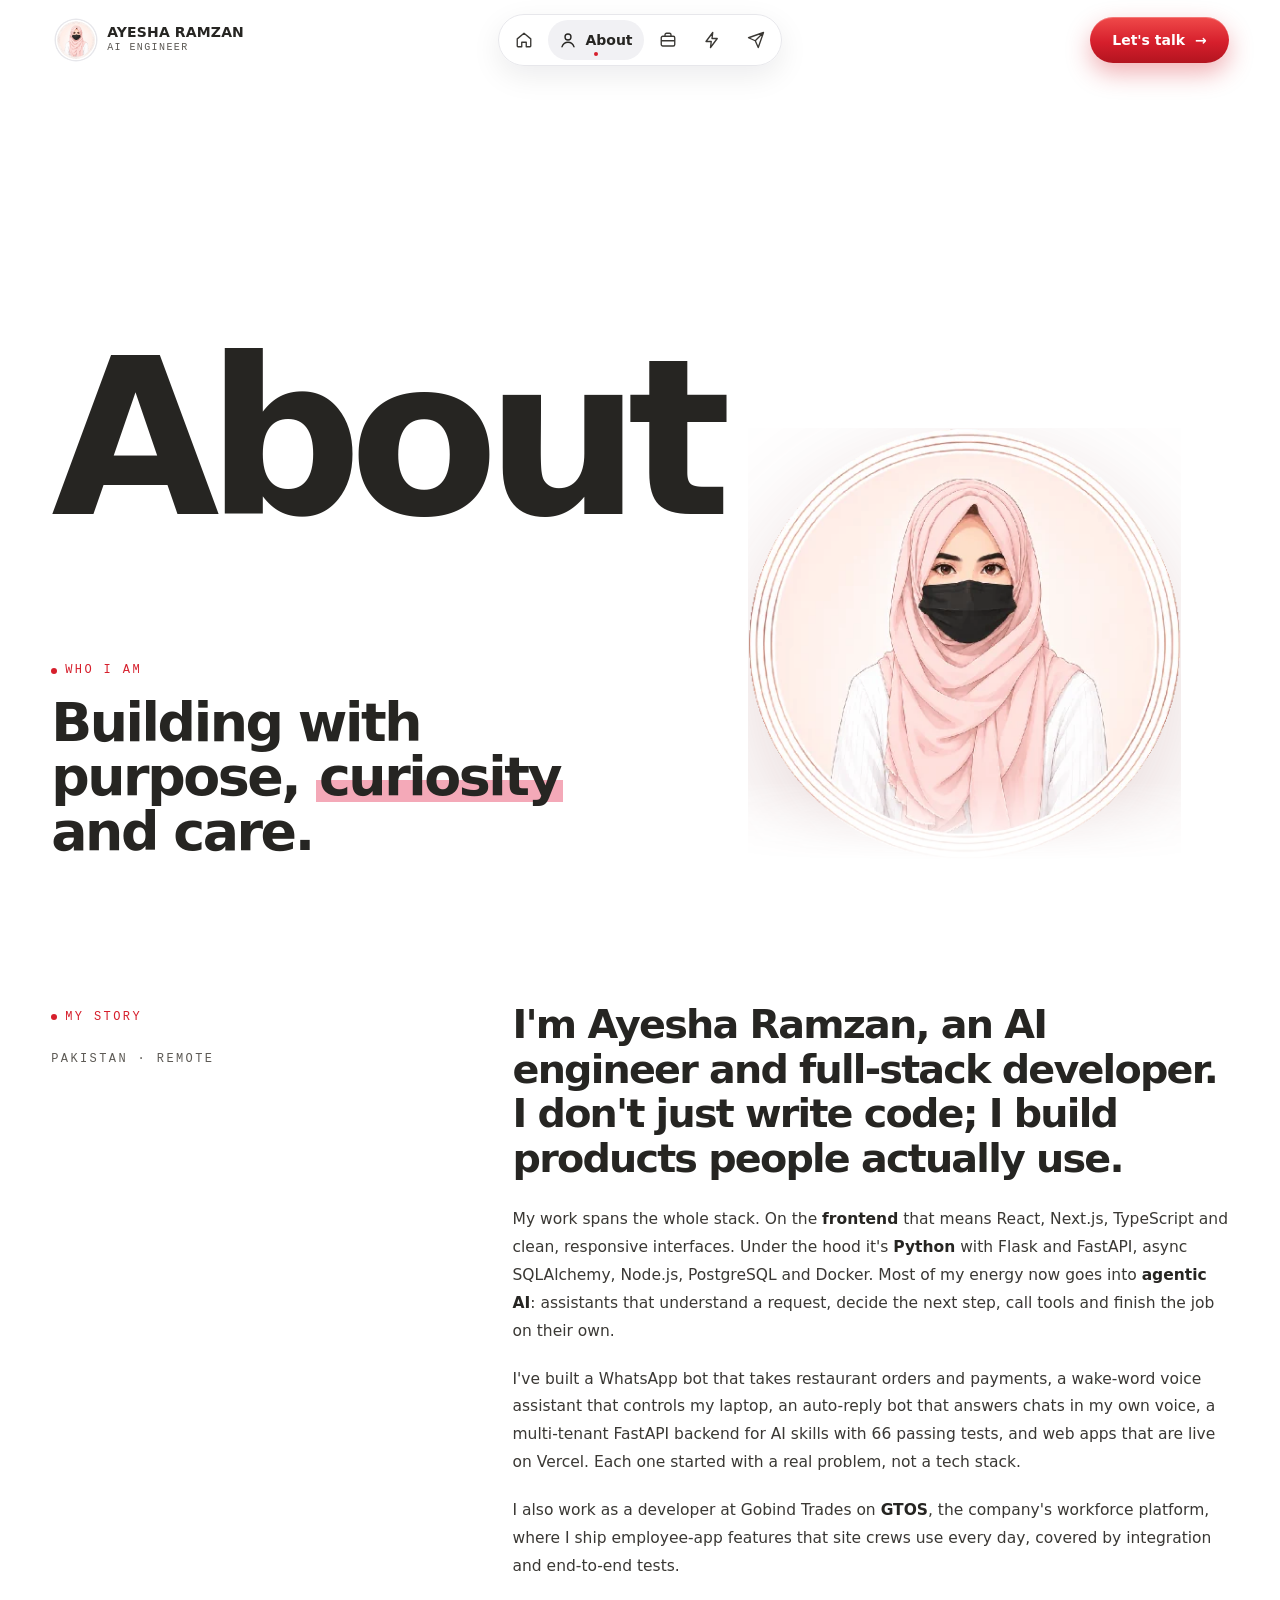
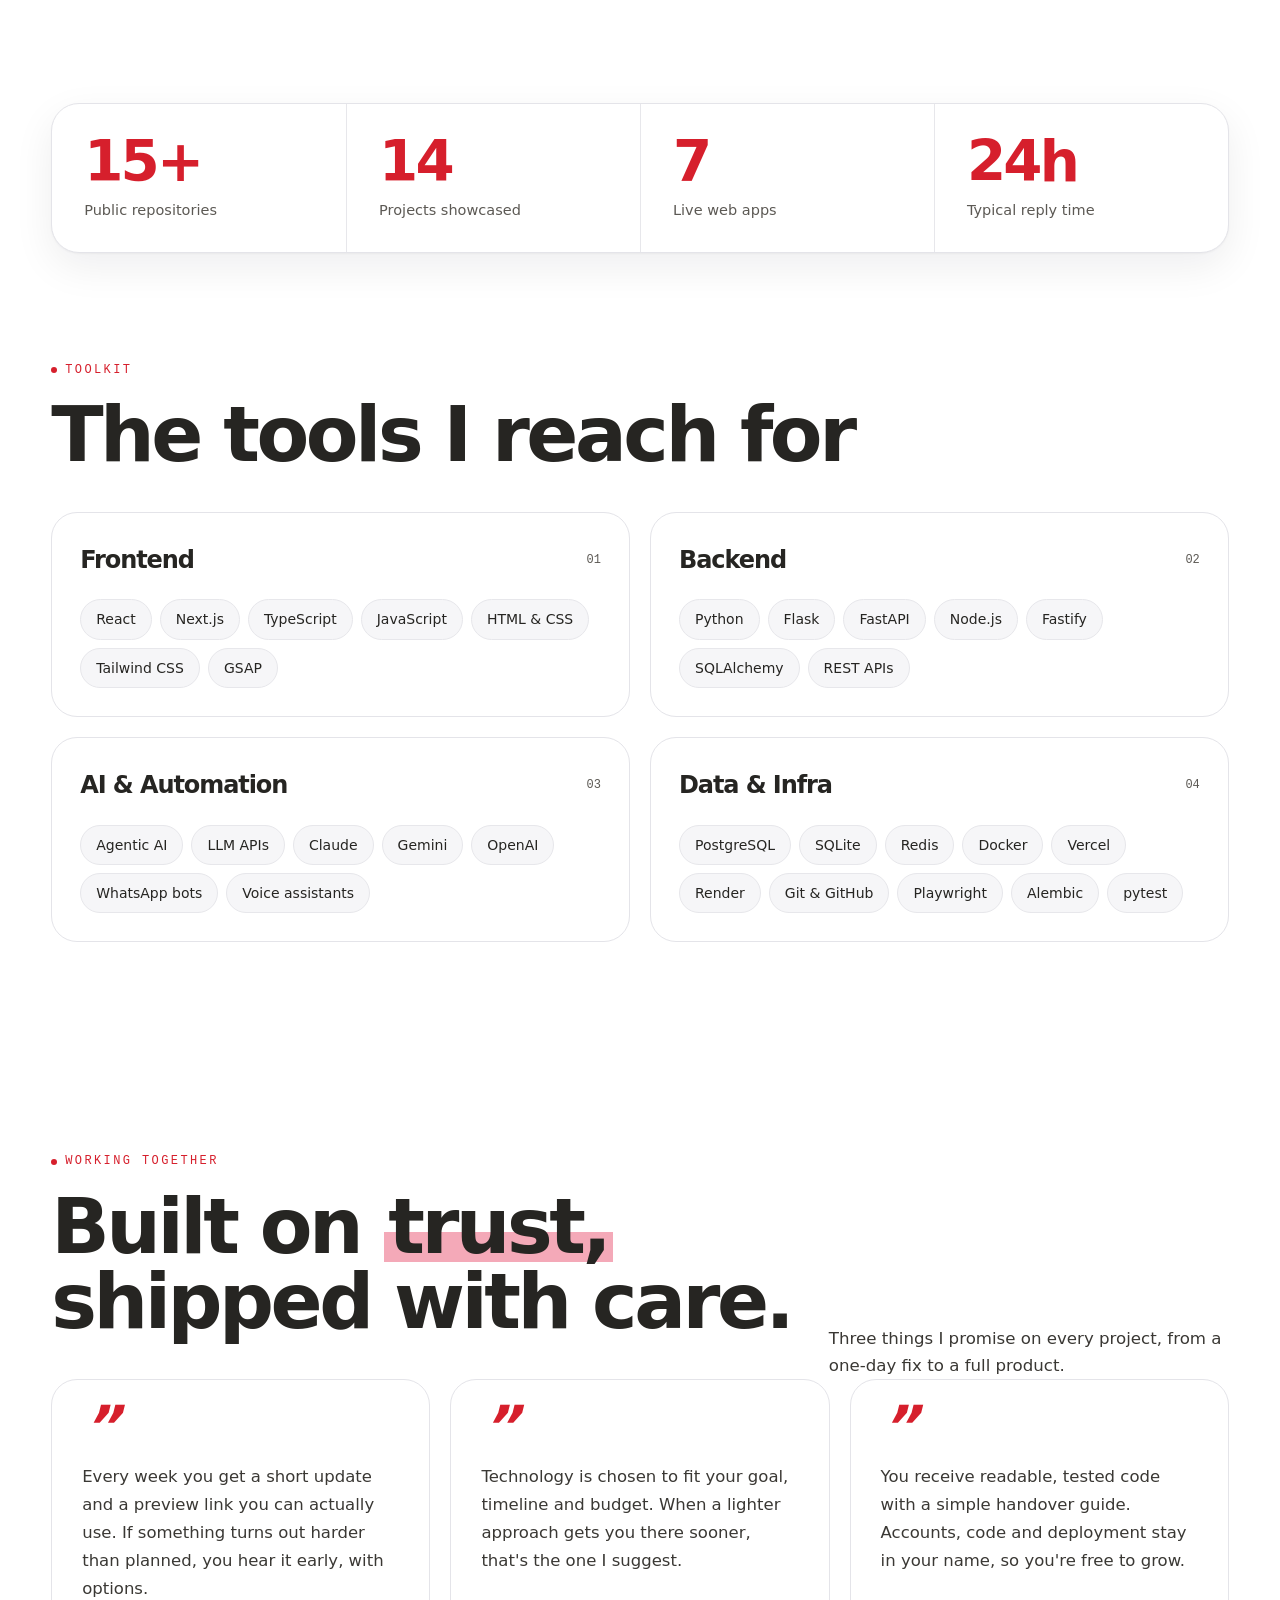
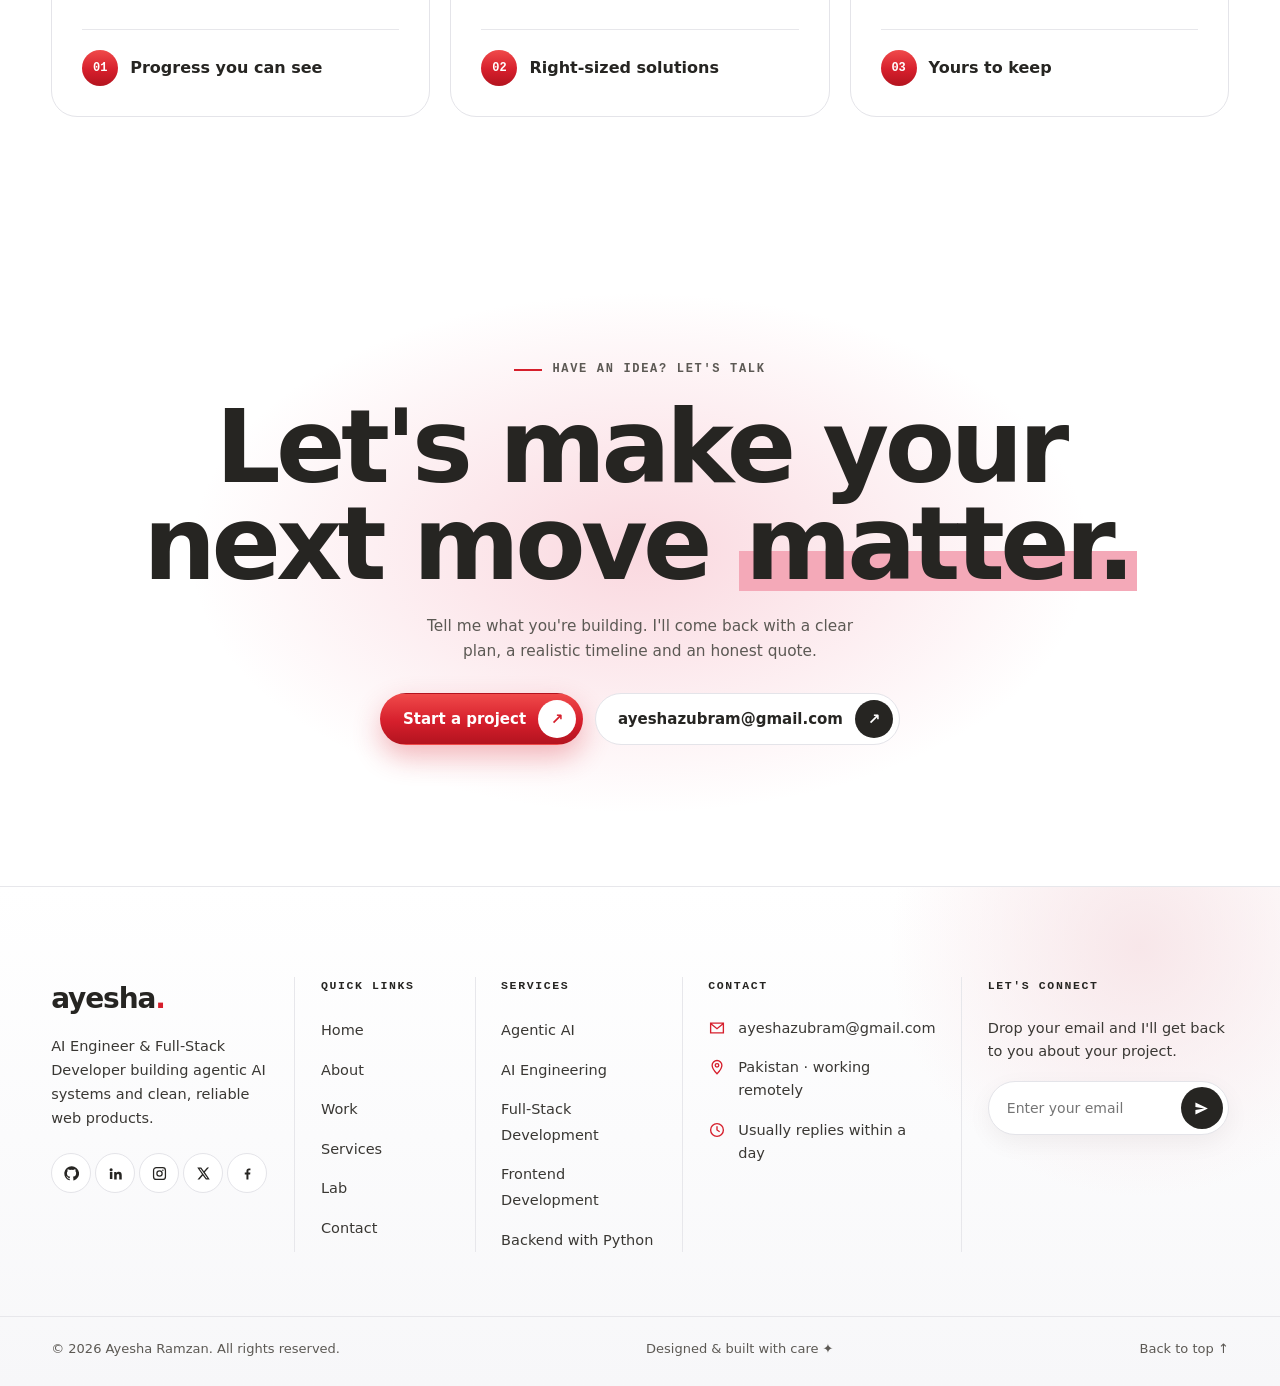
==== about.html @ f575927d "Pure white background with adjusted surfaces; fix contact page side padding" ====
<!DOCTYPE html>
<html lang="en">
<head>
<meta charset="UTF-8">
<meta name="viewport" content="width=device-width, initial-scale=1.0">
<meta http-equiv="Content-Security-Policy" content="default-src 'self'; script-src 'self' 'unsafe-inline' https://cdnjs.cloudflare.com; style-src 'self' 'unsafe-inline' https://fonts.googleapis.com; font-src https://fonts.gstatic.com; img-src 'self' data:; media-src 'self'; connect-src 'self'; object-src 'none'; base-uri 'self'; form-action 'none'; upgrade-insecure-requests">
<meta name="referrer" content="strict-origin-when-cross-origin">
<meta name="theme-color" content="#F8F7F2">
<title>About — Ayesha Ramzan</title>
<meta name="description" content="About Ayesha Ramzan, AI Engineer and Full-Stack Developer: story, toolkit and how she works.">
<link rel="canonical" href="https://ayesha-ramzan.vercel.app/about.html">
<link rel="icon" href="assets/avatar.png">
<link rel="preconnect" href="https://fonts.googleapis.com">
<link rel="preconnect" href="https://fonts.gstatic.com" crossorigin>
<link rel="preload" as="style" href="https://fonts.googleapis.com/css2?family=Roboto:wght@400;500;700;900&family=Roboto+Mono:wght@500&display=swap" onload="this.onload=null;this.rel='stylesheet'">
<noscript><link rel="stylesheet" href="https://fonts.googleapis.com/css2?family=Roboto:wght@400;500;700;900&family=Roboto+Mono:wght@500&display=swap"></noscript>
<link rel="stylesheet" href="styles.css?v=25">
</head>
<body>
<svg class="arrow" viewBox="0 0 26 26" aria-hidden="true"><path d="M3 3 L23 13.6 L13.4 15.4 L8.6 23.4 Z" fill="#fff" stroke="#262522" stroke-width="2.4" stroke-linejoin="round"/></svg>
<svg class="sprite" width="0" height="0" aria-hidden="true">
  <symbol id="i-gh" viewBox="0 0 24 24"><path fill="currentColor" d="M12 .5a11.5 11.5 0 0 0-3.64 22.41c.58.1.79-.25.79-.56v-2c-3.2.7-3.88-1.37-3.88-1.37-.53-1.33-1.29-1.69-1.29-1.69-1.05-.72.08-.7.08-.7 1.16.08 1.77 1.19 1.77 1.19 1.03 1.77 2.71 1.26 3.37.96.1-.75.4-1.26.73-1.55-2.55-.29-5.24-1.28-5.24-5.69 0-1.26.45-2.28 1.19-3.09-.12-.29-.52-1.46.11-3.05 0 0 .97-.31 3.17 1.18a11 11 0 0 1 5.77 0c2.2-1.49 3.17-1.18 3.17-1.18.63 1.59.23 2.76.11 3.05.74.81 1.19 1.83 1.19 3.09 0 4.42-2.7 5.39-5.26 5.68.41.36.78 1.06.78 2.14v3.17c0 .31.21.67.8.56A11.5 11.5 0 0 0 12 .5Z"/></symbol>
  <symbol id="i-in" viewBox="0 0 24 24"><path fill="currentColor" d="M4.98 3.5a2.5 2.5 0 1 1 0 5 2.5 2.5 0 0 1 0-5ZM3 9.75h4v11H3v-11Zm6.5 0h3.83v1.5h.06c.53-1 1.84-2.06 3.79-2.06 4.05 0 4.8 2.67 4.8 6.13v6.43h-4v-5.7c0-1.36-.03-3.11-1.9-3.11-1.9 0-2.19 1.48-2.19 3v5.81h-4v-12Z"/></symbol>
  <symbol id="i-ig" viewBox="0 0 24 24"><path fill="none" stroke="currentColor" stroke-width="2" d="M7 2.5h10A4.5 4.5 0 0 1 21.5 7v10a4.5 4.5 0 0 1-4.5 4.5H7A4.5 4.5 0 0 1 2.5 17V7A4.5 4.5 0 0 1 7 2.5Z"/><circle cx="12" cy="12" r="4.2" fill="none" stroke="currentColor" stroke-width="2"/><circle cx="17.4" cy="6.6" r="1.2" fill="currentColor"/></symbol>
  <symbol id="i-x" viewBox="0 0 24 24"><path fill="currentColor" d="M17.75 2.5h3.07l-6.71 7.67L22 21.5h-6.18l-4.84-6.33-5.54 6.33H2.37l7.18-8.2L2 2.5h6.34l4.37 5.78 5.04-5.78Zm-1.08 17.15h1.7L7.4 4.25H5.57l11.1 15.4Z"/></symbol>
  <symbol id="i-mail" viewBox="0 0 24 24"><path fill="none" stroke="currentColor" stroke-width="1.8" d="M3.5 5.5h17v13h-17z M3.5 6l8.5 7 8.5-7"/></symbol>
  <symbol id="i-pin" viewBox="0 0 24 24"><path fill="none" stroke="currentColor" stroke-width="1.8" d="M12 21s-6.5-6.2-6.5-11.2a6.5 6.5 0 0 1 13 0C18.5 14.8 12 21 12 21Z"/><circle cx="12" cy="9.8" r="2.4" fill="none" stroke="currentColor" stroke-width="1.8"/></symbol>
  <symbol id="i-clock" viewBox="0 0 24 24"><circle cx="12" cy="12" r="8.5" fill="none" stroke="currentColor" stroke-width="1.8"/><path d="M12 7.5V12l3 2" fill="none" stroke="currentColor" stroke-width="1.8" stroke-linecap="round"/></symbol>
  <symbol id="i-send" viewBox="0 0 24 24"><path fill="currentColor" d="M3.4 20.4 21 12 3.4 3.6 3.4 10l12.6 2-12.6 2z"/></symbol>
  <symbol id="i-fb" viewBox="0 0 24 24"><path fill="currentColor" d="M13.5 21.5v-8h2.7l.4-3.1h-3.1V8.4c0-.9.25-1.5 1.54-1.5h1.65V4.12A22 22 0 0 0 14.3 4c-2.38 0-4 1.45-4 4.12v2.28H7.6v3.1h2.7v8h3.2Z"/></symbol>
</svg>
<header class="nav" id="nav">
  <div class="nav-in">
    <a href="index.html" class="brand" aria-label="Ayesha Ramzan — home">
      <img src="assets/avatar.webp" alt="" width="40" height="40">
      <div><b>Ayesha Ramzan</b><small>AI Engineer</small></div>
    </a>
    <nav class="dock" aria-label="Main">
      <a href="index.html"><svg viewBox="0 0 24 24" fill="none" stroke="currentColor" stroke-width="1.8" stroke-linecap="round" stroke-linejoin="round"><path d="M3 10.5 12 3l9 7.5V20a1 1 0 0 1-1 1h-5v-6h-6v6H4a1 1 0 0 1-1-1z"/></svg><span>Home</span></a>
      <a href="about.html" class="active" aria-current="page"><svg viewBox="0 0 24 24" fill="none" stroke="currentColor" stroke-width="1.8" stroke-linecap="round"><circle cx="12" cy="8" r="4"/><path d="M4 21c1.5-4 4.5-6 8-6s6.5 2 8 6"/></svg><span>About</span></a>
      <a href="work.html"><svg viewBox="0 0 24 24" fill="none" stroke="currentColor" stroke-width="1.8" stroke-linejoin="round"><rect x="3" y="7" width="18" height="13" rx="2"/><path d="M8 7V5a2 2 0 0 1 2-2h4a2 2 0 0 1 2 2v2M3 13h18"/></svg><span>Work</span></a>
      <a href="services.html"><svg viewBox="0 0 24 24" fill="none" stroke="currentColor" stroke-width="1.8" stroke-linejoin="round"><path d="M13 2 4 14h7l-1 8 9-12h-7z"/></svg><span>Services</span></a>
      <a href="contact.html"><svg viewBox="0 0 24 24" fill="none" stroke="currentColor" stroke-width="1.8" stroke-linejoin="round"><path d="M22 2 11 13M22 2l-7 20-4-9-9-4z"/></svg><span>Contact</span></a>
    </nav>
    <div class="nav-cta"><a href="contact.html" class="btn btn-dark">Let's talk <span class="arr">→</span></a></div>
  </div>
</header>
<main class="page-main">
<section class="wrap ab-hero">
  <div>
    <h1 class="ab-title rv">About</h1>
    <div class="ab-who rv">
      <span class="sp-label">Who I am</span>
      <h2>Building with purpose, <span class="it">curiosity</span> and care.</h2>
    </div>
  </div>
  <div class="ab-photo rv"><img src="assets/avatar.webp" alt="Illustrated portrait of Ayesha Ramzan" width="460" height="460"></div>
</section>

<section class="sp-sec">
  <div class="wrap story">
    <div class="story-side rv"><span class="sp-label">My story</span><span class="loc">Pakistan · Remote</span></div>
    <div class="rv">
      <h2>I'm Ayesha Ramzan, an AI engineer and full-stack developer. I don't just write code; I build products people actually use.</h2>
      <p>My work spans the whole stack. On the <strong>frontend</strong> that means React, Next.js, TypeScript and clean, responsive interfaces. Under the hood it's <strong>Python</strong> with Flask and FastAPI, async SQLAlchemy, Node.js, PostgreSQL and Docker. Most of my energy now goes into <strong>agentic AI</strong>: assistants that understand a request, decide the next step, call tools and finish the job on their own.</p>
      <p>I've built a WhatsApp bot that takes restaurant orders and payments, a wake-word voice assistant that controls my laptop, an auto-reply bot that answers chats in my own voice, a multi-tenant FastAPI backend for AI skills with 66 passing tests, and web apps that are live on Vercel. Each one started with a real problem, not a tech stack.</p>
      <p>I also work as a developer at Gobind Trades on <strong>GTOS</strong>, the company's workforce platform, where I ship employee-app features that site crews use every day, covered by integration and end-to-end tests.</p>
    </div>
  </div>
</section>

<section class="wrap rv">
  <div class="statbar">
    <div><b data-n="15" data-s="+">15+</b><span>Public repositories</span></div>
    <div><b data-n="14">14</b><span>Projects showcased</span></div>
    <div><b data-n="7">7</b><span>Live web apps</span></div>
    <div><b data-n="24" data-s="h">24h</b><span>Typical reply time</span></div>
  </div>
</section>

<section class="sp-sec">
  <div class="wrap">
    <span class="sp-label rv">Toolkit</span>
    <h2 class="sp-h rv">The tools I reach for</h2>
    <div class="tk-grid">
      <div class="tk rv"><div class="tk-head"><h3>Frontend</h3><span>01</span></div><ul><li>React</li><li>Next.js</li><li>TypeScript</li><li>JavaScript</li><li>HTML &amp; CSS</li><li>Tailwind CSS</li><li>GSAP</li></ul></div>
      <div class="tk rv"><div class="tk-head"><h3>Backend</h3><span>02</span></div><ul><li>Python</li><li>Flask</li><li>FastAPI</li><li>Node.js</li><li>Fastify</li><li>SQLAlchemy</li><li>REST APIs</li></ul></div>
      <div class="tk rv"><div class="tk-head"><h3>AI &amp; Automation</h3><span>03</span></div><ul><li>Agentic AI</li><li>LLM APIs</li><li>Claude</li><li>Gemini</li><li>OpenAI</li><li>WhatsApp bots</li><li>Voice assistants</li></ul></div>
      <div class="tk rv"><div class="tk-head"><h3>Data &amp; Infra</h3><span>04</span></div><ul><li>PostgreSQL</li><li>SQLite</li><li>Redis</li><li>Docker</li><li>Vercel</li><li>Render</li><li>Git &amp; GitHub</li><li>Playwright</li><li>Alembic</li><li>pytest</li></ul></div>
    </div>
  </div>
</section>

<section class="sp-sec">
  <div class="wrap">
    <div class="trust-top"><div><span class="sp-label rv">Working together</span><h2 class="sp-h rv">Built on <span class="it">trust,</span><br>shipped with care.</h2></div><p class="rv">Three things I promise on every project, from a one-day fix to a full product.</p></div>
    <div class="trust-grid">
      <div class="trust rv"><q>Every week you get a short update and a preview link you can actually use. If something turns out harder than planned, you hear it early, with options.</q><div class="t-foot"><i>01</i>Progress you can see</div></div>
      <div class="trust rv"><q>Technology is chosen to fit your goal, timeline and budget. When a lighter approach gets you there sooner, that's the one I suggest.</q><div class="t-foot"><i>02</i>Right-sized solutions</div></div>
      <div class="trust rv"><q>You receive readable, tested code with a simple handover guide. Accounts, code and deployment stay in your name, so you're free to grow.</q><div class="t-foot"><i>03</i>Yours to keep</div></div>
    </div>
  </div>
</section>

<section class="cta-band">
  <div class="wrap cta-in rv">
    <span class="eyebrow">Have an idea? Let's talk</span>
    <h2>Let's make your<br>next move <span class="it">matter.</span></h2>
    <p>Tell me what you're building. I'll come back with a clear plan, a realistic timeline and an honest quote.</p>
    <div class="cta-btns">
      <a href="contact.html" class="pill-btn red">Start a project <i>↗</i></a>
      <a href="mailto:ayeshazubram@gmail.com" class="pill-btn">ayeshazubram@gmail.com <i>↗</i></a>
    </div>
  </div>
</section>
</main>
<footer class="footer">
  <div class="wrap f-grid">
    <div class="f-col f-brand">
      <a href="#" class="logo">ayesha<b>.</b></a>
      <p>AI Engineer &amp; Full-Stack Developer building agentic AI systems and clean, reliable web products.</p>
      <div class="soc">
        <a href="https://github.com/Ayesha-Ramzan" target="_blank" rel="noopener" aria-label="GitHub"><svg><use href="#i-gh"/></svg></a>
        <a href="https://www.linkedin.com/in/ayesha-ramzan-9632a83ba/" target="_blank" rel="noopener" aria-label="LinkedIn"><svg><use href="#i-in"/></svg></a>
        <a href="https://www.instagram.com/ayesh_ramzan786/" target="_blank" rel="noopener" aria-label="Instagram"><svg><use href="#i-ig"/></svg></a>
        <a href="https://x.com/ayesha5044" target="_blank" rel="noopener" aria-label="X"><svg><use href="#i-x"/></svg></a>
        <a href="https://www.facebook.com/people/AI-Yesha/pfbid02BV1wSxFjYRrLskmFwbQNG73hpmm4xTvjHymtCZyyy8QNDsV7nrQ33XX33j785wvwl/" target="_blank" rel="noopener" aria-label="Facebook"><svg><use href="#i-fb"/></svg></a>
      </div>
    </div>
    <div class="f-col">
      <h2 class="f-h">Quick links</h2>
      <ul class="f-links"><li><a href="index.html">Home</a></li><li><a href="about.html">About</a></li><li><a href="work.html">Work</a></li><li><a href="services.html">Services</a></li><li><a href="work.html#lab">Lab</a></li><li><a href="contact.html">Contact</a></li></ul>
    </div>
    <div class="f-col">
      <h2 class="f-h">Services</h2>
      <ul class="f-links"><li><a href="services.html">Agentic AI</a></li><li><a href="services.html">AI Engineering</a></li><li><a href="services.html">Full-Stack Development</a></li><li><a href="services.html">Frontend Development</a></li><li><a href="services.html">Backend with Python</a></li></ul>
    </div>
    <div class="f-col">
      <h2 class="f-h">Contact</h2>
      <ul class="f-contact">
        <li><svg><use href="#i-mail"/></svg><a href="mailto:ayeshazubram@gmail.com">ayeshazubram@gmail.com</a></li>
        <li><svg><use href="#i-pin"/></svg><span>Pakistan · working remotely</span></li>
        <li><svg><use href="#i-clock"/></svg><span>Usually replies within a day</span></li>
      </ul>
    </div>
    <div class="f-col f-news">
      <h2 class="f-h">Let's connect</h2>
      <p>Drop your email and I'll get back to you about your project.</p>
      <form class="f-form" id="fForm"><input type="email" id="fEmail" placeholder="Enter your email" required aria-label="Your email"><button type="submit" aria-label="Send"><svg><use href="#i-send"/></svg></button></form>
    </div>
  </div>
  <div class="wrap f-bottom"><span>© 2026 Ayesha Ramzan. All rights reserved.</span><span>Designed &amp; built with care ✦</span><a href="#">Back to top ↑</a></div>
</footer>
<script src="site.js?v=24" defer></script>
</body>
</html>
---- styles.css ----
:root{
  --bg:#F8F7F2; --bg-2:#EFEDE6; --card:#FFFFFF;
  --ink:#262522; --ink-2:#3A3834; --muted:#5C5954; --line:#E6E2D9;
  --rose:#D61F2C; --rose-d:#B3141F; --blush:#FCE4E7; --blush-2:#FDF1F2; --navy:#161211;
  --marker:#F4A9B8; --sage:#D61F2C; --lilac:#EFEDE6;
  --red:linear-gradient(180deg,#F04A4A 0%,#D61F2C 55%,#B3141F 100%);
  --aurora:radial-gradient(70% 55% at 50% 115%,rgba(200,30,30,.42),transparent 70%),radial-gradient(40% 40% at 0% 0%,rgba(120,20,20,.18),transparent 70%),linear-gradient(180deg,#1C1715 0%,#140F0E 100%);
  --r:22px;
  --display:'Roboto',system-ui,sans-serif;
  --serif:'Roboto',system-ui,sans-serif;
  --sans:'Roboto',system-ui,sans-serif;
  --mono:'Roboto Mono',ui-monospace,monospace;
  --pad:clamp(16px,4vw,56px);
}
*,*::before,*::after{box-sizing:border-box;margin:0;padding:0}
html{-webkit-text-size-adjust:100%;overflow-x:clip}
main{overflow-x:clip}
body{background:var(--bg);color:var(--ink);font-family:var(--sans);font-size:16px;line-height:1.6}
a{color:inherit;text-decoration:none}
img,video{display:block;max-width:100%}
::selection{background:var(--rose);color:#fff}
.it{font-style:normal;font-weight:inherit;color:inherit;background:linear-gradient(transparent 56%,var(--marker) 56%,var(--marker) 90%,transparent 90%);padding:0 .06em;-webkit-box-decoration-break:clone;box-decoration-break:clone}
.wrap{max-width:1320px;margin:0 auto;padding:0 var(--pad)}
.eyebrow{display:inline-flex;align-items:center;gap:10px;font-size:12px;font-weight:700;letter-spacing:.18em;text-transform:uppercase;color:var(--muted)}
.eyebrow::before{content:'';width:28px;height:1.5px;background:var(--rose)}


/* cursor */
.arrow{position:fixed;left:0;top:0;width:26px;height:26px;margin:-3px 0 0 -3px;pointer-events:none;z-index:301;filter:drop-shadow(0 2px 4px rgba(10,10,12,.25));will-change:transform;opacity:0;transition:opacity .2s}
.arrow.on{opacity:1}
.trail{position:fixed;left:0;top:0;border-radius:50%;background:#fff;mix-blend-mode:difference;pointer-events:none;z-index:300;will-change:transform,opacity;opacity:0}
@media (hover:none),(pointer:coarse){.arrow,.trail{display:none}}
@media (hover:hover) and (pointer:fine){body,a,button{cursor:none}}

/* NAV */
.nav{position:fixed;top:14px;left:0;right:0;z-index:100;padding:0 var(--pad);pointer-events:none}
.nav-in{max-width:1320px;margin:0 auto;display:grid;grid-template-columns:1fr auto 1fr;align-items:center;gap:14px}
.nav-in>*{pointer-events:auto}
.brand{display:flex;align-items:center;gap:11px;justify-self:start;padding:5px 14px 5px 5px;border-radius:999px;transition:background .3s,box-shadow .3s}
.nav.scrolled .brand{background:rgba(255,255,255,.8);backdrop-filter:blur(14px);-webkit-backdrop-filter:blur(14px);box-shadow:0 8px 24px rgba(10,13,24,.07)}
.brand img{width:40px;height:40px;border-radius:50%;object-fit:cover;border:1.5px solid #fff;box-shadow:0 0 0 1.5px var(--line)}
.brand b{display:block;font-size:14px;font-weight:800;letter-spacing:.04em;text-transform:uppercase;line-height:1.15}
.brand small{display:block;font-family:ui-monospace,SFMono-Regular,Menlo,monospace;font-size:10px;letter-spacing:.14em;text-transform:uppercase;color:var(--muted)}
.dock{display:flex;align-items:center;gap:4px;padding:5px;border-radius:999px;background:rgba(255,255,255,.78);backdrop-filter:blur(16px);-webkit-backdrop-filter:blur(16px);border:1px solid var(--line);box-shadow:0 10px 30px rgba(10,13,24,.08)}
.dock a{position:relative;display:flex;align-items:center;height:40px;padding:0 11px;border-radius:999px;color:var(--ink-2);transition:background .3s,color .3s}
.dock a svg{width:18px;height:18px;flex:none}
.dock a span{max-width:0;overflow:hidden;white-space:nowrap;font-size:14px;font-weight:600;opacity:0;transition:max-width .4s cubic-bezier(.2,.8,.2,1),opacity .25s,margin .4s}
.dock a:hover,.dock a.active{background:var(--bg-2);color:var(--ink)}
.dock a:hover span,.dock a.active span{max-width:90px;opacity:1;margin-left:8px}
.dock a.active::after{content:'';position:absolute;left:50%;bottom:4px;width:4px;height:4px;border-radius:50%;background:var(--rose);transform:translateX(-50%)}
.dock a.active span{display:inline}
.nav-cta{justify-self:end}
.nav-cta .btn{padding:12px 22px;background:var(--red);box-shadow:inset 0 1px 0 rgba(255,255,255,.25),0 10px 24px rgba(214,31,44,.35)}
.nav-cta .btn:hover{background:var(--ink);box-shadow:0 8px 22px rgba(38,37,34,.25)}
.btn{display:inline-flex;align-items:center;gap:10px;font-weight:700;font-size:14px;border-radius:999px;padding:12px 22px;transition:transform .25s,background .25s,color .25s,box-shadow .25s;white-space:nowrap}
.btn-dark{background:var(--ink);color:#fff}
.btn-dark:hover{background:var(--red);transform:translateY(-2px);box-shadow:0 12px 28px rgba(10,13,24,.38)}
.btn-line{border:1.5px solid var(--ink);color:var(--ink)}
.btn-line:hover{background:var(--ink);color:#fff}
.btn .arr{transition:transform .25s}
.btn:hover .arr{transform:translateX(4px)}
.logo{font-family:var(--serif);font-size:23px;font-weight:600;font-style:italic;letter-spacing:-.02em}
.logo b{color:var(--rose);font-style:normal}
.soc{display:flex;gap:4px}
.soc a{width:36px;height:36px;border-radius:50%;display:grid;place-items:center;border:1px solid var(--line);background:#fff;transition:transform .25s,background .25s,color .25s}
.soc a:hover{background:var(--ink);color:#fff;transform:translateY(-2px)}
.soc svg{width:15px;height:15px}
.mobile-menu{display:none}

/* HERO */
.hero{position:relative;min-height:100svh;display:flex;align-items:center;padding:120px 0 70px;overflow:hidden}
.hero-bg{position:absolute;inset:0;pointer-events:none;z-index:0}
.blob{position:absolute;border-radius:50%;opacity:.85}
.blob.b1{width:520px;height:520px;background:radial-gradient(circle,#F7E4E7 0%,transparent 68%);right:4%;top:8%}
.blob.b2{width:380px;height:380px;background:radial-gradient(circle,#F1F0EC 0%,transparent 68%);left:-6%;bottom:2%}
.blob.b3{width:260px;height:260px;background:radial-gradient(circle,#F3EDE4 0%,transparent 68%);right:38%;bottom:-6%}
.hero-grid{position:relative;z-index:1;display:grid;grid-template-columns:1.05fr 1fr;gap:clamp(24px,4vw,64px);align-items:center}
.avail{display:inline-flex;align-items:center;gap:9px;padding:7px 14px 7px 10px;border-radius:999px;background:#fff;border:1px solid var(--line);font-size:13px;font-weight:600;color:var(--ink-2)}
.dot{position:relative;width:8px;height:8px;border-radius:50%;background:#5FB37A}
.dot::after{content:'';position:absolute;inset:0;border-radius:50%;background:rgba(95,179,122,.55);animation:ping 2s infinite}
@keyframes shine{0%{background-position:100% 0}60%,100%{background-position:-50% 0}}
@keyframes flow{to{background-position:-300% 0}}
.contact .it,.services .it{color:#fff;background:linear-gradient(transparent 56%,rgba(214,31,44,.75) 56%,rgba(214,31,44,.75) 90%,transparent 90%)}
@keyframes ping{0%{transform:scale(1);opacity:.8}80%,100%{transform:scale(2.6);opacity:0}}
.hero h1{font-family:var(--sans);font-weight:800;font-size:clamp(38px,4.6vw,68px);line-height:1.02;letter-spacing:-.04em;margin:20px 0 16px}

.line{display:block;overflow:hidden;padding-bottom:.06em}
.line>span{display:inline-block;white-space:nowrap}
.hero-name{display:flex;align-items:center;gap:12px;font-size:15px;font-weight:700;margin-bottom:14px}
.hero-name i{width:36px;height:1.5px;background:var(--ink)}
.hero p.lead{font-size:clamp(16px,1.35vw,18px);color:var(--muted);max-width:520px}
.hero-cta{display:flex;gap:12px;flex-wrap:wrap;margin:28px 0 34px}
.stats{display:flex;gap:clamp(18px,3vw,40px);flex-wrap:wrap}
.stat b{display:block;font-family:var(--display);font-weight:400;font-size:clamp(28px,2.6vw,38px);line-height:1;letter-spacing:.01em}
.stat span{font-size:12.5px;color:var(--muted);font-weight:600}

/* portrait stage */
.stage{position:relative;width:min(100%,540px);aspect-ratio:1/1.08;margin-left:auto;perspective:1100px}
.ring-deco{position:absolute;inset:3% 3% 11%;border-radius:50%;border:1.5px dashed rgba(10,13,24,.35);animation:spin 40s linear infinite}
@keyframes spin{to{transform:rotate(360deg)}}
.face{position:absolute;left:8%;right:8%;top:2%;aspect-ratio:1;transform-style:preserve-3d;will-change:transform}
.face img{width:100%;height:100%;filter:drop-shadow(0 30px 40px rgba(120,60,50,.18))}
.laptop{position:absolute;left:14%;right:14%;bottom:0;z-index:3;will-change:transform}
.laptop svg{width:100%;height:auto;display:block;filter:drop-shadow(0 26px 30px rgba(31,26,34,.22))}
.chip{position:absolute;z-index:4;display:flex;align-items:center;gap:8px;background:#fff;border:1px solid var(--line);border-radius:999px;padding:9px 14px;font-size:13px;font-weight:700;box-shadow:0 12px 30px rgba(31,26,34,.08);will-change:transform;white-space:nowrap}
.chip i{width:26px;height:26px;border-radius:50%;display:grid;place-items:center;font-style:normal;font-size:13px}
.chip.c1{left:-4%;top:22%}.chip.c1 i{background:var(--blush)}
.chip.c2{right:-3%;top:40%}.chip.c2 i{background:#F3EDE4}
.chip.c3{left:-6%;bottom:2%}.chip.c3 i{background:#EDEDEF}
.hint{position:absolute;right:2%;top:0;font-family:var(--serif);font-style:italic;font-size:15px;color:var(--muted);display:flex;align-items:center;gap:6px;transform:rotate(6deg)}
.scroll-cue{position:absolute;left:50%;bottom:22px;transform:translateX(-50%);display:flex;flex-direction:column;align-items:center;gap:8px;font-size:11px;font-weight:700;letter-spacing:.2em;text-transform:uppercase;color:var(--muted);z-index:2}
.mouse{width:22px;height:34px;border:1.5px solid var(--muted);border-radius:12px;position:relative}
.mouse::after{content:'';position:absolute;left:50%;top:7px;width:3px;height:7px;border-radius:2px;background:var(--rose);transform:translateX(-50%);animation:wheel 1.6s infinite}
@keyframes wheel{0%{opacity:1;transform:translate(-50%,0)}100%{opacity:0;transform:translate(-50%,10px)}}

/* MARQUEE */
.marquee{overflow:hidden;white-space:nowrap;padding:18px 0;background:#1A1513;color:var(--bg);transform:rotate(-1.6deg);margin:10px -2%;position:relative;z-index:2}
.marquee.alt{background:var(--marker);color:var(--ink);transform:rotate(1.2deg);margin-top:-46px;z-index:1}
.mq-track{display:inline-flex;gap:38px;align-items:center;animation:mq 34s linear infinite;font-family:var(--display);font-size:clamp(18px,2vw,26px);letter-spacing:.04em;text-transform:uppercase}
.marquee.alt .mq-track{animation-direction:reverse;animation-duration:40s}
.mq-track em{font-style:normal;color:#D61F2C}
.marquee.alt .mq-track em{color:var(--ink)}
@keyframes mq{to{transform:translateX(-50%)}}

/* ABOUT */
section{position:relative}
.about{padding:clamp(90px,12vw,170px) 0 clamp(70px,9vw,120px)}
.about-grid{max-width:1160px;margin:0 auto;text-align:center;display:flex;flex-direction:column;align-items:center;gap:26px}
.reveal-text{font-size:clamp(26px,3vw,44px);line-height:1.22;font-weight:800;letter-spacing:-.035em;max-width:900px}
.about-body{display:grid;grid-template-columns:1fr 1fr;gap:clamp(20px,3vw,44px);text-align:left;margin-top:14px}
.about-body p{font-size:clamp(15.5px,1.15vw,17.5px);line-height:1.75;color:var(--ink-2)}
.about-body strong{color:var(--ink);font-weight:700}
.reveal-text .w{opacity:.14;transition:opacity .2s}

.about-meta{margin-top:30px;width:100%;display:grid;grid-template-columns:repeat(4,1fr);gap:16px;text-align:left}
.meta-card{background:#fff;border:1px solid var(--line);border-radius:var(--r);padding:24px;box-shadow:0 10px 30px rgba(10,10,12,.04);transition:transform .3s,box-shadow .3s}
.meta-card:hover{transform:translateY(-4px);box-shadow:0 18px 40px rgba(10,10,12,.08)}
.meta-card .mi{display:inline-grid;place-items:center;width:34px;height:34px;border-radius:10px;background:var(--blush-2);color:var(--rose);font-weight:800;font-size:13px;margin-bottom:14px}
.meta-card h3{font-size:12px;letter-spacing:.16em;text-transform:uppercase;color:var(--muted);margin-bottom:10px}
.meta-card p{font-weight:500;color:var(--ink-2);font-size:14.5px;line-height:1.6}

/* WORKS */
.works{background:var(--bg);padding:clamp(80px,9vw,130px) 0 clamp(60px,8vw,110px)}
.works-bg{position:sticky;top:0;height:100vh;margin-bottom:-100vh;display:flex;flex-direction:column;justify-content:center;gap:2vh;overflow:hidden;pointer-events:none;z-index:0}
.wb-row{display:flex;white-space:nowrap;font-family:var(--display);font-size:clamp(110px,19vw,300px);line-height:.86;text-transform:uppercase;will-change:transform}
.wb-row span::before{content:attr(data-t)}
.wb-row span{padding-right:.18em;color:rgba(38,37,34,.05)}
.wb-row.r2 span{color:transparent;-webkit-text-stroke:1.5px rgba(214,31,44,.5)}
.wb-row .in{display:flex;animation:mq 38s linear infinite}
.wb-row.r2 .in{animation-direction:reverse;animation-duration:46s}
.works-head{position:relative;z-index:1;display:flex;justify-content:space-between;align-items:end;gap:20px;margin-bottom:clamp(40px,6vw,80px);flex-wrap:wrap}
.works-head h2{font-size:clamp(30px,3.6vw,52px);font-weight:800;letter-spacing:-.04em;line-height:1.05;margin-top:12px}
.works-head p{max-width:340px;color:var(--muted);font-size:14.5px}
.works-list{position:relative;z-index:1;display:flex;flex-direction:column}
.pcard{position:relative;width:min(560px,48%);background:#fff;border:1px solid var(--line);border-radius:24px;padding:16px;box-shadow:0 30px 60px rgba(10,10,12,.08);transition:box-shadow .4s}
.pcard:nth-child(odd){align-self:flex-end}
.pcard:nth-child(even){align-self:flex-start}
.pcard + .pcard{margin-top:-140px}
.pcard:hover{box-shadow:0 40px 80px rgba(10,10,12,.14)}
.pcard .top{display:flex;justify-content:space-between;align-items:center;padding:4px 6px 12px}
.pcard .num{font-family:var(--display);font-size:20px;color:var(--rose)}
.pcard h3{font-size:19px;font-weight:800;letter-spacing:-.02em;line-height:1.2;color:var(--ink);margin-bottom:4px}
.tags{display:flex;gap:6px;flex-wrap:wrap}
.tags span{font-size:11px;font-weight:700;letter-spacing:.06em;text-transform:uppercase;color:var(--ink-2);display:inline-flex;align-items:center;gap:6px}
.tags span::before{content:'';width:5px;height:5px;border-radius:50%;background:var(--rose)}
.media{border-radius:16px;overflow:hidden;background:var(--bg-2);aspect-ratio:16/10;position:relative}
.media img,.media video{width:100%;height:100%;object-fit:cover;transition:transform .7s cubic-bezier(.2,.8,.2,1)}
.pcard .media:has(> img){aspect-ratio:auto}
.pcard .media > img{height:auto}
.media.tall video{object-fit:cover;object-position:center 30%}
.pcard:hover .media img,.pcard:hover .media video{transform:scale(1.04)}
.pcard .desc{font-size:14px;color:var(--muted);padding:14px 6px 4px}
.pcard .links{display:flex;gap:8px;padding:10px 6px 4px}
.pill{font-size:12.5px;font-weight:700;padding:8px 14px;border-radius:999px;border:1px solid var(--line);display:inline-flex;align-items:center;gap:6px;transition:background .2s,color .2s,border-color .2s}
.pill:hover{background:var(--ink);color:#fff;border-color:var(--ink)}
.pill.live{background:var(--blush-2);border-color:var(--blush);color:var(--rose-d)}
.pill.live:hover{background:var(--rose);color:#fff;border-color:var(--rose)}

/* SERVICES */
.services{padding:clamp(80px,10vw,140px) 0;background:var(--aurora);color:var(--bg);border-radius:44px 44px 0 0;margin-top:60px;overflow:hidden}
.svc-marquee{white-space:nowrap;overflow:hidden;margin-bottom:clamp(40px,6vw,80px)}
.svc-marquee .t{display:inline-flex;gap:34px;animation:mq 26s linear infinite;font-family:var(--display);font-size:clamp(48px,7vw,104px);line-height:1;text-transform:uppercase}
.svc-marquee .t span{-webkit-text-stroke:1.5px rgba(250,246,241,.55);color:transparent}
.svc-marquee .t span.f{color:var(--bg);-webkit-text-stroke:0}
.svc-marquee .t b{color:var(--rose);font-weight:400}
.svc-list{display:flex;flex-direction:column;gap:12px}
.svc{position:relative;display:grid;grid-template-columns:90px 1fr auto;align-items:center;gap:20px;padding:22px 30px;border:1px solid rgba(250,246,241,.14);border-radius:999px;overflow:hidden;transition:border-color .4s,background .4s,padding .4s}
.svc .n{font-family:var(--display);font-size:20px;color:var(--rose);display:flex;align-items:center;gap:10px}
.svc .n::after{content:'';width:26px;height:1.5px;background:currentColor}
.svc h3{font-family:var(--display);font-weight:400;font-size:clamp(22px,2.6vw,38px);line-height:1;text-transform:uppercase;letter-spacing:.01em;transition:color .4s,transform .4s}
.svc ul{display:flex;gap:18px;list-style:none;margin-top:10px;flex-wrap:wrap}
.svc li{font-size:12px;font-weight:700;letter-spacing:.08em;text-transform:uppercase;color:rgba(250,246,241,.6);display:flex;align-items:center;gap:7px}
.svc li::before{content:'';width:5px;height:5px;border-radius:50%;background:var(--rose)}
.svc .thumb{width:0;height:96px;border-radius:999px;overflow:hidden;transition:width .55s cubic-bezier(.2,.8,.2,1)}
.svc .thumb img,.svc .thumb video{width:260px;height:96px;object-fit:cover;border-radius:999px}
.svc:hover,.svc.on{border-color:var(--rose);background:rgba(10,13,24,.06)}
.svc:hover h3,.svc.on h3{color:var(--rose);transform:translateX(8px)}
.svc:hover .thumb,.svc.on .thumb{width:260px}

.services .svc .n{color:#D61F2C}
.services .svc li::before{background:#D61F2C}
.services .svc:hover,.services .svc.on{border-color:#D61F2C;background:rgba(214,31,44,.08)}
.services .svc:hover h3,.services .svc.on h3{color:var(--rose)}
.contact .eyebrow::before{background:#D61F2C}
.contact .mail{border-bottom-color:#D61F2C}
.contact .mail:hover{color:#FFFFFF}

/* LAB */
.lab{padding:clamp(80px,10vw,140px) 0;background:var(--bg)}
.sec-head{display:flex;justify-content:space-between;align-items:end;gap:24px;margin-bottom:44px;flex-wrap:wrap}
.sec-head h2{font-size:clamp(30px,3.6vw,52px);font-weight:800;letter-spacing:-.045em;line-height:1}
.sec-head p{max-width:380px;color:var(--muted)}
.lab-grid{display:grid;grid-template-columns:repeat(3,1fr);gap:20px}
.lcard{background:#fff;border:1px solid var(--line);border-radius:var(--r);padding:14px;display:flex;flex-direction:column;transition:transform .35s,box-shadow .35s}
.lcard:hover{transform:translateY(-6px);box-shadow:0 24px 50px rgba(31,26,34,.09)}
.lcard .media{aspect-ratio:16/10}
.lcard h3{font-size:17px;font-weight:800;letter-spacing:-.02em;margin:14px 6px 4px}
.lcard p{font-size:14px;color:var(--muted);margin:0 6px 12px;flex:1}
.lcard .links{display:flex;gap:8px;padding:0 6px 6px;flex-wrap:wrap}
.typo{width:100%;height:100%;display:flex;flex-direction:column;justify-content:space-between;padding:22px;color:var(--ink)}
.typo b{font-family:var(--display);font-weight:400;font-size:clamp(34px,3.4vw,52px);line-height:.95;text-transform:uppercase}
.typo small{font-size:12px;font-weight:700;letter-spacing:.14em;text-transform:uppercase}
.typo.t1{background:linear-gradient(135deg,#E4E4E7,#F6F6F7)}
.typo.t2{background:linear-gradient(135deg,#F3EDE4,#F4F4F5)}
.typo.t3{background:linear-gradient(135deg,#EDEDEF,#FAFAFA)}
.wave{display:flex;gap:4px;align-items:center;height:40px}
.wave i{width:5px;height:38px;border-radius:3px;background:var(--ink);transform-origin:center;animation:eq 1.1s ease-in-out infinite}
@keyframes eq{0%,100%{transform:scaleY(.21)}50%{transform:scaleY(1)}}

/* STACK */
.stack{padding:0 0 clamp(80px,10vw,140px)}
.stack-box{background:var(--bg-2);border-radius:36px;padding:clamp(28px,5vw,64px);display:grid;grid-template-columns:1fr 1.4fr;gap:40px;align-items:center}
.stack-box h2{font-size:clamp(28px,3.2vw,46px);font-weight:800;letter-spacing:-.04em;line-height:1.02}
.stack-chips{display:flex;flex-wrap:wrap;gap:10px}
.stack-chips span{background:#fff;border:1px solid var(--line);border-radius:999px;padding:11px 18px;font-weight:700;font-size:14px;transition:background .25s,color .25s,transform .25s}
.stack-chips span:hover{background:var(--rose);color:#fff;transform:translateY(-3px) rotate(-2deg)}

/* CONTACT */
.contact{background:var(--aurora);color:var(--bg);padding:clamp(90px,12vw,160px) 0 clamp(80px,9vw,120px);border-radius:44px 44px 0 0;overflow:hidden}
.contact h2{font-size:clamp(40px,6.4vw,100px);font-weight:800;letter-spacing:-.055em;line-height:.92}
.contact h2 .it{color:var(--rose);font-weight:400}
.contact-row{display:flex;justify-content:space-between;align-items:end;gap:30px;flex-wrap:wrap;margin-top:50px}
.mail{display:inline-flex;align-items:center;gap:14px;font-size:clamp(17px,1.7vw,22px);font-weight:700;border-bottom:2px solid var(--rose);padding-bottom:6px;transition:color .25s;background:none;border-top:0;border-left:0;border-right:0;color:var(--bg);cursor:pointer;font-family:inherit}
.mail:hover{color:var(--rose)}
.big-soc{display:flex;gap:10px;flex-wrap:wrap}
.big-soc a{display:inline-flex;align-items:center;gap:8px;border:1px solid rgba(250,246,241,.2);border-radius:999px;padding:12px 18px;font-weight:700;font-size:14px;transition:background .25s,color .25s,border-color .25s}
.big-soc a:hover{background:var(--bg);color:var(--ink);border-color:var(--bg)}
.big-soc svg{width:16px;height:16px}
.foot{margin-top:90px;padding-top:24px;border-top:1px solid rgba(250,246,241,.14);display:flex;justify-content:space-between;gap:16px;flex-wrap:wrap;font-size:13px;color:rgba(250,246,241,.6)}
.toast{position:fixed;left:50%;bottom:26px;transform:translate(-50%,120px);background:var(--rose);color:#fff;font-weight:700;padding:12px 20px;border-radius:999px;z-index:250;transition:transform .35s}
.toast.on{transform:translate(-50%,0)}

/* PRELOADER */
.loader{position:fixed;inset:0;z-index:500;contain:strict;background:radial-gradient(60% 50% at 50% 45%,#FFFFFF 0%,var(--bg) 70%);color:var(--ink);display:flex;align-items:center;justify-content:center;transition:transform .95s cubic-bezier(.76,0,.24,1)}
.loader.out{transform:translateY(-100%)}
.loader .l-logo{position:absolute;left:clamp(20px,4vw,56px);top:clamp(20px,4vw,48px)}
.loader .l-logo b{display:block;font-size:26px;letter-spacing:-.02em}
.loader .l-logo small{display:block;margin-top:4px;font-size:10.5px;letter-spacing:.32em;text-transform:uppercase;color:var(--muted)}
.l-stage{position:relative;width:min(240px,56vw);aspect-ratio:1/1.05}
.l-face{position:absolute;left:8%;right:8%;top:0;aspect-ratio:1;animation:type-bob .42s ease-in-out infinite alternate}
.l-face img{width:100%;height:100%;filter:drop-shadow(0 18px 24px rgba(38,37,34,.14))}
@keyframes type-bob{from{transform:translateY(0) rotate(-.6deg)}to{transform:translateY(3px) rotate(.6deg)}}
.l-lap{position:absolute;left:10%;right:10%;bottom:0;z-index:2}
.l-lid{height:clamp(84px,24vw,112px);border-radius:12px 12px 4px 4px;background:linear-gradient(135deg,#FFFFFF 0%,#ECEAE4 55%,#D9D6CE 100%);border:1px solid #D6D3CC;display:grid;place-items:center;box-shadow:0 18px 30px rgba(38,37,34,.16)}
.l-lid b{width:36px;height:36px;border-radius:50%;background:#fff;display:grid;place-items:center;font-size:16px;font-weight:900;color:var(--rose);box-shadow:0 2px 8px rgba(38,37,34,.08)}
.l-base{height:9px;margin:0 -9%;border-radius:0 0 10px 10px;background:linear-gradient(180deg,#CFCBC2,#A8A399)}
.l-bubble{position:absolute;right:-6%;top:6%;z-index:3;display:flex;gap:5px;padding:10px 12px;background:#fff;border:1px solid var(--line);border-radius:16px 16px 16px 4px;box-shadow:0 10px 24px rgba(38,37,34,.1)}
.l-bubble span{width:7px;height:7px;border-radius:50%;background:var(--ink);animation:dotty 1s ease-in-out infinite}
.l-bubble span:nth-child(2){animation-delay:.15s}.l-bubble span:nth-child(3){animation-delay:.3s}
@keyframes dotty{0%,60%,100%{transform:translateY(0);opacity:.35}30%{transform:translateY(-4px);opacity:1}}
.l-code{position:absolute;left:-14%;top:30%;z-index:3;display:flex;flex-direction:column;gap:6px;padding:10px 12px;background:var(--ink);border-radius:12px;box-shadow:0 10px 24px rgba(38,37,34,.18)}
.l-code i{display:block;height:5px;border-radius:3px;background:#fff;opacity:.85;transform-origin:left;animation:codeline 1.4s ease-in-out infinite}
.l-code i:nth-child(1){width:46px}.l-code i:nth-child(2){width:30px;background:var(--rose);animation-delay:.25s}.l-code i:nth-child(3){width:38px;animation-delay:.5s}
@keyframes codeline{0%{transform:scaleX(0)}45%,100%{transform:scaleX(1)}}
.l-count{contain:layout paint;position:absolute;right:clamp(20px,4vw,56px);bottom:clamp(10px,3vw,30px);display:flex;align-items:flex-start;color:var(--rose);font-weight:900;font-size:clamp(70px,12vw,170px);letter-spacing:-.06em;line-height:.9;font-variant-numeric:tabular-nums}
.l-count sup{font-size:.32em;margin:.12em 0 0 .06em;letter-spacing:0}
.l-bar{position:absolute;left:0;bottom:0;height:3px;width:100%;transform:scaleX(0);transform-origin:left;will-change:transform;background:var(--red)}
body.loading{overflow:hidden}

/* FOOTER */
.footer{background:linear-gradient(180deg,#FFFFFF 0%,#F3F1EA 100%);border-top:1px solid var(--line);padding:clamp(56px,7vw,90px) 0 26px;position:relative;overflow:hidden}
.footer::before{content:'';position:absolute;width:520px;height:520px;border-radius:50%;background:radial-gradient(circle,#F7E4E7 0%,transparent 68%);right:-120px;top:-200px;opacity:.9}
.f-grid{position:relative;display:grid;grid-template-columns:1.35fr 1fr 1.15fr 1.3fr 1.35fr}
.f-col{padding:0 clamp(16px,2vw,32px)}
.f-col + .f-col{border-left:1px solid var(--line)}
.f-col:first-child{padding-left:0}
.f-col:last-child{padding-right:0}
.f-col .f-h{font-size:11.5px;font-weight:800;letter-spacing:.24em;text-transform:uppercase;color:var(--rose);margin-bottom:22px}
.f-brand .logo{font-size:28px}
.f-brand p{margin:14px 0 22px;color:var(--ink-2);font-size:14.5px;line-height:1.65}
.f-brand .soc a{width:40px;height:40px}
.f-links{list-style:none;display:flex;flex-direction:column;gap:14px}
.f-links a{font-size:14.5px;color:var(--ink-2);transition:color .2s,padding .2s}
.f-links a:hover{color:var(--rose);padding-left:4px}
.f-contact{list-style:none;display:flex;flex-direction:column;gap:16px}
.f-contact li{display:flex;gap:12px;font-size:14.5px;color:var(--ink-2);align-items:flex-start}
.f-contact svg{width:18px;height:18px;flex:none;color:var(--rose);margin-top:2px}
.f-news p{font-size:14.5px;color:var(--ink-2);margin-bottom:18px}
.f-form{display:flex;align-items:center;background:#fff;border:1px solid var(--line);border-radius:999px;padding:5px 5px 5px 18px;box-shadow:0 8px 24px rgba(10,10,12,.05)}
.f-form input{flex:1;min-width:0;border:0;outline:0;background:none;font:inherit;font-size:14px;color:var(--ink)}
.f-form button{width:42px;height:42px;border-radius:50%;border:0;background:var(--ink);color:#fff;display:grid;place-items:center;cursor:pointer;transition:transform .2s}
.f-form button:hover{transform:scale(1.07);background:var(--red)}
.f-form button svg{width:17px;height:17px}
.f-bottom{position:relative;margin-top:clamp(40px,5vw,64px);padding-top:22px;border-top:1px solid var(--line);display:flex;justify-content:space-between;gap:16px;flex-wrap:wrap;font-size:13px;color:var(--muted)}
.f-bottom a:hover{color:var(--rose)}

/* TYPE: Roboto, heavy & tight like the reference */
body{font-family:var(--sans);-webkit-font-smoothing:antialiased}
h1,h2,h3,.reveal-text,.contact h2{font-weight:900!important;letter-spacing:-.045em!important}
.hero h1{line-height:.98}
.wb-row,.stat b,.svc h3,.svc .n,.pcard .num,.typo b,.mq-track,.svc-marquee .t,.l-count{font-family:var(--display);font-weight:900!important;letter-spacing:-.04em}
.svc h3,.mq-track,.svc-marquee .t,.typo b{text-transform:none}
.logo,.loader .l-logo b{font-family:var(--sans)!important;font-style:normal!important;font-weight:900!important;letter-spacing:-.04em!important}
.logo b,.loader .l-logo b i{color:var(--rose)!important}
.eyebrow,.brand small,.f-col .f-h,.tags span{font-family:var(--mono);letter-spacing:.14em}
.f-col .f-h{color:var(--ink)}
.brand b{font-weight:900;letter-spacing:.01em}
/* numbered badges like the reference */
.meta-card .mi{width:44px;height:44px;border-radius:13px;background:var(--ink);color:#fff;font-size:17px;font-weight:900;box-shadow:0 8px 18px rgba(38,37,34,.18)}
.meta-card:nth-child(4) .mi{background:var(--red);box-shadow:0 8px 18px rgba(214,31,44,.3)}
.pcard,.lcard,.meta-card{border-radius:26px}
.pill.live{background:var(--blush-2);border-color:var(--blush);color:var(--rose-d)}

/* utilities */
.sprite{position:absolute;width:0;height:0;overflow:hidden}
.sr-only{position:absolute!important;width:1px;height:1px;padding:0;margin:-1px;overflow:hidden;clip:rect(0,0,0,0);white-space:nowrap;border:0}
.pill.static{cursor:default}
.mt-14{margin-top:14px}.mt-20{margin-top:20px}
.eyebrow.on-dark{color:rgba(250,246,241,.6)}
.meta-card h3,.f-col .f-h{letter-spacing:.14em!important;font-weight:700!important}
.meta-card h3{font-size:12px;text-transform:uppercase;color:var(--muted);margin-bottom:10px}
.f-col .f-h{font-size:11.5px;text-transform:uppercase}
.wave i:nth-child(1){animation-delay:-.1s}.wave i:nth-child(2){animation-delay:-.5s}.wave i:nth-child(3){animation-delay:-.3s}.wave i:nth-child(4){animation-delay:-.8s}.wave i:nth-child(5){animation-delay:-.2s}.wave i:nth-child(6){animation-delay:-.6s}.wave i:nth-child(7){animation-delay:-.4s}
:focus-visible{outline:2px solid var(--rose);outline-offset:3px;border-radius:8px}
.reveal-text .w{opacity:1!important;color:#8A867F;transition:color .25s}
.reveal-text .w.lit{color:var(--ink)}

/* light (no-library) animations for phones */
body.lite .hero h1 .line>span{transform:translateY(110%);transition:transform 1.1s cubic-bezier(.16,1,.3,1)}
body.lite .hero h1 .line:nth-child(2)>span{transition-delay:.1s}
body.lite .h-in{opacity:0;transform:translateY(20px);transition:opacity .8s ease .25s,transform .8s cubic-bezier(.16,1,.3,1) .25s}
body.lite.ready .hero h1 .line>span,body.lite.ready .h-in{transform:none;opacity:1}
body.lite :is(.pcard,.lcard,.meta-card,.svc,.sec-head h2,.works-head h2,.stack-box h2,.contact h2){opacity:0;transform:translateY(40px);transition:opacity .8s ease,transform .9s cubic-bezier(.16,1,.3,1)}
body.lite .in{opacity:1!important;transform:none!important}

/* RESPONSIVE */
@media (max-width:1100px){
  .f-grid{grid-template-columns:1fr 1fr 1fr;row-gap:40px}
  .f-col:nth-child(4){border-left:0;padding-left:0}
  .f-brand{grid-column:1/-1;padding-right:0}
  .f-col:nth-child(2){border-left:0;padding-left:0}
  .lab-grid{grid-template-columns:repeat(2,1fr)}
}
@media (max-width:900px){
  .hero{padding-top:110px}
  .hero-grid{grid-template-columns:1fr}
  .stage{margin:10px auto 0;width:min(100%,460px)}
  .scroll-cue{display:none}
  .about-grid{grid-template-columns:1fr;gap:18px}
  .about-meta{grid-template-columns:1fr 1fr}
  .about-body{grid-template-columns:1fr}
  .stack-box{grid-template-columns:1fr}
  .svc{grid-template-columns:1fr;border-radius:28px;padding:22px}
  .svc .thumb{display:none}
  .pcard{width:100%}
  .pcard + .pcard{margin-top:22px}
}
@media (max-width:640px){
  .about-meta{grid-template-columns:1fr}
  .soc{display:none}
  .f-brand .soc{display:flex}
  .f-grid{grid-template-columns:1fr 1fr}
  .f-col{padding:0!important;border-left:0!important}
  .f-news,.f-col:nth-child(4){grid-column:1/-1}
  .brand div{display:none}
  .brand{padding:0}
  .nav-cta{display:none}
  .nav-in{grid-template-columns:auto 1fr;gap:10px}
  .dock{justify-self:end}
  .dock a{padding:0 9px;height:38px}
  .dock a:hover span{max-width:0;opacity:0;margin-left:0}
  .dock a.active span{max-width:0;opacity:0;margin-left:0}
  .lab-grid{grid-template-columns:1fr}
  .chip.c1{left:0}.chip.c2{right:0}
  .hint{display:none}
  .stats{gap:22px}
  .marquee.alt{margin-top:-40px}
}
@media (prefers-reduced-motion:reduce){
  *,*::before,*::after{animation-duration:.01ms!important;animation-iteration-count:1!important;transition-duration:.01ms!important}
}

/* ---------- shared: extra buttons + CTA band ---------- */
.btn-red{background:var(--red);color:#fff;box-shadow:inset 0 1px 0 rgba(255,255,255,.25),0 10px 24px rgba(214,31,44,.3)}
.btn-red:hover{transform:translateY(-2px);box-shadow:0 14px 30px rgba(214,31,44,.4)}
.cta-band{padding:clamp(90px,11vw,160px) 0;text-align:center;position:relative;overflow:hidden}
.cta-band::before{content:'';position:absolute;left:50%;top:50%;width:min(900px,120vw);height:520px;transform:translate(-50%,-50%);background:radial-gradient(closest-side,rgba(244,169,184,.45),transparent);pointer-events:none}
.cta-in{position:relative;display:flex;flex-direction:column;align-items:center}
.cta-band h2{font-size:clamp(44px,8vw,120px);line-height:.95;margin:18px 0 22px}
.cta-band p{max-width:460px;color:var(--muted);font-size:clamp(15px,1.2vw,17px)}
.cta-btns{display:flex;gap:12px;flex-wrap:wrap;justify-content:center;margin-top:30px}
.pill-btn{display:inline-flex;align-items:center;gap:12px;padding:6px 6px 6px 22px;border-radius:999px;border:1px solid var(--line);background:#fff;font-weight:700;font-size:15px;transition:transform .25s,box-shadow .25s}
.pill-btn i{width:38px;height:38px;border-radius:50%;display:grid;place-items:center;font-style:normal;background:var(--ink);color:#fff;transition:transform .25s}
.pill-btn.red{background:var(--red);border-color:transparent;color:#fff;box-shadow:0 12px 28px rgba(214,31,44,.3)}
.pill-btn.red i{background:#fff;color:var(--rose)}
.pill-btn:hover{transform:translateY(-2px);box-shadow:0 14px 30px rgba(38,37,34,.12)}
.pill-btn:hover i{transform:rotate(45deg)}

/* ---------- sub pages (about / contact) ---------- */
.page-main{padding-top:110px}
.sp-sec{padding:clamp(60px,8vw,120px) 0}
.sp-label{display:inline-flex;align-items:center;gap:8px;font-family:var(--mono);font-size:12px;letter-spacing:.2em;text-transform:uppercase;color:var(--rose)}
.sp-label::before{content:'';width:6px;height:6px;border-radius:50%;background:var(--rose)}
.ab-hero{position:relative;min-height:calc(100svh - 110px);display:grid;grid-template-columns:1.1fr .9fr;align-items:end;gap:30px;padding-bottom:40px}
.ab-hero::after{content:'';position:absolute;right:-6%;top:12%;width:62%;height:80%;background:radial-gradient(closest-side,rgba(244,169,184,.55),rgba(214,31,44,.08) 60%,transparent);z-index:-1;pointer-events:none}
.ab-title{font-size:clamp(90px,17vw,250px);line-height:.82;letter-spacing:-.06em!important;font-weight:900}
.ab-who{margin-top:clamp(60px,10vw,140px)}
.ab-who h2{font-size:clamp(34px,4.2vw,60px);line-height:1.02;margin-top:14px;max-width:560px}
.ab-photo{align-self:stretch;display:flex;align-items:flex-end;justify-content:center}
.ab-photo img{width:min(100%,460px);height:auto;filter:drop-shadow(0 40px 60px rgba(120,40,40,.18));-webkit-mask-image:linear-gradient(#000 82%,transparent);mask-image:linear-gradient(#000 82%,transparent)}
.story{display:grid;grid-template-columns:1fr 1.7fr;gap:40px}
.story-side .loc{display:block;margin-top:22px;font-family:var(--mono);font-size:12px;letter-spacing:.2em;color:var(--muted);text-transform:uppercase}
.story h2{font-size:clamp(28px,3.1vw,44px);line-height:1.12;margin-bottom:26px}
.story p{font-size:clamp(15.5px,1.2vw,18px);line-height:1.8;color:var(--ink-2);margin-bottom:20px}
.story strong{color:var(--ink)}
.statbar{display:grid;grid-template-columns:repeat(4,1fr);background:#fff;border:1px solid var(--line);border-radius:28px;overflow:hidden;box-shadow:0 20px 50px rgba(38,37,34,.06)}
.statbar div{padding:30px 32px}
.statbar div+div{border-left:1px solid var(--line)}
.statbar b{display:block;font-size:clamp(40px,4.4vw,62px);font-weight:900;letter-spacing:-.05em;line-height:1;color:var(--rose)}
.statbar span{display:block;margin-top:8px;color:var(--muted);font-size:14.5px}
.sp-h{font-size:clamp(40px,6vw,84px);line-height:.98;margin:16px 0 40px}
.tk-grid{display:grid;grid-template-columns:1fr 1fr;gap:20px}
.tk{background:rgba(255,255,255,.7);border:1px solid var(--line);border-radius:26px;padding:28px}
.tk-head{display:flex;justify-content:space-between;align-items:center;margin-bottom:20px}
.tk-head h3{font-size:24px}
.tk-head span{font-family:var(--mono);font-size:12px;color:var(--muted)}
.tk ul{list-style:none;display:flex;flex-wrap:wrap;gap:8px}
.tk li{padding:8px 15px;border:1px solid var(--line);border-radius:999px;background:#fff;font-size:14px;font-weight:500;transition:background .2s,color .2s,border-color .2s}
.tk li:hover{background:var(--ink);color:#fff;border-color:var(--ink)}
.trust-top{display:flex;justify-content:space-between;align-items:end;gap:30px;flex-wrap:wrap}
.trust-top p{max-width:400px;font-size:clamp(16px,1.3vw,20px);color:var(--ink-2)}
.trust-grid{display:grid;grid-template-columns:repeat(3,1fr);gap:20px}
.trust{background:rgba(255,255,255,.75);border:1px solid var(--line);border-radius:26px;padding:30px;display:flex;flex-direction:column}
.trust q{display:block;font-size:16.5px;line-height:1.7;color:var(--ink-2);quotes:none;flex:1}
.trust q::before{content:'\201D';display:block;font-size:58px;line-height:.6;font-weight:900;color:var(--rose);margin-bottom:18px;font-style:italic}
.trust .t-foot{display:flex;align-items:center;gap:12px;margin-top:26px;padding-top:20px;border-top:1px solid var(--line);font-weight:600}
.trust .t-foot i{width:36px;height:36px;border-radius:50%;display:grid;place-items:center;background:var(--red);color:#fff;font-style:normal;font-family:var(--mono);font-size:12px}
/* contact */
.ct{display:grid;grid-template-columns:.9fr 1.1fr;gap:clamp(30px,5vw,70px);align-items:start;padding-top:clamp(40px,6vw,80px);padding-bottom:clamp(70px,9vw,120px)}
.ct h1{font-size:clamp(48px,6.4vw,96px);line-height:.95;margin:16px 0 26px}
.ct-lead{font-size:clamp(15.5px,1.2vw,18px);color:var(--muted);max-width:460px;line-height:1.7}
.ct-steps{list-style:none;margin:30px 0 34px;display:flex;flex-direction:column;gap:14px}
.ct-steps li{display:flex;align-items:center;gap:14px;font-size:16px;color:var(--ink-2)}
.ct-steps li i{width:36px;height:36px;flex:none;border-radius:50%;display:grid;place-items:center;border:1px solid var(--line);background:#fff;font-style:normal;font-family:var(--mono);font-size:12px;color:var(--rose)}
.ct-links{display:grid;grid-template-columns:1fr 1fr;gap:10px}
.ct-links a{display:flex;align-items:center;gap:10px;padding:14px 16px;border:1px solid var(--line);border-radius:16px;background:rgba(255,255,255,.7);font-size:14.5px;font-weight:500;transition:background .2s,border-color .2s}
.ct-links a:hover{background:#fff;border-color:var(--ink)}
.ct-links svg{width:17px;height:17px;flex:none}
.form{background:rgba(255,255,255,.8);border:1px solid var(--line);border-radius:30px;padding:clamp(22px,3vw,36px);box-shadow:0 30px 70px rgba(38,37,34,.07)}
.f-row{display:grid;grid-template-columns:1fr 1fr;gap:16px}
.fld{display:flex;flex-direction:column;gap:8px;margin-bottom:20px}
.fld>label,.fld>.lbl{font-size:14.5px;font-weight:500;color:var(--ink-2)}
.fld input,.fld textarea{font:inherit;font-size:15.5px;color:var(--ink);background:#fff;border:1px solid var(--line);border-radius:14px;padding:15px 16px;outline:none;transition:border-color .2s,box-shadow .2s;width:100%}
.fld textarea{min-height:140px;resize:vertical}
.fld input:focus,.fld textarea:focus{border-color:var(--rose);box-shadow:0 0 0 4px rgba(214,31,44,.1)}
.chips{display:flex;flex-wrap:wrap;gap:8px}
.chips input{position:absolute;opacity:0;pointer-events:none}
.chips label{padding:10px 16px;border:1px solid var(--line);border-radius:999px;background:#fff;font-size:14.5px;cursor:pointer;transition:background .2s,color .2s,border-color .2s}
.chips input:checked+label{background:var(--ink);color:#fff;border-color:var(--ink)}
.chips input:focus-visible+label{outline:2px solid var(--rose);outline-offset:2px}
.f-send{width:100%;display:flex;align-items:center;justify-content:space-between;gap:12px;padding:8px 8px 8px 24px;border:0;border-radius:999px;background:var(--red);color:#fff;font:inherit;font-size:16px;font-weight:700;cursor:pointer;box-shadow:0 14px 30px rgba(214,31,44,.3);transition:transform .2s}
.f-send i{width:44px;height:44px;border-radius:50%;background:#fff;color:var(--rose);display:grid;place-items:center;font-style:normal}
.f-send:hover{transform:translateY(-2px)}
.f-note{margin-top:12px;font-size:13px;color:var(--muted);text-align:center}
.f-err{color:var(--rose);font-size:13.5px;margin-bottom:12px;min-height:1em}
/* reveal */
.rv{opacity:0;transform:translateY(36px);transition:opacity .9s ease,transform 1s cubic-bezier(.16,1,.3,1)}
.rv.in{opacity:1;transform:none}
@media (prefers-reduced-motion:reduce){.rv{opacity:1;transform:none}}
@media (max-width:900px){
  .ab-hero{grid-template-columns:1fr;min-height:auto}
  .ab-photo{order:-1;justify-content:flex-end}
  .ab-photo img{width:min(70%,320px)}
  .ab-who{margin-top:30px}
  .story,.ct{grid-template-columns:1fr}
  .statbar{grid-template-columns:1fr 1fr}
  .statbar div:nth-child(3){border-left:0}
  .statbar div:nth-child(n+3){border-top:1px solid var(--line)}
  .tk-grid,.trust-grid{grid-template-columns:1fr}
}
@media (max-width:640px){
  .f-row,.ct-links{grid-template-columns:1fr}
  .statbar div{padding:22px}
  .hero-cta .btn{padding:12px 18px}
}
fieldset.fld{border:0;padding:0;margin:0 0 20px;min-width:0}
fieldset.fld legend{padding:0;margin-bottom:8px}

/* ---------- wider, fuller layout on large screens ---------- */
.wrap,.nav-in{max-width:1480px}
.hero{min-height:min(100svh,980px);padding:112px 0 60px}
.hero-grid{grid-template-columns:1.1fr 1fr;gap:clamp(30px,5vw,96px)}
.hero h1{font-size:clamp(40px,5.6vw,96px)}
.hero p.lead{max-width:600px;font-size:clamp(16px,1.25vw,20px)}
.stage{width:min(100%,640px)}
@media (min-width:1600px){.hero h1{font-size:104px}}

/* ---------- fuller hero ---------- */
.hero-grid-lines{position:absolute;inset:0;background-image:linear-gradient(rgba(38,37,34,.055) 1px,transparent 1px),linear-gradient(90deg,rgba(38,37,34,.055) 1px,transparent 1px);background-size:72px 72px;-webkit-mask-image:radial-gradient(ellipse 75% 70% at 55% 45%,#000 30%,transparent 80%);mask-image:radial-gradient(ellipse 75% 70% at 55% 45%,#000 30%,transparent 80%)}
.hero .blob.b1{width:640px;height:640px;right:2%;top:4%}
.side-meta{position:absolute;top:50%;z-index:2;font-family:var(--mono);font-size:11px;letter-spacing:.32em;text-transform:uppercase;color:var(--muted);writing-mode:vertical-rl;transform:translateY(-50%) rotate(180deg);white-space:nowrap}
.side-meta.left{left:clamp(10px,1.6vw,28px)}
.side-meta.right{right:clamp(10px,1.6vw,28px);transform:translateY(-50%)}
.side-meta.right::after{content:'';display:inline-block;width:1px;height:70px;background:var(--line);margin-top:14px;vertical-align:top}
.scroll-cue{display:none}
.hero-stack{display:flex;align-items:center;gap:14px;flex-wrap:wrap;margin-top:30px;padding-top:24px;border-top:1px solid var(--line);max-width:600px}
.hs-label{font-family:var(--mono);font-size:11px;letter-spacing:.2em;text-transform:uppercase;color:var(--muted)}
.hero-stack ul{list-style:none;display:flex;flex-wrap:wrap;gap:8px}
.hero-stack li{padding:6px 13px;border-radius:999px;background:#fff;border:1px solid var(--line);font-size:13px;font-weight:600}
.now-card{position:absolute;z-index:4;right:-6%;bottom:24%;width:210px;padding:16px 18px;background:rgba(255,255,255,.92);border:1px solid var(--line);border-radius:20px;box-shadow:0 20px 44px rgba(38,37,34,.12);animation:floatc 6s ease-in-out infinite}
.nc-top{display:flex;align-items:center;gap:8px;font-family:var(--mono);font-size:10.5px;letter-spacing:.16em;text-transform:uppercase;color:var(--muted)}
.nc-dot{width:7px;height:7px;border-radius:50%;background:#2FB36D;box-shadow:0 0 0 4px rgba(47,179,109,.15)}
.now-card b{display:block;margin:8px 0 12px;font-size:15px;font-weight:800;letter-spacing:-.01em}
.nc-bar{height:6px;border-radius:6px;background:var(--bg-2);overflow:hidden}
.nc-bar i{display:block;height:100%;width:72%;border-radius:6px;background:var(--red)}
.now-card small{display:block;margin-top:8px;font-size:12px;color:var(--muted)}
.code-card{position:absolute;z-index:4;left:-8%;top:6%;padding:12px 16px 14px;background:#1C1715;color:#EDE9E3;border-radius:16px;box-shadow:0 20px 40px rgba(28,23,21,.25);font-family:var(--mono);font-size:12px;line-height:1.7;animation:floatc 7s ease-in-out infinite reverse}
.cc-dots{display:flex;gap:5px;margin-bottom:8px}
.cc-dots i{width:8px;height:8px;border-radius:50%;background:#FF5F57}.cc-dots i:nth-child(2){background:#FEBC2E}.cc-dots i:nth-child(3){background:#28C840}
.code-card code{display:block;font-family:inherit}
.code-card em{font-style:normal;color:#F4A9B8}.code-card s{text-decoration:none;color:#A5D6A7}.code-card u{text-decoration:none;color:#28C840}
@keyframes floatc{0%,100%{transform:translateY(0)}50%{transform:translateY(-8px)}}
.chip.c1{left:-12%;top:30%}
@media (max-width:1100px){.side-meta{display:none}.code-card{left:-2%}.now-card{right:-2%}}
@media (max-width:640px){.code-card,.now-card{display:none}.hero-stack{margin-top:22px}}

/* ---------- multi-page ---------- */
.pg-hero{display:grid;grid-template-columns:1.2fr .8fr;align-items:end;gap:40px;padding-top:clamp(40px,6vw,90px);padding-bottom:clamp(30px,4vw,60px);border-bottom:1px solid var(--line);position:relative}
.pg-hero::after{content:'';position:absolute;right:0;top:-10%;width:50%;height:120%;background:radial-gradient(closest-side,rgba(244,169,184,.35),transparent);z-index:-1;pointer-events:none}
.pg-title{font-size:clamp(84px,15vw,220px);line-height:.82;letter-spacing:-.06em!important}
.pg-meta h2{font-size:clamp(28px,3vw,44px);line-height:1.05;margin:12px 0 14px}
.pg-meta p{color:var(--muted);font-size:clamp(15px,1.15vw,17px);max-width:420px}
.all-work{display:flex;justify-content:center;margin-top:clamp(40px,6vw,80px);position:relative;z-index:1}
.about-more{margin-top:34px}
.proc{display:grid;grid-template-columns:repeat(4,1fr);gap:18px}
.proc-step{background:rgba(255,255,255,.75);border:1px solid var(--line);border-radius:26px;padding:28px}
.proc-step i{display:inline-grid;place-items:center;width:44px;height:44px;border-radius:13px;background:var(--ink);color:#fff;font-style:normal;font-weight:900;margin-bottom:18px}
.proc-step:last-child i{background:var(--red)}
.proc-step h3{font-size:20px;margin-bottom:8px}
.proc-step p{color:var(--muted);font-size:14.5px;line-height:1.65}
.page-main .works{padding-top:clamp(50px,6vw,90px)}
.page-main .services{margin-top:clamp(40px,5vw,70px)}
@media (max-width:900px){.pg-hero{grid-template-columns:1fr;gap:16px}.proc{grid-template-columns:1fr 1fr}}
@media (max-width:640px){.proc{grid-template-columns:1fr}}
.works{position:relative;overflow:clip}
.services .all-work{margin-top:clamp(36px,5vw,60px)}
.services .pill-btn{color:var(--ink)}

/* ---------- home: about (redesign) ---------- */
.ab2{display:grid;grid-template-columns:1.15fr .85fr;gap:clamp(30px,5vw,80px);align-items:center}
.ab2-copy .reveal-text{font-size:clamp(32px,3.6vw,54px);line-height:1.05;margin:16px 0 20px;max-width:640px;text-align:left}
.ab2-lead{font-size:clamp(16px,1.25vw,19px);line-height:1.7;color:var(--ink-2);max-width:560px}
.ab2-lead strong{color:var(--ink)}
.ab2-points{list-style:none;margin:28px 0 32px;display:flex;flex-direction:column;gap:6px;max-width:560px}
.ab2-points li{display:flex;gap:16px;align-items:flex-start;padding:16px 0;border-top:1px solid var(--line)}
.ab2-points li:last-child{border-bottom:1px solid var(--line)}
.ab2-points i{flex:none;font-style:normal;font-family:var(--mono);font-size:12px;color:var(--rose);padding-top:4px;width:22px}
.ab2-points b{display:block;font-size:17px;font-weight:800;letter-spacing:-.01em}
.ab2-points span{display:block;color:var(--muted);font-size:15px;margin-top:2px}
.ab2-card{background:#fff;border:1px solid var(--line);border-radius:30px;padding:26px;box-shadow:0 30px 70px rgba(38,37,34,.08);position:relative}
.ab2-card::before{content:'';position:absolute;inset:-14% -10% auto auto;width:70%;height:70%;background:radial-gradient(closest-side,rgba(244,169,184,.45),transparent);z-index:-1}
.ab2-top{display:flex;align-items:center;gap:14px;padding-bottom:20px;border-bottom:1px solid var(--line)}
.ab2-top img{width:64px;height:64px;border-radius:50%;object-fit:cover;background:var(--blush-2);border:2px solid #fff;box-shadow:0 0 0 1px var(--line)}
.ab2-top b{display:block;font-size:18px;font-weight:900;letter-spacing:-.02em}
.ab2-top span{font-size:13.5px;color:var(--muted)}
.ab2-top em{margin-left:auto;display:inline-flex;align-items:center;gap:7px;font-style:normal;font-size:12px;font-weight:700;padding:6px 11px;border-radius:999px;background:#EAF7EF;color:#1F7A45}
.ab2-facts{display:grid;grid-template-columns:repeat(3,1fr);gap:10px;margin:20px 0}
.ab2-facts div{background:var(--bg);border-radius:18px;padding:16px 14px}
.ab2-facts b{display:block;font-size:30px;font-weight:900;letter-spacing:-.05em;line-height:1;color:var(--rose)}
.ab2-facts span{display:block;margin-top:6px;font-size:12.5px;color:var(--muted)}
.ab2-list{margin:0 0 18px}
.ab2-list div{display:flex;justify-content:space-between;gap:12px;padding:11px 0;border-top:1px dashed var(--line);font-size:14.5px}
.ab2-list dt{color:var(--muted)}
.ab2-list dd{font-weight:600;text-align:right}
.ab2-tags{display:flex;flex-wrap:wrap;gap:6px}
.ab2-tags span{font-size:12.5px;font-weight:600;padding:6px 11px;border-radius:999px;border:1px solid var(--line);background:var(--bg)}
body.lite .ab2-points li,body.lite .ab2-card{opacity:0;transform:translateY(30px);transition:opacity .8s ease,transform .9s cubic-bezier(.16,1,.3,1)}
@media (max-width:900px){.ab2{grid-template-columns:1fr}.ab2-card{max-width:520px}}
@media (max-width:420px){.ab2-top{flex-wrap:wrap}.ab2-top em{margin-left:0}}

/* ---------- home: working with me ---------- */
.promise{padding:clamp(90px,11vw,150px) 0}
.pr-grid{display:grid;grid-template-columns:.9fr 1.1fr;gap:clamp(30px,6vw,100px);align-items:start}
.pr-head{position:sticky;top:120px}
.pr-head h2{font-size:clamp(36px,4.4vw,64px);line-height:1;margin:16px 0 20px}
.pr-head p{color:var(--muted);font-size:clamp(15.5px,1.2vw,18px);max-width:380px;margin-bottom:28px}
.pr-list{list-style:none;display:flex;flex-direction:column;gap:14px}
.pr-list li{position:relative;display:grid;grid-template-columns:auto 1fr auto;gap:22px;align-items:start;padding:28px;background:#fff;border:1px solid var(--line);border-radius:26px;box-shadow:0 14px 40px rgba(38,37,34,.05);transition:transform .35s cubic-bezier(.2,.8,.2,1),box-shadow .35s,border-color .35s}
.pr-list li:hover{transform:translateX(-6px);border-color:rgba(214,31,44,.35);box-shadow:0 22px 50px rgba(38,37,34,.09)}
.pr-n{font-size:clamp(34px,3.2vw,48px);font-weight:900;letter-spacing:-.06em;line-height:.9;color:transparent;-webkit-text-stroke:1.5px var(--rose)}
.pr-list li:hover .pr-n{color:var(--rose)}
.pr-list h3{font-size:clamp(18px,1.5vw,22px);margin-bottom:8px}
.pr-list p{color:var(--muted);font-size:15px;line-height:1.65}
.pr-list svg{width:26px;height:26px;color:var(--ink-2);opacity:.55}
body.lite .pr-list li{opacity:0;transform:translateY(30px);transition:opacity .8s ease,transform .9s cubic-bezier(.16,1,.3,1)}
@media (max-width:900px){.pr-grid{grid-template-columns:1fr}.pr-head{position:static}}
@media (max-width:520px){.pr-list li{grid-template-columns:auto 1fr;padding:22px}.pr-list svg{display:none}}

/* ---------- home: FAQ ---------- */
.faq{padding:clamp(80px,10vw,140px) 0;border-top:1px solid var(--line)}
.faq-grid{display:grid;grid-template-columns:.8fr 1.2fr;gap:clamp(30px,6vw,100px);align-items:start}
.faq-head{position:sticky;top:120px}
.faq-head h2{font-size:clamp(40px,5vw,72px);line-height:.98;margin:16px 0 20px}
.faq-head p{color:var(--muted);font-size:clamp(15.5px,1.2vw,18px);max-width:360px}
.faq-card{display:flex;align-items:center;gap:12px;margin-top:28px;max-width:340px;padding:12px 12px 12px 14px;background:#fff;border:1px solid var(--line);border-radius:20px;box-shadow:0 14px 34px rgba(38,37,34,.06)}
.faq-card img{width:44px;height:44px;border-radius:50%;background:var(--blush-2)}
.faq-card b{display:block;font-size:15px}
.faq-card span{font-size:13px;color:var(--muted)}
.faq-go{margin-left:auto;width:42px;height:42px;border-radius:50%;display:grid;place-items:center;background:var(--red);color:#fff;font-weight:700;transition:transform .25s}
.faq-go:hover{transform:rotate(45deg)}
.faq-list{border-top:1px solid var(--line)}
.faq-item{border-bottom:1px solid var(--line)}
.faq-item summary{list-style:none;display:grid;grid-template-columns:44px 1fr 40px;align-items:center;gap:12px;padding:24px 4px;cursor:pointer}
.faq-item summary::-webkit-details-marker{display:none}
.fq-n{font-family:var(--mono);font-size:12px;color:var(--muted);transition:color .25s}
.fq-q{font-size:clamp(17px,1.45vw,21px);font-weight:700;letter-spacing:-.015em;transition:color .25s}
.fq-ic{position:relative;width:38px;height:38px;border-radius:50%;border:1px solid var(--line);background:#fff;transition:background .3s,border-color .3s,transform .4s cubic-bezier(.2,.8,.2,1)}
.fq-ic::before,.fq-ic::after{content:'';position:absolute;left:50%;top:50%;width:12px;height:1.8px;border-radius:2px;background:var(--ink);transform:translate(-50%,-50%)}
.fq-ic::after{transform:translate(-50%,-50%) rotate(90deg);transition:transform .35s}
.faq-item summary:hover .fq-q{color:var(--rose)}
.faq-item[open] .fq-n{color:var(--rose)}
.faq-item[open] .fq-ic{background:var(--red);border-color:transparent;transform:rotate(180deg)}
.faq-item[open] .fq-ic::before,.faq-item[open] .fq-ic::after{background:#fff}
.faq-item[open] .fq-ic::after{transform:translate(-50%,-50%) rotate(0deg)}
.fq-a{padding:0 52px 26px 56px;color:var(--ink-2);font-size:15.5px;line-height:1.75;max-width:720px}
.faq-item[open] .fq-a{animation:fqIn .45s cubic-bezier(.2,.8,.2,1)}
@keyframes fqIn{from{opacity:0;transform:translateY(-6px)}to{opacity:1;transform:none}}
body.lite .faq-item{opacity:0;transform:translateY(24px);transition:opacity .7s ease,transform .8s cubic-bezier(.16,1,.3,1)}
@media (max-width:900px){.faq-grid{grid-template-columns:1fr}.faq-head{position:static}}
@media (max-width:520px){.faq-item summary{grid-template-columns:30px 1fr 36px}.fq-a{padding:0 4px 22px 42px}}

/* ---------- skills ---------- */
.skills{padding:clamp(70px,9vw,130px) 0}
.sk-head{display:flex;justify-content:space-between;align-items:end;gap:30px;flex-wrap:wrap;margin-bottom:clamp(36px,5vw,64px)}
.sk-head p{max-width:380px;color:var(--muted);font-size:clamp(15px,1.15vw,17px)}
.sk-title{position:relative;font-size:clamp(36px,4.6vw,66px);line-height:1;margin-top:14px;z-index:0}
.sk-title::before{content:attr(data-ghost);position:absolute;left:1.2em;top:-.08em;z-index:-1;font-size:1.7em;letter-spacing:-.06em;color:transparent;-webkit-text-stroke:1px rgba(38,37,34,.08);white-space:nowrap;pointer-events:none}
.sk-title::after{content:'';display:block;width:120px;height:4px;border-radius:4px;margin-top:18px;background:linear-gradient(90deg,var(--rose) 60%,rgba(214,31,44,.2) 60%)}
.sk-grid{display:grid;grid-template-columns:1fr 1fr;column-gap:clamp(40px,6vw,90px);row-gap:28px}
.sk-top{display:flex;justify-content:space-between;align-items:baseline;margin-bottom:10px}
.sk-top span{font-size:clamp(15.5px,1.2vw,17.5px);font-weight:700;letter-spacing:-.01em}
.sk-top b{font-family:var(--mono);font-size:13px;color:var(--rose)}
.sk-bar{height:6px;border-radius:6px;background:var(--bg-2);overflow:hidden}
.sk-bar i{display:block;height:100%;width:var(--v);border-radius:6px;background:linear-gradient(90deg,#B3141F,#F04A4A);transform:scaleX(0);transform-origin:left;transition:transform 1.4s cubic-bezier(.16,1,.3,1)}
.sk-grid.go .sk-bar i{transform:scaleX(1)}
.sk-grid.go .sk:nth-child(n) .sk-bar i{transition-delay:calc(var(--d,0) * 1s)}
.sk:nth-child(1),.sk:nth-child(2){--d:0}.sk:nth-child(3),.sk:nth-child(4){--d:.08}.sk:nth-child(5),.sk:nth-child(6){--d:.16}.sk:nth-child(7),.sk:nth-child(8){--d:.24}.sk:nth-child(9),.sk:nth-child(10){--d:.32}.sk:nth-child(11),.sk:nth-child(12){--d:.4}
.sk-page{padding-top:clamp(50px,6vw,90px);padding-bottom:0}
@media (prefers-reduced-motion:reduce){.sk-bar i{transform:none;transition:none}}
@media (max-width:760px){.sk-grid{grid-template-columns:1fr;row-gap:22px}}
.v65{--v:65%}.v70{--v:70%}.v75{--v:75%}.v80{--v:80%}.v85{--v:85%}.v90{--v:90%}

/* ---------- hero v2 ---------- */
.ring-deco{display:none}
.hero h1 .line:nth-child(2)>span{overflow:visible}
.rot{display:inline-grid;vertical-align:bottom;background:linear-gradient(transparent 58%,var(--marker) 58%,var(--marker) 92%,transparent 92%);padding:0 .08em;margin-left:-.04em}
.rot b{grid-area:1/1;font-weight:inherit;opacity:0;transform:translateY(60%);animation:rotw 10s cubic-bezier(.7,0,.2,1) infinite}
.rot b:nth-child(2){animation-delay:2.5s}.rot b:nth-child(3){animation-delay:5s}.rot b:nth-child(4){animation-delay:7.5s}
@keyframes rotw{0%{opacity:0;transform:translateY(60%)}4%,22%{opacity:1;transform:none}26%,100%{opacity:0;transform:translateY(-60%)}}
.hero p.lead{margin-top:6px}
.stats-card{display:inline-flex;gap:0;padding:6px;background:rgba(255,255,255,.75);border:1px solid var(--line);border-radius:22px;box-shadow:0 14px 40px rgba(38,37,34,.06);backdrop-filter:blur(8px)}
.stats-card .stat{padding:12px 22px}
.stats-card .stat+.stat{border-left:1px solid var(--line)}
.stats-card .stat b{color:var(--ink)}
.stats-card .stat:first-child b{color:var(--rose)}
.glow{position:absolute;left:12%;right:12%;top:6%;aspect-ratio:1;border-radius:50%;background:radial-gradient(circle,rgba(240,74,74,.28) 0%,rgba(244,169,184,.25) 40%,transparent 70%);filter:blur(10px);z-index:0}
.orbit{position:absolute;border-radius:50%;pointer-events:none;z-index:0}
.orbit.o1{inset:-1% 1% 13% 1%;border:1px solid rgba(38,37,34,.12);animation:spin 26s linear infinite}
.orbit.o2{inset:-7% -5% 7% -5%;border:1px dashed rgba(214,31,44,.28);animation:spin 40s linear infinite reverse}
.orbit i{position:absolute;width:10px;height:10px;border-radius:50%;background:var(--rose);box-shadow:0 0 0 5px rgba(214,31,44,.14);top:50%;left:-5px;margin-top:-5px}
.orbit.o2 i{width:8px;height:8px;background:var(--ink);box-shadow:0 0 0 4px rgba(38,37,34,.1);left:auto;right:-4px}
.orbit.o2 i+i{top:-4px;left:50%;right:auto;margin:0 0 0 -4px;background:#F4A9B8;box-shadow:0 0 0 4px rgba(244,169,184,.25)}
.face{z-index:1}
.spin-badge{position:absolute;z-index:5;right:-2%;top:-2%;width:118px;height:118px;border-radius:50%;background:var(--ink);color:#fff;display:grid;place-items:center;box-shadow:0 18px 40px rgba(38,37,34,.25);transition:transform .4s cubic-bezier(.2,.8,.2,1)}
.spin-badge svg{position:absolute;inset:0;width:100%;height:100%;animation:spin 18s linear infinite}
.spin-badge text{font-family:var(--mono);font-size:9.6px;letter-spacing:0;fill:#fff}
.spin-badge span{width:44px;height:44px;border-radius:50%;background:var(--red);display:grid;place-items:center;font-size:18px;font-weight:700;transition:transform .4s}
.spin-badge:hover{transform:scale(1.06)}
.spin-badge:hover span{transform:rotate(45deg)}
.chip{backdrop-filter:blur(10px);background:rgba(255,255,255,.88)}
@media (max-width:900px){.spin-badge{width:96px;height:96px;right:2%}.spin-badge text{font-size:10.4px}}
@media (max-width:640px){.spin-badge{width:84px;height:84px}.spin-badge span{width:34px;height:34px;font-size:15px}.stats-card .stat{padding:10px 14px}.orbit.o2{inset:-3% -2% 9% -2%}}
@media (prefers-reduced-motion:reduce){.rot b{animation:none}.rot b:first-child{opacity:1;transform:none}}
.rot{background:none;padding:0}
.rot b{justify-self:start;background:linear-gradient(transparent 58%,var(--marker) 58%,var(--marker) 92%,transparent 92%);padding:0 .08em}
@media (max-width:640px){
  .spin-badge{display:none}
  .stats-card{display:grid;grid-template-columns:repeat(3,1fr);width:100%}
  .stats-card .stat{padding:10px 12px}
}
@media (max-width:900px){
  .hero-grid{grid-template-columns:1fr}
  .stage{margin:30px auto 0;width:min(100%,460px)}
}
/* about heading: blurred → sharp word by word on scroll */
.reveal-text .w{--t:0;opacity:calc(.18 + .82 * var(--t))!important;filter:blur(calc((1 - var(--t)) * 8px));color:color-mix(in srgb,var(--ink) calc(var(--t) * 100%),#A9A49C);transition:none;will-change:filter,opacity}
.reveal-text .w.lit{--t:1}
@media (prefers-reduced-motion:reduce){.reveal-text .w{--t:1}}

/* hero: 3 glass tags in light 3D */
.spin-badge{display:none}
.stage{perspective:900px}
.tag3d{--px:0px;--py:0px;position:absolute;z-index:4;display:flex;align-items:center;gap:9px;padding:11px 18px 11px 14px;border-radius:14px;font-size:14px;font-weight:700;letter-spacing:-.01em;color:var(--ink);
  background:linear-gradient(145deg,rgba(255,255,255,.95),rgba(255,255,255,.62));border:1px solid rgba(255,255,255,.9);backdrop-filter:blur(14px);-webkit-backdrop-filter:blur(14px);
  box-shadow:0 1px 0 rgba(255,255,255,.9) inset,0 -2px 0 rgba(38,37,34,.06) inset,0 18px 34px -10px rgba(38,37,34,.28),0 4px 10px rgba(38,37,34,.06);
  transform-style:preserve-3d;white-space:nowrap;animation:tagfloat 6s ease-in-out infinite}
.tag3d::after{content:'';position:absolute;left:10%;right:10%;bottom:-14px;height:10px;border-radius:50%;background:radial-gradient(closest-side,rgba(38,37,34,.22),transparent);filter:blur(3px);transform:translateZ(-20px)}
.t3-dot{width:9px;height:9px;border-radius:50%;background:var(--red);box-shadow:0 0 0 4px rgba(214,31,44,.13),0 0 12px rgba(240,74,74,.6)}
.tag3d.t1{left:-6%;top:28%;--ry:18deg;--rx:6deg}
.tag3d.t2{right:-4%;top:44%;--ry:-18deg;--rx:4deg;animation-delay:-2s}
.tag3d.t2 .t3-dot{background:var(--ink);box-shadow:0 0 0 4px rgba(38,37,34,.1)}
.tag3d.t3{left:-2%;bottom:8%;--ry:14deg;--rx:-6deg;animation-delay:-4s}
.tag3d.t3 .t3-dot{background:#F4A9B8;box-shadow:0 0 0 4px rgba(244,169,184,.3)}
@keyframes tagfloat{0%,100%{transform:translate3d(var(--px),var(--py),0) rotateY(var(--ry)) rotateX(var(--rx))}50%{transform:translate3d(var(--px),calc(var(--py) - 9px),0) rotateY(var(--ry)) rotateX(var(--rx))}}
@media (max-width:640px){.tag3d{font-size:12.5px;padding:9px 14px 9px 11px}.tag3d.t1{left:0}.tag3d.t2{right:0}}
@media (prefers-reduced-motion:reduce){.tag3d{animation:none;transform:rotateY(var(--ry)) rotateX(var(--rx))}}
/* lighter, quicker blur reveal: text always visible, just softly blurred until it sharpens */
.reveal-text .w{opacity:calc(.55 + .45 * var(--t))!important;filter:blur(calc((1 - var(--t)) * 3px));color:color-mix(in srgb,var(--ink) calc(55% + var(--t) * 45%),#9A958D);transition:filter .25s ease,opacity .25s ease,color .25s ease}

/* ---------- pure white background ---------- */
:root{--bg:#FFFFFF;--bg-2:#F3F3F5;--line:#E7E7EB;--card:#FFFFFF}
html,body{background:#fff}
/* things that sat on the cream bg and were white themselves: give them a soft surface or border so they stay visible */
.ab2-facts div,.ab2-tags span,.hero-stack li,.tk li,.chips label,.fld input,.fld textarea,.stack-chips span{background:#F6F6F8}
.stats-card,.ab2-card,.pr-list li,.faq-card,.pcard,.lcard,.tk,.trust,.proc-step,.statbar,.form,.meta-card,.ct-links a,.pill-btn,.soc a,.f-form{border-color:#E4E4E9}
.stats-card,.ab2-card,.pr-list li,.pcard,.lcard,.form,.statbar{box-shadow:0 1px 2px rgba(20,20,30,.04),0 14px 40px rgba(20,20,30,.07)}
.media{background:#F3F3F5}
.footer{background:linear-gradient(180deg,#FFFFFF 0%,#F7F7F9 100%)}
.loader{background:radial-gradient(60% 50% at 50% 45%,#FFFFFF 0%,#F6F6F8 75%)}
.nav.scrolled .brand,.dock{background:rgba(255,255,255,.85)}
.dock a:hover,.dock a.active{background:#F1F1F4}
.hero-grid-lines{background-image:linear-gradient(rgba(20,20,30,.05) 1px,transparent 1px),linear-gradient(90deg,rgba(20,20,30,.05) 1px,transparent 1px)}
.wb-row span{color:rgba(20,20,30,.05)}
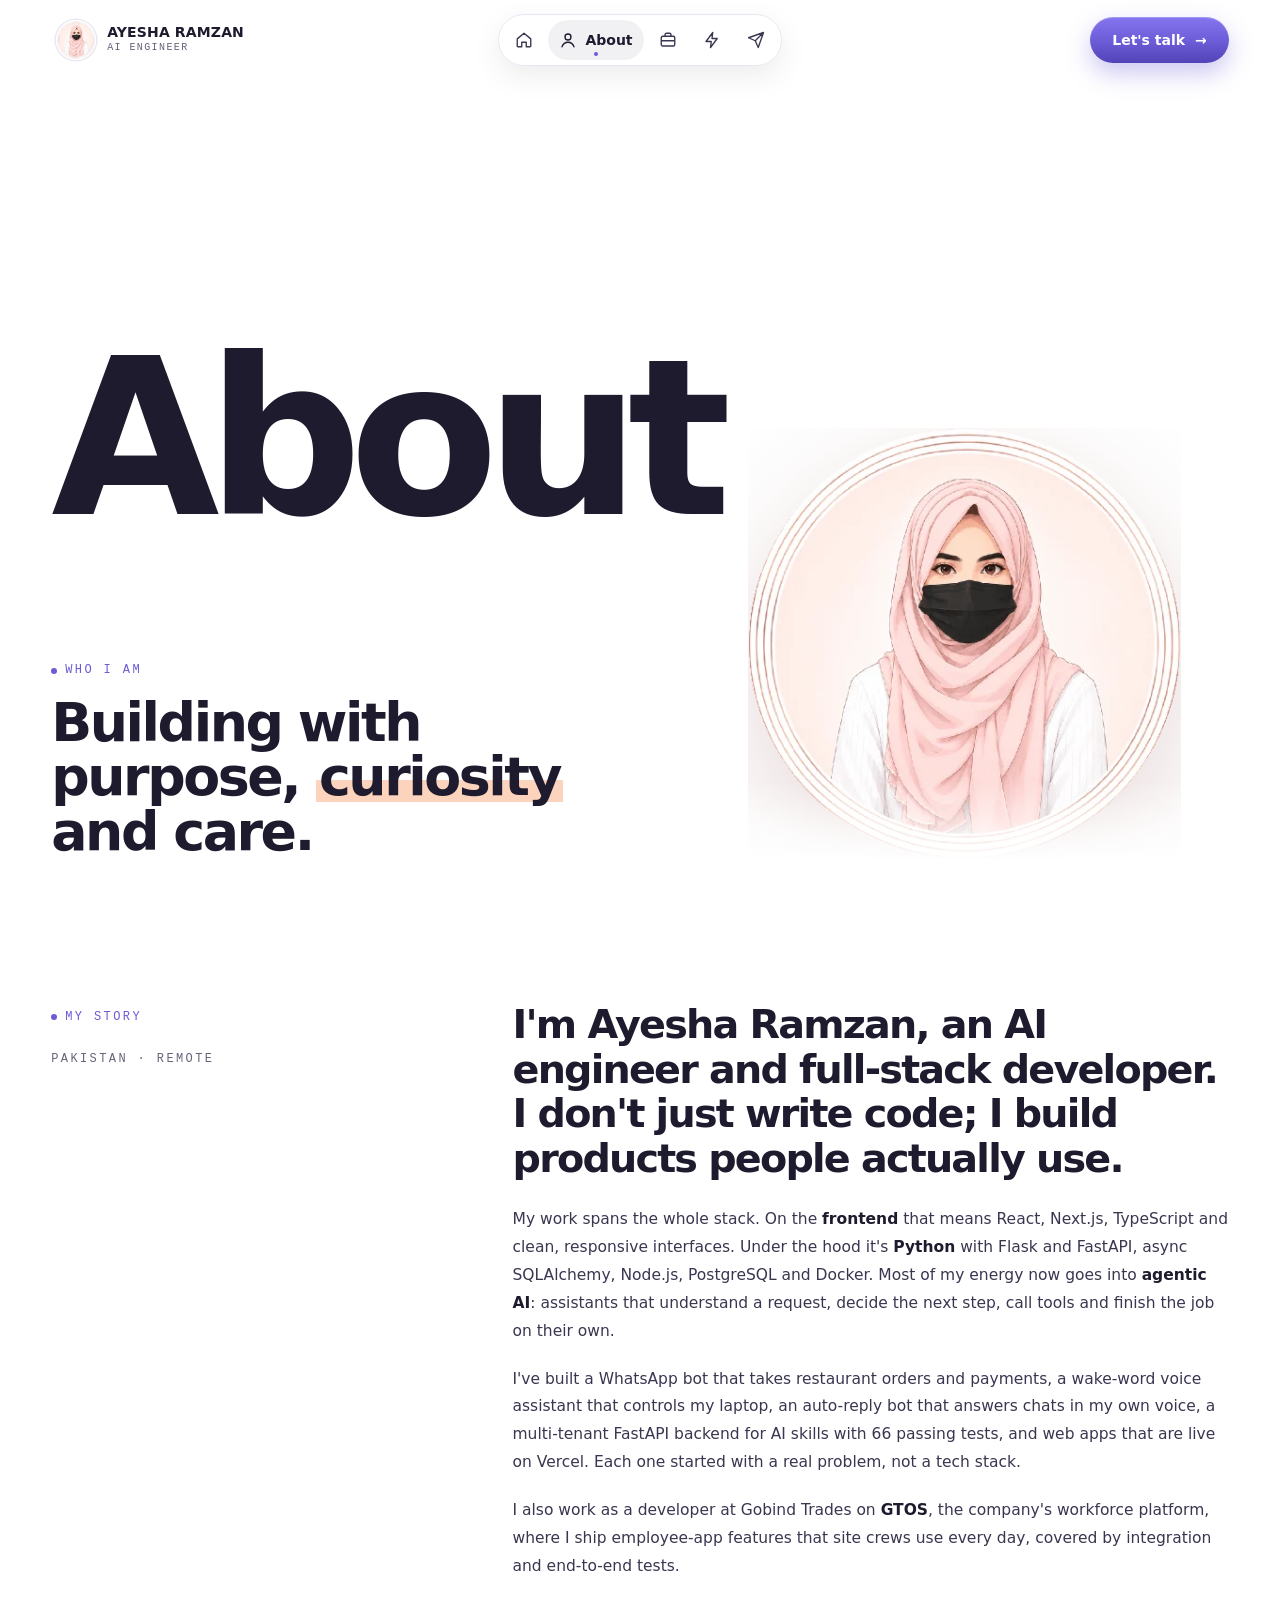
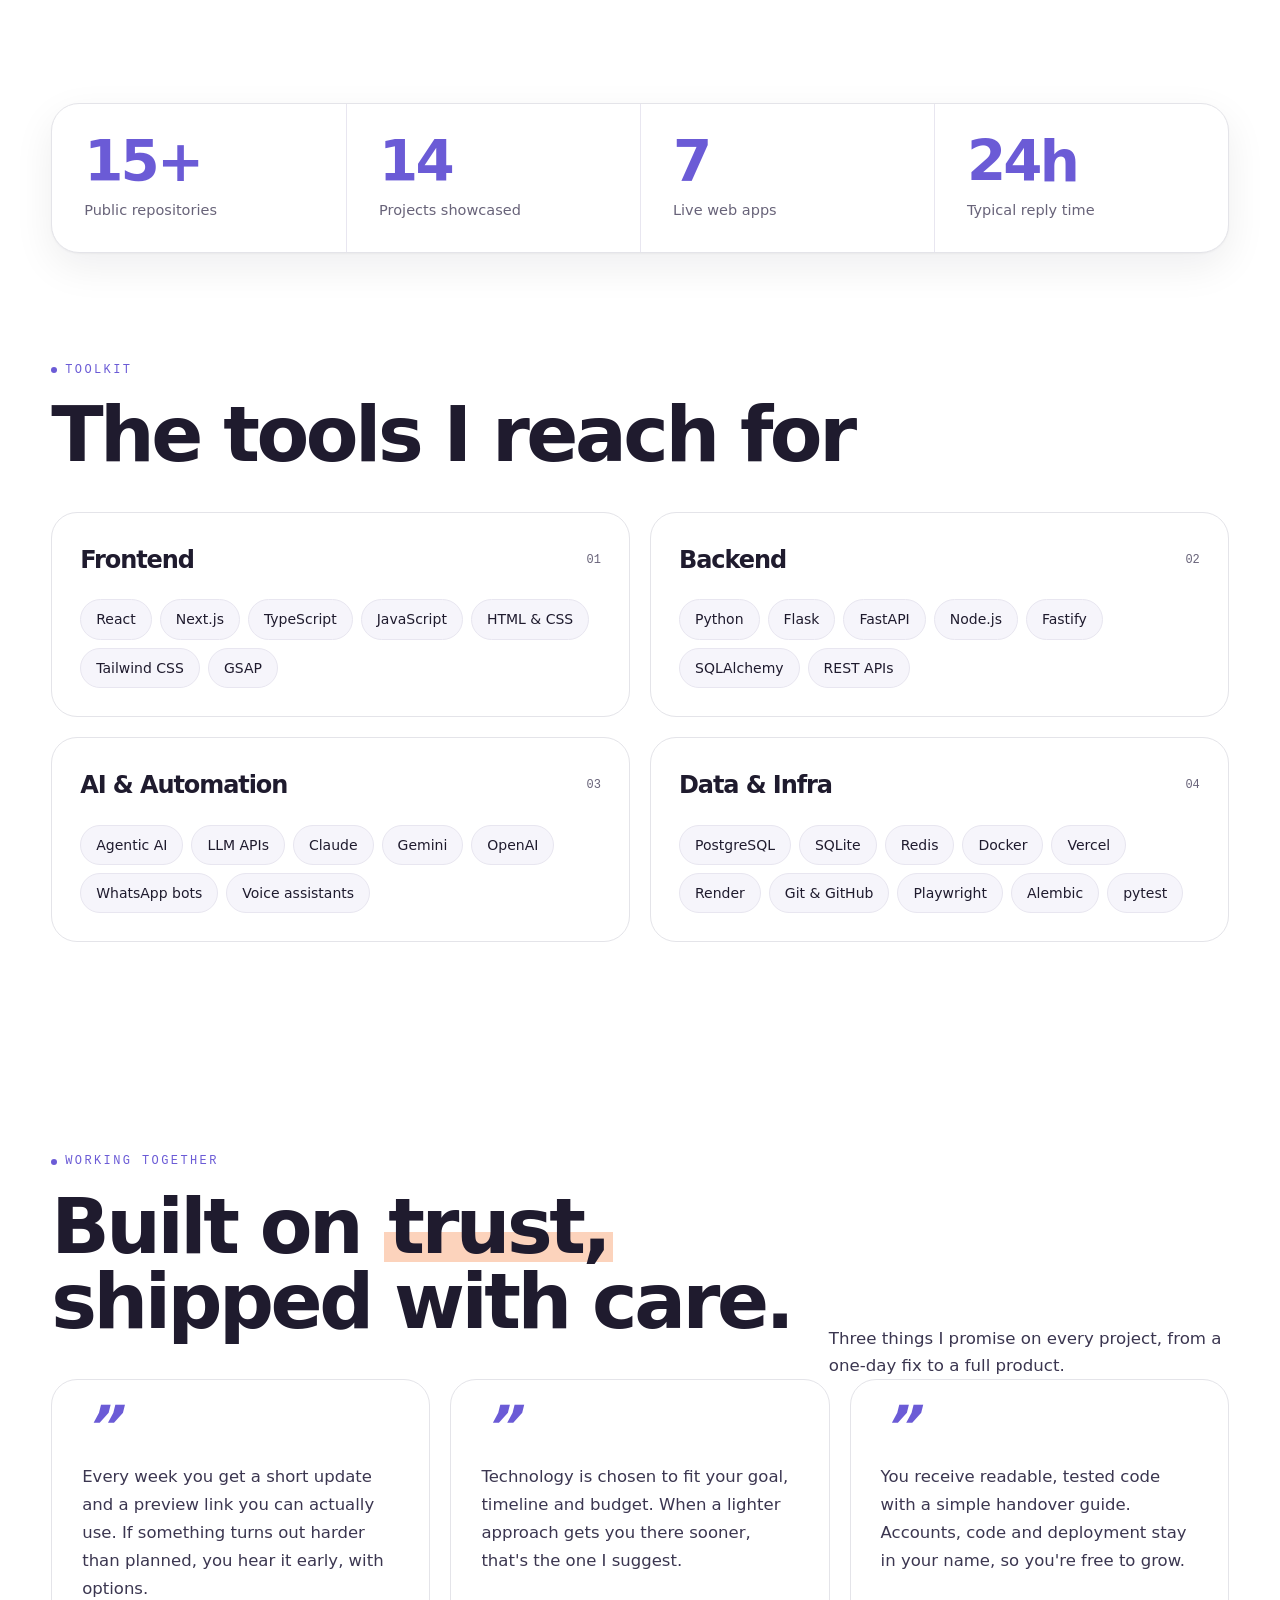
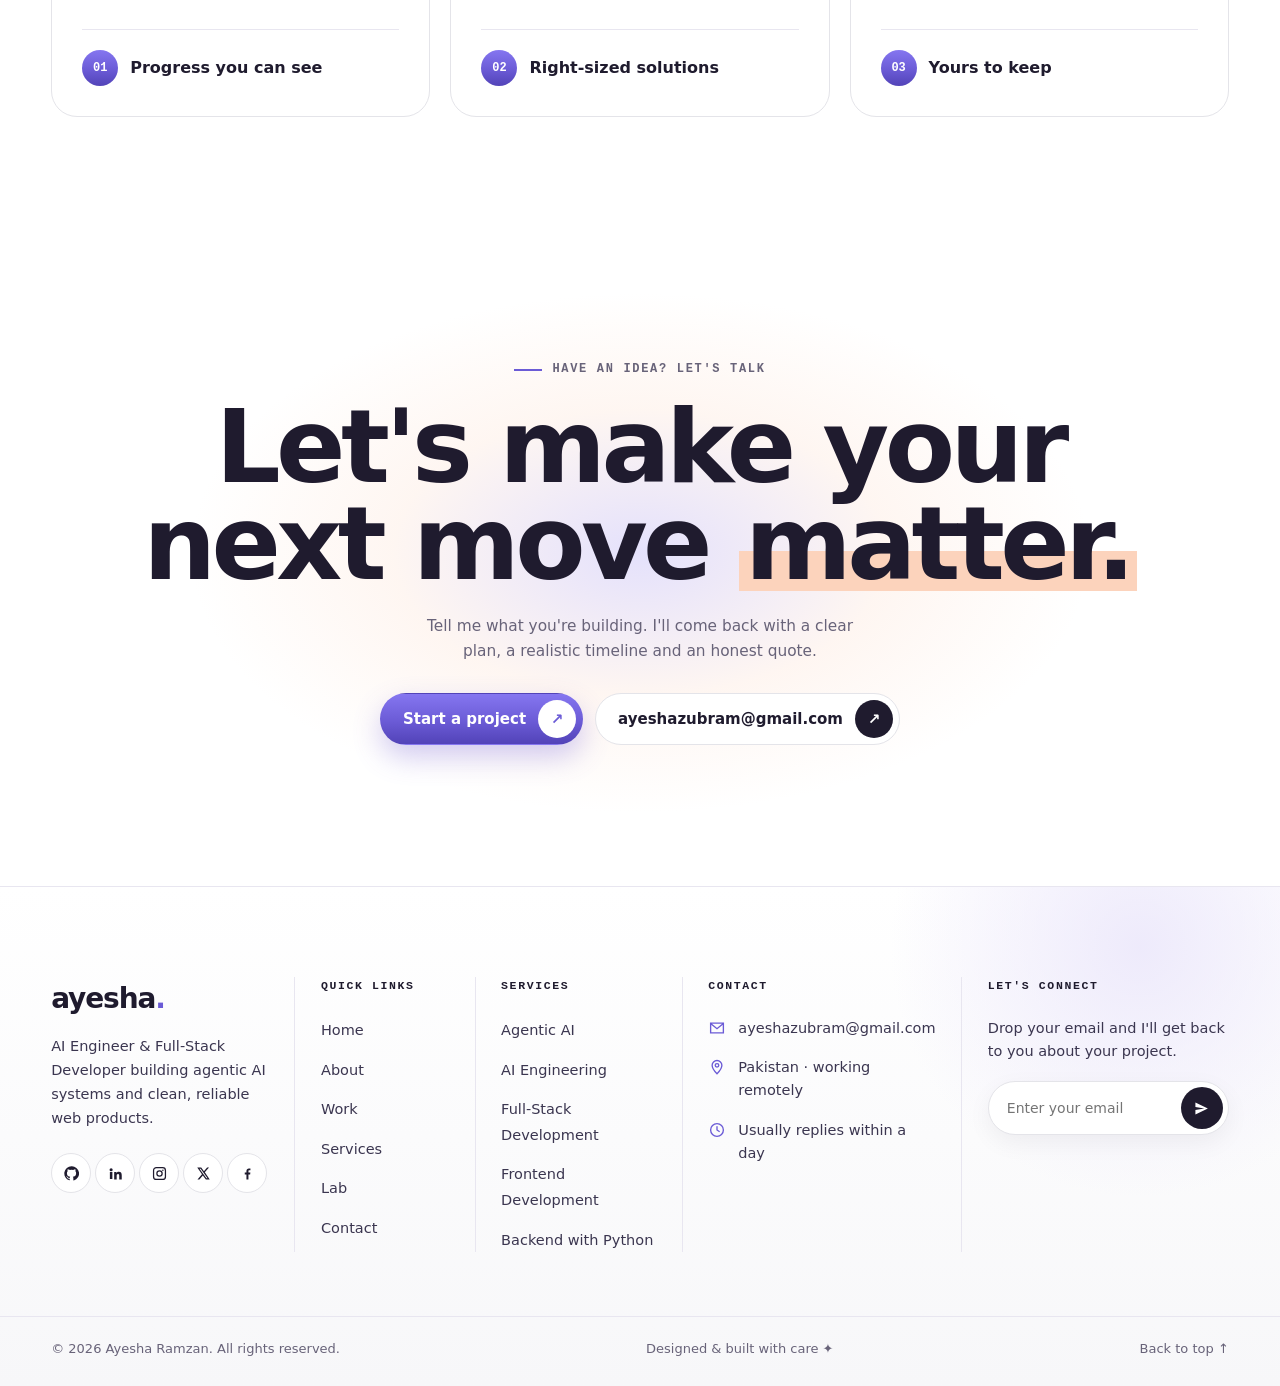
==== commit 2ce40a4c: "New palette: Iris & Apricot" ====
--- a/about.html
+++ b/about.html
@@ -5,7 +5,7 @@
 <meta name="viewport" content="width=device-width, initial-scale=1.0">
 <meta http-equiv="Content-Security-Policy" content="default-src 'self'; script-src 'self' 'unsafe-inline' https://cdnjs.cloudflare.com; style-src 'self' 'unsafe-inline' https://fonts.googleapis.com; font-src https://fonts.gstatic.com; img-src 'self' data:; media-src 'self'; connect-src 'self'; object-src 'none'; base-uri 'self'; form-action 'none'; upgrade-insecure-requests">
 <meta name="referrer" content="strict-origin-when-cross-origin">
-<meta name="theme-color" content="#F8F7F2">
+<meta name="theme-color" content="#FFFFFF">
 <title>About — Ayesha Ramzan</title>
 <meta name="description" content="About Ayesha Ramzan, AI Engineer and Full-Stack Developer: story, toolkit and how she works.">
 <link rel="canonical" href="https://ayesha-ramzan.vercel.app/about.html">
@@ -14,10 +14,10 @@
 <link rel="preconnect" href="https://fonts.gstatic.com" crossorigin>
 <link rel="preload" as="style" href="https://fonts.googleapis.com/css2?family=Roboto:wght@400;500;700;900&family=Roboto+Mono:wght@500&display=swap" onload="this.onload=null;this.rel='stylesheet'">
 <noscript><link rel="stylesheet" href="https://fonts.googleapis.com/css2?family=Roboto:wght@400;500;700;900&family=Roboto+Mono:wght@500&display=swap"></noscript>
-<link rel="stylesheet" href="styles.css?v=25">
+<link rel="stylesheet" href="styles.css?v=26">
 </head>
 <body>
-<svg class="arrow" viewBox="0 0 26 26" aria-hidden="true"><path d="M3 3 L23 13.6 L13.4 15.4 L8.6 23.4 Z" fill="#fff" stroke="#262522" stroke-width="2.4" stroke-linejoin="round"/></svg>
+<svg class="arrow" viewBox="0 0 26 26" aria-hidden="true"><path d="M3 3 L23 13.6 L13.4 15.4 L8.6 23.4 Z" fill="#fff" stroke="#1F1B2E" stroke-width="2.4" stroke-linejoin="round"/></svg>
 <svg class="sprite" width="0" height="0" aria-hidden="true">
   <symbol id="i-gh" viewBox="0 0 24 24"><path fill="currentColor" d="M12 .5a11.5 11.5 0 0 0-3.64 22.41c.58.1.79-.25.79-.56v-2c-3.2.7-3.88-1.37-3.88-1.37-.53-1.33-1.29-1.69-1.29-1.69-1.05-.72.08-.7.08-.7 1.16.08 1.77 1.19 1.77 1.19 1.03 1.77 2.71 1.26 3.37.96.1-.75.4-1.26.73-1.55-2.55-.29-5.24-1.28-5.24-5.69 0-1.26.45-2.28 1.19-3.09-.12-.29-.52-1.46.11-3.05 0 0 .97-.31 3.17 1.18a11 11 0 0 1 5.77 0c2.2-1.49 3.17-1.18 3.17-1.18.63 1.59.23 2.76.11 3.05.74.81 1.19 1.83 1.19 3.09 0 4.42-2.7 5.39-5.26 5.68.41.36.78 1.06.78 2.14v3.17c0 .31.21.67.8.56A11.5 11.5 0 0 0 12 .5Z"/></symbol>
   <symbol id="i-in" viewBox="0 0 24 24"><path fill="currentColor" d="M4.98 3.5a2.5 2.5 0 1 1 0 5 2.5 2.5 0 0 1 0-5ZM3 9.75h4v11H3v-11Zm6.5 0h3.83v1.5h.06c.53-1 1.84-2.06 3.79-2.06 4.05 0 4.8 2.67 4.8 6.13v6.43h-4v-5.7c0-1.36-.03-3.11-1.9-3.11-1.9 0-2.19 1.48-2.19 3v5.81h-4v-12Z"/></symbol>
@@ -151,6 +151,6 @@
   </div>
   <div class="wrap f-bottom"><span>© 2026 Ayesha Ramzan. All rights reserved.</span><span>Designed &amp; built with care ✦</span><a href="#">Back to top ↑</a></div>
 </footer>
-<script src="site.js?v=24" defer></script>
+<script src="site.js?v=26" defer></script>
 </body>
 </html>
--- a/styles.css
+++ b/styles.css
@@ -1,10 +1,10 @@
 :root{
   --bg:#F8F7F2; --bg-2:#EFEDE6; --card:#FFFFFF;
-  --ink:#262522; --ink-2:#3A3834; --muted:#5C5954; --line:#E6E2D9;
-  --rose:#D61F2C; --rose-d:#B3141F; --blush:#FCE4E7; --blush-2:#FDF1F2; --navy:#161211;
-  --marker:#F4A9B8; --sage:#D61F2C; --lilac:#EFEDE6;
-  --red:linear-gradient(180deg,#F04A4A 0%,#D61F2C 55%,#B3141F 100%);
-  --aurora:radial-gradient(70% 55% at 50% 115%,rgba(200,30,30,.42),transparent 70%),radial-gradient(40% 40% at 0% 0%,rgba(120,20,20,.18),transparent 70%),linear-gradient(180deg,#1C1715 0%,#140F0E 100%);
+  --ink:#1F1B2E; --ink-2:#3A3834; --muted:#5C5954; --line:#E6E2D9;
+  --rose:#6B5BD6; --rose-d:#5243B8; --blush:#FCE4E7; --blush-2:#FDF1F2; --navy:#161211;
+  --marker:#FBC9AE; --sage:#6B5BD6; --lilac:#EFEDE6;
+  --red:linear-gradient(180deg,#8576F0 0%,#6B5BD6 55%,#5243B8 100%);
+  --aurora:radial-gradient(70% 55% at 50% 115%,rgba(107,91,214,.42),transparent 70%),radial-gradient(40% 40% at 0% 0%,rgba(240,138,93,.18),transparent 70%),linear-gradient(180deg,#1F1A2E 0%,#140F0E 100%);
   --r:22px;
   --display:'Roboto',system-ui,sans-serif;
   --serif:'Roboto',system-ui,sans-serif;
@@ -50,8 +50,8 @@
 .dock a.active::after{content:'';position:absolute;left:50%;bottom:4px;width:4px;height:4px;border-radius:50%;background:var(--rose);transform:translateX(-50%)}
 .dock a.active span{display:inline}
 .nav-cta{justify-self:end}
-.nav-cta .btn{padding:12px 22px;background:var(--red);box-shadow:inset 0 1px 0 rgba(255,255,255,.25),0 10px 24px rgba(214,31,44,.35)}
-.nav-cta .btn:hover{background:var(--ink);box-shadow:0 8px 22px rgba(38,37,34,.25)}
+.nav-cta .btn{padding:12px 22px;background:var(--red);box-shadow:inset 0 1px 0 rgba(255,255,255,.25),0 10px 24px rgba(107,91,214,.35)}
+.nav-cta .btn:hover{background:var(--ink);box-shadow:0 8px 22px rgba(31,27,46,.25)}
 .btn{display:inline-flex;align-items:center;gap:10px;font-weight:700;font-size:14px;border-radius:999px;padding:12px 22px;transition:transform .25s,background .25s,color .25s,box-shadow .25s;white-space:nowrap}
 .btn-dark{background:var(--ink);color:#fff}
 .btn-dark:hover{background:var(--red);transform:translateY(-2px);box-shadow:0 12px 28px rgba(10,13,24,.38)}
@@ -71,16 +71,16 @@
 .hero{position:relative;min-height:100svh;display:flex;align-items:center;padding:120px 0 70px;overflow:hidden}
 .hero-bg{position:absolute;inset:0;pointer-events:none;z-index:0}
 .blob{position:absolute;border-radius:50%;opacity:.85}
-.blob.b1{width:520px;height:520px;background:radial-gradient(circle,#F7E4E7 0%,transparent 68%);right:4%;top:8%}
+.blob.b1{width:520px;height:520px;background:radial-gradient(circle,#ECE8FB 0%,transparent 68%);right:4%;top:8%}
 .blob.b2{width:380px;height:380px;background:radial-gradient(circle,#F1F0EC 0%,transparent 68%);left:-6%;bottom:2%}
-.blob.b3{width:260px;height:260px;background:radial-gradient(circle,#F3EDE4 0%,transparent 68%);right:38%;bottom:-6%}
+.blob.b3{width:260px;height:260px;background:radial-gradient(circle,#FDEDE3 0%,transparent 68%);right:38%;bottom:-6%}
 .hero-grid{position:relative;z-index:1;display:grid;grid-template-columns:1.05fr 1fr;gap:clamp(24px,4vw,64px);align-items:center}
 .avail{display:inline-flex;align-items:center;gap:9px;padding:7px 14px 7px 10px;border-radius:999px;background:#fff;border:1px solid var(--line);font-size:13px;font-weight:600;color:var(--ink-2)}
 .dot{position:relative;width:8px;height:8px;border-radius:50%;background:#5FB37A}
 .dot::after{content:'';position:absolute;inset:0;border-radius:50%;background:rgba(95,179,122,.55);animation:ping 2s infinite}
 @keyframes shine{0%{background-position:100% 0}60%,100%{background-position:-50% 0}}
 @keyframes flow{to{background-position:-300% 0}}
-.contact .it,.services .it{color:#fff;background:linear-gradient(transparent 56%,rgba(214,31,44,.75) 56%,rgba(214,31,44,.75) 90%,transparent 90%)}
+.contact .it,.services .it{color:#fff;background:linear-gradient(transparent 56%,rgba(107,91,214,.75) 56%,rgba(107,91,214,.75) 90%,transparent 90%)}
 @keyframes ping{0%{transform:scale(1);opacity:.8}80%,100%{transform:scale(2.6);opacity:0}}
 .hero h1{font-family:var(--sans);font-weight:800;font-size:clamp(38px,4.6vw,68px);line-height:1.02;letter-spacing:-.04em;margin:20px 0 16px}
 
@@ -105,7 +105,7 @@
 .chip{position:absolute;z-index:4;display:flex;align-items:center;gap:8px;background:#fff;border:1px solid var(--line);border-radius:999px;padding:9px 14px;font-size:13px;font-weight:700;box-shadow:0 12px 30px rgba(31,26,34,.08);will-change:transform;white-space:nowrap}
 .chip i{width:26px;height:26px;border-radius:50%;display:grid;place-items:center;font-style:normal;font-size:13px}
 .chip.c1{left:-4%;top:22%}.chip.c1 i{background:var(--blush)}
-.chip.c2{right:-3%;top:40%}.chip.c2 i{background:#F3EDE4}
+.chip.c2{right:-3%;top:40%}.chip.c2 i{background:#FDEDE3}
 .chip.c3{left:-6%;bottom:2%}.chip.c3 i{background:#EDEDEF}
 .hint{position:absolute;right:2%;top:0;font-family:var(--serif);font-style:italic;font-size:15px;color:var(--muted);display:flex;align-items:center;gap:6px;transform:rotate(6deg)}
 .scroll-cue{position:absolute;left:50%;bottom:22px;transform:translateX(-50%);display:flex;flex-direction:column;align-items:center;gap:8px;font-size:11px;font-weight:700;letter-spacing:.2em;text-transform:uppercase;color:var(--muted);z-index:2}
@@ -118,7 +118,7 @@
 .marquee.alt{background:var(--marker);color:var(--ink);transform:rotate(1.2deg);margin-top:-46px;z-index:1}
 .mq-track{display:inline-flex;gap:38px;align-items:center;animation:mq 34s linear infinite;font-family:var(--display);font-size:clamp(18px,2vw,26px);letter-spacing:.04em;text-transform:uppercase}
 .marquee.alt .mq-track{animation-direction:reverse;animation-duration:40s}
-.mq-track em{font-style:normal;color:#D61F2C}
+.mq-track em{font-style:normal;color:#6B5BD6}
 .marquee.alt .mq-track em{color:var(--ink)}
 @keyframes mq{to{transform:translateX(-50%)}}
 
@@ -144,8 +144,8 @@
 .works-bg{position:sticky;top:0;height:100vh;margin-bottom:-100vh;display:flex;flex-direction:column;justify-content:center;gap:2vh;overflow:hidden;pointer-events:none;z-index:0}
 .wb-row{display:flex;white-space:nowrap;font-family:var(--display);font-size:clamp(110px,19vw,300px);line-height:.86;text-transform:uppercase;will-change:transform}
 .wb-row span::before{content:attr(data-t)}
-.wb-row span{padding-right:.18em;color:rgba(38,37,34,.05)}
-.wb-row.r2 span{color:transparent;-webkit-text-stroke:1.5px rgba(214,31,44,.5)}
+.wb-row span{padding-right:.18em;color:rgba(31,27,46,.05)}
+.wb-row.r2 span{color:transparent;-webkit-text-stroke:1.5px rgba(107,91,214,.5)}
 .wb-row .in{display:flex;animation:mq 38s linear infinite}
 .wb-row.r2 .in{animation-direction:reverse;animation-duration:46s}
 .works-head{position:relative;z-index:1;display:flex;justify-content:space-between;align-items:end;gap:20px;margin-bottom:clamp(40px,6vw,80px);flex-wrap:wrap}
@@ -197,12 +197,12 @@
 .svc:hover h3,.svc.on h3{color:var(--rose);transform:translateX(8px)}
 .svc:hover .thumb,.svc.on .thumb{width:260px}
 
-.services .svc .n{color:#D61F2C}
-.services .svc li::before{background:#D61F2C}
-.services .svc:hover,.services .svc.on{border-color:#D61F2C;background:rgba(214,31,44,.08)}
+.services .svc .n{color:#6B5BD6}
+.services .svc li::before{background:#6B5BD6}
+.services .svc:hover,.services .svc.on{border-color:#6B5BD6;background:rgba(107,91,214,.08)}
 .services .svc:hover h3,.services .svc.on h3{color:var(--rose)}
-.contact .eyebrow::before{background:#D61F2C}
-.contact .mail{border-bottom-color:#D61F2C}
+.contact .eyebrow::before{background:#6B5BD6}
+.contact .mail{border-bottom-color:#6B5BD6}
 .contact .mail:hover{color:#FFFFFF}
 
 /* LAB */
@@ -221,7 +221,7 @@
 .typo b{font-family:var(--display);font-weight:400;font-size:clamp(34px,3.4vw,52px);line-height:.95;text-transform:uppercase}
 .typo small{font-size:12px;font-weight:700;letter-spacing:.14em;text-transform:uppercase}
 .typo.t1{background:linear-gradient(135deg,#E4E4E7,#F6F6F7)}
-.typo.t2{background:linear-gradient(135deg,#F3EDE4,#F4F4F5)}
+.typo.t2{background:linear-gradient(135deg,#FDEDE3,#F4F4F5)}
 .typo.t3{background:linear-gradient(135deg,#EDEDEF,#FAFAFA)}
 .wave{display:flex;gap:4px;align-items:center;height:40px}
 .wave i{width:5px;height:38px;border-radius:3px;background:var(--ink);transform-origin:center;animation:eq 1.1s ease-in-out infinite}
@@ -258,17 +258,17 @@
 .loader .l-logo small{display:block;margin-top:4px;font-size:10.5px;letter-spacing:.32em;text-transform:uppercase;color:var(--muted)}
 .l-stage{position:relative;width:min(240px,56vw);aspect-ratio:1/1.05}
 .l-face{position:absolute;left:8%;right:8%;top:0;aspect-ratio:1;animation:type-bob .42s ease-in-out infinite alternate}
-.l-face img{width:100%;height:100%;filter:drop-shadow(0 18px 24px rgba(38,37,34,.14))}
+.l-face img{width:100%;height:100%;filter:drop-shadow(0 18px 24px rgba(31,27,46,.14))}
 @keyframes type-bob{from{transform:translateY(0) rotate(-.6deg)}to{transform:translateY(3px) rotate(.6deg)}}
 .l-lap{position:absolute;left:10%;right:10%;bottom:0;z-index:2}
-.l-lid{height:clamp(84px,24vw,112px);border-radius:12px 12px 4px 4px;background:linear-gradient(135deg,#FFFFFF 0%,#ECEAE4 55%,#D9D6CE 100%);border:1px solid #D6D3CC;display:grid;place-items:center;box-shadow:0 18px 30px rgba(38,37,34,.16)}
-.l-lid b{width:36px;height:36px;border-radius:50%;background:#fff;display:grid;place-items:center;font-size:16px;font-weight:900;color:var(--rose);box-shadow:0 2px 8px rgba(38,37,34,.08)}
+.l-lid{height:clamp(84px,24vw,112px);border-radius:12px 12px 4px 4px;background:linear-gradient(135deg,#FFFFFF 0%,#ECEAE4 55%,#D9D6CE 100%);border:1px solid #D6D3CC;display:grid;place-items:center;box-shadow:0 18px 30px rgba(31,27,46,.16)}
+.l-lid b{width:36px;height:36px;border-radius:50%;background:#fff;display:grid;place-items:center;font-size:16px;font-weight:900;color:var(--rose);box-shadow:0 2px 8px rgba(31,27,46,.08)}
 .l-base{height:9px;margin:0 -9%;border-radius:0 0 10px 10px;background:linear-gradient(180deg,#CFCBC2,#A8A399)}
-.l-bubble{position:absolute;right:-6%;top:6%;z-index:3;display:flex;gap:5px;padding:10px 12px;background:#fff;border:1px solid var(--line);border-radius:16px 16px 16px 4px;box-shadow:0 10px 24px rgba(38,37,34,.1)}
+.l-bubble{position:absolute;right:-6%;top:6%;z-index:3;display:flex;gap:5px;padding:10px 12px;background:#fff;border:1px solid var(--line);border-radius:16px 16px 16px 4px;box-shadow:0 10px 24px rgba(31,27,46,.1)}
 .l-bubble span{width:7px;height:7px;border-radius:50%;background:var(--ink);animation:dotty 1s ease-in-out infinite}
 .l-bubble span:nth-child(2){animation-delay:.15s}.l-bubble span:nth-child(3){animation-delay:.3s}
 @keyframes dotty{0%,60%,100%{transform:translateY(0);opacity:.35}30%{transform:translateY(-4px);opacity:1}}
-.l-code{position:absolute;left:-14%;top:30%;z-index:3;display:flex;flex-direction:column;gap:6px;padding:10px 12px;background:var(--ink);border-radius:12px;box-shadow:0 10px 24px rgba(38,37,34,.18)}
+.l-code{position:absolute;left:-14%;top:30%;z-index:3;display:flex;flex-direction:column;gap:6px;padding:10px 12px;background:var(--ink);border-radius:12px;box-shadow:0 10px 24px rgba(31,27,46,.18)}
 .l-code i{display:block;height:5px;border-radius:3px;background:#fff;opacity:.85;transform-origin:left;animation:codeline 1.4s ease-in-out infinite}
 .l-code i:nth-child(1){width:46px}.l-code i:nth-child(2){width:30px;background:var(--rose);animation-delay:.25s}.l-code i:nth-child(3){width:38px;animation-delay:.5s}
 @keyframes codeline{0%{transform:scaleX(0)}45%,100%{transform:scaleX(1)}}
@@ -279,7 +279,7 @@
 
 /* FOOTER */
 .footer{background:linear-gradient(180deg,#FFFFFF 0%,#F3F1EA 100%);border-top:1px solid var(--line);padding:clamp(56px,7vw,90px) 0 26px;position:relative;overflow:hidden}
-.footer::before{content:'';position:absolute;width:520px;height:520px;border-radius:50%;background:radial-gradient(circle,#F7E4E7 0%,transparent 68%);right:-120px;top:-200px;opacity:.9}
+.footer::before{content:'';position:absolute;width:520px;height:520px;border-radius:50%;background:radial-gradient(circle,#ECE8FB 0%,transparent 68%);right:-120px;top:-200px;opacity:.9}
 .f-grid{position:relative;display:grid;grid-template-columns:1.35fr 1fr 1.15fr 1.3fr 1.35fr}
 .f-col{padding:0 clamp(16px,2vw,32px)}
 .f-col + .f-col{border-left:1px solid var(--line)}
@@ -316,8 +316,8 @@
 .f-col .f-h{color:var(--ink)}
 .brand b{font-weight:900;letter-spacing:.01em}
 /* numbered badges like the reference */
-.meta-card .mi{width:44px;height:44px;border-radius:13px;background:var(--ink);color:#fff;font-size:17px;font-weight:900;box-shadow:0 8px 18px rgba(38,37,34,.18)}
-.meta-card:nth-child(4) .mi{background:var(--red);box-shadow:0 8px 18px rgba(214,31,44,.3)}
+.meta-card .mi{width:44px;height:44px;border-radius:13px;background:var(--ink);color:#fff;font-size:17px;font-weight:900;box-shadow:0 8px 18px rgba(31,27,46,.18)}
+.meta-card:nth-child(4) .mi{background:var(--red);box-shadow:0 8px 18px rgba(107,91,214,.3)}
 .pcard,.lcard,.meta-card{border-radius:26px}
 .pill.live{background:var(--blush-2);border-color:var(--blush);color:var(--rose-d)}
 
@@ -391,19 +391,19 @@
 }
 
 /* ---------- shared: extra buttons + CTA band ---------- */
-.btn-red{background:var(--red);color:#fff;box-shadow:inset 0 1px 0 rgba(255,255,255,.25),0 10px 24px rgba(214,31,44,.3)}
-.btn-red:hover{transform:translateY(-2px);box-shadow:0 14px 30px rgba(214,31,44,.4)}
+.btn-red{background:var(--red);color:#fff;box-shadow:inset 0 1px 0 rgba(255,255,255,.25),0 10px 24px rgba(107,91,214,.3)}
+.btn-red:hover{transform:translateY(-2px);box-shadow:0 14px 30px rgba(107,91,214,.4)}
 .cta-band{padding:clamp(90px,11vw,160px) 0;text-align:center;position:relative;overflow:hidden}
-.cta-band::before{content:'';position:absolute;left:50%;top:50%;width:min(900px,120vw);height:520px;transform:translate(-50%,-50%);background:radial-gradient(closest-side,rgba(244,169,184,.45),transparent);pointer-events:none}
+.cta-band::before{content:'';position:absolute;left:50%;top:50%;width:min(900px,120vw);height:520px;transform:translate(-50%,-50%);background:radial-gradient(closest-side,rgba(251,201,174,.45),transparent);pointer-events:none}
 .cta-in{position:relative;display:flex;flex-direction:column;align-items:center}
 .cta-band h2{font-size:clamp(44px,8vw,120px);line-height:.95;margin:18px 0 22px}
 .cta-band p{max-width:460px;color:var(--muted);font-size:clamp(15px,1.2vw,17px)}
 .cta-btns{display:flex;gap:12px;flex-wrap:wrap;justify-content:center;margin-top:30px}
 .pill-btn{display:inline-flex;align-items:center;gap:12px;padding:6px 6px 6px 22px;border-radius:999px;border:1px solid var(--line);background:#fff;font-weight:700;font-size:15px;transition:transform .25s,box-shadow .25s}
 .pill-btn i{width:38px;height:38px;border-radius:50%;display:grid;place-items:center;font-style:normal;background:var(--ink);color:#fff;transition:transform .25s}
-.pill-btn.red{background:var(--red);border-color:transparent;color:#fff;box-shadow:0 12px 28px rgba(214,31,44,.3)}
+.pill-btn.red{background:var(--red);border-color:transparent;color:#fff;box-shadow:0 12px 28px rgba(107,91,214,.3)}
 .pill-btn.red i{background:#fff;color:var(--rose)}
-.pill-btn:hover{transform:translateY(-2px);box-shadow:0 14px 30px rgba(38,37,34,.12)}
+.pill-btn:hover{transform:translateY(-2px);box-shadow:0 14px 30px rgba(31,27,46,.12)}
 .pill-btn:hover i{transform:rotate(45deg)}
 
 /* ---------- sub pages (about / contact) ---------- */
@@ -412,7 +412,7 @@
 .sp-label{display:inline-flex;align-items:center;gap:8px;font-family:var(--mono);font-size:12px;letter-spacing:.2em;text-transform:uppercase;color:var(--rose)}
 .sp-label::before{content:'';width:6px;height:6px;border-radius:50%;background:var(--rose)}
 .ab-hero{position:relative;min-height:calc(100svh - 110px);display:grid;grid-template-columns:1.1fr .9fr;align-items:end;gap:30px;padding-bottom:40px}
-.ab-hero::after{content:'';position:absolute;right:-6%;top:12%;width:62%;height:80%;background:radial-gradient(closest-side,rgba(244,169,184,.55),rgba(214,31,44,.08) 60%,transparent);z-index:-1;pointer-events:none}
+.ab-hero::after{content:'';position:absolute;right:-6%;top:12%;width:62%;height:80%;background:radial-gradient(closest-side,rgba(251,201,174,.55),rgba(107,91,214,.08) 60%,transparent);z-index:-1;pointer-events:none}
 .ab-title{font-size:clamp(90px,17vw,250px);line-height:.82;letter-spacing:-.06em!important;font-weight:900}
 .ab-who{margin-top:clamp(60px,10vw,140px)}
 .ab-who h2{font-size:clamp(34px,4.2vw,60px);line-height:1.02;margin-top:14px;max-width:560px}
@@ -423,7 +423,7 @@
 .story h2{font-size:clamp(28px,3.1vw,44px);line-height:1.12;margin-bottom:26px}
 .story p{font-size:clamp(15.5px,1.2vw,18px);line-height:1.8;color:var(--ink-2);margin-bottom:20px}
 .story strong{color:var(--ink)}
-.statbar{display:grid;grid-template-columns:repeat(4,1fr);background:#fff;border:1px solid var(--line);border-radius:28px;overflow:hidden;box-shadow:0 20px 50px rgba(38,37,34,.06)}
+.statbar{display:grid;grid-template-columns:repeat(4,1fr);background:#fff;border:1px solid var(--line);border-radius:28px;overflow:hidden;box-shadow:0 20px 50px rgba(31,27,46,.06)}
 .statbar div{padding:30px 32px}
 .statbar div+div{border-left:1px solid var(--line)}
 .statbar b{display:block;font-size:clamp(40px,4.4vw,62px);font-weight:900;letter-spacing:-.05em;line-height:1;color:var(--rose)}
@@ -456,19 +456,19 @@
 .ct-links a{display:flex;align-items:center;gap:10px;padding:14px 16px;border:1px solid var(--line);border-radius:16px;background:rgba(255,255,255,.7);font-size:14.5px;font-weight:500;transition:background .2s,border-color .2s}
 .ct-links a:hover{background:#fff;border-color:var(--ink)}
 .ct-links svg{width:17px;height:17px;flex:none}
-.form{background:rgba(255,255,255,.8);border:1px solid var(--line);border-radius:30px;padding:clamp(22px,3vw,36px);box-shadow:0 30px 70px rgba(38,37,34,.07)}
+.form{background:rgba(255,255,255,.8);border:1px solid var(--line);border-radius:30px;padding:clamp(22px,3vw,36px);box-shadow:0 30px 70px rgba(31,27,46,.07)}
 .f-row{display:grid;grid-template-columns:1fr 1fr;gap:16px}
 .fld{display:flex;flex-direction:column;gap:8px;margin-bottom:20px}
 .fld>label,.fld>.lbl{font-size:14.5px;font-weight:500;color:var(--ink-2)}
 .fld input,.fld textarea{font:inherit;font-size:15.5px;color:var(--ink);background:#fff;border:1px solid var(--line);border-radius:14px;padding:15px 16px;outline:none;transition:border-color .2s,box-shadow .2s;width:100%}
 .fld textarea{min-height:140px;resize:vertical}
-.fld input:focus,.fld textarea:focus{border-color:var(--rose);box-shadow:0 0 0 4px rgba(214,31,44,.1)}
+.fld input:focus,.fld textarea:focus{border-color:var(--rose);box-shadow:0 0 0 4px rgba(107,91,214,.1)}
 .chips{display:flex;flex-wrap:wrap;gap:8px}
 .chips input{position:absolute;opacity:0;pointer-events:none}
 .chips label{padding:10px 16px;border:1px solid var(--line);border-radius:999px;background:#fff;font-size:14.5px;cursor:pointer;transition:background .2s,color .2s,border-color .2s}
 .chips input:checked+label{background:var(--ink);color:#fff;border-color:var(--ink)}
 .chips input:focus-visible+label{outline:2px solid var(--rose);outline-offset:2px}
-.f-send{width:100%;display:flex;align-items:center;justify-content:space-between;gap:12px;padding:8px 8px 8px 24px;border:0;border-radius:999px;background:var(--red);color:#fff;font:inherit;font-size:16px;font-weight:700;cursor:pointer;box-shadow:0 14px 30px rgba(214,31,44,.3);transition:transform .2s}
+.f-send{width:100%;display:flex;align-items:center;justify-content:space-between;gap:12px;padding:8px 8px 8px 24px;border:0;border-radius:999px;background:var(--red);color:#fff;font:inherit;font-size:16px;font-weight:700;cursor:pointer;box-shadow:0 14px 30px rgba(107,91,214,.3);transition:transform .2s}
 .f-send i{width:44px;height:44px;border-radius:50%;background:#fff;color:var(--rose);display:grid;place-items:center;font-style:normal}
 .f-send:hover{transform:translateY(-2px)}
 .f-note{margin-top:12px;font-size:13px;color:var(--muted);text-align:center}
@@ -506,7 +506,7 @@
 @media (min-width:1600px){.hero h1{font-size:104px}}
 
 /* ---------- fuller hero ---------- */
-.hero-grid-lines{position:absolute;inset:0;background-image:linear-gradient(rgba(38,37,34,.055) 1px,transparent 1px),linear-gradient(90deg,rgba(38,37,34,.055) 1px,transparent 1px);background-size:72px 72px;-webkit-mask-image:radial-gradient(ellipse 75% 70% at 55% 45%,#000 30%,transparent 80%);mask-image:radial-gradient(ellipse 75% 70% at 55% 45%,#000 30%,transparent 80%)}
+.hero-grid-lines{position:absolute;inset:0;background-image:linear-gradient(rgba(31,27,46,.055) 1px,transparent 1px),linear-gradient(90deg,rgba(31,27,46,.055) 1px,transparent 1px);background-size:72px 72px;-webkit-mask-image:radial-gradient(ellipse 75% 70% at 55% 45%,#000 30%,transparent 80%);mask-image:radial-gradient(ellipse 75% 70% at 55% 45%,#000 30%,transparent 80%)}
 .hero .blob.b1{width:640px;height:640px;right:2%;top:4%}
 .side-meta{position:absolute;top:50%;z-index:2;font-family:var(--mono);font-size:11px;letter-spacing:.32em;text-transform:uppercase;color:var(--muted);writing-mode:vertical-rl;transform:translateY(-50%) rotate(180deg);white-space:nowrap}
 .side-meta.left{left:clamp(10px,1.6vw,28px)}
@@ -517,18 +517,18 @@
 .hs-label{font-family:var(--mono);font-size:11px;letter-spacing:.2em;text-transform:uppercase;color:var(--muted)}
 .hero-stack ul{list-style:none;display:flex;flex-wrap:wrap;gap:8px}
 .hero-stack li{padding:6px 13px;border-radius:999px;background:#fff;border:1px solid var(--line);font-size:13px;font-weight:600}
-.now-card{position:absolute;z-index:4;right:-6%;bottom:24%;width:210px;padding:16px 18px;background:rgba(255,255,255,.92);border:1px solid var(--line);border-radius:20px;box-shadow:0 20px 44px rgba(38,37,34,.12);animation:floatc 6s ease-in-out infinite}
+.now-card{position:absolute;z-index:4;right:-6%;bottom:24%;width:210px;padding:16px 18px;background:rgba(255,255,255,.92);border:1px solid var(--line);border-radius:20px;box-shadow:0 20px 44px rgba(31,27,46,.12);animation:floatc 6s ease-in-out infinite}
 .nc-top{display:flex;align-items:center;gap:8px;font-family:var(--mono);font-size:10.5px;letter-spacing:.16em;text-transform:uppercase;color:var(--muted)}
 .nc-dot{width:7px;height:7px;border-radius:50%;background:#2FB36D;box-shadow:0 0 0 4px rgba(47,179,109,.15)}
 .now-card b{display:block;margin:8px 0 12px;font-size:15px;font-weight:800;letter-spacing:-.01em}
 .nc-bar{height:6px;border-radius:6px;background:var(--bg-2);overflow:hidden}
 .nc-bar i{display:block;height:100%;width:72%;border-radius:6px;background:var(--red)}
 .now-card small{display:block;margin-top:8px;font-size:12px;color:var(--muted)}
-.code-card{position:absolute;z-index:4;left:-8%;top:6%;padding:12px 16px 14px;background:#1C1715;color:#EDE9E3;border-radius:16px;box-shadow:0 20px 40px rgba(28,23,21,.25);font-family:var(--mono);font-size:12px;line-height:1.7;animation:floatc 7s ease-in-out infinite reverse}
+.code-card{position:absolute;z-index:4;left:-8%;top:6%;padding:12px 16px 14px;background:#1F1A2E;color:#EDE9E3;border-radius:16px;box-shadow:0 20px 40px rgba(31,26,46,.25);font-family:var(--mono);font-size:12px;line-height:1.7;animation:floatc 7s ease-in-out infinite reverse}
 .cc-dots{display:flex;gap:5px;margin-bottom:8px}
 .cc-dots i{width:8px;height:8px;border-radius:50%;background:#FF5F57}.cc-dots i:nth-child(2){background:#FEBC2E}.cc-dots i:nth-child(3){background:#28C840}
 .code-card code{display:block;font-family:inherit}
-.code-card em{font-style:normal;color:#F4A9B8}.code-card s{text-decoration:none;color:#A5D6A7}.code-card u{text-decoration:none;color:#28C840}
+.code-card em{font-style:normal;color:#FBC9AE}.code-card s{text-decoration:none;color:#A5D6A7}.code-card u{text-decoration:none;color:#28C840}
 @keyframes floatc{0%,100%{transform:translateY(0)}50%{transform:translateY(-8px)}}
 .chip.c1{left:-12%;top:30%}
 @media (max-width:1100px){.side-meta{display:none}.code-card{left:-2%}.now-card{right:-2%}}
@@ -536,7 +536,7 @@
 
 /* ---------- multi-page ---------- */
 .pg-hero{display:grid;grid-template-columns:1.2fr .8fr;align-items:end;gap:40px;padding-top:clamp(40px,6vw,90px);padding-bottom:clamp(30px,4vw,60px);border-bottom:1px solid var(--line);position:relative}
-.pg-hero::after{content:'';position:absolute;right:0;top:-10%;width:50%;height:120%;background:radial-gradient(closest-side,rgba(244,169,184,.35),transparent);z-index:-1;pointer-events:none}
+.pg-hero::after{content:'';position:absolute;right:0;top:-10%;width:50%;height:120%;background:radial-gradient(closest-side,rgba(251,201,174,.35),transparent);z-index:-1;pointer-events:none}
 .pg-title{font-size:clamp(84px,15vw,220px);line-height:.82;letter-spacing:-.06em!important}
 .pg-meta h2{font-size:clamp(28px,3vw,44px);line-height:1.05;margin:12px 0 14px}
 .pg-meta p{color:var(--muted);font-size:clamp(15px,1.15vw,17px);max-width:420px}
@@ -567,8 +567,8 @@
 .ab2-points i{flex:none;font-style:normal;font-family:var(--mono);font-size:12px;color:var(--rose);padding-top:4px;width:22px}
 .ab2-points b{display:block;font-size:17px;font-weight:800;letter-spacing:-.01em}
 .ab2-points span{display:block;color:var(--muted);font-size:15px;margin-top:2px}
-.ab2-card{background:#fff;border:1px solid var(--line);border-radius:30px;padding:26px;box-shadow:0 30px 70px rgba(38,37,34,.08);position:relative}
-.ab2-card::before{content:'';position:absolute;inset:-14% -10% auto auto;width:70%;height:70%;background:radial-gradient(closest-side,rgba(244,169,184,.45),transparent);z-index:-1}
+.ab2-card{background:#fff;border:1px solid var(--line);border-radius:30px;padding:26px;box-shadow:0 30px 70px rgba(31,27,46,.08);position:relative}
+.ab2-card::before{content:'';position:absolute;inset:-14% -10% auto auto;width:70%;height:70%;background:radial-gradient(closest-side,rgba(251,201,174,.45),transparent);z-index:-1}
 .ab2-top{display:flex;align-items:center;gap:14px;padding-bottom:20px;border-bottom:1px solid var(--line)}
 .ab2-top img{width:64px;height:64px;border-radius:50%;object-fit:cover;background:var(--blush-2);border:2px solid #fff;box-shadow:0 0 0 1px var(--line)}
 .ab2-top b{display:block;font-size:18px;font-weight:900;letter-spacing:-.02em}
@@ -595,8 +595,8 @@
 .pr-head h2{font-size:clamp(36px,4.4vw,64px);line-height:1;margin:16px 0 20px}
 .pr-head p{color:var(--muted);font-size:clamp(15.5px,1.2vw,18px);max-width:380px;margin-bottom:28px}
 .pr-list{list-style:none;display:flex;flex-direction:column;gap:14px}
-.pr-list li{position:relative;display:grid;grid-template-columns:auto 1fr auto;gap:22px;align-items:start;padding:28px;background:#fff;border:1px solid var(--line);border-radius:26px;box-shadow:0 14px 40px rgba(38,37,34,.05);transition:transform .35s cubic-bezier(.2,.8,.2,1),box-shadow .35s,border-color .35s}
-.pr-list li:hover{transform:translateX(-6px);border-color:rgba(214,31,44,.35);box-shadow:0 22px 50px rgba(38,37,34,.09)}
+.pr-list li{position:relative;display:grid;grid-template-columns:auto 1fr auto;gap:22px;align-items:start;padding:28px;background:#fff;border:1px solid var(--line);border-radius:26px;box-shadow:0 14px 40px rgba(31,27,46,.05);transition:transform .35s cubic-bezier(.2,.8,.2,1),box-shadow .35s,border-color .35s}
+.pr-list li:hover{transform:translateX(-6px);border-color:rgba(107,91,214,.35);box-shadow:0 22px 50px rgba(31,27,46,.09)}
 .pr-n{font-size:clamp(34px,3.2vw,48px);font-weight:900;letter-spacing:-.06em;line-height:.9;color:transparent;-webkit-text-stroke:1.5px var(--rose)}
 .pr-list li:hover .pr-n{color:var(--rose)}
 .pr-list h3{font-size:clamp(18px,1.5vw,22px);margin-bottom:8px}
@@ -612,7 +612,7 @@
 .faq-head{position:sticky;top:120px}
 .faq-head h2{font-size:clamp(40px,5vw,72px);line-height:.98;margin:16px 0 20px}
 .faq-head p{color:var(--muted);font-size:clamp(15.5px,1.2vw,18px);max-width:360px}
-.faq-card{display:flex;align-items:center;gap:12px;margin-top:28px;max-width:340px;padding:12px 12px 12px 14px;background:#fff;border:1px solid var(--line);border-radius:20px;box-shadow:0 14px 34px rgba(38,37,34,.06)}
+.faq-card{display:flex;align-items:center;gap:12px;margin-top:28px;max-width:340px;padding:12px 12px 12px 14px;background:#fff;border:1px solid var(--line);border-radius:20px;box-shadow:0 14px 34px rgba(31,27,46,.06)}
 .faq-card img{width:44px;height:44px;border-radius:50%;background:var(--blush-2)}
 .faq-card b{display:block;font-size:15px}
 .faq-card span{font-size:13px;color:var(--muted)}
@@ -644,14 +644,14 @@
 .sk-head{display:flex;justify-content:space-between;align-items:end;gap:30px;flex-wrap:wrap;margin-bottom:clamp(36px,5vw,64px)}
 .sk-head p{max-width:380px;color:var(--muted);font-size:clamp(15px,1.15vw,17px)}
 .sk-title{position:relative;font-size:clamp(36px,4.6vw,66px);line-height:1;margin-top:14px;z-index:0}
-.sk-title::before{content:attr(data-ghost);position:absolute;left:1.2em;top:-.08em;z-index:-1;font-size:1.7em;letter-spacing:-.06em;color:transparent;-webkit-text-stroke:1px rgba(38,37,34,.08);white-space:nowrap;pointer-events:none}
-.sk-title::after{content:'';display:block;width:120px;height:4px;border-radius:4px;margin-top:18px;background:linear-gradient(90deg,var(--rose) 60%,rgba(214,31,44,.2) 60%)}
+.sk-title::before{content:attr(data-ghost);position:absolute;left:1.2em;top:-.08em;z-index:-1;font-size:1.7em;letter-spacing:-.06em;color:transparent;-webkit-text-stroke:1px rgba(31,27,46,.08);white-space:nowrap;pointer-events:none}
+.sk-title::after{content:'';display:block;width:120px;height:4px;border-radius:4px;margin-top:18px;background:linear-gradient(90deg,var(--rose) 60%,rgba(107,91,214,.2) 60%)}
 .sk-grid{display:grid;grid-template-columns:1fr 1fr;column-gap:clamp(40px,6vw,90px);row-gap:28px}
 .sk-top{display:flex;justify-content:space-between;align-items:baseline;margin-bottom:10px}
 .sk-top span{font-size:clamp(15.5px,1.2vw,17.5px);font-weight:700;letter-spacing:-.01em}
 .sk-top b{font-family:var(--mono);font-size:13px;color:var(--rose)}
 .sk-bar{height:6px;border-radius:6px;background:var(--bg-2);overflow:hidden}
-.sk-bar i{display:block;height:100%;width:var(--v);border-radius:6px;background:linear-gradient(90deg,#B3141F,#F04A4A);transform:scaleX(0);transform-origin:left;transition:transform 1.4s cubic-bezier(.16,1,.3,1)}
+.sk-bar i{display:block;height:100%;width:var(--v);border-radius:6px;background:linear-gradient(90deg,#5243B8,#8576F0);transform:scaleX(0);transform-origin:left;transition:transform 1.4s cubic-bezier(.16,1,.3,1)}
 .sk-grid.go .sk-bar i{transform:scaleX(1)}
 .sk-grid.go .sk:nth-child(n) .sk-bar i{transition-delay:calc(var(--d,0) * 1s)}
 .sk:nth-child(1),.sk:nth-child(2){--d:0}.sk:nth-child(3),.sk:nth-child(4){--d:.08}.sk:nth-child(5),.sk:nth-child(6){--d:.16}.sk:nth-child(7),.sk:nth-child(8){--d:.24}.sk:nth-child(9),.sk:nth-child(10){--d:.32}.sk:nth-child(11),.sk:nth-child(12){--d:.4}
@@ -668,20 +668,20 @@
 .rot b:nth-child(2){animation-delay:2.5s}.rot b:nth-child(3){animation-delay:5s}.rot b:nth-child(4){animation-delay:7.5s}
 @keyframes rotw{0%{opacity:0;transform:translateY(60%)}4%,22%{opacity:1;transform:none}26%,100%{opacity:0;transform:translateY(-60%)}}
 .hero p.lead{margin-top:6px}
-.stats-card{display:inline-flex;gap:0;padding:6px;background:rgba(255,255,255,.75);border:1px solid var(--line);border-radius:22px;box-shadow:0 14px 40px rgba(38,37,34,.06);backdrop-filter:blur(8px)}
+.stats-card{display:inline-flex;gap:0;padding:6px;background:rgba(255,255,255,.75);border:1px solid var(--line);border-radius:22px;box-shadow:0 14px 40px rgba(31,27,46,.06);backdrop-filter:blur(8px)}
 .stats-card .stat{padding:12px 22px}
 .stats-card .stat+.stat{border-left:1px solid var(--line)}
 .stats-card .stat b{color:var(--ink)}
 .stats-card .stat:first-child b{color:var(--rose)}
-.glow{position:absolute;left:12%;right:12%;top:6%;aspect-ratio:1;border-radius:50%;background:radial-gradient(circle,rgba(240,74,74,.28) 0%,rgba(244,169,184,.25) 40%,transparent 70%);filter:blur(10px);z-index:0}
+.glow{position:absolute;left:12%;right:12%;top:6%;aspect-ratio:1;border-radius:50%;background:radial-gradient(circle,rgba(133,118,240,.28) 0%,rgba(251,201,174,.25) 40%,transparent 70%);filter:blur(10px);z-index:0}
 .orbit{position:absolute;border-radius:50%;pointer-events:none;z-index:0}
-.orbit.o1{inset:-1% 1% 13% 1%;border:1px solid rgba(38,37,34,.12);animation:spin 26s linear infinite}
-.orbit.o2{inset:-7% -5% 7% -5%;border:1px dashed rgba(214,31,44,.28);animation:spin 40s linear infinite reverse}
-.orbit i{position:absolute;width:10px;height:10px;border-radius:50%;background:var(--rose);box-shadow:0 0 0 5px rgba(214,31,44,.14);top:50%;left:-5px;margin-top:-5px}
-.orbit.o2 i{width:8px;height:8px;background:var(--ink);box-shadow:0 0 0 4px rgba(38,37,34,.1);left:auto;right:-4px}
-.orbit.o2 i+i{top:-4px;left:50%;right:auto;margin:0 0 0 -4px;background:#F4A9B8;box-shadow:0 0 0 4px rgba(244,169,184,.25)}
+.orbit.o1{inset:-1% 1% 13% 1%;border:1px solid rgba(31,27,46,.12);animation:spin 26s linear infinite}
+.orbit.o2{inset:-7% -5% 7% -5%;border:1px dashed rgba(107,91,214,.28);animation:spin 40s linear infinite reverse}
+.orbit i{position:absolute;width:10px;height:10px;border-radius:50%;background:var(--rose);box-shadow:0 0 0 5px rgba(107,91,214,.14);top:50%;left:-5px;margin-top:-5px}
+.orbit.o2 i{width:8px;height:8px;background:var(--ink);box-shadow:0 0 0 4px rgba(31,27,46,.1);left:auto;right:-4px}
+.orbit.o2 i+i{top:-4px;left:50%;right:auto;margin:0 0 0 -4px;background:#FBC9AE;box-shadow:0 0 0 4px rgba(251,201,174,.25)}
 .face{z-index:1}
-.spin-badge{position:absolute;z-index:5;right:-2%;top:-2%;width:118px;height:118px;border-radius:50%;background:var(--ink);color:#fff;display:grid;place-items:center;box-shadow:0 18px 40px rgba(38,37,34,.25);transition:transform .4s cubic-bezier(.2,.8,.2,1)}
+.spin-badge{position:absolute;z-index:5;right:-2%;top:-2%;width:118px;height:118px;border-radius:50%;background:var(--ink);color:#fff;display:grid;place-items:center;box-shadow:0 18px 40px rgba(31,27,46,.25);transition:transform .4s cubic-bezier(.2,.8,.2,1)}
 .spin-badge svg{position:absolute;inset:0;width:100%;height:100%;animation:spin 18s linear infinite}
 .spin-badge text{font-family:var(--mono);font-size:9.6px;letter-spacing:0;fill:#fff}
 .spin-badge span{width:44px;height:44px;border-radius:50%;background:var(--red);display:grid;place-items:center;font-size:18px;font-weight:700;transition:transform .4s}
@@ -712,15 +712,15 @@
 .stage{perspective:900px}
 .tag3d{--px:0px;--py:0px;position:absolute;z-index:4;display:flex;align-items:center;gap:9px;padding:11px 18px 11px 14px;border-radius:14px;font-size:14px;font-weight:700;letter-spacing:-.01em;color:var(--ink);
   background:linear-gradient(145deg,rgba(255,255,255,.95),rgba(255,255,255,.62));border:1px solid rgba(255,255,255,.9);backdrop-filter:blur(14px);-webkit-backdrop-filter:blur(14px);
-  box-shadow:0 1px 0 rgba(255,255,255,.9) inset,0 -2px 0 rgba(38,37,34,.06) inset,0 18px 34px -10px rgba(38,37,34,.28),0 4px 10px rgba(38,37,34,.06);
+  box-shadow:0 1px 0 rgba(255,255,255,.9) inset,0 -2px 0 rgba(31,27,46,.06) inset,0 18px 34px -10px rgba(31,27,46,.28),0 4px 10px rgba(31,27,46,.06);
   transform-style:preserve-3d;white-space:nowrap;animation:tagfloat 6s ease-in-out infinite}
-.tag3d::after{content:'';position:absolute;left:10%;right:10%;bottom:-14px;height:10px;border-radius:50%;background:radial-gradient(closest-side,rgba(38,37,34,.22),transparent);filter:blur(3px);transform:translateZ(-20px)}
-.t3-dot{width:9px;height:9px;border-radius:50%;background:var(--red);box-shadow:0 0 0 4px rgba(214,31,44,.13),0 0 12px rgba(240,74,74,.6)}
+.tag3d::after{content:'';position:absolute;left:10%;right:10%;bottom:-14px;height:10px;border-radius:50%;background:radial-gradient(closest-side,rgba(31,27,46,.22),transparent);filter:blur(3px);transform:translateZ(-20px)}
+.t3-dot{width:9px;height:9px;border-radius:50%;background:var(--red);box-shadow:0 0 0 4px rgba(107,91,214,.13),0 0 12px rgba(133,118,240,.6)}
 .tag3d.t1{left:-6%;top:28%;--ry:18deg;--rx:6deg}
 .tag3d.t2{right:-4%;top:44%;--ry:-18deg;--rx:4deg;animation-delay:-2s}
-.tag3d.t2 .t3-dot{background:var(--ink);box-shadow:0 0 0 4px rgba(38,37,34,.1)}
+.tag3d.t2 .t3-dot{background:var(--ink);box-shadow:0 0 0 4px rgba(31,27,46,.1)}
 .tag3d.t3{left:-2%;bottom:8%;--ry:14deg;--rx:-6deg;animation-delay:-4s}
-.tag3d.t3 .t3-dot{background:#F4A9B8;box-shadow:0 0 0 4px rgba(244,169,184,.3)}
+.tag3d.t3 .t3-dot{background:#FBC9AE;box-shadow:0 0 0 4px rgba(251,201,174,.3)}
 @keyframes tagfloat{0%,100%{transform:translate3d(var(--px),var(--py),0) rotateY(var(--ry)) rotateX(var(--rx))}50%{transform:translate3d(var(--px),calc(var(--py) - 9px),0) rotateY(var(--ry)) rotateX(var(--rx))}}
 @media (max-width:640px){.tag3d{font-size:12.5px;padding:9px 14px 9px 11px}.tag3d.t1{left:0}.tag3d.t2{right:0}}
 @media (prefers-reduced-motion:reduce){.tag3d{animation:none;transform:rotateY(var(--ry)) rotateX(var(--rx))}}
@@ -741,3 +741,35 @@
 .dock a:hover,.dock a.active{background:#F1F1F4}
 .hero-grid-lines{background-image:linear-gradient(rgba(20,20,30,.05) 1px,transparent 1px),linear-gradient(90deg,rgba(20,20,30,.05) 1px,transparent 1px)}
 .wb-row span{color:rgba(20,20,30,.05)}
+
+/* ---------- palette: Iris & Apricot ---------- */
+:root{
+  --ink:#1F1B2E; --ink-2:#3B3650; --muted:#686379; --line:#E8E6F0; --bg:#FFFFFF; --bg-2:#F4F3F9;
+  --rose:#6B5BD6; --rose-d:#5243B8; --blush:#E6E1FB; --blush-2:#F3F1FD; --navy:#1A1626;
+  --marker:#FCD3BC; --sage:#F08A5D;
+  --red:linear-gradient(180deg,#8576F0 0%,#6B5BD6 55%,#5243B8 100%);
+  --aurora:radial-gradient(70% 55% at 50% 115%,rgba(107,91,214,.45),transparent 70%),radial-gradient(40% 40% at 100% 0%,rgba(240,138,93,.22),transparent 70%),linear-gradient(180deg,#1F1A2E 0%,#151221 100%);
+}
+::selection{background:#6B5BD6;color:#fff}
+.ab2-facts div,.ab2-tags span,.hero-stack li,.tk li,.chips label,.fld input,.fld textarea,.stack-chips span{background:#F6F5FB}
+.blob.b1{background:radial-gradient(circle,#ECE8FB 0%,transparent 68%)!important}
+.blob.b2{background:radial-gradient(circle,#FDEDE3 0%,transparent 68%)!important}
+.blob.b3{background:radial-gradient(circle,#E9F4F1 0%,transparent 68%)!important}
+.glow{background:radial-gradient(circle,rgba(133,118,240,.26) 0%,rgba(252,211,188,.32) 42%,transparent 70%)}
+.orbit.o2 i+i{background:#F08A5D;box-shadow:0 0 0 4px rgba(240,138,93,.22)}
+.tag3d.t1 .t3-dot{background:#6B5BD6;box-shadow:0 0 0 4px rgba(107,91,214,.15),0 0 12px rgba(133,118,240,.6)}
+.marquee{background:#1F1A2E}
+.marquee.alt{background:#FCD3BC;color:#1F1B2E}
+.mq-track em{color:#8576F0}
+.marquee.alt .mq-track em{color:#6B5BD6}
+.ab2-card::before,.pg-hero::after,.ab-hero::after,.cta-band::before{background:radial-gradient(closest-side,rgba(133,118,240,.22),rgba(252,211,188,.2) 55%,transparent)}
+.footer::before{background:radial-gradient(circle,#ECE8FB 0%,transparent 68%)}
+.services .svc .n,.services .svc li::before{color:#A99DF7;background:none}
+.services .svc li::before{background:#A99DF7}
+.services .svc:hover,.services .svc.on{border-color:#8576F0;background:rgba(133,118,240,.08)}
+.services .svc:hover h3,.services .svc.on h3{color:#C9C1FF}
+.svc-marquee .t b{color:#F08A5D}
+.contact .it,.services .it{color:#fff;background:linear-gradient(transparent 56%,rgba(133,118,240,.75) 56%,rgba(133,118,240,.75) 90%,transparent 90%)}
+.wb-row.r2 span{-webkit-text-stroke:1.5px rgba(107,91,214,.4)}
+.pr-n{-webkit-text-stroke:1.5px #6B5BD6}
+.reveal-text .w{color:color-mix(in srgb,var(--ink) calc(55% + var(--t) * 45%),#A5A1B5)}
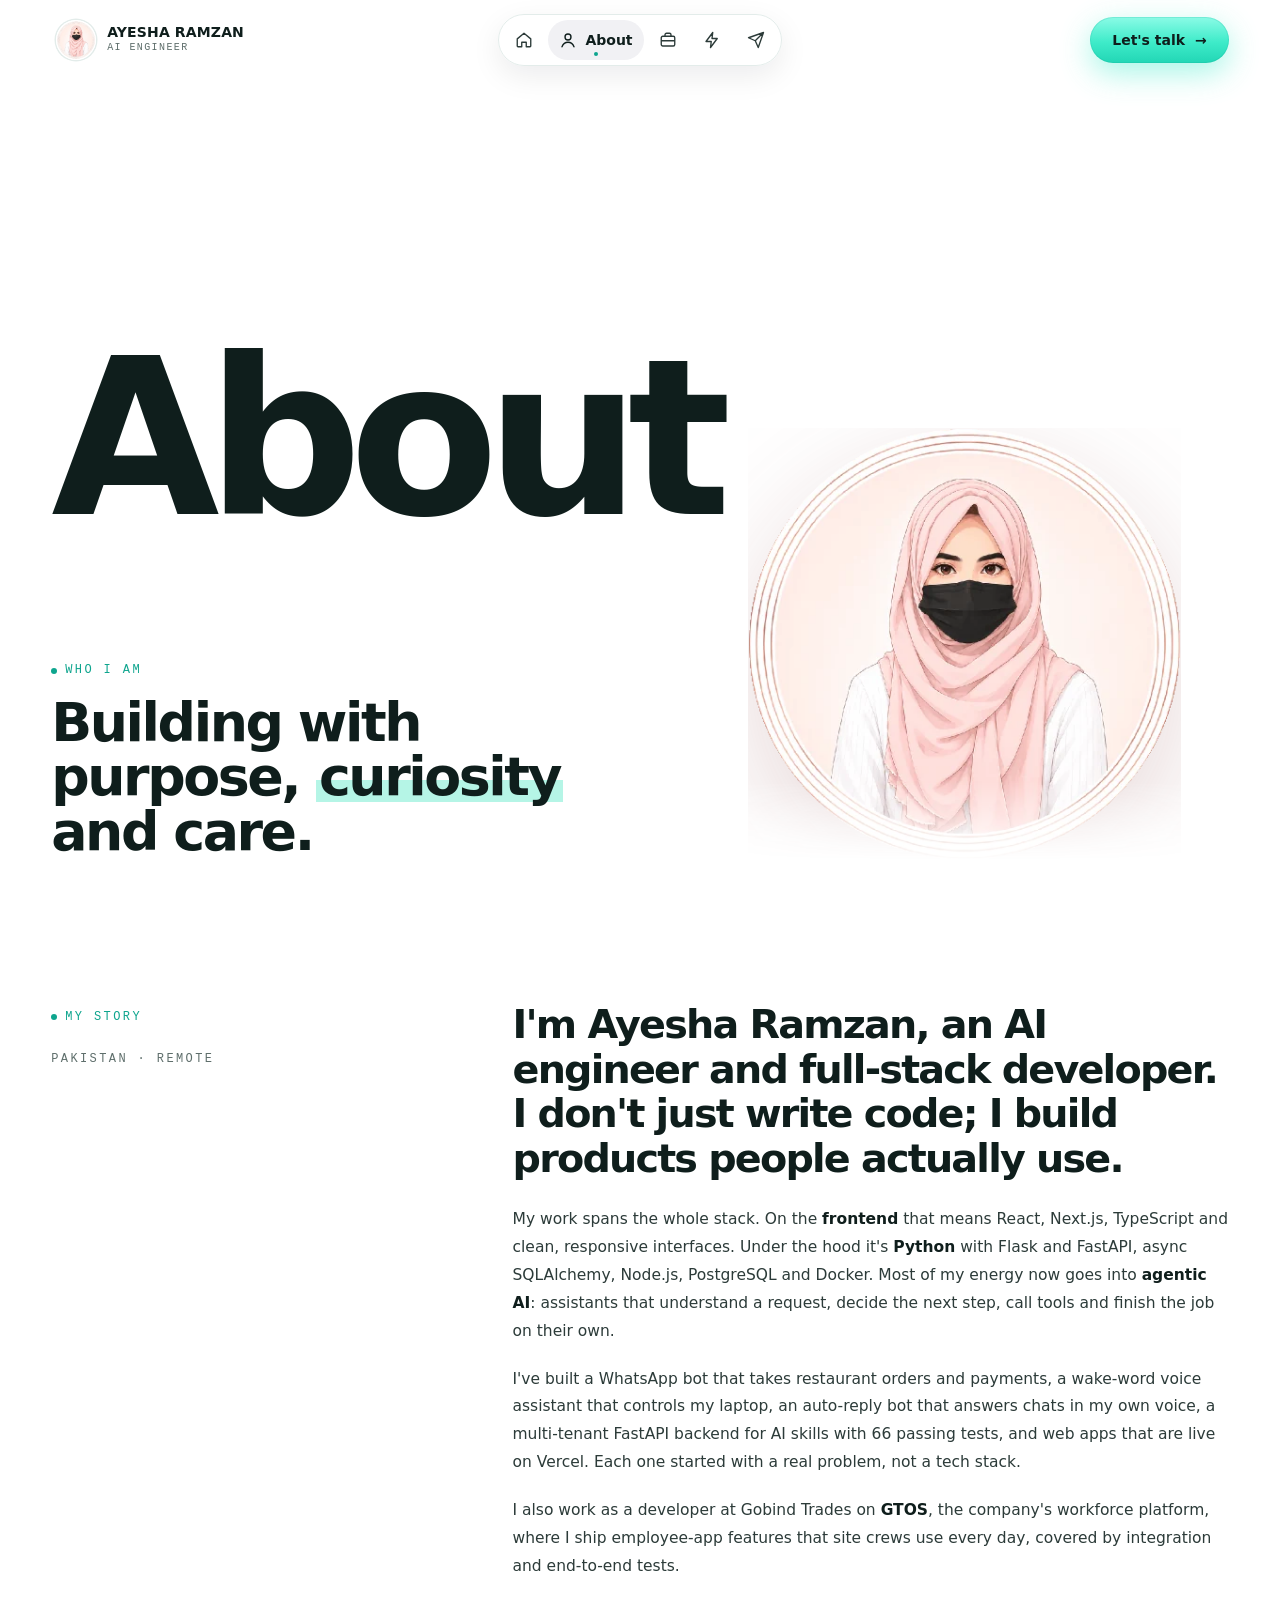
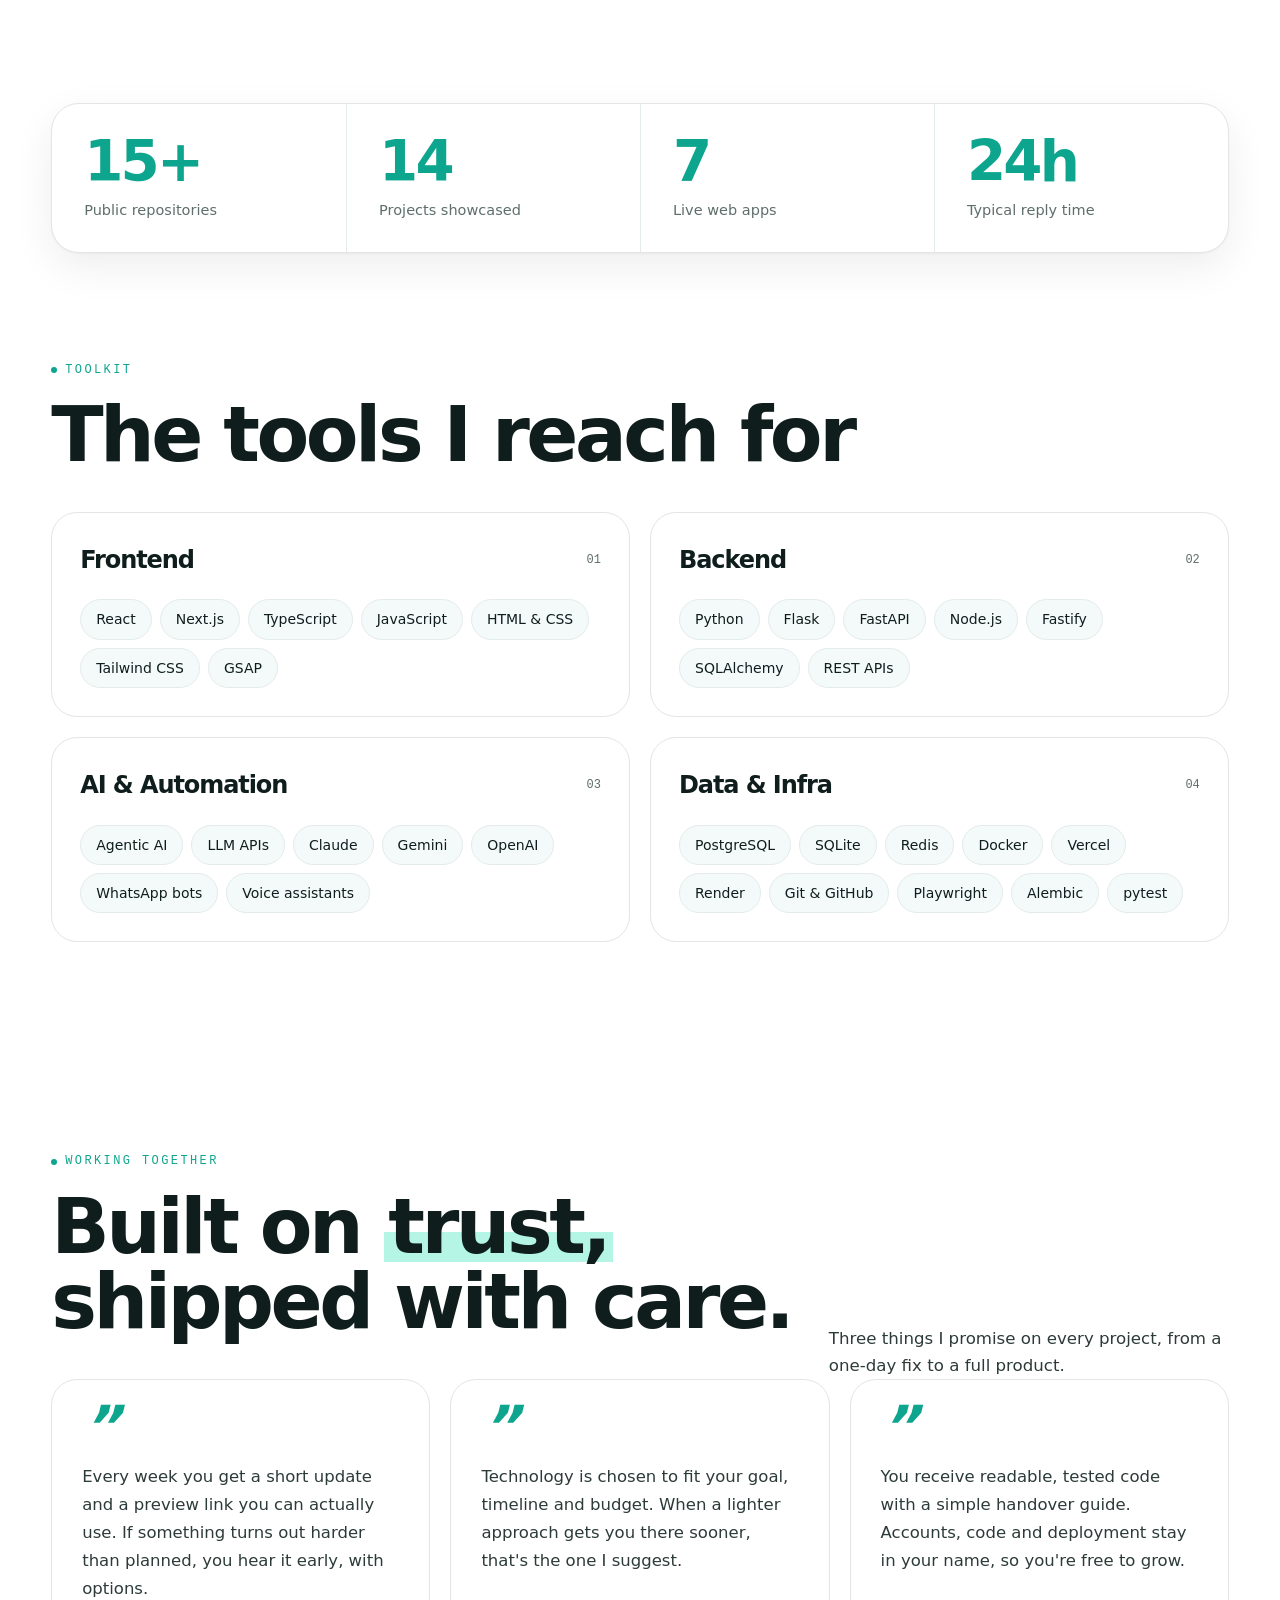
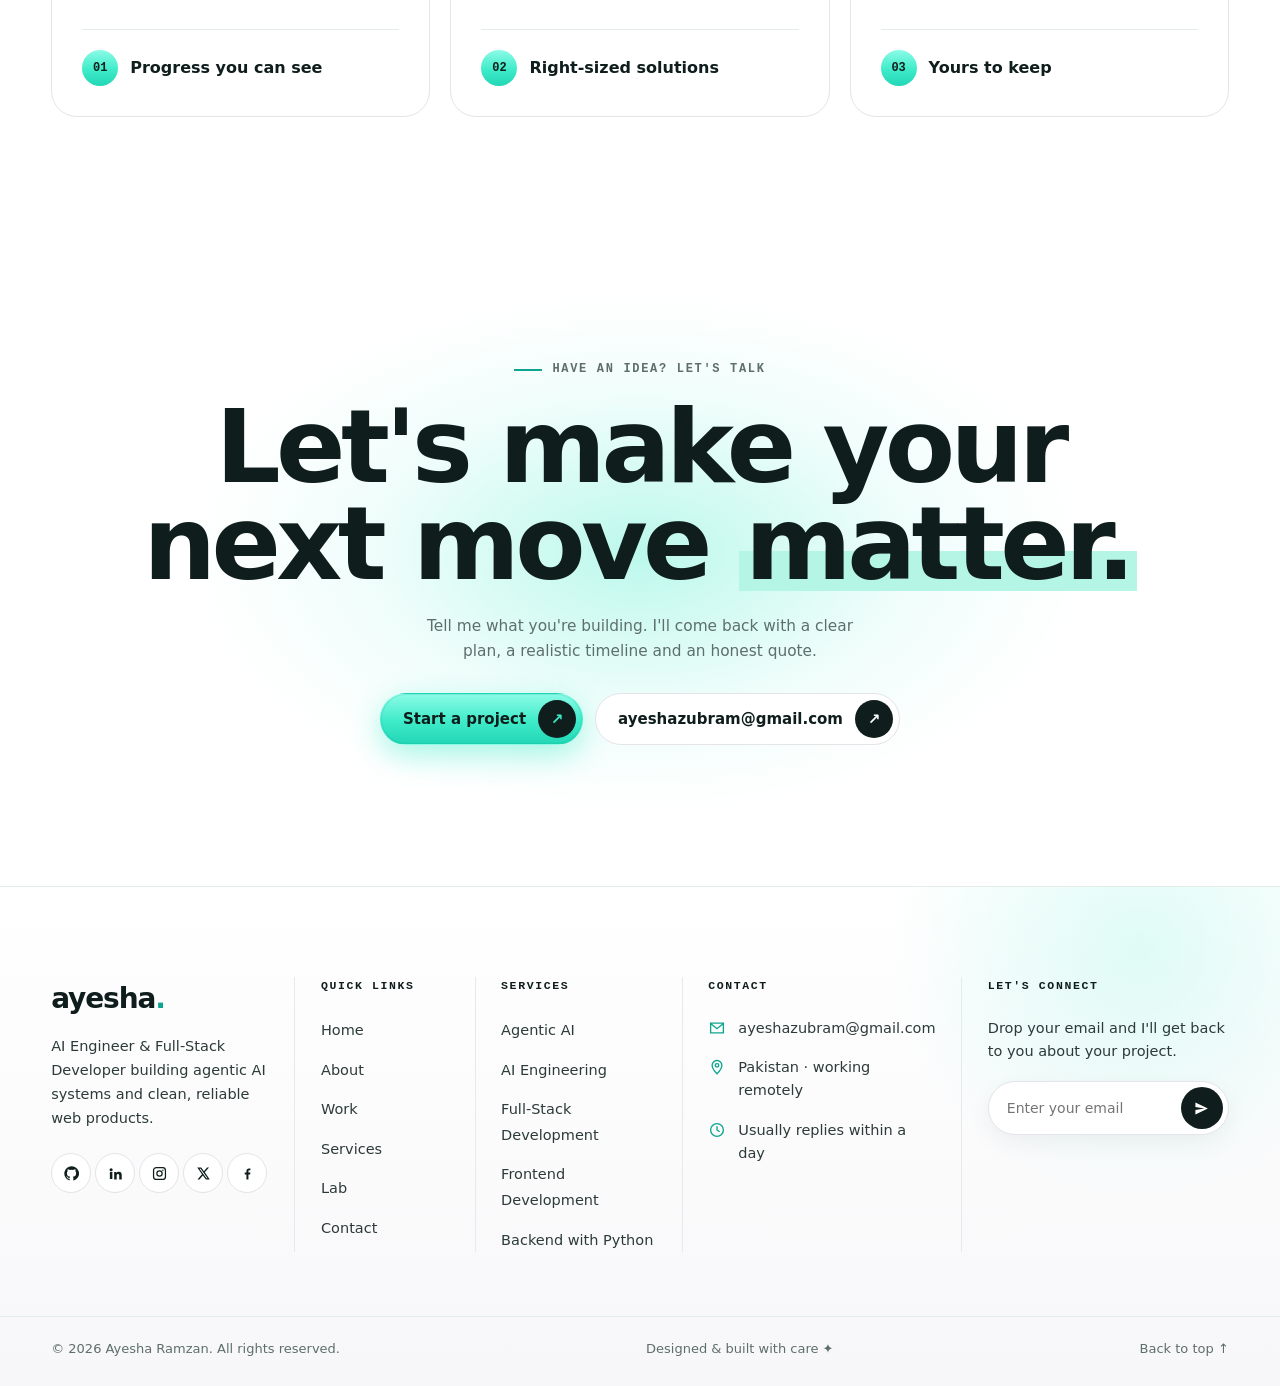
==== commit 5cc8f52c: "New palette: Electric Aqua glow" ====
--- a/about.html
+++ b/about.html
@@ -14,10 +14,10 @@
 <link rel="preconnect" href="https://fonts.gstatic.com" crossorigin>
 <link rel="preload" as="style" href="https://fonts.googleapis.com/css2?family=Roboto:wght@400;500;700;900&family=Roboto+Mono:wght@500&display=swap" onload="this.onload=null;this.rel='stylesheet'">
 <noscript><link rel="stylesheet" href="https://fonts.googleapis.com/css2?family=Roboto:wght@400;500;700;900&family=Roboto+Mono:wght@500&display=swap"></noscript>
-<link rel="stylesheet" href="styles.css?v=26">
+<link rel="stylesheet" href="styles.css?v=28">
 </head>
 <body>
-<svg class="arrow" viewBox="0 0 26 26" aria-hidden="true"><path d="M3 3 L23 13.6 L13.4 15.4 L8.6 23.4 Z" fill="#fff" stroke="#1F1B2E" stroke-width="2.4" stroke-linejoin="round"/></svg>
+<svg class="arrow" viewBox="0 0 26 26" aria-hidden="true"><path d="M3 3 L23 13.6 L13.4 15.4 L8.6 23.4 Z" fill="#fff" stroke="#0F1E1C" stroke-width="2.4" stroke-linejoin="round"/></svg>
 <svg class="sprite" width="0" height="0" aria-hidden="true">
   <symbol id="i-gh" viewBox="0 0 24 24"><path fill="currentColor" d="M12 .5a11.5 11.5 0 0 0-3.64 22.41c.58.1.79-.25.79-.56v-2c-3.2.7-3.88-1.37-3.88-1.37-.53-1.33-1.29-1.69-1.29-1.69-1.05-.72.08-.7.08-.7 1.16.08 1.77 1.19 1.77 1.19 1.03 1.77 2.71 1.26 3.37.96.1-.75.4-1.26.73-1.55-2.55-.29-5.24-1.28-5.24-5.69 0-1.26.45-2.28 1.19-3.09-.12-.29-.52-1.46.11-3.05 0 0 .97-.31 3.17 1.18a11 11 0 0 1 5.77 0c2.2-1.49 3.17-1.18 3.17-1.18.63 1.59.23 2.76.11 3.05.74.81 1.19 1.83 1.19 3.09 0 4.42-2.7 5.39-5.26 5.68.41.36.78 1.06.78 2.14v3.17c0 .31.21.67.8.56A11.5 11.5 0 0 0 12 .5Z"/></symbol>
   <symbol id="i-in" viewBox="0 0 24 24"><path fill="currentColor" d="M4.98 3.5a2.5 2.5 0 1 1 0 5 2.5 2.5 0 0 1 0-5ZM3 9.75h4v11H3v-11Zm6.5 0h3.83v1.5h.06c.53-1 1.84-2.06 3.79-2.06 4.05 0 4.8 2.67 4.8 6.13v6.43h-4v-5.7c0-1.36-.03-3.11-1.9-3.11-1.9 0-2.19 1.48-2.19 3v5.81h-4v-12Z"/></symbol>
@@ -151,6 +151,6 @@
   </div>
   <div class="wrap f-bottom"><span>© 2026 Ayesha Ramzan. All rights reserved.</span><span>Designed &amp; built with care ✦</span><a href="#">Back to top ↑</a></div>
 </footer>
-<script src="site.js?v=26" defer></script>
+<script src="site.js?v=27" defer></script>
 </body>
 </html>
--- a/styles.css
+++ b/styles.css
@@ -1,10 +1,10 @@
 :root{
   --bg:#F8F7F2; --bg-2:#EFEDE6; --card:#FFFFFF;
   --ink:#1F1B2E; --ink-2:#3A3834; --muted:#5C5954; --line:#E6E2D9;
-  --rose:#6B5BD6; --rose-d:#5243B8; --blush:#FCE4E7; --blush-2:#FDF1F2; --navy:#161211;
-  --marker:#FBC9AE; --sage:#6B5BD6; --lilac:#EFEDE6;
-  --red:linear-gradient(180deg,#8576F0 0%,#6B5BD6 55%,#5243B8 100%);
-  --aurora:radial-gradient(70% 55% at 50% 115%,rgba(107,91,214,.42),transparent 70%),radial-gradient(40% 40% at 0% 0%,rgba(240,138,93,.18),transparent 70%),linear-gradient(180deg,#1F1A2E 0%,#140F0E 100%);
+  --rose:#14B8A0; --rose-d:#0E8F7E; --blush:#FCE4E7; --blush-2:#FDF1F2; --navy:#161211;
+  --marker:#C4F7EC; --sage:#14B8A0; --lilac:#EFEDE6;
+  --red:linear-gradient(180deg,#3EEBC9 0%,#14B8A0 55%,#0E8F7E 100%);
+  --aurora:radial-gradient(70% 55% at 50% 115%,rgba(20,184,160,.42),transparent 70%),radial-gradient(40% 40% at 0% 0%,rgba(255,143,163,.18),transparent 70%),linear-gradient(180deg,#1F1A2E 0%,#140F0E 100%);
   --r:22px;
   --display:'Roboto',system-ui,sans-serif;
   --serif:'Roboto',system-ui,sans-serif;
@@ -50,7 +50,7 @@
 .dock a.active::after{content:'';position:absolute;left:50%;bottom:4px;width:4px;height:4px;border-radius:50%;background:var(--rose);transform:translateX(-50%)}
 .dock a.active span{display:inline}
 .nav-cta{justify-self:end}
-.nav-cta .btn{padding:12px 22px;background:var(--red);box-shadow:inset 0 1px 0 rgba(255,255,255,.25),0 10px 24px rgba(107,91,214,.35)}
+.nav-cta .btn{padding:12px 22px;background:var(--red);box-shadow:inset 0 1px 0 rgba(255,255,255,.25),0 10px 24px rgba(20,184,160,.35)}
 .nav-cta .btn:hover{background:var(--ink);box-shadow:0 8px 22px rgba(31,27,46,.25)}
 .btn{display:inline-flex;align-items:center;gap:10px;font-weight:700;font-size:14px;border-radius:999px;padding:12px 22px;transition:transform .25s,background .25s,color .25s,box-shadow .25s;white-space:nowrap}
 .btn-dark{background:var(--ink);color:#fff}
@@ -71,16 +71,16 @@
 .hero{position:relative;min-height:100svh;display:flex;align-items:center;padding:120px 0 70px;overflow:hidden}
 .hero-bg{position:absolute;inset:0;pointer-events:none;z-index:0}
 .blob{position:absolute;border-radius:50%;opacity:.85}
-.blob.b1{width:520px;height:520px;background:radial-gradient(circle,#ECE8FB 0%,transparent 68%);right:4%;top:8%}
+.blob.b1{width:520px;height:520px;background:radial-gradient(circle,#DDFBF4 0%,transparent 68%);right:4%;top:8%}
 .blob.b2{width:380px;height:380px;background:radial-gradient(circle,#F1F0EC 0%,transparent 68%);left:-6%;bottom:2%}
-.blob.b3{width:260px;height:260px;background:radial-gradient(circle,#FDEDE3 0%,transparent 68%);right:38%;bottom:-6%}
+.blob.b3{width:260px;height:260px;background:radial-gradient(circle,#FFF0F3 0%,transparent 68%);right:38%;bottom:-6%}
 .hero-grid{position:relative;z-index:1;display:grid;grid-template-columns:1.05fr 1fr;gap:clamp(24px,4vw,64px);align-items:center}
 .avail{display:inline-flex;align-items:center;gap:9px;padding:7px 14px 7px 10px;border-radius:999px;background:#fff;border:1px solid var(--line);font-size:13px;font-weight:600;color:var(--ink-2)}
 .dot{position:relative;width:8px;height:8px;border-radius:50%;background:#5FB37A}
 .dot::after{content:'';position:absolute;inset:0;border-radius:50%;background:rgba(95,179,122,.55);animation:ping 2s infinite}
 @keyframes shine{0%{background-position:100% 0}60%,100%{background-position:-50% 0}}
 @keyframes flow{to{background-position:-300% 0}}
-.contact .it,.services .it{color:#fff;background:linear-gradient(transparent 56%,rgba(107,91,214,.75) 56%,rgba(107,91,214,.75) 90%,transparent 90%)}
+.contact .it,.services .it{color:#fff;background:linear-gradient(transparent 56%,rgba(20,184,160,.75) 56%,rgba(20,184,160,.75) 90%,transparent 90%)}
 @keyframes ping{0%{transform:scale(1);opacity:.8}80%,100%{transform:scale(2.6);opacity:0}}
 .hero h1{font-family:var(--sans);font-weight:800;font-size:clamp(38px,4.6vw,68px);line-height:1.02;letter-spacing:-.04em;margin:20px 0 16px}
 
@@ -105,7 +105,7 @@
 .chip{position:absolute;z-index:4;display:flex;align-items:center;gap:8px;background:#fff;border:1px solid var(--line);border-radius:999px;padding:9px 14px;font-size:13px;font-weight:700;box-shadow:0 12px 30px rgba(31,26,34,.08);will-change:transform;white-space:nowrap}
 .chip i{width:26px;height:26px;border-radius:50%;display:grid;place-items:center;font-style:normal;font-size:13px}
 .chip.c1{left:-4%;top:22%}.chip.c1 i{background:var(--blush)}
-.chip.c2{right:-3%;top:40%}.chip.c2 i{background:#FDEDE3}
+.chip.c2{right:-3%;top:40%}.chip.c2 i{background:#FFF0F3}
 .chip.c3{left:-6%;bottom:2%}.chip.c3 i{background:#EDEDEF}
 .hint{position:absolute;right:2%;top:0;font-family:var(--serif);font-style:italic;font-size:15px;color:var(--muted);display:flex;align-items:center;gap:6px;transform:rotate(6deg)}
 .scroll-cue{position:absolute;left:50%;bottom:22px;transform:translateX(-50%);display:flex;flex-direction:column;align-items:center;gap:8px;font-size:11px;font-weight:700;letter-spacing:.2em;text-transform:uppercase;color:var(--muted);z-index:2}
@@ -118,7 +118,7 @@
 .marquee.alt{background:var(--marker);color:var(--ink);transform:rotate(1.2deg);margin-top:-46px;z-index:1}
 .mq-track{display:inline-flex;gap:38px;align-items:center;animation:mq 34s linear infinite;font-family:var(--display);font-size:clamp(18px,2vw,26px);letter-spacing:.04em;text-transform:uppercase}
 .marquee.alt .mq-track{animation-direction:reverse;animation-duration:40s}
-.mq-track em{font-style:normal;color:#6B5BD6}
+.mq-track em{font-style:normal;color:#14B8A0}
 .marquee.alt .mq-track em{color:var(--ink)}
 @keyframes mq{to{transform:translateX(-50%)}}
 
@@ -145,7 +145,7 @@
 .wb-row{display:flex;white-space:nowrap;font-family:var(--display);font-size:clamp(110px,19vw,300px);line-height:.86;text-transform:uppercase;will-change:transform}
 .wb-row span::before{content:attr(data-t)}
 .wb-row span{padding-right:.18em;color:rgba(31,27,46,.05)}
-.wb-row.r2 span{color:transparent;-webkit-text-stroke:1.5px rgba(107,91,214,.5)}
+.wb-row.r2 span{color:transparent;-webkit-text-stroke:1.5px rgba(20,184,160,.5)}
 .wb-row .in{display:flex;animation:mq 38s linear infinite}
 .wb-row.r2 .in{animation-direction:reverse;animation-duration:46s}
 .works-head{position:relative;z-index:1;display:flex;justify-content:space-between;align-items:end;gap:20px;margin-bottom:clamp(40px,6vw,80px);flex-wrap:wrap}
@@ -197,12 +197,12 @@
 .svc:hover h3,.svc.on h3{color:var(--rose);transform:translateX(8px)}
 .svc:hover .thumb,.svc.on .thumb{width:260px}
 
-.services .svc .n{color:#6B5BD6}
-.services .svc li::before{background:#6B5BD6}
-.services .svc:hover,.services .svc.on{border-color:#6B5BD6;background:rgba(107,91,214,.08)}
+.services .svc .n{color:#14B8A0}
+.services .svc li::before{background:#14B8A0}
+.services .svc:hover,.services .svc.on{border-color:#14B8A0;background:rgba(20,184,160,.08)}
 .services .svc:hover h3,.services .svc.on h3{color:var(--rose)}
-.contact .eyebrow::before{background:#6B5BD6}
-.contact .mail{border-bottom-color:#6B5BD6}
+.contact .eyebrow::before{background:#14B8A0}
+.contact .mail{border-bottom-color:#14B8A0}
 .contact .mail:hover{color:#FFFFFF}
 
 /* LAB */
@@ -221,7 +221,7 @@
 .typo b{font-family:var(--display);font-weight:400;font-size:clamp(34px,3.4vw,52px);line-height:.95;text-transform:uppercase}
 .typo small{font-size:12px;font-weight:700;letter-spacing:.14em;text-transform:uppercase}
 .typo.t1{background:linear-gradient(135deg,#E4E4E7,#F6F6F7)}
-.typo.t2{background:linear-gradient(135deg,#FDEDE3,#F4F4F5)}
+.typo.t2{background:linear-gradient(135deg,#FFF0F3,#F4F4F5)}
 .typo.t3{background:linear-gradient(135deg,#EDEDEF,#FAFAFA)}
 .wave{display:flex;gap:4px;align-items:center;height:40px}
 .wave i{width:5px;height:38px;border-radius:3px;background:var(--ink);transform-origin:center;animation:eq 1.1s ease-in-out infinite}
@@ -279,7 +279,7 @@
 
 /* FOOTER */
 .footer{background:linear-gradient(180deg,#FFFFFF 0%,#F3F1EA 100%);border-top:1px solid var(--line);padding:clamp(56px,7vw,90px) 0 26px;position:relative;overflow:hidden}
-.footer::before{content:'';position:absolute;width:520px;height:520px;border-radius:50%;background:radial-gradient(circle,#ECE8FB 0%,transparent 68%);right:-120px;top:-200px;opacity:.9}
+.footer::before{content:'';position:absolute;width:520px;height:520px;border-radius:50%;background:radial-gradient(circle,#DDFBF4 0%,transparent 68%);right:-120px;top:-200px;opacity:.9}
 .f-grid{position:relative;display:grid;grid-template-columns:1.35fr 1fr 1.15fr 1.3fr 1.35fr}
 .f-col{padding:0 clamp(16px,2vw,32px)}
 .f-col + .f-col{border-left:1px solid var(--line)}
@@ -317,7 +317,7 @@
 .brand b{font-weight:900;letter-spacing:.01em}
 /* numbered badges like the reference */
 .meta-card .mi{width:44px;height:44px;border-radius:13px;background:var(--ink);color:#fff;font-size:17px;font-weight:900;box-shadow:0 8px 18px rgba(31,27,46,.18)}
-.meta-card:nth-child(4) .mi{background:var(--red);box-shadow:0 8px 18px rgba(107,91,214,.3)}
+.meta-card:nth-child(4) .mi{background:var(--red);box-shadow:0 8px 18px rgba(20,184,160,.3)}
 .pcard,.lcard,.meta-card{border-radius:26px}
 .pill.live{background:var(--blush-2);border-color:var(--blush);color:var(--rose-d)}
 
@@ -391,17 +391,17 @@
 }
 
 /* ---------- shared: extra buttons + CTA band ---------- */
-.btn-red{background:var(--red);color:#fff;box-shadow:inset 0 1px 0 rgba(255,255,255,.25),0 10px 24px rgba(107,91,214,.3)}
-.btn-red:hover{transform:translateY(-2px);box-shadow:0 14px 30px rgba(107,91,214,.4)}
+.btn-red{background:var(--red);color:#fff;box-shadow:inset 0 1px 0 rgba(255,255,255,.25),0 10px 24px rgba(20,184,160,.3)}
+.btn-red:hover{transform:translateY(-2px);box-shadow:0 14px 30px rgba(20,184,160,.4)}
 .cta-band{padding:clamp(90px,11vw,160px) 0;text-align:center;position:relative;overflow:hidden}
-.cta-band::before{content:'';position:absolute;left:50%;top:50%;width:min(900px,120vw);height:520px;transform:translate(-50%,-50%);background:radial-gradient(closest-side,rgba(251,201,174,.45),transparent);pointer-events:none}
+.cta-band::before{content:'';position:absolute;left:50%;top:50%;width:min(900px,120vw);height:520px;transform:translate(-50%,-50%);background:radial-gradient(closest-side,rgba(196,247,236,.45),transparent);pointer-events:none}
 .cta-in{position:relative;display:flex;flex-direction:column;align-items:center}
 .cta-band h2{font-size:clamp(44px,8vw,120px);line-height:.95;margin:18px 0 22px}
 .cta-band p{max-width:460px;color:var(--muted);font-size:clamp(15px,1.2vw,17px)}
 .cta-btns{display:flex;gap:12px;flex-wrap:wrap;justify-content:center;margin-top:30px}
 .pill-btn{display:inline-flex;align-items:center;gap:12px;padding:6px 6px 6px 22px;border-radius:999px;border:1px solid var(--line);background:#fff;font-weight:700;font-size:15px;transition:transform .25s,box-shadow .25s}
 .pill-btn i{width:38px;height:38px;border-radius:50%;display:grid;place-items:center;font-style:normal;background:var(--ink);color:#fff;transition:transform .25s}
-.pill-btn.red{background:var(--red);border-color:transparent;color:#fff;box-shadow:0 12px 28px rgba(107,91,214,.3)}
+.pill-btn.red{background:var(--red);border-color:transparent;color:#fff;box-shadow:0 12px 28px rgba(20,184,160,.3)}
 .pill-btn.red i{background:#fff;color:var(--rose)}
 .pill-btn:hover{transform:translateY(-2px);box-shadow:0 14px 30px rgba(31,27,46,.12)}
 .pill-btn:hover i{transform:rotate(45deg)}
@@ -412,7 +412,7 @@
 .sp-label{display:inline-flex;align-items:center;gap:8px;font-family:var(--mono);font-size:12px;letter-spacing:.2em;text-transform:uppercase;color:var(--rose)}
 .sp-label::before{content:'';width:6px;height:6px;border-radius:50%;background:var(--rose)}
 .ab-hero{position:relative;min-height:calc(100svh - 110px);display:grid;grid-template-columns:1.1fr .9fr;align-items:end;gap:30px;padding-bottom:40px}
-.ab-hero::after{content:'';position:absolute;right:-6%;top:12%;width:62%;height:80%;background:radial-gradient(closest-side,rgba(251,201,174,.55),rgba(107,91,214,.08) 60%,transparent);z-index:-1;pointer-events:none}
+.ab-hero::after{content:'';position:absolute;right:-6%;top:12%;width:62%;height:80%;background:radial-gradient(closest-side,rgba(196,247,236,.55),rgba(20,184,160,.08) 60%,transparent);z-index:-1;pointer-events:none}
 .ab-title{font-size:clamp(90px,17vw,250px);line-height:.82;letter-spacing:-.06em!important;font-weight:900}
 .ab-who{margin-top:clamp(60px,10vw,140px)}
 .ab-who h2{font-size:clamp(34px,4.2vw,60px);line-height:1.02;margin-top:14px;max-width:560px}
@@ -462,13 +462,13 @@
 .fld>label,.fld>.lbl{font-size:14.5px;font-weight:500;color:var(--ink-2)}
 .fld input,.fld textarea{font:inherit;font-size:15.5px;color:var(--ink);background:#fff;border:1px solid var(--line);border-radius:14px;padding:15px 16px;outline:none;transition:border-color .2s,box-shadow .2s;width:100%}
 .fld textarea{min-height:140px;resize:vertical}
-.fld input:focus,.fld textarea:focus{border-color:var(--rose);box-shadow:0 0 0 4px rgba(107,91,214,.1)}
+.fld input:focus,.fld textarea:focus{border-color:var(--rose);box-shadow:0 0 0 4px rgba(20,184,160,.1)}
 .chips{display:flex;flex-wrap:wrap;gap:8px}
 .chips input{position:absolute;opacity:0;pointer-events:none}
 .chips label{padding:10px 16px;border:1px solid var(--line);border-radius:999px;background:#fff;font-size:14.5px;cursor:pointer;transition:background .2s,color .2s,border-color .2s}
 .chips input:checked+label{background:var(--ink);color:#fff;border-color:var(--ink)}
 .chips input:focus-visible+label{outline:2px solid var(--rose);outline-offset:2px}
-.f-send{width:100%;display:flex;align-items:center;justify-content:space-between;gap:12px;padding:8px 8px 8px 24px;border:0;border-radius:999px;background:var(--red);color:#fff;font:inherit;font-size:16px;font-weight:700;cursor:pointer;box-shadow:0 14px 30px rgba(107,91,214,.3);transition:transform .2s}
+.f-send{width:100%;display:flex;align-items:center;justify-content:space-between;gap:12px;padding:8px 8px 8px 24px;border:0;border-radius:999px;background:var(--red);color:#fff;font:inherit;font-size:16px;font-weight:700;cursor:pointer;box-shadow:0 14px 30px rgba(20,184,160,.3);transition:transform .2s}
 .f-send i{width:44px;height:44px;border-radius:50%;background:#fff;color:var(--rose);display:grid;place-items:center;font-style:normal}
 .f-send:hover{transform:translateY(-2px)}
 .f-note{margin-top:12px;font-size:13px;color:var(--muted);text-align:center}
@@ -528,7 +528,7 @@
 .cc-dots{display:flex;gap:5px;margin-bottom:8px}
 .cc-dots i{width:8px;height:8px;border-radius:50%;background:#FF5F57}.cc-dots i:nth-child(2){background:#FEBC2E}.cc-dots i:nth-child(3){background:#28C840}
 .code-card code{display:block;font-family:inherit}
-.code-card em{font-style:normal;color:#FBC9AE}.code-card s{text-decoration:none;color:#A5D6A7}.code-card u{text-decoration:none;color:#28C840}
+.code-card em{font-style:normal;color:#C4F7EC}.code-card s{text-decoration:none;color:#A5D6A7}.code-card u{text-decoration:none;color:#28C840}
 @keyframes floatc{0%,100%{transform:translateY(0)}50%{transform:translateY(-8px)}}
 .chip.c1{left:-12%;top:30%}
 @media (max-width:1100px){.side-meta{display:none}.code-card{left:-2%}.now-card{right:-2%}}
@@ -536,7 +536,7 @@
 
 /* ---------- multi-page ---------- */
 .pg-hero{display:grid;grid-template-columns:1.2fr .8fr;align-items:end;gap:40px;padding-top:clamp(40px,6vw,90px);padding-bottom:clamp(30px,4vw,60px);border-bottom:1px solid var(--line);position:relative}
-.pg-hero::after{content:'';position:absolute;right:0;top:-10%;width:50%;height:120%;background:radial-gradient(closest-side,rgba(251,201,174,.35),transparent);z-index:-1;pointer-events:none}
+.pg-hero::after{content:'';position:absolute;right:0;top:-10%;width:50%;height:120%;background:radial-gradient(closest-side,rgba(196,247,236,.35),transparent);z-index:-1;pointer-events:none}
 .pg-title{font-size:clamp(84px,15vw,220px);line-height:.82;letter-spacing:-.06em!important}
 .pg-meta h2{font-size:clamp(28px,3vw,44px);line-height:1.05;margin:12px 0 14px}
 .pg-meta p{color:var(--muted);font-size:clamp(15px,1.15vw,17px);max-width:420px}
@@ -568,7 +568,7 @@
 .ab2-points b{display:block;font-size:17px;font-weight:800;letter-spacing:-.01em}
 .ab2-points span{display:block;color:var(--muted);font-size:15px;margin-top:2px}
 .ab2-card{background:#fff;border:1px solid var(--line);border-radius:30px;padding:26px;box-shadow:0 30px 70px rgba(31,27,46,.08);position:relative}
-.ab2-card::before{content:'';position:absolute;inset:-14% -10% auto auto;width:70%;height:70%;background:radial-gradient(closest-side,rgba(251,201,174,.45),transparent);z-index:-1}
+.ab2-card::before{content:'';position:absolute;inset:-14% -10% auto auto;width:70%;height:70%;background:radial-gradient(closest-side,rgba(196,247,236,.45),transparent);z-index:-1}
 .ab2-top{display:flex;align-items:center;gap:14px;padding-bottom:20px;border-bottom:1px solid var(--line)}
 .ab2-top img{width:64px;height:64px;border-radius:50%;object-fit:cover;background:var(--blush-2);border:2px solid #fff;box-shadow:0 0 0 1px var(--line)}
 .ab2-top b{display:block;font-size:18px;font-weight:900;letter-spacing:-.02em}
@@ -596,7 +596,7 @@
 .pr-head p{color:var(--muted);font-size:clamp(15.5px,1.2vw,18px);max-width:380px;margin-bottom:28px}
 .pr-list{list-style:none;display:flex;flex-direction:column;gap:14px}
 .pr-list li{position:relative;display:grid;grid-template-columns:auto 1fr auto;gap:22px;align-items:start;padding:28px;background:#fff;border:1px solid var(--line);border-radius:26px;box-shadow:0 14px 40px rgba(31,27,46,.05);transition:transform .35s cubic-bezier(.2,.8,.2,1),box-shadow .35s,border-color .35s}
-.pr-list li:hover{transform:translateX(-6px);border-color:rgba(107,91,214,.35);box-shadow:0 22px 50px rgba(31,27,46,.09)}
+.pr-list li:hover{transform:translateX(-6px);border-color:rgba(20,184,160,.35);box-shadow:0 22px 50px rgba(31,27,46,.09)}
 .pr-n{font-size:clamp(34px,3.2vw,48px);font-weight:900;letter-spacing:-.06em;line-height:.9;color:transparent;-webkit-text-stroke:1.5px var(--rose)}
 .pr-list li:hover .pr-n{color:var(--rose)}
 .pr-list h3{font-size:clamp(18px,1.5vw,22px);margin-bottom:8px}
@@ -645,13 +645,13 @@
 .sk-head p{max-width:380px;color:var(--muted);font-size:clamp(15px,1.15vw,17px)}
 .sk-title{position:relative;font-size:clamp(36px,4.6vw,66px);line-height:1;margin-top:14px;z-index:0}
 .sk-title::before{content:attr(data-ghost);position:absolute;left:1.2em;top:-.08em;z-index:-1;font-size:1.7em;letter-spacing:-.06em;color:transparent;-webkit-text-stroke:1px rgba(31,27,46,.08);white-space:nowrap;pointer-events:none}
-.sk-title::after{content:'';display:block;width:120px;height:4px;border-radius:4px;margin-top:18px;background:linear-gradient(90deg,var(--rose) 60%,rgba(107,91,214,.2) 60%)}
+.sk-title::after{content:'';display:block;width:120px;height:4px;border-radius:4px;margin-top:18px;background:linear-gradient(90deg,var(--rose) 60%,rgba(20,184,160,.2) 60%)}
 .sk-grid{display:grid;grid-template-columns:1fr 1fr;column-gap:clamp(40px,6vw,90px);row-gap:28px}
 .sk-top{display:flex;justify-content:space-between;align-items:baseline;margin-bottom:10px}
 .sk-top span{font-size:clamp(15.5px,1.2vw,17.5px);font-weight:700;letter-spacing:-.01em}
 .sk-top b{font-family:var(--mono);font-size:13px;color:var(--rose)}
 .sk-bar{height:6px;border-radius:6px;background:var(--bg-2);overflow:hidden}
-.sk-bar i{display:block;height:100%;width:var(--v);border-radius:6px;background:linear-gradient(90deg,#5243B8,#8576F0);transform:scaleX(0);transform-origin:left;transition:transform 1.4s cubic-bezier(.16,1,.3,1)}
+.sk-bar i{display:block;height:100%;width:var(--v);border-radius:6px;background:linear-gradient(90deg,#0E8F7E,#3EEBC9);transform:scaleX(0);transform-origin:left;transition:transform 1.4s cubic-bezier(.16,1,.3,1)}
 .sk-grid.go .sk-bar i{transform:scaleX(1)}
 .sk-grid.go .sk:nth-child(n) .sk-bar i{transition-delay:calc(var(--d,0) * 1s)}
 .sk:nth-child(1),.sk:nth-child(2){--d:0}.sk:nth-child(3),.sk:nth-child(4){--d:.08}.sk:nth-child(5),.sk:nth-child(6){--d:.16}.sk:nth-child(7),.sk:nth-child(8){--d:.24}.sk:nth-child(9),.sk:nth-child(10){--d:.32}.sk:nth-child(11),.sk:nth-child(12){--d:.4}
@@ -673,13 +673,13 @@
 .stats-card .stat+.stat{border-left:1px solid var(--line)}
 .stats-card .stat b{color:var(--ink)}
 .stats-card .stat:first-child b{color:var(--rose)}
-.glow{position:absolute;left:12%;right:12%;top:6%;aspect-ratio:1;border-radius:50%;background:radial-gradient(circle,rgba(133,118,240,.28) 0%,rgba(251,201,174,.25) 40%,transparent 70%);filter:blur(10px);z-index:0}
+.glow{position:absolute;left:12%;right:12%;top:6%;aspect-ratio:1;border-radius:50%;background:radial-gradient(circle,rgba(62,235,201,.28) 0%,rgba(196,247,236,.25) 40%,transparent 70%);filter:blur(10px);z-index:0}
 .orbit{position:absolute;border-radius:50%;pointer-events:none;z-index:0}
 .orbit.o1{inset:-1% 1% 13% 1%;border:1px solid rgba(31,27,46,.12);animation:spin 26s linear infinite}
-.orbit.o2{inset:-7% -5% 7% -5%;border:1px dashed rgba(107,91,214,.28);animation:spin 40s linear infinite reverse}
-.orbit i{position:absolute;width:10px;height:10px;border-radius:50%;background:var(--rose);box-shadow:0 0 0 5px rgba(107,91,214,.14);top:50%;left:-5px;margin-top:-5px}
+.orbit.o2{inset:-7% -5% 7% -5%;border:1px dashed rgba(20,184,160,.28);animation:spin 40s linear infinite reverse}
+.orbit i{position:absolute;width:10px;height:10px;border-radius:50%;background:var(--rose);box-shadow:0 0 0 5px rgba(20,184,160,.14);top:50%;left:-5px;margin-top:-5px}
 .orbit.o2 i{width:8px;height:8px;background:var(--ink);box-shadow:0 0 0 4px rgba(31,27,46,.1);left:auto;right:-4px}
-.orbit.o2 i+i{top:-4px;left:50%;right:auto;margin:0 0 0 -4px;background:#FBC9AE;box-shadow:0 0 0 4px rgba(251,201,174,.25)}
+.orbit.o2 i+i{top:-4px;left:50%;right:auto;margin:0 0 0 -4px;background:#C4F7EC;box-shadow:0 0 0 4px rgba(196,247,236,.25)}
 .face{z-index:1}
 .spin-badge{position:absolute;z-index:5;right:-2%;top:-2%;width:118px;height:118px;border-radius:50%;background:var(--ink);color:#fff;display:grid;place-items:center;box-shadow:0 18px 40px rgba(31,27,46,.25);transition:transform .4s cubic-bezier(.2,.8,.2,1)}
 .spin-badge svg{position:absolute;inset:0;width:100%;height:100%;animation:spin 18s linear infinite}
@@ -715,12 +715,12 @@
   box-shadow:0 1px 0 rgba(255,255,255,.9) inset,0 -2px 0 rgba(31,27,46,.06) inset,0 18px 34px -10px rgba(31,27,46,.28),0 4px 10px rgba(31,27,46,.06);
   transform-style:preserve-3d;white-space:nowrap;animation:tagfloat 6s ease-in-out infinite}
 .tag3d::after{content:'';position:absolute;left:10%;right:10%;bottom:-14px;height:10px;border-radius:50%;background:radial-gradient(closest-side,rgba(31,27,46,.22),transparent);filter:blur(3px);transform:translateZ(-20px)}
-.t3-dot{width:9px;height:9px;border-radius:50%;background:var(--red);box-shadow:0 0 0 4px rgba(107,91,214,.13),0 0 12px rgba(133,118,240,.6)}
+.t3-dot{width:9px;height:9px;border-radius:50%;background:var(--red);box-shadow:0 0 0 4px rgba(20,184,160,.13),0 0 12px rgba(62,235,201,.6)}
 .tag3d.t1{left:-6%;top:28%;--ry:18deg;--rx:6deg}
 .tag3d.t2{right:-4%;top:44%;--ry:-18deg;--rx:4deg;animation-delay:-2s}
 .tag3d.t2 .t3-dot{background:var(--ink);box-shadow:0 0 0 4px rgba(31,27,46,.1)}
 .tag3d.t3{left:-2%;bottom:8%;--ry:14deg;--rx:-6deg;animation-delay:-4s}
-.tag3d.t3 .t3-dot{background:#FBC9AE;box-shadow:0 0 0 4px rgba(251,201,174,.3)}
+.tag3d.t3 .t3-dot{background:#C4F7EC;box-shadow:0 0 0 4px rgba(196,247,236,.3)}
 @keyframes tagfloat{0%,100%{transform:translate3d(var(--px),var(--py),0) rotateY(var(--ry)) rotateX(var(--rx))}50%{transform:translate3d(var(--px),calc(var(--py) - 9px),0) rotateY(var(--ry)) rotateX(var(--rx))}}
 @media (max-width:640px){.tag3d{font-size:12.5px;padding:9px 14px 9px 11px}.tag3d.t1{left:0}.tag3d.t2{right:0}}
 @media (prefers-reduced-motion:reduce){.tag3d{animation:none;transform:rotateY(var(--ry)) rotateX(var(--rx))}}
@@ -744,32 +744,88 @@
 
 /* ---------- palette: Iris & Apricot ---------- */
 :root{
-  --ink:#1F1B2E; --ink-2:#3B3650; --muted:#686379; --line:#E8E6F0; --bg:#FFFFFF; --bg-2:#F4F3F9;
-  --rose:#6B5BD6; --rose-d:#5243B8; --blush:#E6E1FB; --blush-2:#F3F1FD; --navy:#1A1626;
-  --marker:#FCD3BC; --sage:#F08A5D;
-  --red:linear-gradient(180deg,#8576F0 0%,#6B5BD6 55%,#5243B8 100%);
-  --aurora:radial-gradient(70% 55% at 50% 115%,rgba(107,91,214,.45),transparent 70%),radial-gradient(40% 40% at 100% 0%,rgba(240,138,93,.22),transparent 70%),linear-gradient(180deg,#1F1A2E 0%,#151221 100%);
-}
-::selection{background:#6B5BD6;color:#fff}
-.ab2-facts div,.ab2-tags span,.hero-stack li,.tk li,.chips label,.fld input,.fld textarea,.stack-chips span{background:#F6F5FB}
-.blob.b1{background:radial-gradient(circle,#ECE8FB 0%,transparent 68%)!important}
-.blob.b2{background:radial-gradient(circle,#FDEDE3 0%,transparent 68%)!important}
+  --ink:#1F1B2E; --ink-2:#3B3650; --muted:#686379; --line:#E8E6F0; --bg:#FFFFFF; --bg-2:#F2F8F7;
+  --rose:#14B8A0; --rose-d:#0E8F7E; --blush:#D6F8F0; --blush-2:#EEFCF9; --navy:#1A1626;
+  --marker:#C4F7EC; --sage:#FF8FA3;
+  --red:linear-gradient(180deg,#3EEBC9 0%,#14B8A0 55%,#0E8F7E 100%);
+  --aurora:radial-gradient(70% 55% at 50% 115%,rgba(20,184,160,.45),transparent 70%),radial-gradient(40% 40% at 100% 0%,rgba(255,143,163,.22),transparent 70%),linear-gradient(180deg,#1F1A2E 0%,#151221 100%);
+}
+::selection{background:#14B8A0;color:#fff}
+.ab2-facts div,.ab2-tags span,.hero-stack li,.tk li,.chips label,.fld input,.fld textarea,.stack-chips span{background:#F4FAF9}
+.blob.b1{background:radial-gradient(circle,#DDFBF4 0%,transparent 68%)!important}
+.blob.b2{background:radial-gradient(circle,#FFF0F3 0%,transparent 68%)!important}
 .blob.b3{background:radial-gradient(circle,#E9F4F1 0%,transparent 68%)!important}
-.glow{background:radial-gradient(circle,rgba(133,118,240,.26) 0%,rgba(252,211,188,.32) 42%,transparent 70%)}
-.orbit.o2 i+i{background:#F08A5D;box-shadow:0 0 0 4px rgba(240,138,93,.22)}
-.tag3d.t1 .t3-dot{background:#6B5BD6;box-shadow:0 0 0 4px rgba(107,91,214,.15),0 0 12px rgba(133,118,240,.6)}
+.glow{background:radial-gradient(circle,rgba(62,235,201,.26) 0%,rgba(196,247,236,.32) 42%,transparent 70%)}
+.orbit.o2 i+i{background:#FF8FA3;box-shadow:0 0 0 4px rgba(255,143,163,.22)}
+.tag3d.t1 .t3-dot{background:#14B8A0;box-shadow:0 0 0 4px rgba(20,184,160,.15),0 0 12px rgba(62,235,201,.6)}
 .marquee{background:#1F1A2E}
-.marquee.alt{background:#FCD3BC;color:#1F1B2E}
-.mq-track em{color:#8576F0}
-.marquee.alt .mq-track em{color:#6B5BD6}
-.ab2-card::before,.pg-hero::after,.ab-hero::after,.cta-band::before{background:radial-gradient(closest-side,rgba(133,118,240,.22),rgba(252,211,188,.2) 55%,transparent)}
-.footer::before{background:radial-gradient(circle,#ECE8FB 0%,transparent 68%)}
-.services .svc .n,.services .svc li::before{color:#A99DF7;background:none}
-.services .svc li::before{background:#A99DF7}
-.services .svc:hover,.services .svc.on{border-color:#8576F0;background:rgba(133,118,240,.08)}
-.services .svc:hover h3,.services .svc.on h3{color:#C9C1FF}
-.svc-marquee .t b{color:#F08A5D}
-.contact .it,.services .it{color:#fff;background:linear-gradient(transparent 56%,rgba(133,118,240,.75) 56%,rgba(133,118,240,.75) 90%,transparent 90%)}
-.wb-row.r2 span{-webkit-text-stroke:1.5px rgba(107,91,214,.4)}
-.pr-n{-webkit-text-stroke:1.5px #6B5BD6}
+.marquee.alt{background:#C4F7EC;color:#1F1B2E}
+.mq-track em{color:#3EEBC9}
+.marquee.alt .mq-track em{color:#14B8A0}
+.ab2-card::before,.pg-hero::after,.ab-hero::after,.cta-band::before{background:radial-gradient(closest-side,rgba(62,235,201,.22),rgba(196,247,236,.2) 55%,transparent)}
+.footer::before{background:radial-gradient(circle,#DDFBF4 0%,transparent 68%)}
+.services .svc .n,.services .svc li::before{color:#7CF8E0;background:none}
+.services .svc li::before{background:#7CF8E0}
+.services .svc:hover,.services .svc.on{border-color:#3EEBC9;background:rgba(62,235,201,.08)}
+.services .svc:hover h3,.services .svc.on h3{color:#B8FFF0}
+.svc-marquee .t b{color:#FF8FA3}
+.contact .it,.services .it{color:#fff;background:linear-gradient(transparent 56%,rgba(62,235,201,.75) 56%,rgba(62,235,201,.75) 90%,transparent 90%)}
+.wb-row.r2 span{-webkit-text-stroke:1.5px rgba(20,184,160,.4)}
+.pr-n{-webkit-text-stroke:1.5px #14B8A0}
 .reveal-text .w{color:color-mix(in srgb,var(--ink) calc(55% + var(--t) * 45%),#A5A1B5)}
+
+
+/* ---------- palette: Electric Aqua glow ---------- */
+:root{
+  --ink:#0F1E1C; --ink-2:#2C3B39; --muted:#5E6E6B; --line:#E3ECEA; --bg:#FFFFFF; --bg-2:#F2F8F7;
+  --rose:#0EA58E; --rose-d:#0B8574; --blush:#D6F8F0; --blush-2:#EEFCF9; --navy:#0D1A19;
+  --marker:#B5F5E6; --sage:#FF8FA3; --aqua:#3EEBC9;
+  --red:linear-gradient(180deg,#8BFBE6 0%,#3EEBC9 55%,#22D6B5 100%);
+  --aurora:radial-gradient(70% 60% at 50% 115%,rgba(62,235,201,.38),transparent 70%),radial-gradient(40% 40% at 100% 0%,rgba(62,235,201,.14),transparent 70%),linear-gradient(180deg,#10201E 0%,#0A1514 100%);
+}
+::selection{background:#3EEBC9;color:#0F1E1C}
+/* bright aqua buttons with dark text, like a neon key */
+.btn-red,.nav-cta .btn,.pill-btn.red,.f-send{color:#0F1E1C!important;box-shadow:0 0 0 1px rgba(14,165,142,.18) inset,0 10px 30px rgba(62,235,201,.45)!important}
+.btn-dark:hover,.f-form button:hover{background:var(--red);color:#0F1E1C}
+.nav-cta .btn:hover{background:var(--ink);color:#fff!important}
+.pill-btn.red i,.f-send i{background:var(--ink);color:#3EEBC9}
+.faq-go,.meta-card:nth-child(4) .mi,.proc-step:last-child i,.trust .t-foot i,.meta-card .mi,.proc-step i{color:#0F1E1C}
+.meta-card .mi,.proc-step i{background:var(--ink);color:#fff}
+.meta-card:nth-child(4) .mi,.proc-step:last-child i,.trust .t-foot i{background:var(--red);color:#0F1E1C}
+.faq-go{background:var(--red);color:#0F1E1C}
+.faq-item[open] .fq-ic{background:var(--red)}
+.faq-item[open] .fq-ic::before,.faq-item[open] .fq-ic::after{background:#0F1E1C}
+.spin-badge span{background:var(--red);color:#0F1E1C}
+.loader .l-count{color:#0EA58E}
+/* the glow: big soft aqua light behind the portrait, like the reference */
+.glow{left:-8%;right:-8%;top:-6%;background:radial-gradient(circle,rgba(62,235,201,.62) 0%,rgba(62,235,201,.32) 30%,rgba(139,251,230,.12) 52%,transparent 70%);filter:blur(18px)}
+.hero .blob.b1{background:radial-gradient(circle,rgba(62,235,201,.28) 0%,transparent 68%)!important;width:760px;height:760px}
+.hero .blob.b2{background:radial-gradient(circle,#E9FBF7 0%,transparent 68%)!important}
+.hero .blob.b3{background:radial-gradient(circle,rgba(255,143,163,.14) 0%,transparent 68%)!important}
+.orbit.o2{border-color:rgba(14,165,142,.35)}
+.orbit i{background:#3EEBC9;box-shadow:0 0 0 5px rgba(62,235,201,.2),0 0 18px rgba(62,235,201,.9)}
+.tag3d.t1 .t3-dot{background:#3EEBC9;box-shadow:0 0 0 4px rgba(62,235,201,.2),0 0 14px rgba(62,235,201,.9)}
+.it{color:inherit}
+.hero h1 .rot b{background:linear-gradient(transparent 58%,#B5F5E6 58%,#B5F5E6 92%,transparent 92%)}
+.stats-card .stat:first-child b,.ab2-facts b,.statbar b{color:#0EA58E}
+.marquee{background:#0F1E1C}
+.marquee.alt{background:#B5F5E6;color:#0F1E1C}
+.mq-track em{color:#3EEBC9}
+.marquee.alt .mq-track em{color:#0EA58E}
+.services .svc .n{color:#3EEBC9}.services .svc li::before{background:#3EEBC9}
+.services .svc:hover,.services .svc.on{border-color:#3EEBC9;background:rgba(62,235,201,.07)}
+.services .svc:hover h3,.services .svc.on h3{color:#8BFBE6}
+.svc-marquee .t b{color:#3EEBC9}
+.contact .it,.services .it{background:linear-gradient(transparent 56%,rgba(62,235,201,.55) 56%,rgba(62,235,201,.55) 90%,transparent 90%)}
+.ab2-card::before,.pg-hero::after,.ab-hero::after,.cta-band::before{background:radial-gradient(closest-side,rgba(62,235,201,.35),rgba(62,235,201,.08) 60%,transparent)}
+.footer::before{background:radial-gradient(circle,rgba(62,235,201,.18) 0%,transparent 68%)}
+.trail{background:#fff}
+.pr-n{-webkit-text-stroke:1.5px #0EA58E}
+.pr-list li:hover .pr-n{color:#0EA58E}
+.pr-list li:hover{border-color:rgba(14,165,142,.4)}
+.wb-row.r2 span{-webkit-text-stroke:1.5px rgba(14,165,142,.4)}
+.reveal-text .w{color:color-mix(in srgb,var(--ink) calc(55% + var(--t) * 45%),#9FB0AC)}
+.dock a.active::after{background:#0EA58E}
+.glow{left:-22%;right:-22%;top:-18%;background:radial-gradient(circle,rgba(62,235,201,.85) 0%,rgba(62,235,201,.55) 26%,rgba(139,251,230,.25) 46%,transparent 66%);filter:blur(24px)}
+.hero .blob.b1{background:radial-gradient(circle,rgba(62,235,201,.42) 0%,rgba(62,235,201,.12) 45%,transparent 70%)!important;width:980px;height:980px;right:-6%;top:-12%}
+@media (max-width:640px){.glow{left:-10%;right:-10%;top:-8%}}
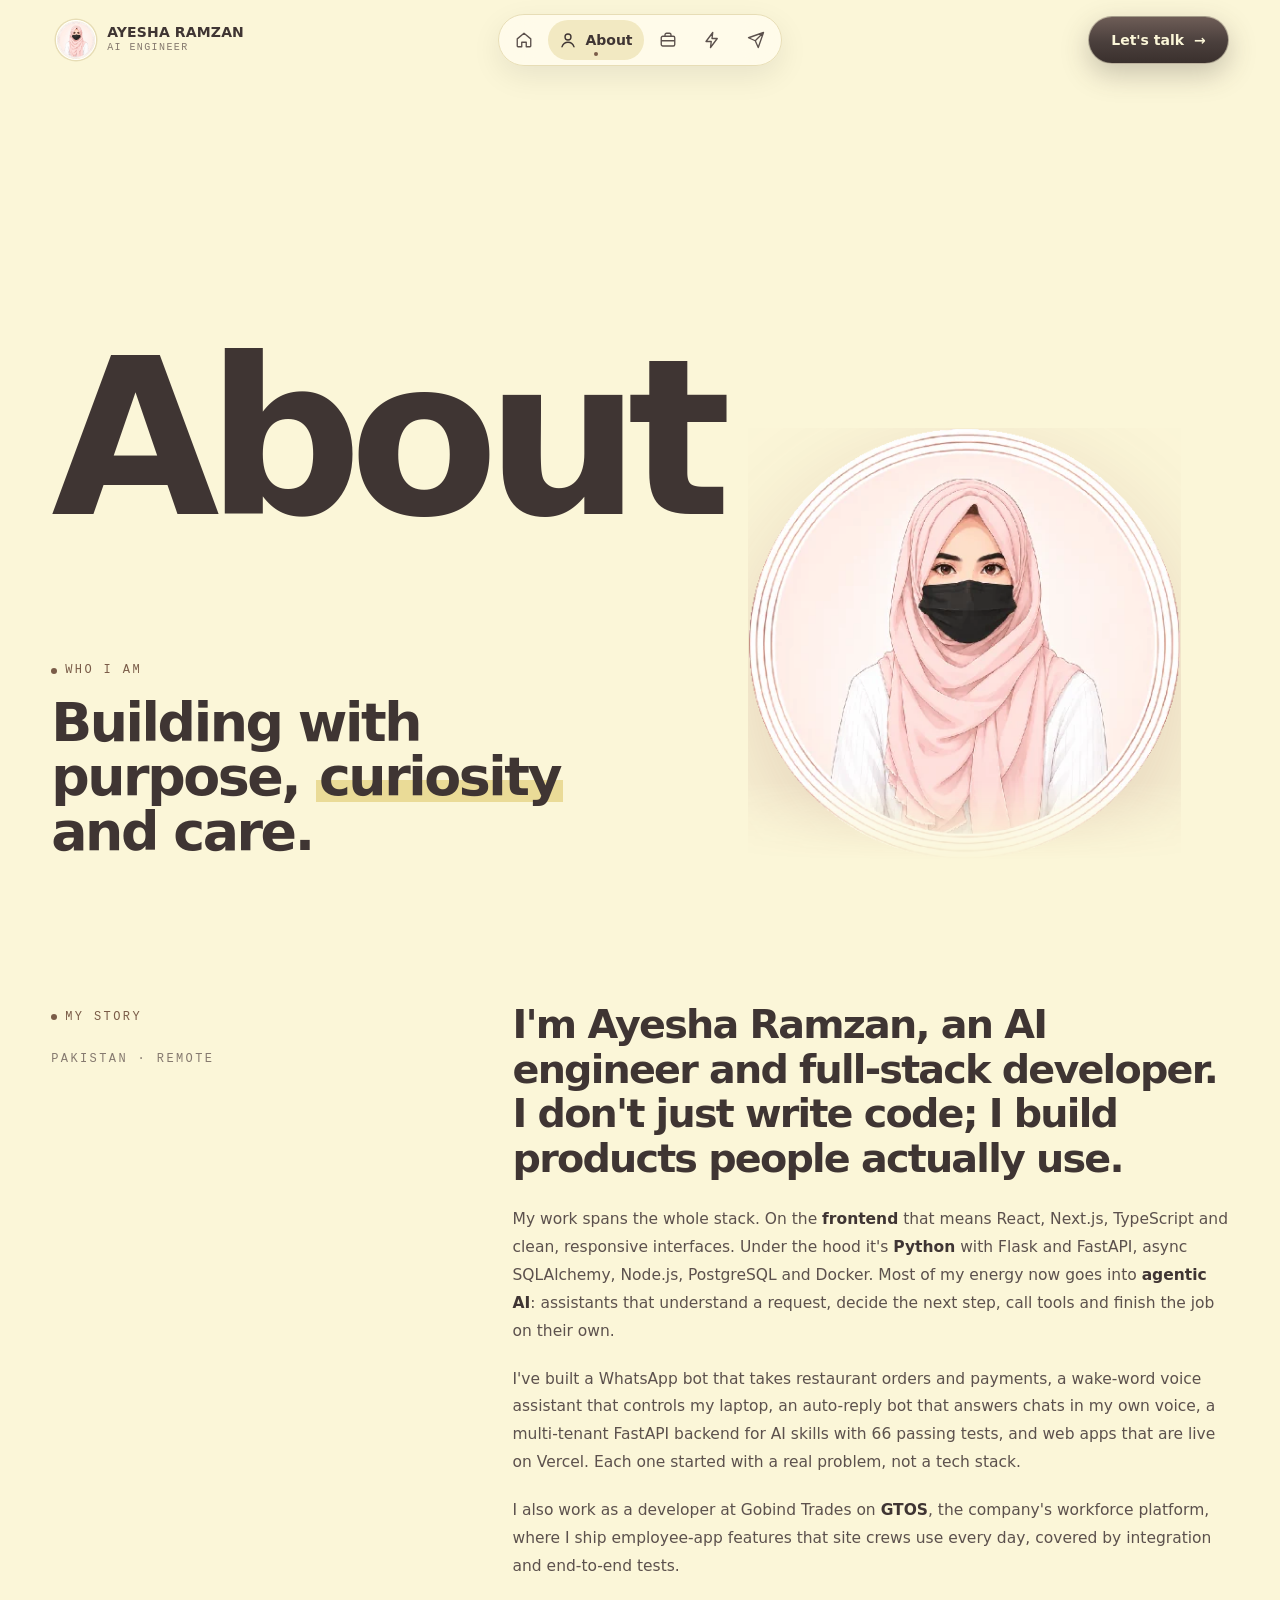
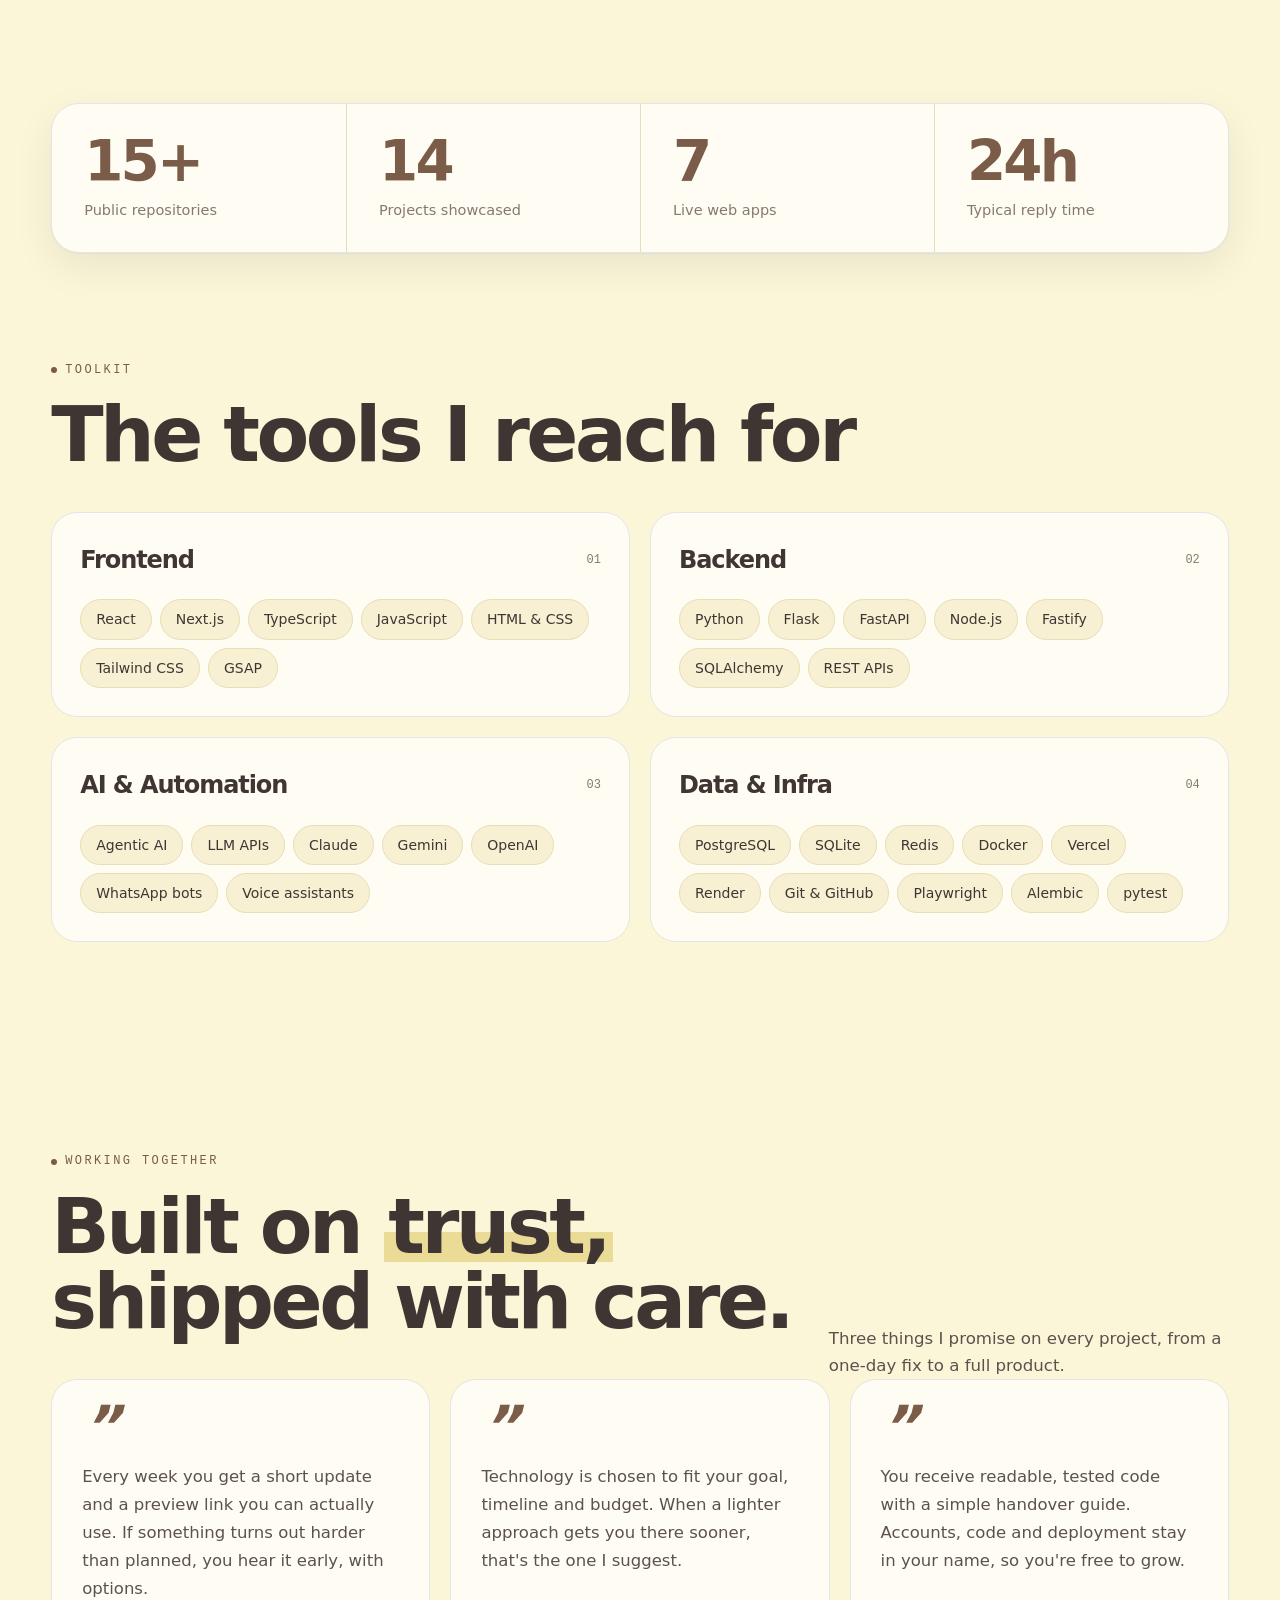
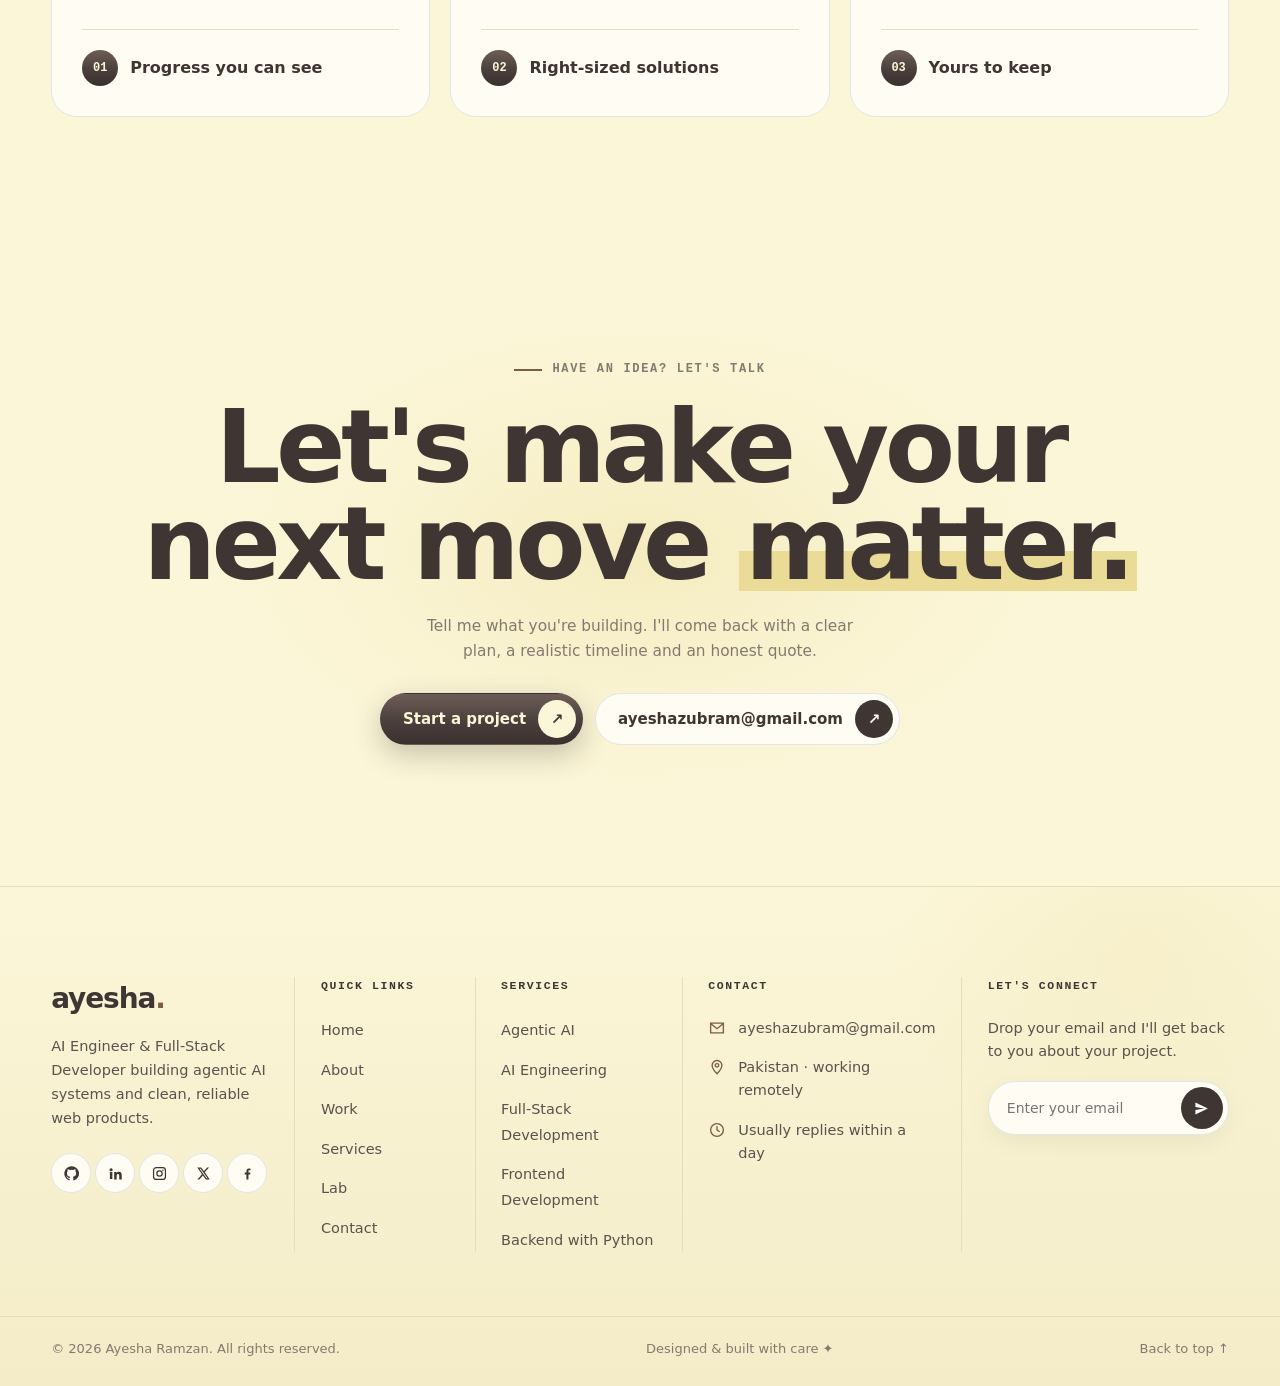
==== commit a26341f7: "New palette: Butter & Cocoa" ====
--- a/about.html
+++ b/about.html
@@ -5,7 +5,7 @@
 <meta name="viewport" content="width=device-width, initial-scale=1.0">
 <meta http-equiv="Content-Security-Policy" content="default-src 'self'; script-src 'self' 'unsafe-inline' https://cdnjs.cloudflare.com; style-src 'self' 'unsafe-inline' https://fonts.googleapis.com; font-src https://fonts.gstatic.com; img-src 'self' data:; media-src 'self'; connect-src 'self'; object-src 'none'; base-uri 'self'; form-action 'none'; upgrade-insecure-requests">
 <meta name="referrer" content="strict-origin-when-cross-origin">
-<meta name="theme-color" content="#FFFFFF">
+<meta name="theme-color" content="#FBF6D8">
 <title>About — Ayesha Ramzan</title>
 <meta name="description" content="About Ayesha Ramzan, AI Engineer and Full-Stack Developer: story, toolkit and how she works.">
 <link rel="canonical" href="https://ayesha-ramzan.vercel.app/about.html">
@@ -14,10 +14,10 @@
 <link rel="preconnect" href="https://fonts.gstatic.com" crossorigin>
 <link rel="preload" as="style" href="https://fonts.googleapis.com/css2?family=Roboto:wght@400;500;700;900&family=Roboto+Mono:wght@500&display=swap" onload="this.onload=null;this.rel='stylesheet'">
 <noscript><link rel="stylesheet" href="https://fonts.googleapis.com/css2?family=Roboto:wght@400;500;700;900&family=Roboto+Mono:wght@500&display=swap"></noscript>
-<link rel="stylesheet" href="styles.css?v=28">
+<link rel="stylesheet" href="styles.css?v=30">
 </head>
 <body>
-<svg class="arrow" viewBox="0 0 26 26" aria-hidden="true"><path d="M3 3 L23 13.6 L13.4 15.4 L8.6 23.4 Z" fill="#fff" stroke="#0F1E1C" stroke-width="2.4" stroke-linejoin="round"/></svg>
+<svg class="arrow" viewBox="0 0 26 26" aria-hidden="true"><path d="M3 3 L23 13.6 L13.4 15.4 L8.6 23.4 Z" fill="#fff" stroke="#3A302D" stroke-width="2.4" stroke-linejoin="round"/></svg>
 <svg class="sprite" width="0" height="0" aria-hidden="true">
   <symbol id="i-gh" viewBox="0 0 24 24"><path fill="currentColor" d="M12 .5a11.5 11.5 0 0 0-3.64 22.41c.58.1.79-.25.79-.56v-2c-3.2.7-3.88-1.37-3.88-1.37-.53-1.33-1.29-1.69-1.29-1.69-1.05-.72.08-.7.08-.7 1.16.08 1.77 1.19 1.77 1.19 1.03 1.77 2.71 1.26 3.37.96.1-.75.4-1.26.73-1.55-2.55-.29-5.24-1.28-5.24-5.69 0-1.26.45-2.28 1.19-3.09-.12-.29-.52-1.46.11-3.05 0 0 .97-.31 3.17 1.18a11 11 0 0 1 5.77 0c2.2-1.49 3.17-1.18 3.17-1.18.63 1.59.23 2.76.11 3.05.74.81 1.19 1.83 1.19 3.09 0 4.42-2.7 5.39-5.26 5.68.41.36.78 1.06.78 2.14v3.17c0 .31.21.67.8.56A11.5 11.5 0 0 0 12 .5Z"/></symbol>
   <symbol id="i-in" viewBox="0 0 24 24"><path fill="currentColor" d="M4.98 3.5a2.5 2.5 0 1 1 0 5 2.5 2.5 0 0 1 0-5ZM3 9.75h4v11H3v-11Zm6.5 0h3.83v1.5h.06c.53-1 1.84-2.06 3.79-2.06 4.05 0 4.8 2.67 4.8 6.13v6.43h-4v-5.7c0-1.36-.03-3.11-1.9-3.11-1.9 0-2.19 1.48-2.19 3v5.81h-4v-12Z"/></symbol>
@@ -151,6 +151,6 @@
   </div>
   <div class="wrap f-bottom"><span>© 2026 Ayesha Ramzan. All rights reserved.</span><span>Designed &amp; built with care ✦</span><a href="#">Back to top ↑</a></div>
 </footer>
-<script src="site.js?v=27" defer></script>
+<script src="site.js?v=29" defer></script>
 </body>
 </html>
--- a/styles.css
+++ b/styles.css
@@ -1,10 +1,10 @@
 :root{
   --bg:#F8F7F2; --bg-2:#EFEDE6; --card:#FFFFFF;
   --ink:#1F1B2E; --ink-2:#3A3834; --muted:#5C5954; --line:#E6E2D9;
-  --rose:#14B8A0; --rose-d:#0E8F7E; --blush:#FCE4E7; --blush-2:#FDF1F2; --navy:#161211;
-  --marker:#C4F7EC; --sage:#14B8A0; --lilac:#EFEDE6;
-  --red:linear-gradient(180deg,#3EEBC9 0%,#14B8A0 55%,#0E8F7E 100%);
-  --aurora:radial-gradient(70% 55% at 50% 115%,rgba(20,184,160,.42),transparent 70%),radial-gradient(40% 40% at 0% 0%,rgba(255,143,163,.18),transparent 70%),linear-gradient(180deg,#1F1A2E 0%,#140F0E 100%);
+  --rose:#7A5C48; --rose-d:#5E4535; --blush:#FCE4E7; --blush-2:#FDF1F2; --navy:#161211;
+  --marker:#EFE2A2; --sage:#7A5C48; --lilac:#EFEDE6;
+  --red:linear-gradient(180deg,#E9D891 0%,#7A5C48 55%,#5E4535 100%);
+  --aurora:radial-gradient(70% 55% at 50% 115%,rgba(122,92,72,.42),transparent 70%),radial-gradient(40% 40% at 0% 0%,rgba(201,154,134,.18),transparent 70%),linear-gradient(180deg,#1F1A2E 0%,#140F0E 100%);
   --r:22px;
   --display:'Roboto',system-ui,sans-serif;
   --serif:'Roboto',system-ui,sans-serif;
@@ -50,7 +50,7 @@
 .dock a.active::after{content:'';position:absolute;left:50%;bottom:4px;width:4px;height:4px;border-radius:50%;background:var(--rose);transform:translateX(-50%)}
 .dock a.active span{display:inline}
 .nav-cta{justify-self:end}
-.nav-cta .btn{padding:12px 22px;background:var(--red);box-shadow:inset 0 1px 0 rgba(255,255,255,.25),0 10px 24px rgba(20,184,160,.35)}
+.nav-cta .btn{padding:12px 22px;background:var(--red);box-shadow:inset 0 1px 0 rgba(255,255,255,.25),0 10px 24px rgba(122,92,72,.35)}
 .nav-cta .btn:hover{background:var(--ink);box-shadow:0 8px 22px rgba(31,27,46,.25)}
 .btn{display:inline-flex;align-items:center;gap:10px;font-weight:700;font-size:14px;border-radius:999px;padding:12px 22px;transition:transform .25s,background .25s,color .25s,box-shadow .25s;white-space:nowrap}
 .btn-dark{background:var(--ink);color:#fff}
@@ -71,16 +71,16 @@
 .hero{position:relative;min-height:100svh;display:flex;align-items:center;padding:120px 0 70px;overflow:hidden}
 .hero-bg{position:absolute;inset:0;pointer-events:none;z-index:0}
 .blob{position:absolute;border-radius:50%;opacity:.85}
-.blob.b1{width:520px;height:520px;background:radial-gradient(circle,#DDFBF4 0%,transparent 68%);right:4%;top:8%}
+.blob.b1{width:520px;height:520px;background:radial-gradient(circle,#F3EBC8 0%,transparent 68%);right:4%;top:8%}
 .blob.b2{width:380px;height:380px;background:radial-gradient(circle,#F1F0EC 0%,transparent 68%);left:-6%;bottom:2%}
-.blob.b3{width:260px;height:260px;background:radial-gradient(circle,#FFF0F3 0%,transparent 68%);right:38%;bottom:-6%}
+.blob.b3{width:260px;height:260px;background:radial-gradient(circle,#F7ECDD 0%,transparent 68%);right:38%;bottom:-6%}
 .hero-grid{position:relative;z-index:1;display:grid;grid-template-columns:1.05fr 1fr;gap:clamp(24px,4vw,64px);align-items:center}
 .avail{display:inline-flex;align-items:center;gap:9px;padding:7px 14px 7px 10px;border-radius:999px;background:#fff;border:1px solid var(--line);font-size:13px;font-weight:600;color:var(--ink-2)}
 .dot{position:relative;width:8px;height:8px;border-radius:50%;background:#5FB37A}
 .dot::after{content:'';position:absolute;inset:0;border-radius:50%;background:rgba(95,179,122,.55);animation:ping 2s infinite}
 @keyframes shine{0%{background-position:100% 0}60%,100%{background-position:-50% 0}}
 @keyframes flow{to{background-position:-300% 0}}
-.contact .it,.services .it{color:#fff;background:linear-gradient(transparent 56%,rgba(20,184,160,.75) 56%,rgba(20,184,160,.75) 90%,transparent 90%)}
+.contact .it,.services .it{color:#fff;background:linear-gradient(transparent 56%,rgba(122,92,72,.75) 56%,rgba(122,92,72,.75) 90%,transparent 90%)}
 @keyframes ping{0%{transform:scale(1);opacity:.8}80%,100%{transform:scale(2.6);opacity:0}}
 .hero h1{font-family:var(--sans);font-weight:800;font-size:clamp(38px,4.6vw,68px);line-height:1.02;letter-spacing:-.04em;margin:20px 0 16px}
 
@@ -105,7 +105,7 @@
 .chip{position:absolute;z-index:4;display:flex;align-items:center;gap:8px;background:#fff;border:1px solid var(--line);border-radius:999px;padding:9px 14px;font-size:13px;font-weight:700;box-shadow:0 12px 30px rgba(31,26,34,.08);will-change:transform;white-space:nowrap}
 .chip i{width:26px;height:26px;border-radius:50%;display:grid;place-items:center;font-style:normal;font-size:13px}
 .chip.c1{left:-4%;top:22%}.chip.c1 i{background:var(--blush)}
-.chip.c2{right:-3%;top:40%}.chip.c2 i{background:#FFF0F3}
+.chip.c2{right:-3%;top:40%}.chip.c2 i{background:#F7ECDD}
 .chip.c3{left:-6%;bottom:2%}.chip.c3 i{background:#EDEDEF}
 .hint{position:absolute;right:2%;top:0;font-family:var(--serif);font-style:italic;font-size:15px;color:var(--muted);display:flex;align-items:center;gap:6px;transform:rotate(6deg)}
 .scroll-cue{position:absolute;left:50%;bottom:22px;transform:translateX(-50%);display:flex;flex-direction:column;align-items:center;gap:8px;font-size:11px;font-weight:700;letter-spacing:.2em;text-transform:uppercase;color:var(--muted);z-index:2}
@@ -118,7 +118,7 @@
 .marquee.alt{background:var(--marker);color:var(--ink);transform:rotate(1.2deg);margin-top:-46px;z-index:1}
 .mq-track{display:inline-flex;gap:38px;align-items:center;animation:mq 34s linear infinite;font-family:var(--display);font-size:clamp(18px,2vw,26px);letter-spacing:.04em;text-transform:uppercase}
 .marquee.alt .mq-track{animation-direction:reverse;animation-duration:40s}
-.mq-track em{font-style:normal;color:#14B8A0}
+.mq-track em{font-style:normal;color:#7A5C48}
 .marquee.alt .mq-track em{color:var(--ink)}
 @keyframes mq{to{transform:translateX(-50%)}}
 
@@ -145,7 +145,7 @@
 .wb-row{display:flex;white-space:nowrap;font-family:var(--display);font-size:clamp(110px,19vw,300px);line-height:.86;text-transform:uppercase;will-change:transform}
 .wb-row span::before{content:attr(data-t)}
 .wb-row span{padding-right:.18em;color:rgba(31,27,46,.05)}
-.wb-row.r2 span{color:transparent;-webkit-text-stroke:1.5px rgba(20,184,160,.5)}
+.wb-row.r2 span{color:transparent;-webkit-text-stroke:1.5px rgba(122,92,72,.5)}
 .wb-row .in{display:flex;animation:mq 38s linear infinite}
 .wb-row.r2 .in{animation-direction:reverse;animation-duration:46s}
 .works-head{position:relative;z-index:1;display:flex;justify-content:space-between;align-items:end;gap:20px;margin-bottom:clamp(40px,6vw,80px);flex-wrap:wrap}
@@ -197,12 +197,12 @@
 .svc:hover h3,.svc.on h3{color:var(--rose);transform:translateX(8px)}
 .svc:hover .thumb,.svc.on .thumb{width:260px}
 
-.services .svc .n{color:#14B8A0}
-.services .svc li::before{background:#14B8A0}
-.services .svc:hover,.services .svc.on{border-color:#14B8A0;background:rgba(20,184,160,.08)}
+.services .svc .n{color:#7A5C48}
+.services .svc li::before{background:#7A5C48}
+.services .svc:hover,.services .svc.on{border-color:#7A5C48;background:rgba(122,92,72,.08)}
 .services .svc:hover h3,.services .svc.on h3{color:var(--rose)}
-.contact .eyebrow::before{background:#14B8A0}
-.contact .mail{border-bottom-color:#14B8A0}
+.contact .eyebrow::before{background:#7A5C48}
+.contact .mail{border-bottom-color:#7A5C48}
 .contact .mail:hover{color:#FFFFFF}
 
 /* LAB */
@@ -221,7 +221,7 @@
 .typo b{font-family:var(--display);font-weight:400;font-size:clamp(34px,3.4vw,52px);line-height:.95;text-transform:uppercase}
 .typo small{font-size:12px;font-weight:700;letter-spacing:.14em;text-transform:uppercase}
 .typo.t1{background:linear-gradient(135deg,#E4E4E7,#F6F6F7)}
-.typo.t2{background:linear-gradient(135deg,#FFF0F3,#F4F4F5)}
+.typo.t2{background:linear-gradient(135deg,#F7ECDD,#F4F4F5)}
 .typo.t3{background:linear-gradient(135deg,#EDEDEF,#FAFAFA)}
 .wave{display:flex;gap:4px;align-items:center;height:40px}
 .wave i{width:5px;height:38px;border-radius:3px;background:var(--ink);transform-origin:center;animation:eq 1.1s ease-in-out infinite}
@@ -279,7 +279,7 @@
 
 /* FOOTER */
 .footer{background:linear-gradient(180deg,#FFFFFF 0%,#F3F1EA 100%);border-top:1px solid var(--line);padding:clamp(56px,7vw,90px) 0 26px;position:relative;overflow:hidden}
-.footer::before{content:'';position:absolute;width:520px;height:520px;border-radius:50%;background:radial-gradient(circle,#DDFBF4 0%,transparent 68%);right:-120px;top:-200px;opacity:.9}
+.footer::before{content:'';position:absolute;width:520px;height:520px;border-radius:50%;background:radial-gradient(circle,#F3EBC8 0%,transparent 68%);right:-120px;top:-200px;opacity:.9}
 .f-grid{position:relative;display:grid;grid-template-columns:1.35fr 1fr 1.15fr 1.3fr 1.35fr}
 .f-col{padding:0 clamp(16px,2vw,32px)}
 .f-col + .f-col{border-left:1px solid var(--line)}
@@ -317,7 +317,7 @@
 .brand b{font-weight:900;letter-spacing:.01em}
 /* numbered badges like the reference */
 .meta-card .mi{width:44px;height:44px;border-radius:13px;background:var(--ink);color:#fff;font-size:17px;font-weight:900;box-shadow:0 8px 18px rgba(31,27,46,.18)}
-.meta-card:nth-child(4) .mi{background:var(--red);box-shadow:0 8px 18px rgba(20,184,160,.3)}
+.meta-card:nth-child(4) .mi{background:var(--red);box-shadow:0 8px 18px rgba(122,92,72,.3)}
 .pcard,.lcard,.meta-card{border-radius:26px}
 .pill.live{background:var(--blush-2);border-color:var(--blush);color:var(--rose-d)}
 
@@ -391,17 +391,17 @@
 }
 
 /* ---------- shared: extra buttons + CTA band ---------- */
-.btn-red{background:var(--red);color:#fff;box-shadow:inset 0 1px 0 rgba(255,255,255,.25),0 10px 24px rgba(20,184,160,.3)}
-.btn-red:hover{transform:translateY(-2px);box-shadow:0 14px 30px rgba(20,184,160,.4)}
+.btn-red{background:var(--red);color:#fff;box-shadow:inset 0 1px 0 rgba(255,255,255,.25),0 10px 24px rgba(122,92,72,.3)}
+.btn-red:hover{transform:translateY(-2px);box-shadow:0 14px 30px rgba(122,92,72,.4)}
 .cta-band{padding:clamp(90px,11vw,160px) 0;text-align:center;position:relative;overflow:hidden}
-.cta-band::before{content:'';position:absolute;left:50%;top:50%;width:min(900px,120vw);height:520px;transform:translate(-50%,-50%);background:radial-gradient(closest-side,rgba(196,247,236,.45),transparent);pointer-events:none}
+.cta-band::before{content:'';position:absolute;left:50%;top:50%;width:min(900px,120vw);height:520px;transform:translate(-50%,-50%);background:radial-gradient(closest-side,rgba(239,226,162,.45),transparent);pointer-events:none}
 .cta-in{position:relative;display:flex;flex-direction:column;align-items:center}
 .cta-band h2{font-size:clamp(44px,8vw,120px);line-height:.95;margin:18px 0 22px}
 .cta-band p{max-width:460px;color:var(--muted);font-size:clamp(15px,1.2vw,17px)}
 .cta-btns{display:flex;gap:12px;flex-wrap:wrap;justify-content:center;margin-top:30px}
 .pill-btn{display:inline-flex;align-items:center;gap:12px;padding:6px 6px 6px 22px;border-radius:999px;border:1px solid var(--line);background:#fff;font-weight:700;font-size:15px;transition:transform .25s,box-shadow .25s}
 .pill-btn i{width:38px;height:38px;border-radius:50%;display:grid;place-items:center;font-style:normal;background:var(--ink);color:#fff;transition:transform .25s}
-.pill-btn.red{background:var(--red);border-color:transparent;color:#fff;box-shadow:0 12px 28px rgba(20,184,160,.3)}
+.pill-btn.red{background:var(--red);border-color:transparent;color:#fff;box-shadow:0 12px 28px rgba(122,92,72,.3)}
 .pill-btn.red i{background:#fff;color:var(--rose)}
 .pill-btn:hover{transform:translateY(-2px);box-shadow:0 14px 30px rgba(31,27,46,.12)}
 .pill-btn:hover i{transform:rotate(45deg)}
@@ -412,7 +412,7 @@
 .sp-label{display:inline-flex;align-items:center;gap:8px;font-family:var(--mono);font-size:12px;letter-spacing:.2em;text-transform:uppercase;color:var(--rose)}
 .sp-label::before{content:'';width:6px;height:6px;border-radius:50%;background:var(--rose)}
 .ab-hero{position:relative;min-height:calc(100svh - 110px);display:grid;grid-template-columns:1.1fr .9fr;align-items:end;gap:30px;padding-bottom:40px}
-.ab-hero::after{content:'';position:absolute;right:-6%;top:12%;width:62%;height:80%;background:radial-gradient(closest-side,rgba(196,247,236,.55),rgba(20,184,160,.08) 60%,transparent);z-index:-1;pointer-events:none}
+.ab-hero::after{content:'';position:absolute;right:-6%;top:12%;width:62%;height:80%;background:radial-gradient(closest-side,rgba(239,226,162,.55),rgba(122,92,72,.08) 60%,transparent);z-index:-1;pointer-events:none}
 .ab-title{font-size:clamp(90px,17vw,250px);line-height:.82;letter-spacing:-.06em!important;font-weight:900}
 .ab-who{margin-top:clamp(60px,10vw,140px)}
 .ab-who h2{font-size:clamp(34px,4.2vw,60px);line-height:1.02;margin-top:14px;max-width:560px}
@@ -462,13 +462,13 @@
 .fld>label,.fld>.lbl{font-size:14.5px;font-weight:500;color:var(--ink-2)}
 .fld input,.fld textarea{font:inherit;font-size:15.5px;color:var(--ink);background:#fff;border:1px solid var(--line);border-radius:14px;padding:15px 16px;outline:none;transition:border-color .2s,box-shadow .2s;width:100%}
 .fld textarea{min-height:140px;resize:vertical}
-.fld input:focus,.fld textarea:focus{border-color:var(--rose);box-shadow:0 0 0 4px rgba(20,184,160,.1)}
+.fld input:focus,.fld textarea:focus{border-color:var(--rose);box-shadow:0 0 0 4px rgba(122,92,72,.1)}
 .chips{display:flex;flex-wrap:wrap;gap:8px}
 .chips input{position:absolute;opacity:0;pointer-events:none}
 .chips label{padding:10px 16px;border:1px solid var(--line);border-radius:999px;background:#fff;font-size:14.5px;cursor:pointer;transition:background .2s,color .2s,border-color .2s}
 .chips input:checked+label{background:var(--ink);color:#fff;border-color:var(--ink)}
 .chips input:focus-visible+label{outline:2px solid var(--rose);outline-offset:2px}
-.f-send{width:100%;display:flex;align-items:center;justify-content:space-between;gap:12px;padding:8px 8px 8px 24px;border:0;border-radius:999px;background:var(--red);color:#fff;font:inherit;font-size:16px;font-weight:700;cursor:pointer;box-shadow:0 14px 30px rgba(20,184,160,.3);transition:transform .2s}
+.f-send{width:100%;display:flex;align-items:center;justify-content:space-between;gap:12px;padding:8px 8px 8px 24px;border:0;border-radius:999px;background:var(--red);color:#fff;font:inherit;font-size:16px;font-weight:700;cursor:pointer;box-shadow:0 14px 30px rgba(122,92,72,.3);transition:transform .2s}
 .f-send i{width:44px;height:44px;border-radius:50%;background:#fff;color:var(--rose);display:grid;place-items:center;font-style:normal}
 .f-send:hover{transform:translateY(-2px)}
 .f-note{margin-top:12px;font-size:13px;color:var(--muted);text-align:center}
@@ -528,7 +528,7 @@
 .cc-dots{display:flex;gap:5px;margin-bottom:8px}
 .cc-dots i{width:8px;height:8px;border-radius:50%;background:#FF5F57}.cc-dots i:nth-child(2){background:#FEBC2E}.cc-dots i:nth-child(3){background:#28C840}
 .code-card code{display:block;font-family:inherit}
-.code-card em{font-style:normal;color:#C4F7EC}.code-card s{text-decoration:none;color:#A5D6A7}.code-card u{text-decoration:none;color:#28C840}
+.code-card em{font-style:normal;color:#EFE2A2}.code-card s{text-decoration:none;color:#A5D6A7}.code-card u{text-decoration:none;color:#28C840}
 @keyframes floatc{0%,100%{transform:translateY(0)}50%{transform:translateY(-8px)}}
 .chip.c1{left:-12%;top:30%}
 @media (max-width:1100px){.side-meta{display:none}.code-card{left:-2%}.now-card{right:-2%}}
@@ -536,7 +536,7 @@
 
 /* ---------- multi-page ---------- */
 .pg-hero{display:grid;grid-template-columns:1.2fr .8fr;align-items:end;gap:40px;padding-top:clamp(40px,6vw,90px);padding-bottom:clamp(30px,4vw,60px);border-bottom:1px solid var(--line);position:relative}
-.pg-hero::after{content:'';position:absolute;right:0;top:-10%;width:50%;height:120%;background:radial-gradient(closest-side,rgba(196,247,236,.35),transparent);z-index:-1;pointer-events:none}
+.pg-hero::after{content:'';position:absolute;right:0;top:-10%;width:50%;height:120%;background:radial-gradient(closest-side,rgba(239,226,162,.35),transparent);z-index:-1;pointer-events:none}
 .pg-title{font-size:clamp(84px,15vw,220px);line-height:.82;letter-spacing:-.06em!important}
 .pg-meta h2{font-size:clamp(28px,3vw,44px);line-height:1.05;margin:12px 0 14px}
 .pg-meta p{color:var(--muted);font-size:clamp(15px,1.15vw,17px);max-width:420px}
@@ -568,7 +568,7 @@
 .ab2-points b{display:block;font-size:17px;font-weight:800;letter-spacing:-.01em}
 .ab2-points span{display:block;color:var(--muted);font-size:15px;margin-top:2px}
 .ab2-card{background:#fff;border:1px solid var(--line);border-radius:30px;padding:26px;box-shadow:0 30px 70px rgba(31,27,46,.08);position:relative}
-.ab2-card::before{content:'';position:absolute;inset:-14% -10% auto auto;width:70%;height:70%;background:radial-gradient(closest-side,rgba(196,247,236,.45),transparent);z-index:-1}
+.ab2-card::before{content:'';position:absolute;inset:-14% -10% auto auto;width:70%;height:70%;background:radial-gradient(closest-side,rgba(239,226,162,.45),transparent);z-index:-1}
 .ab2-top{display:flex;align-items:center;gap:14px;padding-bottom:20px;border-bottom:1px solid var(--line)}
 .ab2-top img{width:64px;height:64px;border-radius:50%;object-fit:cover;background:var(--blush-2);border:2px solid #fff;box-shadow:0 0 0 1px var(--line)}
 .ab2-top b{display:block;font-size:18px;font-weight:900;letter-spacing:-.02em}
@@ -596,7 +596,7 @@
 .pr-head p{color:var(--muted);font-size:clamp(15.5px,1.2vw,18px);max-width:380px;margin-bottom:28px}
 .pr-list{list-style:none;display:flex;flex-direction:column;gap:14px}
 .pr-list li{position:relative;display:grid;grid-template-columns:auto 1fr auto;gap:22px;align-items:start;padding:28px;background:#fff;border:1px solid var(--line);border-radius:26px;box-shadow:0 14px 40px rgba(31,27,46,.05);transition:transform .35s cubic-bezier(.2,.8,.2,1),box-shadow .35s,border-color .35s}
-.pr-list li:hover{transform:translateX(-6px);border-color:rgba(20,184,160,.35);box-shadow:0 22px 50px rgba(31,27,46,.09)}
+.pr-list li:hover{transform:translateX(-6px);border-color:rgba(122,92,72,.35);box-shadow:0 22px 50px rgba(31,27,46,.09)}
 .pr-n{font-size:clamp(34px,3.2vw,48px);font-weight:900;letter-spacing:-.06em;line-height:.9;color:transparent;-webkit-text-stroke:1.5px var(--rose)}
 .pr-list li:hover .pr-n{color:var(--rose)}
 .pr-list h3{font-size:clamp(18px,1.5vw,22px);margin-bottom:8px}
@@ -645,13 +645,13 @@
 .sk-head p{max-width:380px;color:var(--muted);font-size:clamp(15px,1.15vw,17px)}
 .sk-title{position:relative;font-size:clamp(36px,4.6vw,66px);line-height:1;margin-top:14px;z-index:0}
 .sk-title::before{content:attr(data-ghost);position:absolute;left:1.2em;top:-.08em;z-index:-1;font-size:1.7em;letter-spacing:-.06em;color:transparent;-webkit-text-stroke:1px rgba(31,27,46,.08);white-space:nowrap;pointer-events:none}
-.sk-title::after{content:'';display:block;width:120px;height:4px;border-radius:4px;margin-top:18px;background:linear-gradient(90deg,var(--rose) 60%,rgba(20,184,160,.2) 60%)}
+.sk-title::after{content:'';display:block;width:120px;height:4px;border-radius:4px;margin-top:18px;background:linear-gradient(90deg,var(--rose) 60%,rgba(122,92,72,.2) 60%)}
 .sk-grid{display:grid;grid-template-columns:1fr 1fr;column-gap:clamp(40px,6vw,90px);row-gap:28px}
 .sk-top{display:flex;justify-content:space-between;align-items:baseline;margin-bottom:10px}
 .sk-top span{font-size:clamp(15.5px,1.2vw,17.5px);font-weight:700;letter-spacing:-.01em}
 .sk-top b{font-family:var(--mono);font-size:13px;color:var(--rose)}
 .sk-bar{height:6px;border-radius:6px;background:var(--bg-2);overflow:hidden}
-.sk-bar i{display:block;height:100%;width:var(--v);border-radius:6px;background:linear-gradient(90deg,#0E8F7E,#3EEBC9);transform:scaleX(0);transform-origin:left;transition:transform 1.4s cubic-bezier(.16,1,.3,1)}
+.sk-bar i{display:block;height:100%;width:var(--v);border-radius:6px;background:linear-gradient(90deg,#5E4535,#E9D891);transform:scaleX(0);transform-origin:left;transition:transform 1.4s cubic-bezier(.16,1,.3,1)}
 .sk-grid.go .sk-bar i{transform:scaleX(1)}
 .sk-grid.go .sk:nth-child(n) .sk-bar i{transition-delay:calc(var(--d,0) * 1s)}
 .sk:nth-child(1),.sk:nth-child(2){--d:0}.sk:nth-child(3),.sk:nth-child(4){--d:.08}.sk:nth-child(5),.sk:nth-child(6){--d:.16}.sk:nth-child(7),.sk:nth-child(8){--d:.24}.sk:nth-child(9),.sk:nth-child(10){--d:.32}.sk:nth-child(11),.sk:nth-child(12){--d:.4}
@@ -673,13 +673,13 @@
 .stats-card .stat+.stat{border-left:1px solid var(--line)}
 .stats-card .stat b{color:var(--ink)}
 .stats-card .stat:first-child b{color:var(--rose)}
-.glow{position:absolute;left:12%;right:12%;top:6%;aspect-ratio:1;border-radius:50%;background:radial-gradient(circle,rgba(62,235,201,.28) 0%,rgba(196,247,236,.25) 40%,transparent 70%);filter:blur(10px);z-index:0}
+.glow{position:absolute;left:12%;right:12%;top:6%;aspect-ratio:1;border-radius:50%;background:radial-gradient(circle,rgba(233,216,145,.28) 0%,rgba(239,226,162,.25) 40%,transparent 70%);filter:blur(10px);z-index:0}
 .orbit{position:absolute;border-radius:50%;pointer-events:none;z-index:0}
 .orbit.o1{inset:-1% 1% 13% 1%;border:1px solid rgba(31,27,46,.12);animation:spin 26s linear infinite}
-.orbit.o2{inset:-7% -5% 7% -5%;border:1px dashed rgba(20,184,160,.28);animation:spin 40s linear infinite reverse}
-.orbit i{position:absolute;width:10px;height:10px;border-radius:50%;background:var(--rose);box-shadow:0 0 0 5px rgba(20,184,160,.14);top:50%;left:-5px;margin-top:-5px}
+.orbit.o2{inset:-7% -5% 7% -5%;border:1px dashed rgba(122,92,72,.28);animation:spin 40s linear infinite reverse}
+.orbit i{position:absolute;width:10px;height:10px;border-radius:50%;background:var(--rose);box-shadow:0 0 0 5px rgba(122,92,72,.14);top:50%;left:-5px;margin-top:-5px}
 .orbit.o2 i{width:8px;height:8px;background:var(--ink);box-shadow:0 0 0 4px rgba(31,27,46,.1);left:auto;right:-4px}
-.orbit.o2 i+i{top:-4px;left:50%;right:auto;margin:0 0 0 -4px;background:#C4F7EC;box-shadow:0 0 0 4px rgba(196,247,236,.25)}
+.orbit.o2 i+i{top:-4px;left:50%;right:auto;margin:0 0 0 -4px;background:#EFE2A2;box-shadow:0 0 0 4px rgba(239,226,162,.25)}
 .face{z-index:1}
 .spin-badge{position:absolute;z-index:5;right:-2%;top:-2%;width:118px;height:118px;border-radius:50%;background:var(--ink);color:#fff;display:grid;place-items:center;box-shadow:0 18px 40px rgba(31,27,46,.25);transition:transform .4s cubic-bezier(.2,.8,.2,1)}
 .spin-badge svg{position:absolute;inset:0;width:100%;height:100%;animation:spin 18s linear infinite}
@@ -715,12 +715,12 @@
   box-shadow:0 1px 0 rgba(255,255,255,.9) inset,0 -2px 0 rgba(31,27,46,.06) inset,0 18px 34px -10px rgba(31,27,46,.28),0 4px 10px rgba(31,27,46,.06);
   transform-style:preserve-3d;white-space:nowrap;animation:tagfloat 6s ease-in-out infinite}
 .tag3d::after{content:'';position:absolute;left:10%;right:10%;bottom:-14px;height:10px;border-radius:50%;background:radial-gradient(closest-side,rgba(31,27,46,.22),transparent);filter:blur(3px);transform:translateZ(-20px)}
-.t3-dot{width:9px;height:9px;border-radius:50%;background:var(--red);box-shadow:0 0 0 4px rgba(20,184,160,.13),0 0 12px rgba(62,235,201,.6)}
+.t3-dot{width:9px;height:9px;border-radius:50%;background:var(--red);box-shadow:0 0 0 4px rgba(122,92,72,.13),0 0 12px rgba(233,216,145,.6)}
 .tag3d.t1{left:-6%;top:28%;--ry:18deg;--rx:6deg}
 .tag3d.t2{right:-4%;top:44%;--ry:-18deg;--rx:4deg;animation-delay:-2s}
 .tag3d.t2 .t3-dot{background:var(--ink);box-shadow:0 0 0 4px rgba(31,27,46,.1)}
 .tag3d.t3{left:-2%;bottom:8%;--ry:14deg;--rx:-6deg;animation-delay:-4s}
-.tag3d.t3 .t3-dot{background:#C4F7EC;box-shadow:0 0 0 4px rgba(196,247,236,.3)}
+.tag3d.t3 .t3-dot{background:#EFE2A2;box-shadow:0 0 0 4px rgba(239,226,162,.3)}
 @keyframes tagfloat{0%,100%{transform:translate3d(var(--px),var(--py),0) rotateY(var(--ry)) rotateX(var(--rx))}50%{transform:translate3d(var(--px),calc(var(--py) - 9px),0) rotateY(var(--ry)) rotateX(var(--rx))}}
 @media (max-width:640px){.tag3d{font-size:12.5px;padding:9px 14px 9px 11px}.tag3d.t1{left:0}.tag3d.t2{right:0}}
 @media (prefers-reduced-motion:reduce){.tag3d{animation:none;transform:rotateY(var(--ry)) rotateX(var(--rx))}}
@@ -744,88 +744,138 @@
 
 /* ---------- palette: Iris & Apricot ---------- */
 :root{
-  --ink:#1F1B2E; --ink-2:#3B3650; --muted:#686379; --line:#E8E6F0; --bg:#FFFFFF; --bg-2:#F2F8F7;
-  --rose:#14B8A0; --rose-d:#0E8F7E; --blush:#D6F8F0; --blush-2:#EEFCF9; --navy:#1A1626;
-  --marker:#C4F7EC; --sage:#FF8FA3;
-  --red:linear-gradient(180deg,#3EEBC9 0%,#14B8A0 55%,#0E8F7E 100%);
-  --aurora:radial-gradient(70% 55% at 50% 115%,rgba(20,184,160,.45),transparent 70%),radial-gradient(40% 40% at 100% 0%,rgba(255,143,163,.22),transparent 70%),linear-gradient(180deg,#1F1A2E 0%,#151221 100%);
-}
-::selection{background:#14B8A0;color:#fff}
-.ab2-facts div,.ab2-tags span,.hero-stack li,.tk li,.chips label,.fld input,.fld textarea,.stack-chips span{background:#F4FAF9}
-.blob.b1{background:radial-gradient(circle,#DDFBF4 0%,transparent 68%)!important}
-.blob.b2{background:radial-gradient(circle,#FFF0F3 0%,transparent 68%)!important}
+  --ink:#1F1B2E; --ink-2:#3B3650; --muted:#686379; --line:#E8E6F0; --bg:#FFFFFF; --bg-2:#F6EFCF;
+  --rose:#7A5C48; --rose-d:#5E4535; --blush:#F3EBC8; --blush-2:#FAF5DE; --navy:#1A1626;
+  --marker:#EFE2A2; --sage:#C99A86;
+  --red:linear-gradient(180deg,#E9D891 0%,#7A5C48 55%,#5E4535 100%);
+  --aurora:radial-gradient(70% 55% at 50% 115%,rgba(122,92,72,.45),transparent 70%),radial-gradient(40% 40% at 100% 0%,rgba(201,154,134,.22),transparent 70%),linear-gradient(180deg,#1F1A2E 0%,#151221 100%);
+}
+::selection{background:#7A5C48;color:#fff}
+.ab2-facts div,.ab2-tags span,.hero-stack li,.tk li,.chips label,.fld input,.fld textarea,.stack-chips span{background:#F6EFCF}
+.blob.b1{background:radial-gradient(circle,#F3EBC8 0%,transparent 68%)!important}
+.blob.b2{background:radial-gradient(circle,#F7ECDD 0%,transparent 68%)!important}
 .blob.b3{background:radial-gradient(circle,#E9F4F1 0%,transparent 68%)!important}
-.glow{background:radial-gradient(circle,rgba(62,235,201,.26) 0%,rgba(196,247,236,.32) 42%,transparent 70%)}
-.orbit.o2 i+i{background:#FF8FA3;box-shadow:0 0 0 4px rgba(255,143,163,.22)}
-.tag3d.t1 .t3-dot{background:#14B8A0;box-shadow:0 0 0 4px rgba(20,184,160,.15),0 0 12px rgba(62,235,201,.6)}
+.glow{background:radial-gradient(circle,rgba(233,216,145,.26) 0%,rgba(239,226,162,.32) 42%,transparent 70%)}
+.orbit.o2 i+i{background:#C99A86;box-shadow:0 0 0 4px rgba(201,154,134,.22)}
+.tag3d.t1 .t3-dot{background:#7A5C48;box-shadow:0 0 0 4px rgba(122,92,72,.15),0 0 12px rgba(233,216,145,.6)}
 .marquee{background:#1F1A2E}
-.marquee.alt{background:#C4F7EC;color:#1F1B2E}
-.mq-track em{color:#3EEBC9}
-.marquee.alt .mq-track em{color:#14B8A0}
-.ab2-card::before,.pg-hero::after,.ab-hero::after,.cta-band::before{background:radial-gradient(closest-side,rgba(62,235,201,.22),rgba(196,247,236,.2) 55%,transparent)}
-.footer::before{background:radial-gradient(circle,#DDFBF4 0%,transparent 68%)}
-.services .svc .n,.services .svc li::before{color:#7CF8E0;background:none}
-.services .svc li::before{background:#7CF8E0}
-.services .svc:hover,.services .svc.on{border-color:#3EEBC9;background:rgba(62,235,201,.08)}
-.services .svc:hover h3,.services .svc.on h3{color:#B8FFF0}
-.svc-marquee .t b{color:#FF8FA3}
-.contact .it,.services .it{color:#fff;background:linear-gradient(transparent 56%,rgba(62,235,201,.75) 56%,rgba(62,235,201,.75) 90%,transparent 90%)}
-.wb-row.r2 span{-webkit-text-stroke:1.5px rgba(20,184,160,.4)}
-.pr-n{-webkit-text-stroke:1.5px #14B8A0}
+.marquee.alt{background:#EFE2A2;color:#1F1B2E}
+.mq-track em{color:#E9D891}
+.marquee.alt .mq-track em{color:#7A5C48}
+.ab2-card::before,.pg-hero::after,.ab-hero::after,.cta-band::before{background:radial-gradient(closest-side,rgba(233,216,145,.22),rgba(239,226,162,.2) 55%,transparent)}
+.footer::before{background:radial-gradient(circle,#F3EBC8 0%,transparent 68%)}
+.services .svc .n,.services .svc li::before{color:#E9D891;background:none}
+.services .svc li::before{background:#E9D891}
+.services .svc:hover,.services .svc.on{border-color:#E9D891;background:rgba(233,216,145,.08)}
+.services .svc:hover h3,.services .svc.on h3{color:#F8EFC6}
+.svc-marquee .t b{color:#C99A86}
+.contact .it,.services .it{color:#fff;background:linear-gradient(transparent 56%,rgba(233,216,145,.75) 56%,rgba(233,216,145,.75) 90%,transparent 90%)}
+.wb-row.r2 span{-webkit-text-stroke:1.5px rgba(122,92,72,.4)}
+.pr-n{-webkit-text-stroke:1.5px #7A5C48}
 .reveal-text .w{color:color-mix(in srgb,var(--ink) calc(55% + var(--t) * 45%),#A5A1B5)}
 
 
 /* ---------- palette: Electric Aqua glow ---------- */
 :root{
-  --ink:#0F1E1C; --ink-2:#2C3B39; --muted:#5E6E6B; --line:#E3ECEA; --bg:#FFFFFF; --bg-2:#F2F8F7;
-  --rose:#0EA58E; --rose-d:#0B8574; --blush:#D6F8F0; --blush-2:#EEFCF9; --navy:#0D1A19;
-  --marker:#B5F5E6; --sage:#FF8FA3; --aqua:#3EEBC9;
-  --red:linear-gradient(180deg,#8BFBE6 0%,#3EEBC9 55%,#22D6B5 100%);
-  --aurora:radial-gradient(70% 60% at 50% 115%,rgba(62,235,201,.38),transparent 70%),radial-gradient(40% 40% at 100% 0%,rgba(62,235,201,.14),transparent 70%),linear-gradient(180deg,#10201E 0%,#0A1514 100%);
-}
-::selection{background:#3EEBC9;color:#0F1E1C}
+  --ink:#3A302D; --ink-2:#5C514D; --muted:#85796F; --line:#E9E0BC; --bg:#FFFFFF; --bg-2:#F6EFCF;
+  --rose:#7A5C48; --rose-d:#0B8574; --blush:#F3EBC8; --blush-2:#FAF5DE; --navy:#342A27;
+  --marker:#EFE2A2; --sage:#C99A86; --aqua:#E9D891;
+  --red:linear-gradient(180deg,#F3E7B0 0%,#E9D891 55%,#C9B46A 100%);
+  --aurora:radial-gradient(70% 60% at 50% 115%,rgba(233,216,145,.38),transparent 70%),radial-gradient(40% 40% at 100% 0%,rgba(233,216,145,.14),transparent 70%),linear-gradient(180deg,#3E332F 0%,#2E2522 100%);
+}
+::selection{background:#E9D891;color:#3A302D}
 /* bright aqua buttons with dark text, like a neon key */
-.btn-red,.nav-cta .btn,.pill-btn.red,.f-send{color:#0F1E1C!important;box-shadow:0 0 0 1px rgba(14,165,142,.18) inset,0 10px 30px rgba(62,235,201,.45)!important}
-.btn-dark:hover,.f-form button:hover{background:var(--red);color:#0F1E1C}
+.btn-red,.nav-cta .btn,.pill-btn.red,.f-send{color:#3A302D!important;box-shadow:0 0 0 1px rgba(122,92,72,.18) inset,0 10px 30px rgba(233,216,145,.45)!important}
+.btn-dark:hover,.f-form button:hover{background:var(--red);color:#3A302D}
 .nav-cta .btn:hover{background:var(--ink);color:#fff!important}
-.pill-btn.red i,.f-send i{background:var(--ink);color:#3EEBC9}
-.faq-go,.meta-card:nth-child(4) .mi,.proc-step:last-child i,.trust .t-foot i,.meta-card .mi,.proc-step i{color:#0F1E1C}
+.pill-btn.red i,.f-send i{background:var(--ink);color:#E9D891}
+.faq-go,.meta-card:nth-child(4) .mi,.proc-step:last-child i,.trust .t-foot i,.meta-card .mi,.proc-step i{color:#3A302D}
 .meta-card .mi,.proc-step i{background:var(--ink);color:#fff}
-.meta-card:nth-child(4) .mi,.proc-step:last-child i,.trust .t-foot i{background:var(--red);color:#0F1E1C}
-.faq-go{background:var(--red);color:#0F1E1C}
+.meta-card:nth-child(4) .mi,.proc-step:last-child i,.trust .t-foot i{background:var(--red);color:#3A302D}
+.faq-go{background:var(--red);color:#3A302D}
 .faq-item[open] .fq-ic{background:var(--red)}
-.faq-item[open] .fq-ic::before,.faq-item[open] .fq-ic::after{background:#0F1E1C}
-.spin-badge span{background:var(--red);color:#0F1E1C}
-.loader .l-count{color:#0EA58E}
+.faq-item[open] .fq-ic::before,.faq-item[open] .fq-ic::after{background:#3A302D}
+.spin-badge span{background:var(--red);color:#3A302D}
+.loader .l-count{color:#7A5C48}
 /* the glow: big soft aqua light behind the portrait, like the reference */
-.glow{left:-8%;right:-8%;top:-6%;background:radial-gradient(circle,rgba(62,235,201,.62) 0%,rgba(62,235,201,.32) 30%,rgba(139,251,230,.12) 52%,transparent 70%);filter:blur(18px)}
-.hero .blob.b1{background:radial-gradient(circle,rgba(62,235,201,.28) 0%,transparent 68%)!important;width:760px;height:760px}
-.hero .blob.b2{background:radial-gradient(circle,#E9FBF7 0%,transparent 68%)!important}
-.hero .blob.b3{background:radial-gradient(circle,rgba(255,143,163,.14) 0%,transparent 68%)!important}
-.orbit.o2{border-color:rgba(14,165,142,.35)}
-.orbit i{background:#3EEBC9;box-shadow:0 0 0 5px rgba(62,235,201,.2),0 0 18px rgba(62,235,201,.9)}
-.tag3d.t1 .t3-dot{background:#3EEBC9;box-shadow:0 0 0 4px rgba(62,235,201,.2),0 0 14px rgba(62,235,201,.9)}
+.glow{left:-8%;right:-8%;top:-6%;background:radial-gradient(circle,rgba(233,216,145,.62) 0%,rgba(233,216,145,.32) 30%,rgba(243,231,176,.12) 52%,transparent 70%);filter:blur(18px)}
+.hero .blob.b1{background:radial-gradient(circle,rgba(233,216,145,.28) 0%,transparent 68%)!important;width:760px;height:760px}
+.hero .blob.b2{background:radial-gradient(circle,#FAF3D6 0%,transparent 68%)!important}
+.hero .blob.b3{background:radial-gradient(circle,rgba(201,154,134,.14) 0%,transparent 68%)!important}
+.orbit.o2{border-color:rgba(122,92,72,.35)}
+.orbit i{background:#E9D891;box-shadow:0 0 0 5px rgba(233,216,145,.2),0 0 18px rgba(233,216,145,.9)}
+.tag3d.t1 .t3-dot{background:#E9D891;box-shadow:0 0 0 4px rgba(233,216,145,.2),0 0 14px rgba(233,216,145,.9)}
 .it{color:inherit}
-.hero h1 .rot b{background:linear-gradient(transparent 58%,#B5F5E6 58%,#B5F5E6 92%,transparent 92%)}
-.stats-card .stat:first-child b,.ab2-facts b,.statbar b{color:#0EA58E}
-.marquee{background:#0F1E1C}
-.marquee.alt{background:#B5F5E6;color:#0F1E1C}
-.mq-track em{color:#3EEBC9}
-.marquee.alt .mq-track em{color:#0EA58E}
-.services .svc .n{color:#3EEBC9}.services .svc li::before{background:#3EEBC9}
-.services .svc:hover,.services .svc.on{border-color:#3EEBC9;background:rgba(62,235,201,.07)}
-.services .svc:hover h3,.services .svc.on h3{color:#8BFBE6}
-.svc-marquee .t b{color:#3EEBC9}
-.contact .it,.services .it{background:linear-gradient(transparent 56%,rgba(62,235,201,.55) 56%,rgba(62,235,201,.55) 90%,transparent 90%)}
-.ab2-card::before,.pg-hero::after,.ab-hero::after,.cta-band::before{background:radial-gradient(closest-side,rgba(62,235,201,.35),rgba(62,235,201,.08) 60%,transparent)}
-.footer::before{background:radial-gradient(circle,rgba(62,235,201,.18) 0%,transparent 68%)}
+.hero h1 .rot b{background:linear-gradient(transparent 58%,#EFE2A2 58%,#EFE2A2 92%,transparent 92%)}
+.stats-card .stat:first-child b,.ab2-facts b,.statbar b{color:#7A5C48}
+.marquee{background:#3A302D}
+.marquee.alt{background:#EFE2A2;color:#3A302D}
+.mq-track em{color:#E9D891}
+.marquee.alt .mq-track em{color:#7A5C48}
+.services .svc .n{color:#E9D891}.services .svc li::before{background:#E9D891}
+.services .svc:hover,.services .svc.on{border-color:#E9D891;background:rgba(233,216,145,.07)}
+.services .svc:hover h3,.services .svc.on h3{color:#F3E7B0}
+.svc-marquee .t b{color:#E9D891}
+.contact .it,.services .it{background:linear-gradient(transparent 56%,rgba(233,216,145,.55) 56%,rgba(233,216,145,.55) 90%,transparent 90%)}
+.ab2-card::before,.pg-hero::after,.ab-hero::after,.cta-band::before{background:radial-gradient(closest-side,rgba(233,216,145,.35),rgba(233,216,145,.08) 60%,transparent)}
+.footer::before{background:radial-gradient(circle,rgba(233,216,145,.18) 0%,transparent 68%)}
 .trail{background:#fff}
-.pr-n{-webkit-text-stroke:1.5px #0EA58E}
-.pr-list li:hover .pr-n{color:#0EA58E}
-.pr-list li:hover{border-color:rgba(14,165,142,.4)}
-.wb-row.r2 span{-webkit-text-stroke:1.5px rgba(14,165,142,.4)}
-.reveal-text .w{color:color-mix(in srgb,var(--ink) calc(55% + var(--t) * 45%),#9FB0AC)}
-.dock a.active::after{background:#0EA58E}
-.glow{left:-22%;right:-22%;top:-18%;background:radial-gradient(circle,rgba(62,235,201,.85) 0%,rgba(62,235,201,.55) 26%,rgba(139,251,230,.25) 46%,transparent 66%);filter:blur(24px)}
-.hero .blob.b1{background:radial-gradient(circle,rgba(62,235,201,.42) 0%,rgba(62,235,201,.12) 45%,transparent 70%)!important;width:980px;height:980px;right:-6%;top:-12%}
+.pr-n{-webkit-text-stroke:1.5px #7A5C48}
+.pr-list li:hover .pr-n{color:#7A5C48}
+.pr-list li:hover{border-color:rgba(122,92,72,.4)}
+.wb-row.r2 span{-webkit-text-stroke:1.5px rgba(122,92,72,.4)}
+.reveal-text .w{color:color-mix(in srgb,var(--ink) calc(55% + var(--t) * 45%),#B5AA98)}
+.dock a.active::after{background:#7A5C48}
+.glow{left:-22%;right:-22%;top:-18%;background:radial-gradient(circle,rgba(233,216,145,.85) 0%,rgba(233,216,145,.55) 26%,rgba(243,231,176,.25) 46%,transparent 66%);filter:blur(24px)}
+.hero .blob.b1{background:radial-gradient(circle,rgba(233,216,145,.42) 0%,rgba(233,216,145,.12) 45%,transparent 70%)!important;width:980px;height:980px;right:-6%;top:-12%}
 @media (max-width:640px){.glow{left:-10%;right:-10%;top:-8%}}
+
+
+/* ---------- palette: Butter & Cocoa ---------- */
+:root{
+  --bg:#FBF6D8; --bg-2:#F4ECC8; --card:#FFFDF3; --line:#E7DDB6;
+  --ink:#3F3533; --ink-2:#5C514D; --muted:#85796F;
+  --rose:#7A5C48; --rose-d:#5E4535; --blush:#F1E7BE; --blush-2:#F8F1D3; --navy:#3A302D;
+  --marker:#EADB97; --sage:#C99A86;
+  --red:linear-gradient(180deg,#6E5D57 0%,#4A3F3C 55%,#3A302D 100%);
+  --aurora:radial-gradient(70% 60% at 50% 115%,rgba(233,216,145,.32),transparent 70%),radial-gradient(40% 40% at 100% 0%,rgba(201,154,134,.18),transparent 70%),linear-gradient(180deg,#463B38 0%,#2E2522 100%);
+}
+html,body{background:#FBF6D8}
+::selection{background:#4A3F3C;color:#FBF6D8}
+/* cards in warm white */
+.pcard,.lcard,.ab2-card,.pr-list li,.faq-card,.stats-card,.tk,.trust,.proc-step,.statbar,.form,.meta-card,.ct-links a,.pill-btn,.soc a,.f-form,.fq-ic,.tag3d,.avail,.statbar{background:#FFFDF3}
+.ab2-facts div,.ab2-tags span,.hero-stack li,.tk li,.chips label,.fld input,.fld textarea,.stack-chips span,.media{background:#F7F0D2}
+.tag3d{background:linear-gradient(145deg,rgba(255,253,243,.97),rgba(255,253,243,.7))}
+.loader{background:radial-gradient(60% 50% at 50% 45%,#FFFBE6 0%,#F6EFCF 75%)}
+.footer{background:linear-gradient(180deg,#FBF6D8 0%,#F4ECC8 100%)}
+.nav.scrolled .brand,.dock{background:rgba(255,252,236,.88)}
+.dock a:hover,.dock a.active{background:#F2E9C2}
+/* cocoa buttons with cream text */
+.btn-red,.nav-cta .btn,.pill-btn.red,.f-send{color:#FBF6D8!important;box-shadow:0 10px 28px rgba(74,63,60,.28)!important}
+.btn-dark{background:#3F3533}
+.btn-dark:hover,.f-form button:hover{background:#7A5C48;color:#FBF6D8}
+.nav-cta .btn:hover{background:#7A5C48;color:#FBF6D8!important}
+.pill-btn.red i,.f-send i{background:#FBF6D8;color:#3F3533}
+.meta-card:nth-child(4) .mi,.proc-step:last-child i,.trust .t-foot i,.faq-go,.spin-badge span{color:#FBF6D8}
+.faq-item[open] .fq-ic::before,.faq-item[open] .fq-ic::after{background:#FBF6D8}
+.btn-line{border-color:#3F3533;color:#3F3533}
+/* warm butter-gold glow behind the portrait */
+.glow{background:radial-gradient(circle,rgba(240,219,140,.85) 0%,rgba(236,214,130,.5) 28%,rgba(243,231,176,.25) 48%,transparent 66%)}
+.hero .blob.b1{background:radial-gradient(circle,rgba(240,219,140,.45) 0%,rgba(240,219,140,.12) 45%,transparent 70%)!important}
+.hero-grid-lines{background-image:linear-gradient(rgba(74,63,60,.06) 1px,transparent 1px),linear-gradient(90deg,rgba(74,63,60,.06) 1px,transparent 1px)}
+.orbit i{background:#7A5C48;box-shadow:0 0 0 5px rgba(122,92,72,.15)}
+.tag3d.t1 .t3-dot{background:#C9A443;box-shadow:0 0 0 4px rgba(201,164,67,.2),0 0 12px rgba(233,200,100,.8)}
+.stats-card .stat:first-child b,.ab2-facts b,.statbar b{color:#7A5C48}
+.marquee{background:#3F3533;color:#FBF6D8}
+.marquee.alt{background:#EADB97;color:#3F3533}
+.mq-track em{color:#E9D891}
+.marquee.alt .mq-track em{color:#7A5C48}
+.services .svc .n{color:#E9D891}.services .svc li::before{background:#E9D891}
+.services .svc:hover h3,.services .svc.on h3{color:#F3E7B0}
+.contact .it,.services .it{background:linear-gradient(transparent 56%,rgba(233,216,145,.5) 56%,rgba(233,216,145,.5) 90%,transparent 90%)}
+.wb-row span{color:rgba(74,63,60,.06)}
+.wb-row.r2 span{-webkit-text-stroke:1.5px rgba(122,92,72,.35)}
+.trail{background:#fff}
+.reveal-text .w{color:color-mix(in srgb,var(--ink) calc(55% + var(--t) * 45%),#B5AA98)}
+.ab2-top em{background:#EEF3DC;color:#4E6B2E}
+.nav-cta .btn{border:1px solid rgba(251,246,216,.55)}
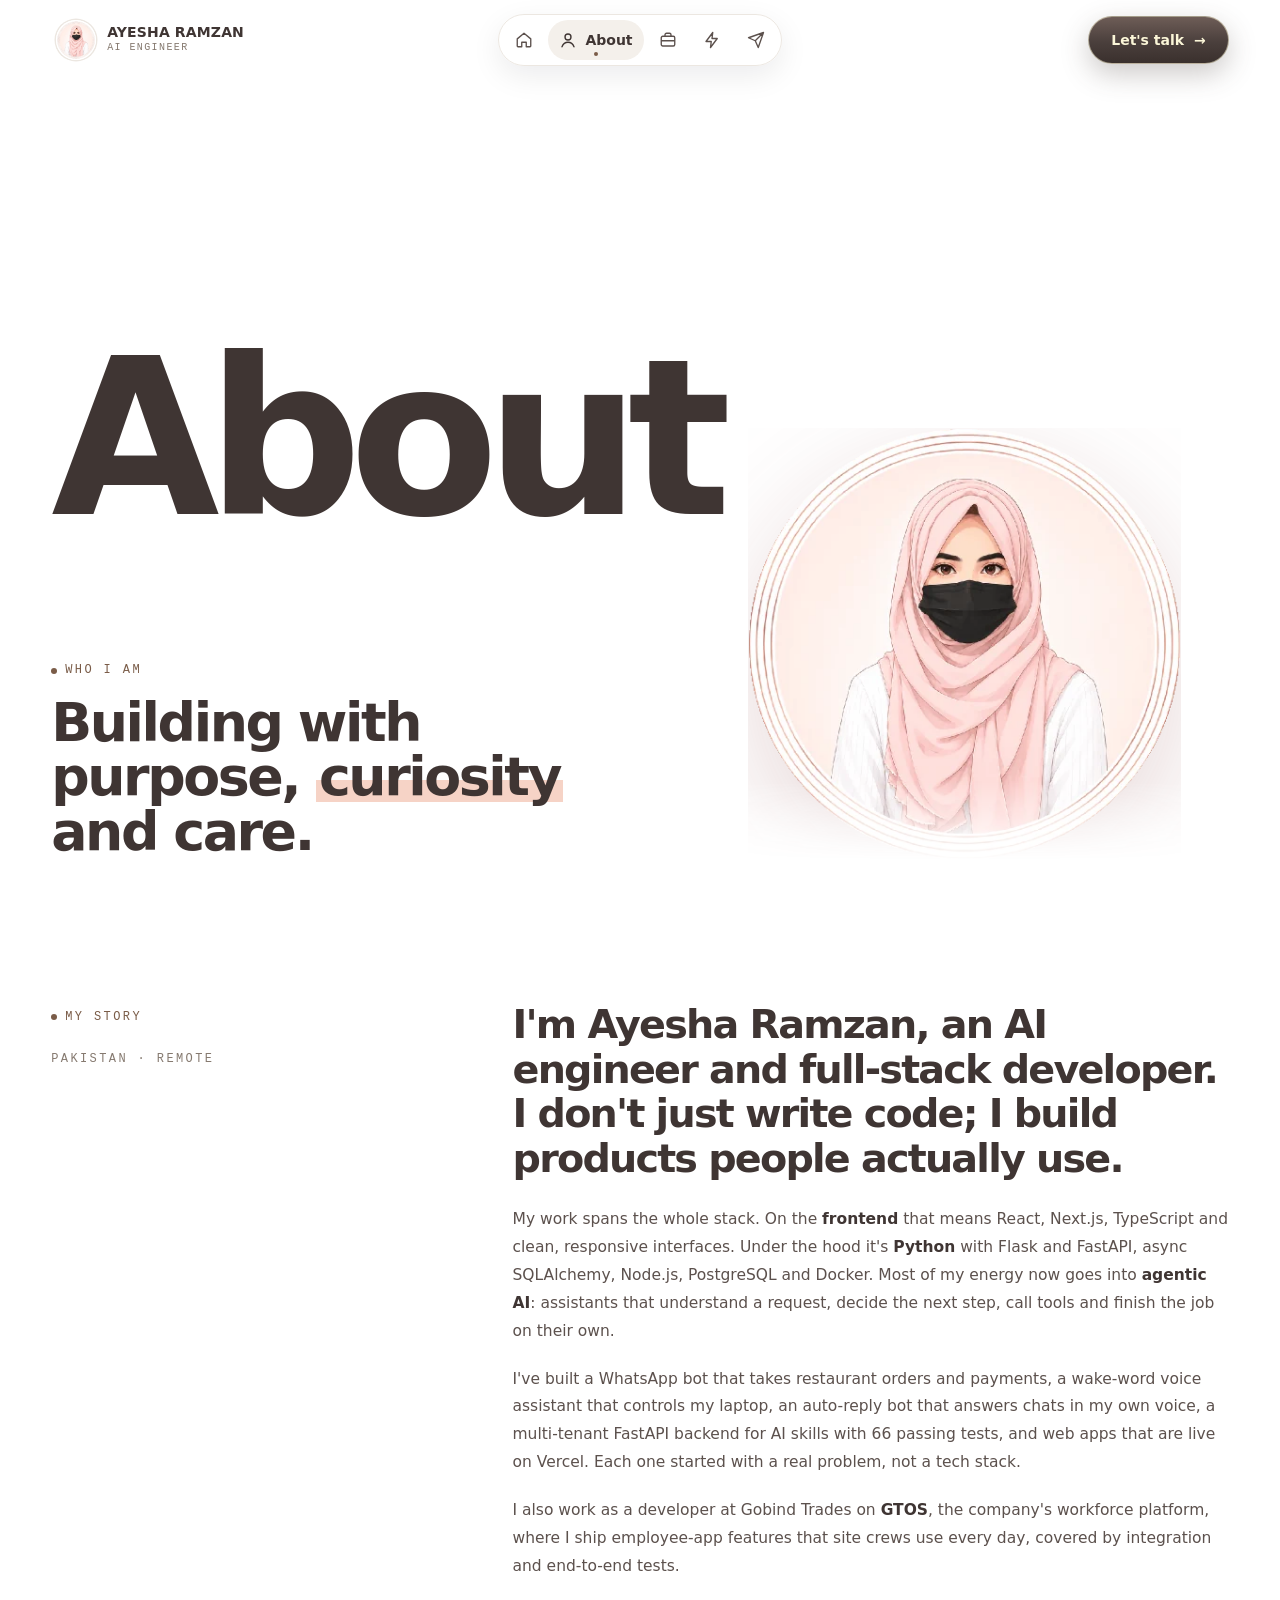
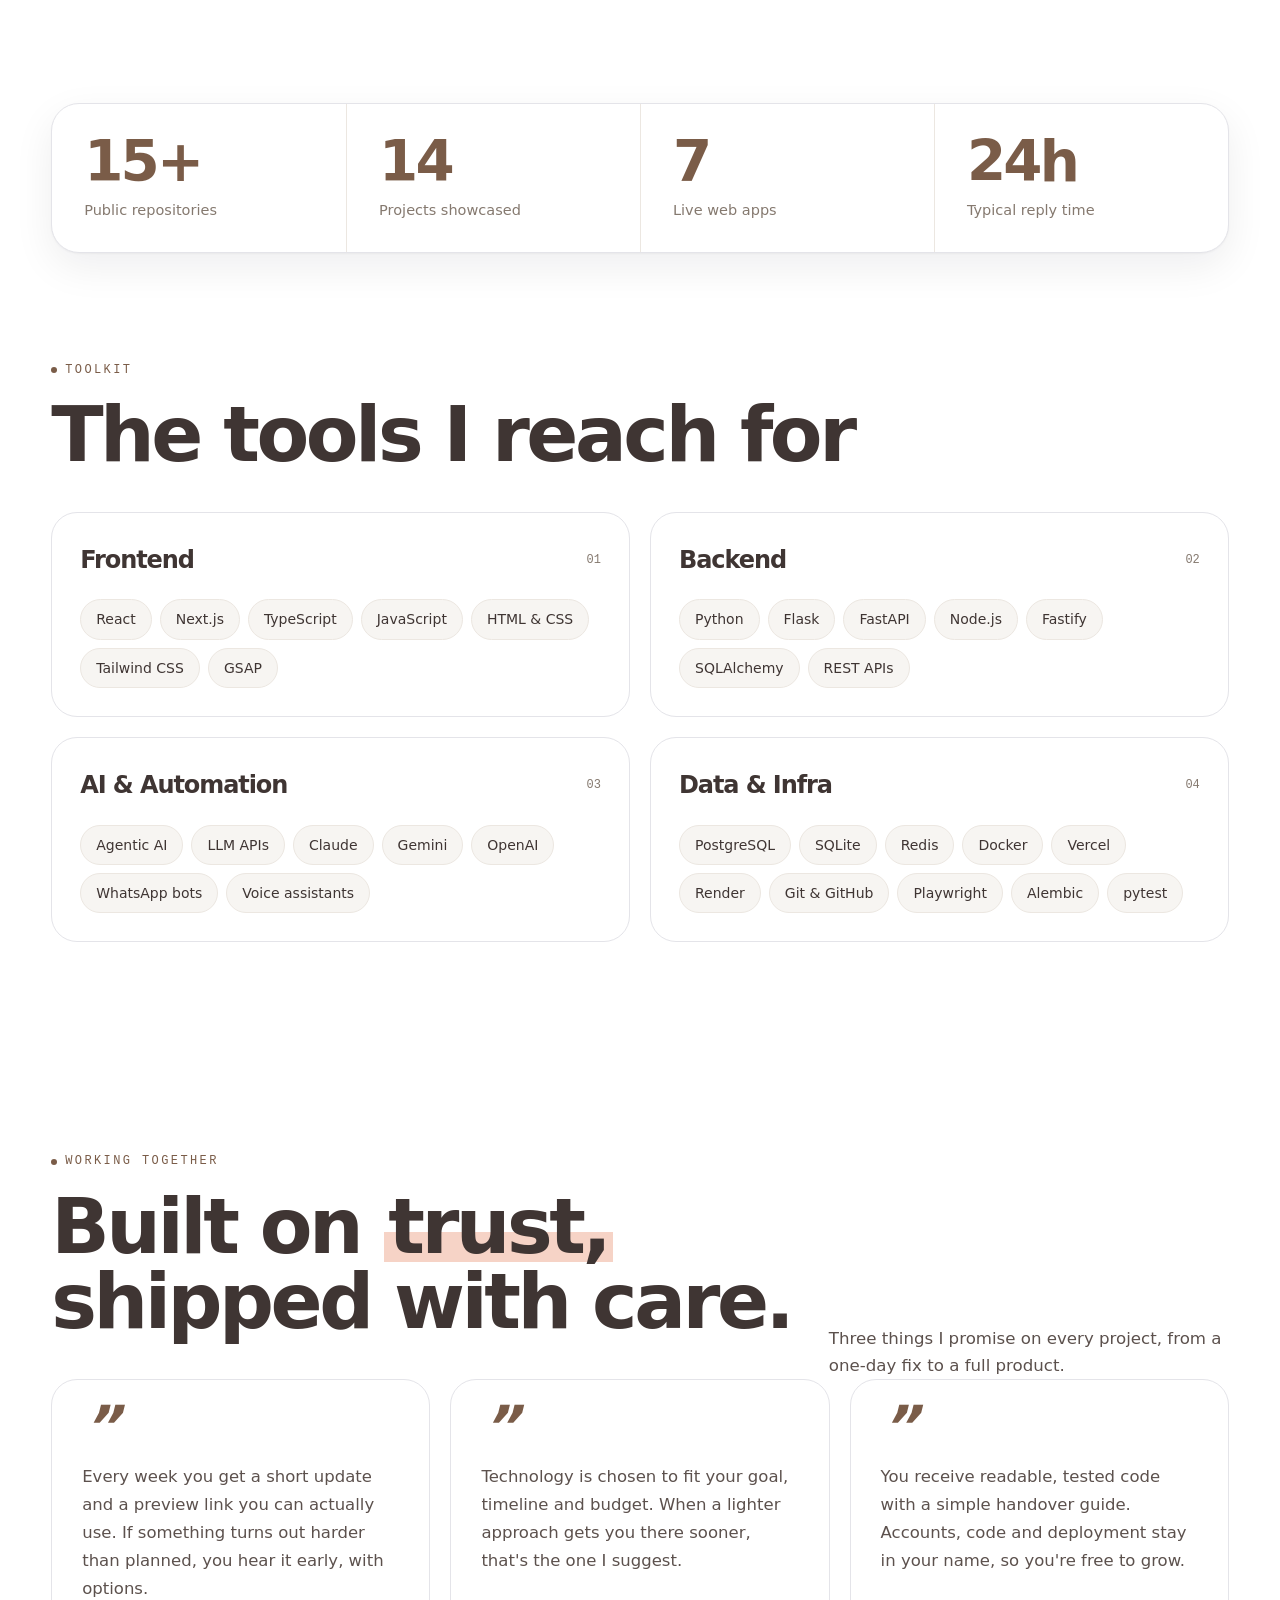
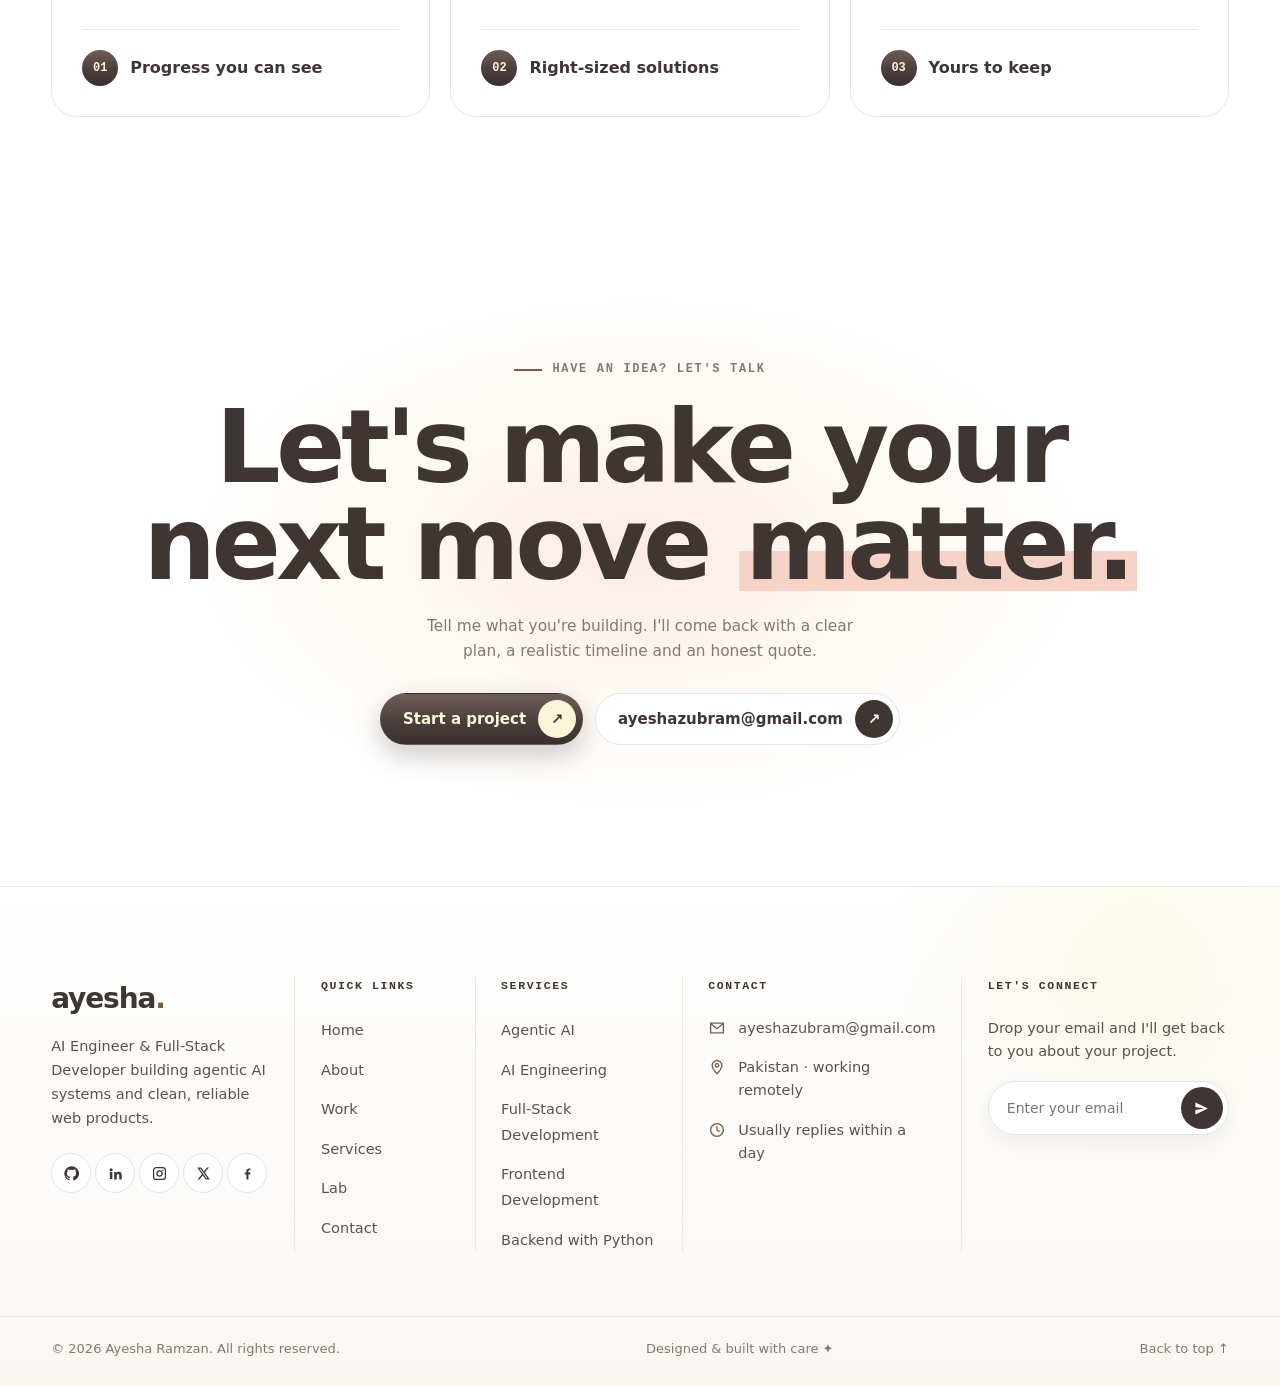
==== commit 4314790e: "Pearl-white background and shiny rose-gold glow behind portrait" ====
--- a/about.html
+++ b/about.html
@@ -5,7 +5,7 @@
 <meta name="viewport" content="width=device-width, initial-scale=1.0">
 <meta http-equiv="Content-Security-Policy" content="default-src 'self'; script-src 'self' 'unsafe-inline' https://cdnjs.cloudflare.com; style-src 'self' 'unsafe-inline' https://fonts.googleapis.com; font-src https://fonts.gstatic.com; img-src 'self' data:; media-src 'self'; connect-src 'self'; object-src 'none'; base-uri 'self'; form-action 'none'; upgrade-insecure-requests">
 <meta name="referrer" content="strict-origin-when-cross-origin">
-<meta name="theme-color" content="#FBF6D8">
+<meta name="theme-color" content="#FFFFFF">
 <title>About — Ayesha Ramzan</title>
 <meta name="description" content="About Ayesha Ramzan, AI Engineer and Full-Stack Developer: story, toolkit and how she works.">
 <link rel="canonical" href="https://ayesha-ramzan.vercel.app/about.html">
@@ -14,7 +14,7 @@
 <link rel="preconnect" href="https://fonts.gstatic.com" crossorigin>
 <link rel="preload" as="style" href="https://fonts.googleapis.com/css2?family=Roboto:wght@400;500;700;900&family=Roboto+Mono:wght@500&display=swap" onload="this.onload=null;this.rel='stylesheet'">
 <noscript><link rel="stylesheet" href="https://fonts.googleapis.com/css2?family=Roboto:wght@400;500;700;900&family=Roboto+Mono:wght@500&display=swap"></noscript>
-<link rel="stylesheet" href="styles.css?v=30">
+<link rel="stylesheet" href="styles.css?v=32">
 </head>
 <body>
 <svg class="arrow" viewBox="0 0 26 26" aria-hidden="true"><path d="M3 3 L23 13.6 L13.4 15.4 L8.6 23.4 Z" fill="#fff" stroke="#3A302D" stroke-width="2.4" stroke-linejoin="round"/></svg>
--- a/styles.css
+++ b/styles.css
@@ -879,3 +879,47 @@
 .reveal-text .w{color:color-mix(in srgb,var(--ink) calc(55% + var(--t) * 45%),#B5AA98)}
 .ab2-top em{background:#EEF3DC;color:#4E6B2E}
 .nav-cta .btn{border:1px solid rgba(251,246,216,.55)}
+
+/* ---------- shiny pearl-white background ---------- */
+:root{--bg:#FFFFFF;--bg-2:#F6F4F1;--card:#FFFFFF;--line:#ECE7E1;--marker:#F3DCC8}
+html,body{background:#FFFFFF}
+body::before{content:'';position:fixed;inset:0;z-index:-1;pointer-events:none;
+  background:
+    radial-gradient(60% 45% at 18% 8%,rgba(255,255,255,1) 0%,rgba(255,255,255,0) 60%),
+    radial-gradient(50% 40% at 85% 20%,rgba(252,236,224,.55) 0%,transparent 65%),
+    radial-gradient(55% 45% at 10% 90%,rgba(240,236,250,.55) 0%,transparent 65%),
+    radial-gradient(45% 40% at 90% 85%,rgba(252,244,226,.6) 0%,transparent 65%),
+    linear-gradient(180deg,#FFFFFF 0%,#FDFCFB 100%)}
+.pcard,.lcard,.ab2-card,.pr-list li,.faq-card,.stats-card,.tk,.trust,.proc-step,.statbar,.form,.meta-card,.ct-links a,.pill-btn,.soc a,.f-form,.fq-ic,.avail{background:#FFFFFF}
+.ab2-facts div,.ab2-tags span,.hero-stack li,.tk li,.chips label,.fld input,.fld textarea,.stack-chips span,.media{background:#F7F5F2}
+.tag3d{background:linear-gradient(145deg,rgba(255,255,255,.98),rgba(255,255,255,.72))}
+.loader{background:radial-gradient(60% 50% at 50% 45%,#FFFFFF 0%,#F8F5F1 80%)}
+.footer{background:linear-gradient(180deg,rgba(255,255,255,0) 0%,#FAF7F3 100%)}
+.nav.scrolled .brand,.dock{background:rgba(255,255,255,.9)}
+.dock a:hover,.dock a.active{background:#F4F0EB}
+.hero-grid-lines{background-image:linear-gradient(rgba(63,53,51,.045) 1px,transparent 1px),linear-gradient(90deg,rgba(63,53,51,.045) 1px,transparent 1px)}
+.marquee.alt{background:#F3DCC8}
+.wb-row span{color:rgba(63,53,51,.05)}
+.hero .blob.b1,.hero .blob.b2,.hero .blob.b3{display:none}
+
+/* ---------- shiny rose-gold glow behind the portrait ---------- */
+.glow{left:-20%;right:-20%;top:-16%;border-radius:50%;filter:blur(28px);opacity:.95;
+  background:conic-gradient(from 0deg,#F7C9C0,#FBE3C3,#F4D7F0,#FFE9D6,#F2C2B6,#F9DDB4,#F7C9C0);
+  -webkit-mask:radial-gradient(circle,#000 0%,rgba(0,0,0,.85) 38%,transparent 68%);mask:radial-gradient(circle,#000 0%,rgba(0,0,0,.85) 38%,transparent 68%);
+  animation:glowspin 14s linear infinite,glowpulse 5s ease-in-out infinite}
+.stage::before{content:'';position:absolute;left:6%;right:6%;top:-2%;aspect-ratio:1;border-radius:50%;z-index:0;pointer-events:none;
+  background:radial-gradient(circle at 38% 30%,rgba(255,255,255,.95) 0%,rgba(255,255,255,0) 32%);filter:blur(6px);mix-blend-mode:screen}
+@keyframes glowspin{to{rotate:360deg}}
+@keyframes glowpulse{0%,100%{scale:1;opacity:.85}50%{scale:1.06;opacity:1}}
+.orbit.o1{border-color:rgba(214,170,140,.35)}
+.orbit.o2{border-color:rgba(214,160,140,.45)}
+.orbit i{background:#D9A07E;box-shadow:0 0 0 5px rgba(217,160,126,.18),0 0 16px rgba(247,201,192,.9)}
+.orbit.o2 i+i{background:#E9B7C9;box-shadow:0 0 0 4px rgba(233,183,201,.25),0 0 14px rgba(233,183,201,.9)}
+.tag3d.t1 .t3-dot{background:#D9A07E;box-shadow:0 0 0 4px rgba(217,160,126,.2),0 0 12px rgba(247,201,192,.95)}
+.cta-band::before,.ab2-card::before,.pg-hero::after,.ab-hero::after{background:radial-gradient(closest-side,rgba(247,201,192,.38),rgba(251,227,195,.2) 55%,transparent)}
+@media (prefers-reduced-motion:reduce){.glow{animation:none}}
+.hero h1 .rot b,.rot b{background:linear-gradient(transparent 58%,#F6D3C6 58%,#F6D3C6 92%,transparent 92%)}
+.it{background:linear-gradient(transparent 56%,#F6D3C6 56%,#F6D3C6 90%,transparent 90%)}
+.glow{left:-26%;right:-26%;top:-22%;filter:blur(22px) saturate(1.35);opacity:1;
+  background:conic-gradient(from 0deg,#F4B3A6,#FAD7A8,#EFC2EA,#FFDCC0,#EEA99B,#F7CF98,#F4B3A6)}
+.glow::after{content:'';position:absolute;inset:22%;border-radius:50%;background:radial-gradient(circle,rgba(255,255,255,.9),rgba(255,255,255,0) 70%)}
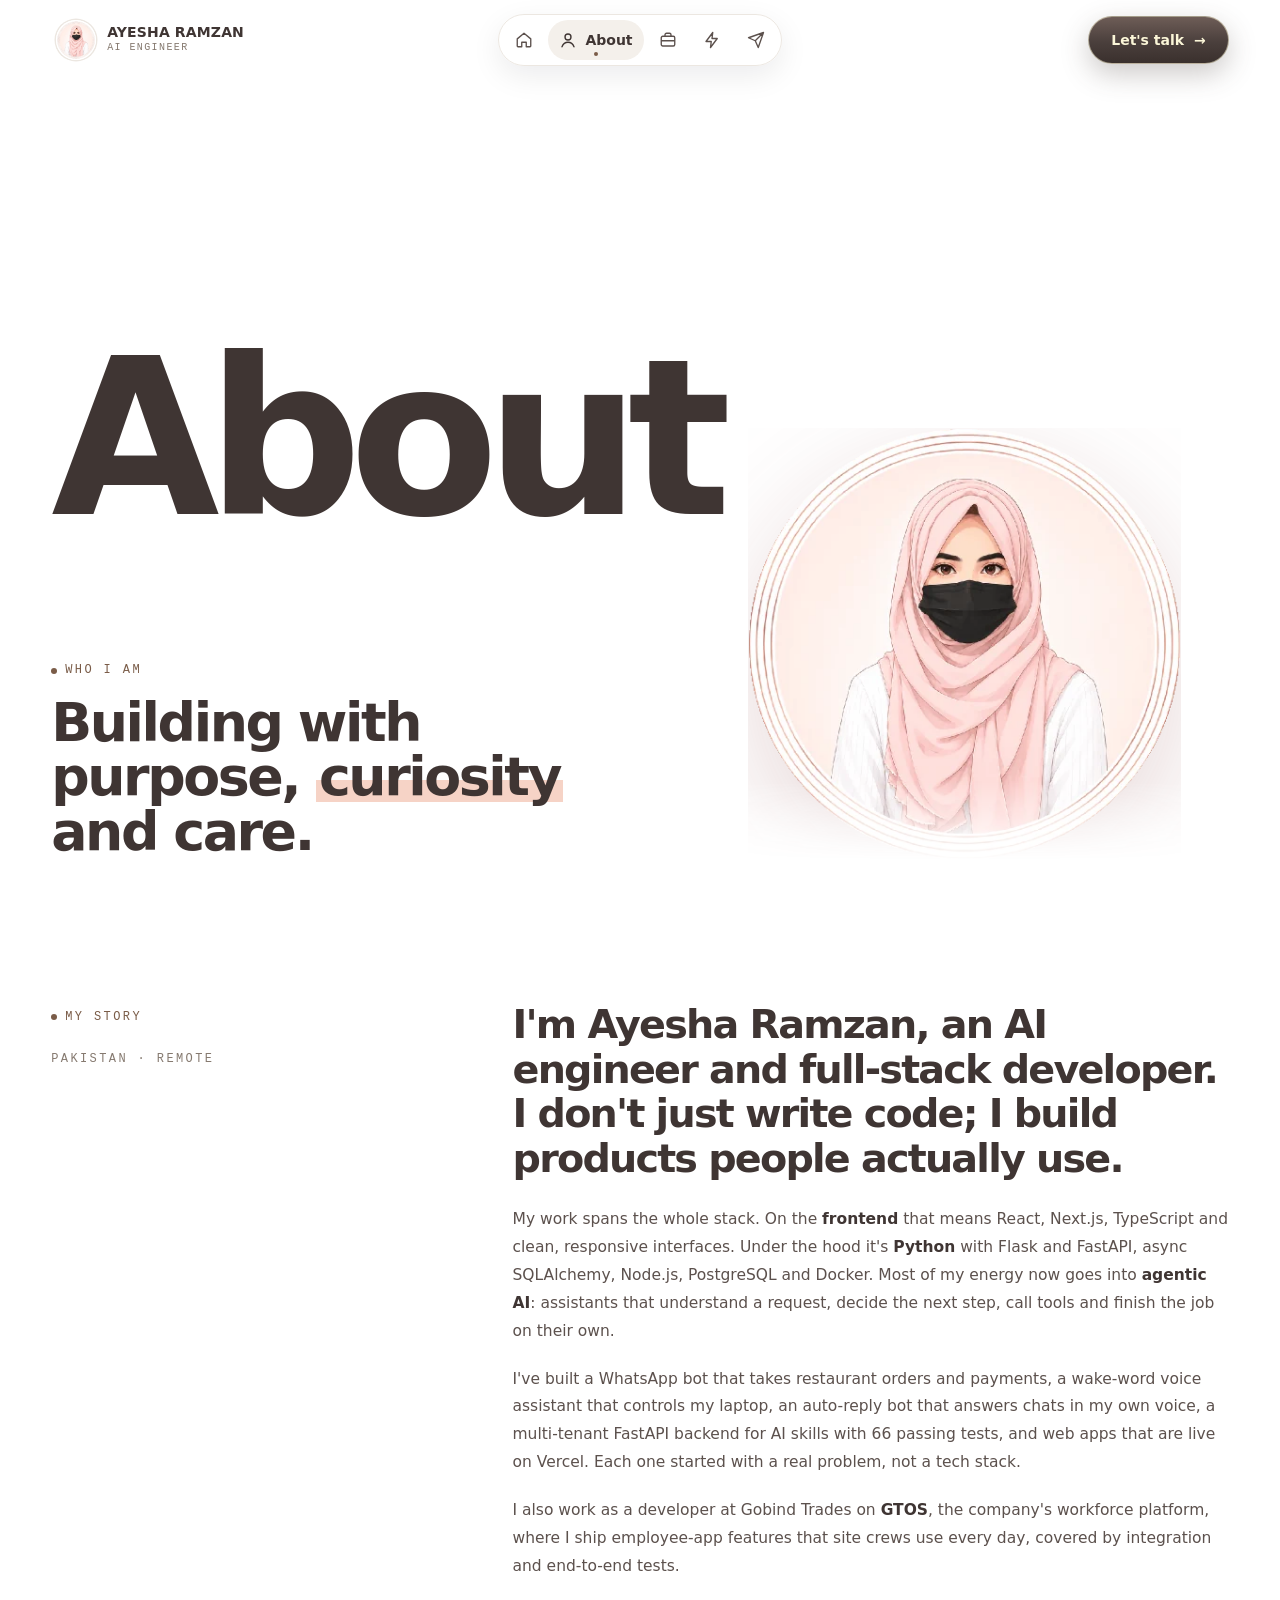
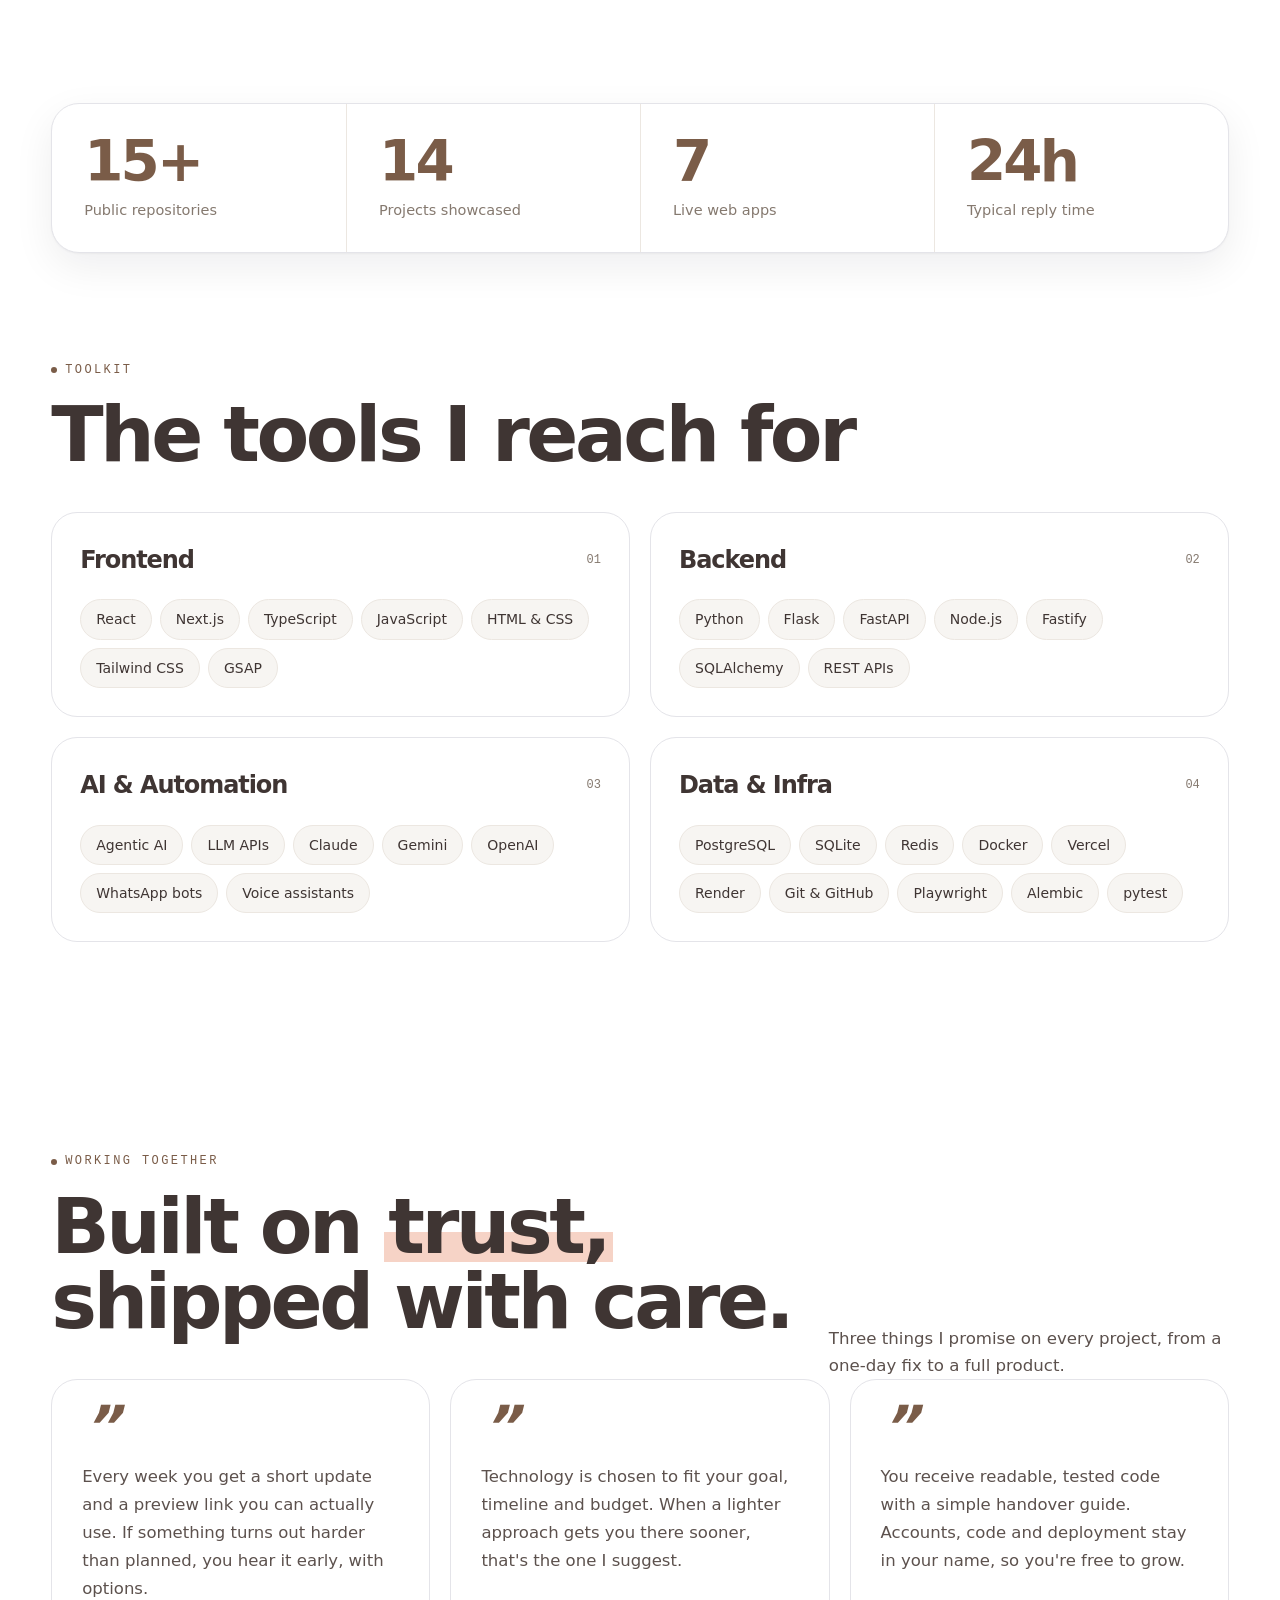
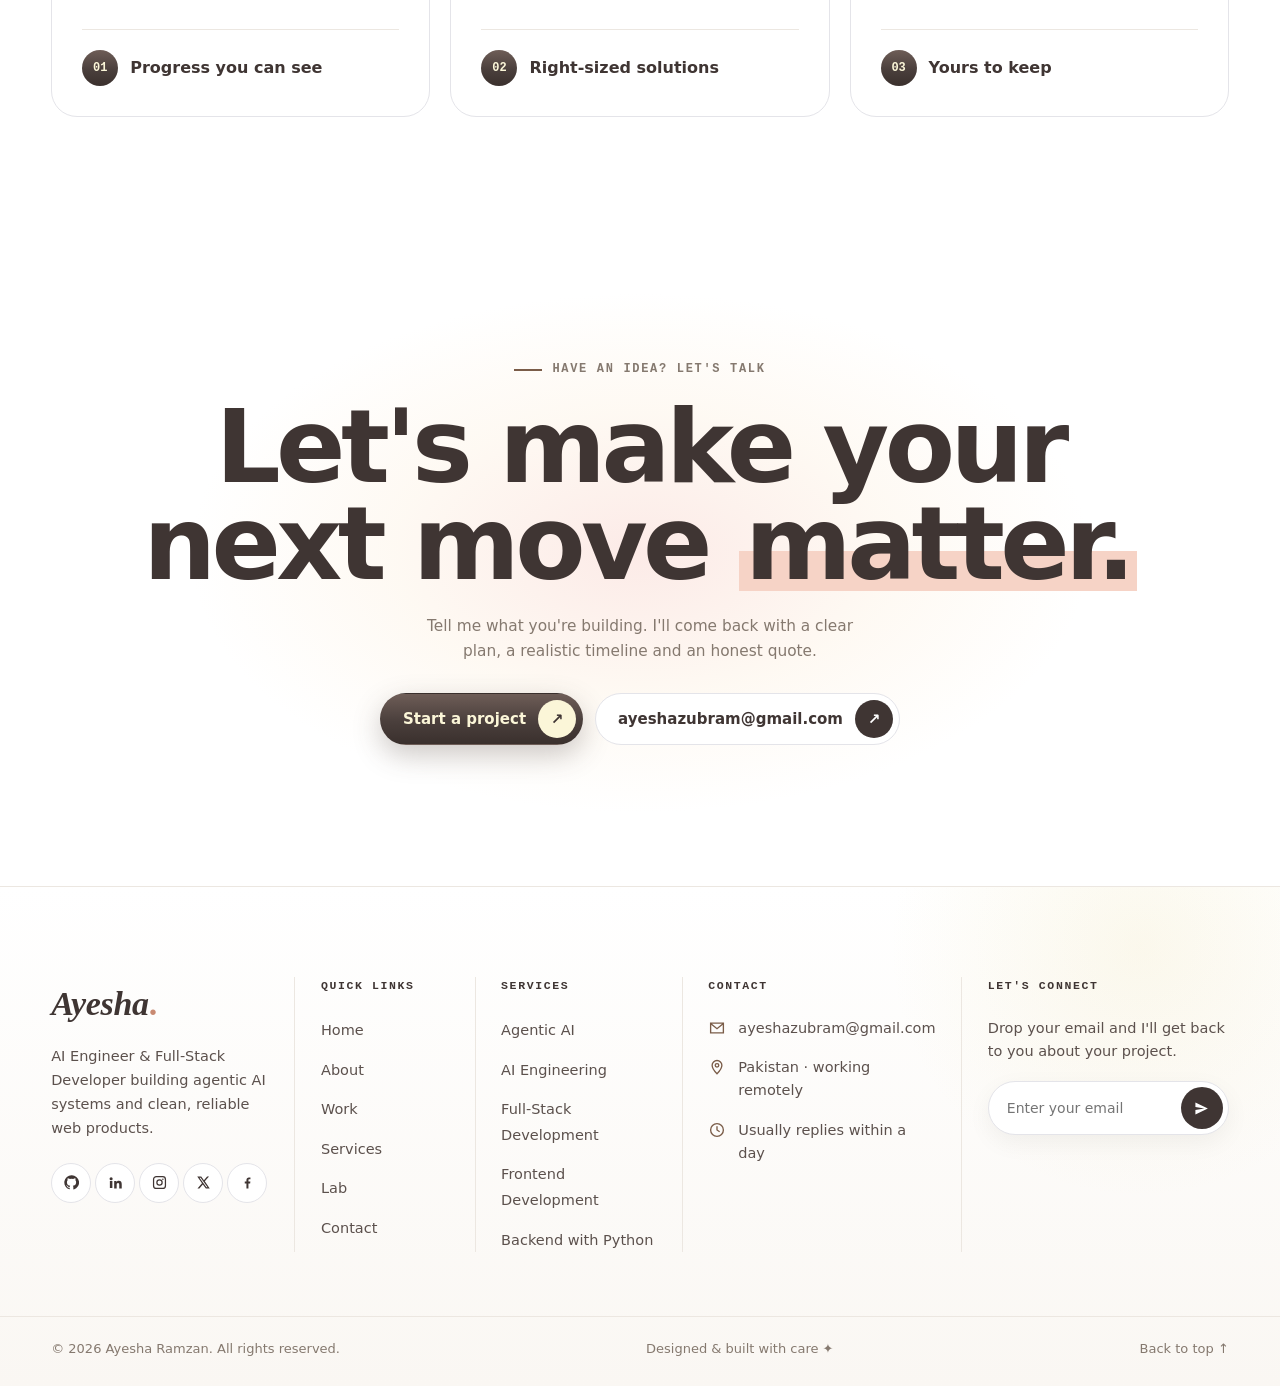
==== commit 27455338: "Elegant capitalised wordmark" ====
--- a/about.html
+++ b/about.html
@@ -12,9 +12,9 @@
 <link rel="icon" href="assets/avatar.png">
 <link rel="preconnect" href="https://fonts.googleapis.com">
 <link rel="preconnect" href="https://fonts.gstatic.com" crossorigin>
-<link rel="preload" as="style" href="https://fonts.googleapis.com/css2?family=Roboto:wght@400;500;700;900&family=Roboto+Mono:wght@500&display=swap" onload="this.onload=null;this.rel='stylesheet'">
-<noscript><link rel="stylesheet" href="https://fonts.googleapis.com/css2?family=Roboto:wght@400;500;700;900&family=Roboto+Mono:wght@500&display=swap"></noscript>
-<link rel="stylesheet" href="styles.css?v=32">
+<link rel="preload" as="style" href="https://fonts.googleapis.com/css2?family=Playfair+Display:ital,wght@0,600;1,600&family=Roboto:wght@400;500;700;900&family=Roboto+Mono:wght@500&display=swap" onload="this.onload=null;this.rel='stylesheet'">
+<noscript><link rel="stylesheet" href="https://fonts.googleapis.com/css2?family=Playfair+Display:ital,wght@0,600;1,600&family=Roboto:wght@400;500;700;900&family=Roboto+Mono:wght@500&display=swap"></noscript>
+<link rel="stylesheet" href="styles.css?v=33">
 </head>
 <body>
 <svg class="arrow" viewBox="0 0 26 26" aria-hidden="true"><path d="M3 3 L23 13.6 L13.4 15.4 L8.6 23.4 Z" fill="#fff" stroke="#3A302D" stroke-width="2.4" stroke-linejoin="round"/></svg>
@@ -117,7 +117,7 @@
 <footer class="footer">
   <div class="wrap f-grid">
     <div class="f-col f-brand">
-      <a href="#" class="logo">ayesha<b>.</b></a>
+      <a href="#" class="logo">Ayesha<b>.</b></a>
       <p>AI Engineer &amp; Full-Stack Developer building agentic AI systems and clean, reliable web products.</p>
       <div class="soc">
         <a href="https://github.com/Ayesha-Ramzan" target="_blank" rel="noopener" aria-label="GitHub"><svg><use href="#i-gh"/></svg></a>
--- a/styles.css
+++ b/styles.css
@@ -923,3 +923,9 @@
 .glow{left:-26%;right:-26%;top:-22%;filter:blur(22px) saturate(1.35);opacity:1;
   background:conic-gradient(from 0deg,#F4B3A6,#FAD7A8,#EFC2EA,#FFDCC0,#EEA99B,#F7CF98,#F4B3A6)}
 .glow::after{content:'';position:absolute;inset:22%;border-radius:50%;background:radial-gradient(circle,rgba(255,255,255,.9),rgba(255,255,255,0) 70%)}
+
+/* elegant wordmark */
+.logo,.loader .l-logo b{font-family:'Playfair Display',Georgia,serif!important;font-style:italic!important;font-weight:600!important;letter-spacing:-.01em!important;text-transform:none}
+.f-brand .logo{font-size:34px}
+.loader .l-logo b{font-size:30px}
+.logo b,.loader .l-logo b i{font-style:normal;color:#C98A72!important}
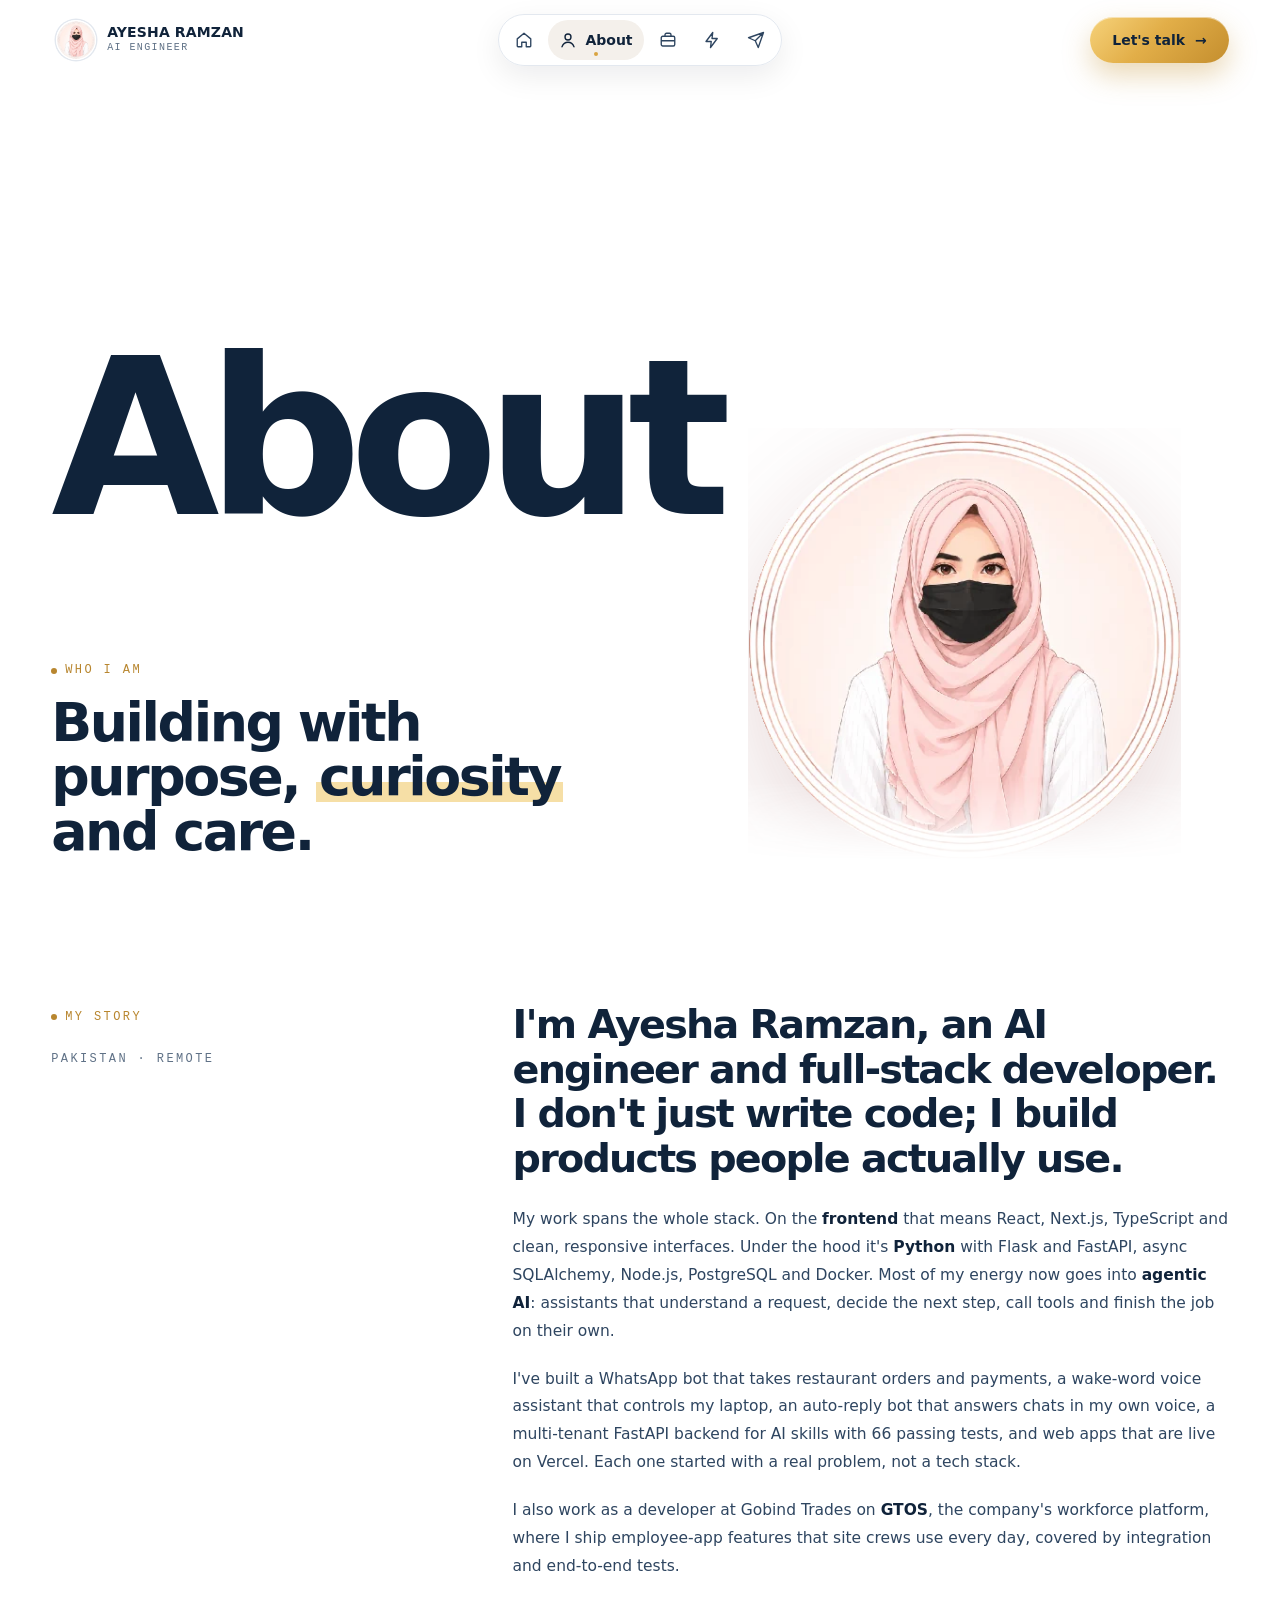
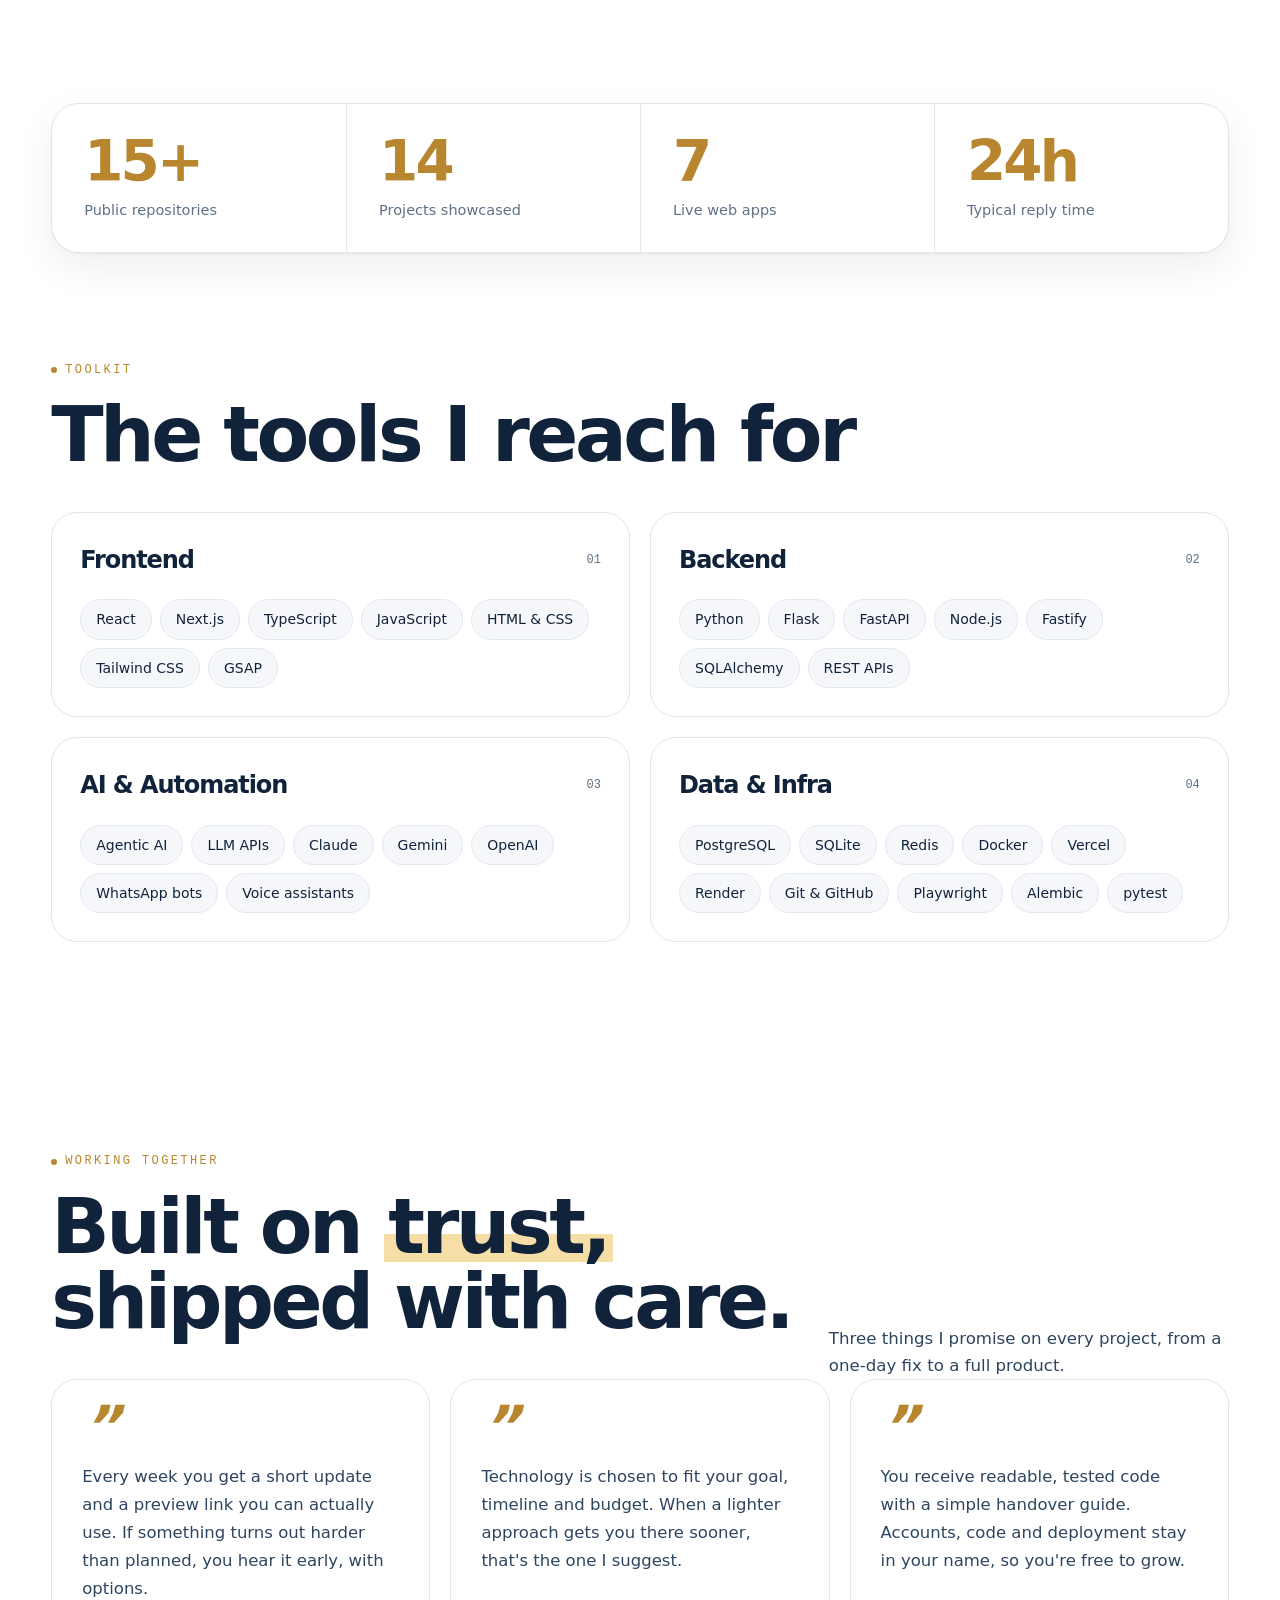
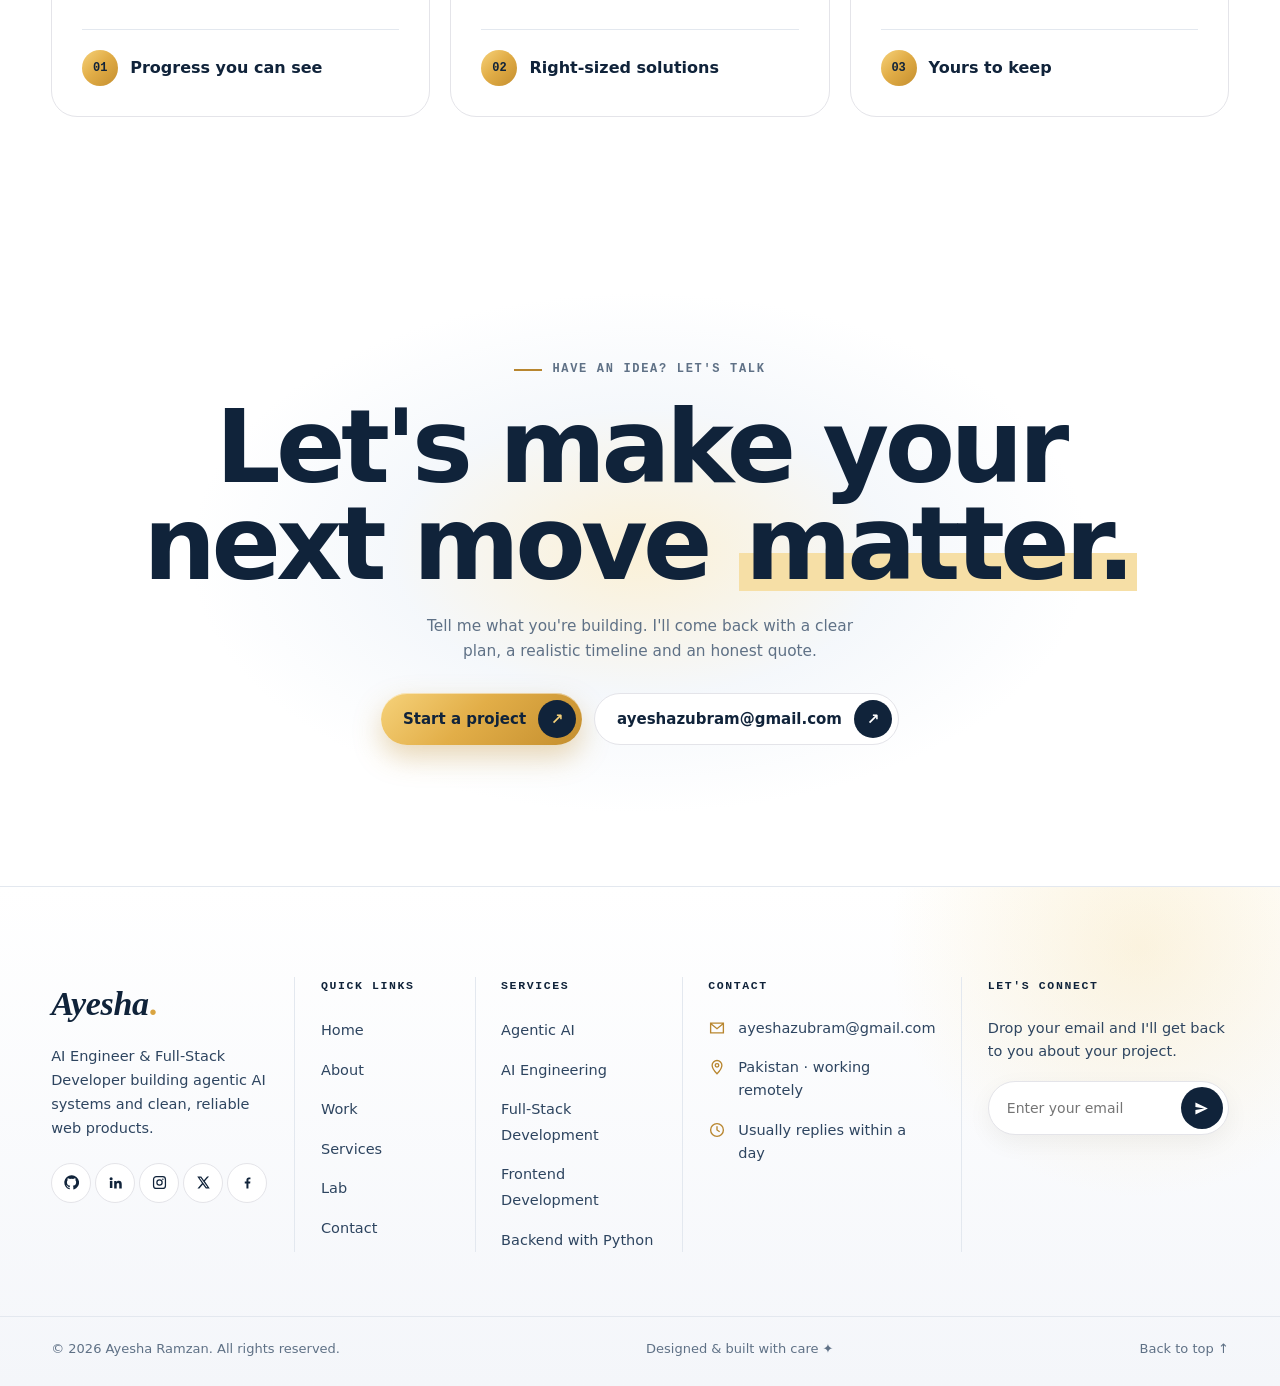
==== commit 1550bc57: "Premium navy and gold palette" ====
--- a/about.html
+++ b/about.html
@@ -14,7 +14,7 @@
 <link rel="preconnect" href="https://fonts.gstatic.com" crossorigin>
 <link rel="preload" as="style" href="https://fonts.googleapis.com/css2?family=Playfair+Display:ital,wght@0,600;1,600&family=Roboto:wght@400;500;700;900&family=Roboto+Mono:wght@500&display=swap" onload="this.onload=null;this.rel='stylesheet'">
 <noscript><link rel="stylesheet" href="https://fonts.googleapis.com/css2?family=Playfair+Display:ital,wght@0,600;1,600&family=Roboto:wght@400;500;700;900&family=Roboto+Mono:wght@500&display=swap"></noscript>
-<link rel="stylesheet" href="styles.css?v=33">
+<link rel="stylesheet" href="styles.css?v=35">
 </head>
 <body>
 <svg class="arrow" viewBox="0 0 26 26" aria-hidden="true"><path d="M3 3 L23 13.6 L13.4 15.4 L8.6 23.4 Z" fill="#fff" stroke="#3A302D" stroke-width="2.4" stroke-linejoin="round"/></svg>
--- a/styles.css
+++ b/styles.css
@@ -929,3 +929,65 @@
 .f-brand .logo{font-size:34px}
 .loader .l-logo b{font-size:30px}
 .logo b,.loader .l-logo b i{font-style:normal;color:#C98A72!important}
+
+/* ================= palette: Midnight Navy & Gold (premium) ================= */
+:root{
+  --ink:#10233A; --ink-2:#2E4560; --muted:#5F7186; --line:#E3E8EF; --bg:#FFFFFF; --bg-2:#F4F6FA;
+  --rose:#B8862F; --rose-d:#94691E; --blush:#F6E9C8; --blush-2:#FBF5E6; --navy:#0F2A44;
+  --marker:#F6DFA6; --sage:#F3B848; --gold:#D9A441;
+  --red:linear-gradient(135deg,#F6D27A 0%,#E2AE48 45%,#C48E2E 100%);
+  --aurora:radial-gradient(70% 60% at 50% 115%,rgba(243,184,72,.22),transparent 70%),radial-gradient(45% 45% at 100% 0%,rgba(30,74,112,.6),transparent 70%),linear-gradient(180deg,#123250 0%,#0B1F33 100%);
+}
+::selection{background:#F3B848;color:#10233A}
+body::before{background:
+  radial-gradient(55% 40% at 15% 6%,#FFFFFF 0%,rgba(255,255,255,0) 60%),
+  radial-gradient(45% 40% at 88% 18%,rgba(246,223,166,.35) 0%,transparent 65%),
+  radial-gradient(50% 45% at 8% 92%,rgba(214,226,240,.55) 0%,transparent 65%),
+  linear-gradient(180deg,#FFFFFF 0%,#FBFCFE 100%)}
+.ab2-facts div,.ab2-tags span,.hero-stack li,.tk li,.chips label,.fld input,.fld textarea,.stack-chips span,.media{background:#F5F7FB}
+/* buttons: deep navy primary, gold accent CTA with navy text */
+.btn-dark{background:linear-gradient(180deg,#1A3A5C 0%,#0F2A44 100%);color:#fff;box-shadow:0 10px 24px rgba(15,42,68,.22)}
+.btn-dark:hover,.f-form button:hover{background:linear-gradient(135deg,#F6D27A,#C48E2E);color:#10233A}
+.btn-line{border-color:#10233A;color:#10233A}
+.btn-line:hover{background:#10233A;color:#fff}
+.btn-red,.nav-cta .btn,.pill-btn.red,.f-send{background:var(--red)!important;color:#10233A!important;border:0!important;box-shadow:inset 0 1px 0 rgba(255,255,255,.5),0 12px 28px rgba(196,142,46,.35)!important}
+.nav-cta .btn:hover{background:linear-gradient(180deg,#1A3A5C,#0F2A44)!important;color:#F6D27A!important}
+.pill-btn.red i,.f-send i{background:#10233A;color:#F6D27A}
+.meta-card:nth-child(4) .mi,.proc-step:last-child i,.trust .t-foot i,.faq-go,.spin-badge span{background:var(--red);color:#10233A}
+.faq-item[open] .fq-ic{background:var(--red)}
+.faq-item[open] .fq-ic::before,.faq-item[open] .fq-ic::after{background:#10233A}
+/* hero highlight & numbers */
+.hero h1 .rot b,.rot b{background:linear-gradient(transparent 60%,#F6DFA6 60%,#F6DFA6 92%,transparent 92%)}
+.it{background:linear-gradient(transparent 58%,#F6DFA6 58%,#F6DFA6 90%,transparent 90%)}
+.stats-card .stat:first-child b,.ab2-facts b,.statbar b{color:#B8862F}
+.stats-card{background:#fff;border-color:#E3E8EF;box-shadow:0 1px 0 rgba(255,255,255,.9) inset,0 18px 40px rgba(15,42,68,.08)}
+/* glow behind portrait: champagne gold + soft navy halo */
+.glow{background:conic-gradient(from 0deg,#F6DFA6,#FFF3D4,#D6E2F0,#F3C877,#FFF6E0,#C9D8EA,#F6DFA6)!important;filter:blur(22px) saturate(1.2)}
+.orbit.o1{border-color:rgba(15,42,68,.14)}.orbit.o2{border-color:rgba(184,134,47,.4)}
+.orbit i{background:#D9A441;box-shadow:0 0 0 5px rgba(217,164,65,.18),0 0 16px rgba(246,210,122,.9)}
+.orbit.o2 i{background:#10233A;box-shadow:0 0 0 4px rgba(16,35,58,.12)}
+.orbit.o2 i+i{background:#9DB6D3;box-shadow:0 0 0 4px rgba(157,182,211,.25)}
+.tag3d.t1 .t3-dot{background:#D9A441;box-shadow:0 0 0 4px rgba(217,164,65,.2),0 0 12px rgba(246,210,122,.95)}
+.tag3d.t2 .t3-dot{background:#10233A}
+/* dark sections: navy with gold */
+.marquee{background:#0F2A44;color:#fff}
+.marquee.alt{background:#F6DFA6;color:#10233A}
+.mq-track em{color:#F3B848}.marquee.alt .mq-track em{color:#0F2A44}
+.services .svc .n{color:#F3B848}.services .svc li::before{background:#F3B848}
+.services .svc:hover,.services .svc.on{border-color:#F3B848;background:rgba(243,184,72,.07)}
+.services .svc:hover h3,.services .svc.on h3{color:#F6D27A}
+.svc-marquee .t b{color:#F3B848}
+.contact .it,.services .it{color:#fff;background:linear-gradient(transparent 56%,rgba(243,184,72,.55) 56%,rgba(243,184,72,.55) 90%,transparent 90%)}
+.nav-cta .btn{border:0}
+.ab2-card::before,.pg-hero::after,.ab-hero::after,.cta-band::before{background:radial-gradient(closest-side,rgba(246,223,166,.45),rgba(214,226,240,.25) 55%,transparent)}
+.footer{background:linear-gradient(180deg,rgba(255,255,255,0) 0%,#F4F6FA 100%)}
+.footer::before{background:radial-gradient(circle,rgba(246,223,166,.4) 0%,transparent 68%)}
+.loader .l-count{color:#B8862F}.l-bar{background:var(--red)}
+.logo b,.loader .l-logo b i{color:#D9A441!important}
+.pr-n{-webkit-text-stroke:1.5px #B8862F}.pr-list li:hover .pr-n{color:#B8862F}.pr-list li:hover{border-color:rgba(184,134,47,.45)}
+.wb-row span{color:rgba(16,35,58,.05)}.wb-row.r2 span{-webkit-text-stroke:1.5px rgba(184,134,47,.4)}
+.reveal-text .w{color:color-mix(in srgb,var(--ink) calc(55% + var(--t) * 45%),#A3AFBD)}
+.dock a.active::after{background:#D9A441}
+.hero-grid-lines{background-image:linear-gradient(rgba(16,35,58,.045) 1px,transparent 1px),linear-gradient(90deg,rgba(16,35,58,.045) 1px,transparent 1px)}
+.trail{background:#fff}
+.loader{background:radial-gradient(60% 50% at 50% 45%,#FFFFFF 0%,#F3F6FA 80%)!important}
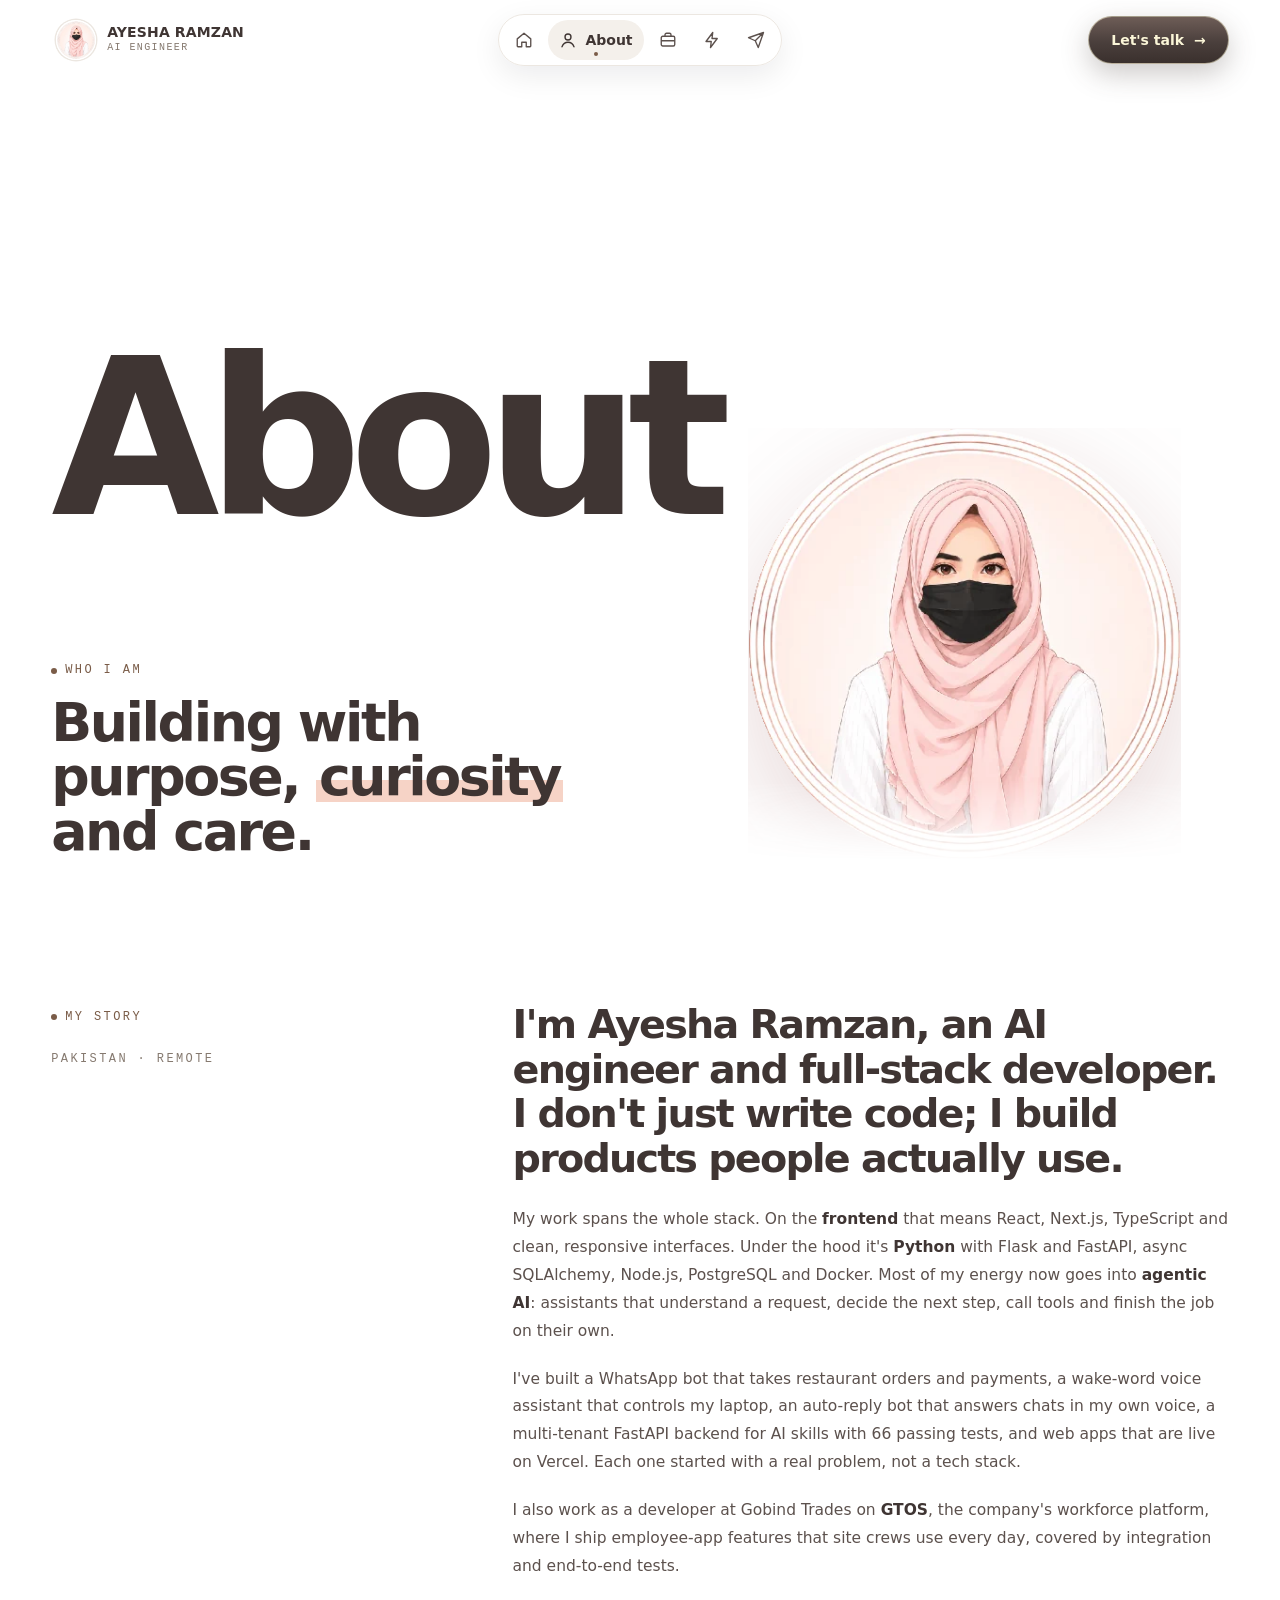
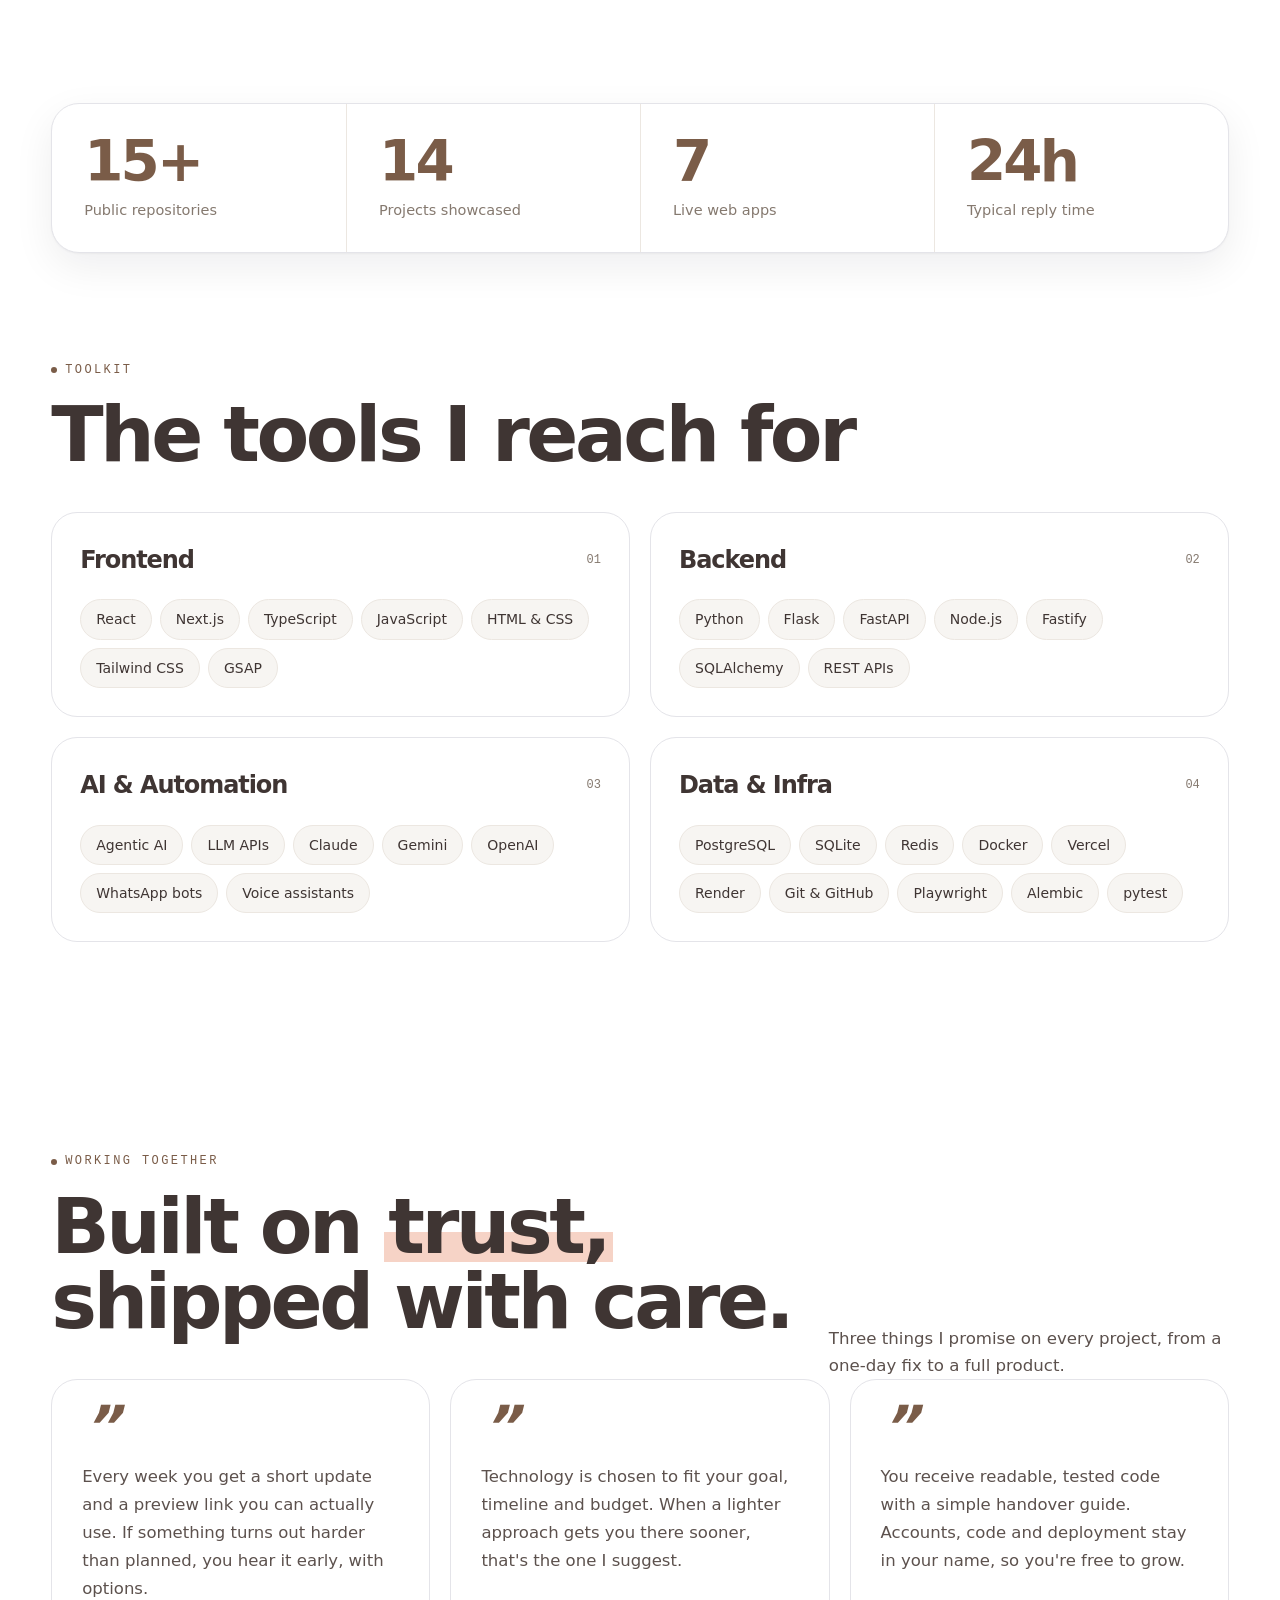
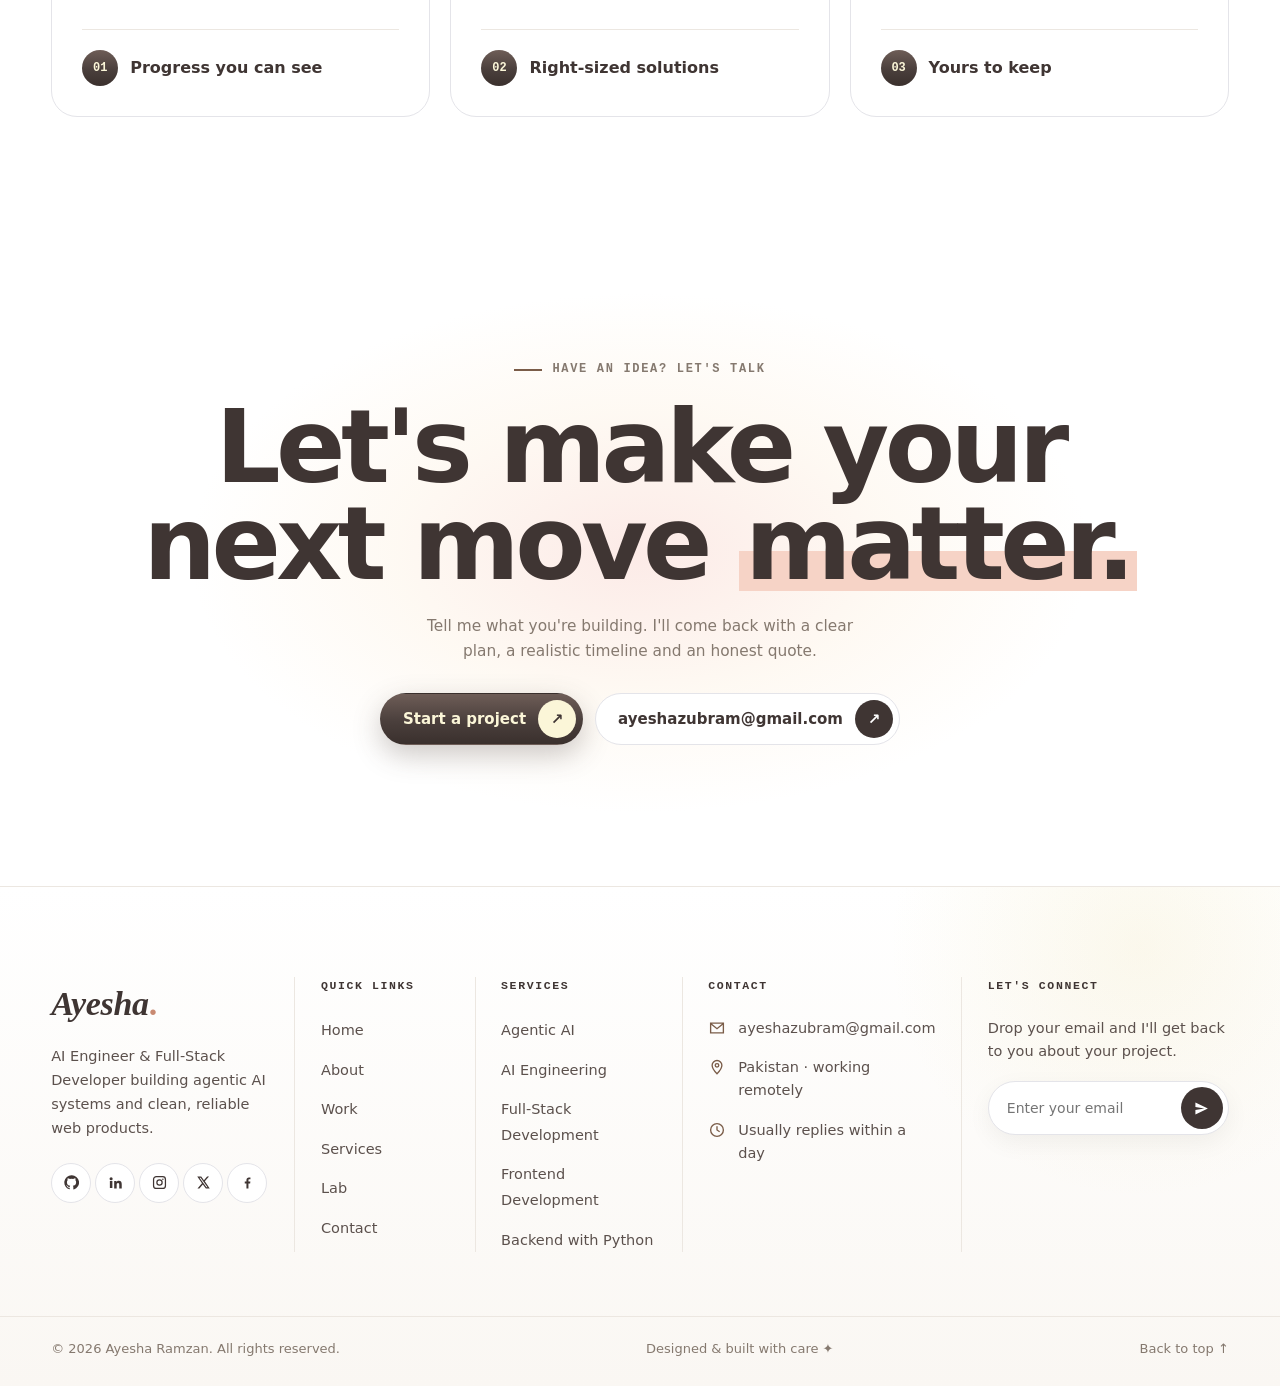
==== commit 7d740091: "Revert navy and gold palette" ====
--- a/about.html
+++ b/about.html
@@ -14,7 +14,7 @@
 <link rel="preconnect" href="https://fonts.gstatic.com" crossorigin>
 <link rel="preload" as="style" href="https://fonts.googleapis.com/css2?family=Playfair+Display:ital,wght@0,600;1,600&family=Roboto:wght@400;500;700;900&family=Roboto+Mono:wght@500&display=swap" onload="this.onload=null;this.rel='stylesheet'">
 <noscript><link rel="stylesheet" href="https://fonts.googleapis.com/css2?family=Playfair+Display:ital,wght@0,600;1,600&family=Roboto:wght@400;500;700;900&family=Roboto+Mono:wght@500&display=swap"></noscript>
-<link rel="stylesheet" href="styles.css?v=35">
+<link rel="stylesheet" href="styles.css?v=33">
 </head>
 <body>
 <svg class="arrow" viewBox="0 0 26 26" aria-hidden="true"><path d="M3 3 L23 13.6 L13.4 15.4 L8.6 23.4 Z" fill="#fff" stroke="#3A302D" stroke-width="2.4" stroke-linejoin="round"/></svg>
--- a/styles.css
+++ b/styles.css
@@ -929,65 +929,3 @@
 .f-brand .logo{font-size:34px}
 .loader .l-logo b{font-size:30px}
 .logo b,.loader .l-logo b i{font-style:normal;color:#C98A72!important}
-
-/* ================= palette: Midnight Navy & Gold (premium) ================= */
-:root{
-  --ink:#10233A; --ink-2:#2E4560; --muted:#5F7186; --line:#E3E8EF; --bg:#FFFFFF; --bg-2:#F4F6FA;
-  --rose:#B8862F; --rose-d:#94691E; --blush:#F6E9C8; --blush-2:#FBF5E6; --navy:#0F2A44;
-  --marker:#F6DFA6; --sage:#F3B848; --gold:#D9A441;
-  --red:linear-gradient(135deg,#F6D27A 0%,#E2AE48 45%,#C48E2E 100%);
-  --aurora:radial-gradient(70% 60% at 50% 115%,rgba(243,184,72,.22),transparent 70%),radial-gradient(45% 45% at 100% 0%,rgba(30,74,112,.6),transparent 70%),linear-gradient(180deg,#123250 0%,#0B1F33 100%);
-}
-::selection{background:#F3B848;color:#10233A}
-body::before{background:
-  radial-gradient(55% 40% at 15% 6%,#FFFFFF 0%,rgba(255,255,255,0) 60%),
-  radial-gradient(45% 40% at 88% 18%,rgba(246,223,166,.35) 0%,transparent 65%),
-  radial-gradient(50% 45% at 8% 92%,rgba(214,226,240,.55) 0%,transparent 65%),
-  linear-gradient(180deg,#FFFFFF 0%,#FBFCFE 100%)}
-.ab2-facts div,.ab2-tags span,.hero-stack li,.tk li,.chips label,.fld input,.fld textarea,.stack-chips span,.media{background:#F5F7FB}
-/* buttons: deep navy primary, gold accent CTA with navy text */
-.btn-dark{background:linear-gradient(180deg,#1A3A5C 0%,#0F2A44 100%);color:#fff;box-shadow:0 10px 24px rgba(15,42,68,.22)}
-.btn-dark:hover,.f-form button:hover{background:linear-gradient(135deg,#F6D27A,#C48E2E);color:#10233A}
-.btn-line{border-color:#10233A;color:#10233A}
-.btn-line:hover{background:#10233A;color:#fff}
-.btn-red,.nav-cta .btn,.pill-btn.red,.f-send{background:var(--red)!important;color:#10233A!important;border:0!important;box-shadow:inset 0 1px 0 rgba(255,255,255,.5),0 12px 28px rgba(196,142,46,.35)!important}
-.nav-cta .btn:hover{background:linear-gradient(180deg,#1A3A5C,#0F2A44)!important;color:#F6D27A!important}
-.pill-btn.red i,.f-send i{background:#10233A;color:#F6D27A}
-.meta-card:nth-child(4) .mi,.proc-step:last-child i,.trust .t-foot i,.faq-go,.spin-badge span{background:var(--red);color:#10233A}
-.faq-item[open] .fq-ic{background:var(--red)}
-.faq-item[open] .fq-ic::before,.faq-item[open] .fq-ic::after{background:#10233A}
-/* hero highlight & numbers */
-.hero h1 .rot b,.rot b{background:linear-gradient(transparent 60%,#F6DFA6 60%,#F6DFA6 92%,transparent 92%)}
-.it{background:linear-gradient(transparent 58%,#F6DFA6 58%,#F6DFA6 90%,transparent 90%)}
-.stats-card .stat:first-child b,.ab2-facts b,.statbar b{color:#B8862F}
-.stats-card{background:#fff;border-color:#E3E8EF;box-shadow:0 1px 0 rgba(255,255,255,.9) inset,0 18px 40px rgba(15,42,68,.08)}
-/* glow behind portrait: champagne gold + soft navy halo */
-.glow{background:conic-gradient(from 0deg,#F6DFA6,#FFF3D4,#D6E2F0,#F3C877,#FFF6E0,#C9D8EA,#F6DFA6)!important;filter:blur(22px) saturate(1.2)}
-.orbit.o1{border-color:rgba(15,42,68,.14)}.orbit.o2{border-color:rgba(184,134,47,.4)}
-.orbit i{background:#D9A441;box-shadow:0 0 0 5px rgba(217,164,65,.18),0 0 16px rgba(246,210,122,.9)}
-.orbit.o2 i{background:#10233A;box-shadow:0 0 0 4px rgba(16,35,58,.12)}
-.orbit.o2 i+i{background:#9DB6D3;box-shadow:0 0 0 4px rgba(157,182,211,.25)}
-.tag3d.t1 .t3-dot{background:#D9A441;box-shadow:0 0 0 4px rgba(217,164,65,.2),0 0 12px rgba(246,210,122,.95)}
-.tag3d.t2 .t3-dot{background:#10233A}
-/* dark sections: navy with gold */
-.marquee{background:#0F2A44;color:#fff}
-.marquee.alt{background:#F6DFA6;color:#10233A}
-.mq-track em{color:#F3B848}.marquee.alt .mq-track em{color:#0F2A44}
-.services .svc .n{color:#F3B848}.services .svc li::before{background:#F3B848}
-.services .svc:hover,.services .svc.on{border-color:#F3B848;background:rgba(243,184,72,.07)}
-.services .svc:hover h3,.services .svc.on h3{color:#F6D27A}
-.svc-marquee .t b{color:#F3B848}
-.contact .it,.services .it{color:#fff;background:linear-gradient(transparent 56%,rgba(243,184,72,.55) 56%,rgba(243,184,72,.55) 90%,transparent 90%)}
-.nav-cta .btn{border:0}
-.ab2-card::before,.pg-hero::after,.ab-hero::after,.cta-band::before{background:radial-gradient(closest-side,rgba(246,223,166,.45),rgba(214,226,240,.25) 55%,transparent)}
-.footer{background:linear-gradient(180deg,rgba(255,255,255,0) 0%,#F4F6FA 100%)}
-.footer::before{background:radial-gradient(circle,rgba(246,223,166,.4) 0%,transparent 68%)}
-.loader .l-count{color:#B8862F}.l-bar{background:var(--red)}
-.logo b,.loader .l-logo b i{color:#D9A441!important}
-.pr-n{-webkit-text-stroke:1.5px #B8862F}.pr-list li:hover .pr-n{color:#B8862F}.pr-list li:hover{border-color:rgba(184,134,47,.45)}
-.wb-row span{color:rgba(16,35,58,.05)}.wb-row.r2 span{-webkit-text-stroke:1.5px rgba(184,134,47,.4)}
-.reveal-text .w{color:color-mix(in srgb,var(--ink) calc(55% + var(--t) * 45%),#A3AFBD)}
-.dock a.active::after{background:#D9A441}
-.hero-grid-lines{background-image:linear-gradient(rgba(16,35,58,.045) 1px,transparent 1px),linear-gradient(90deg,rgba(16,35,58,.045) 1px,transparent 1px)}
-.trail{background:#fff}
-.loader{background:radial-gradient(60% 50% at 50% 45%,#FFFFFF 0%,#F3F6FA 80%)!important}
